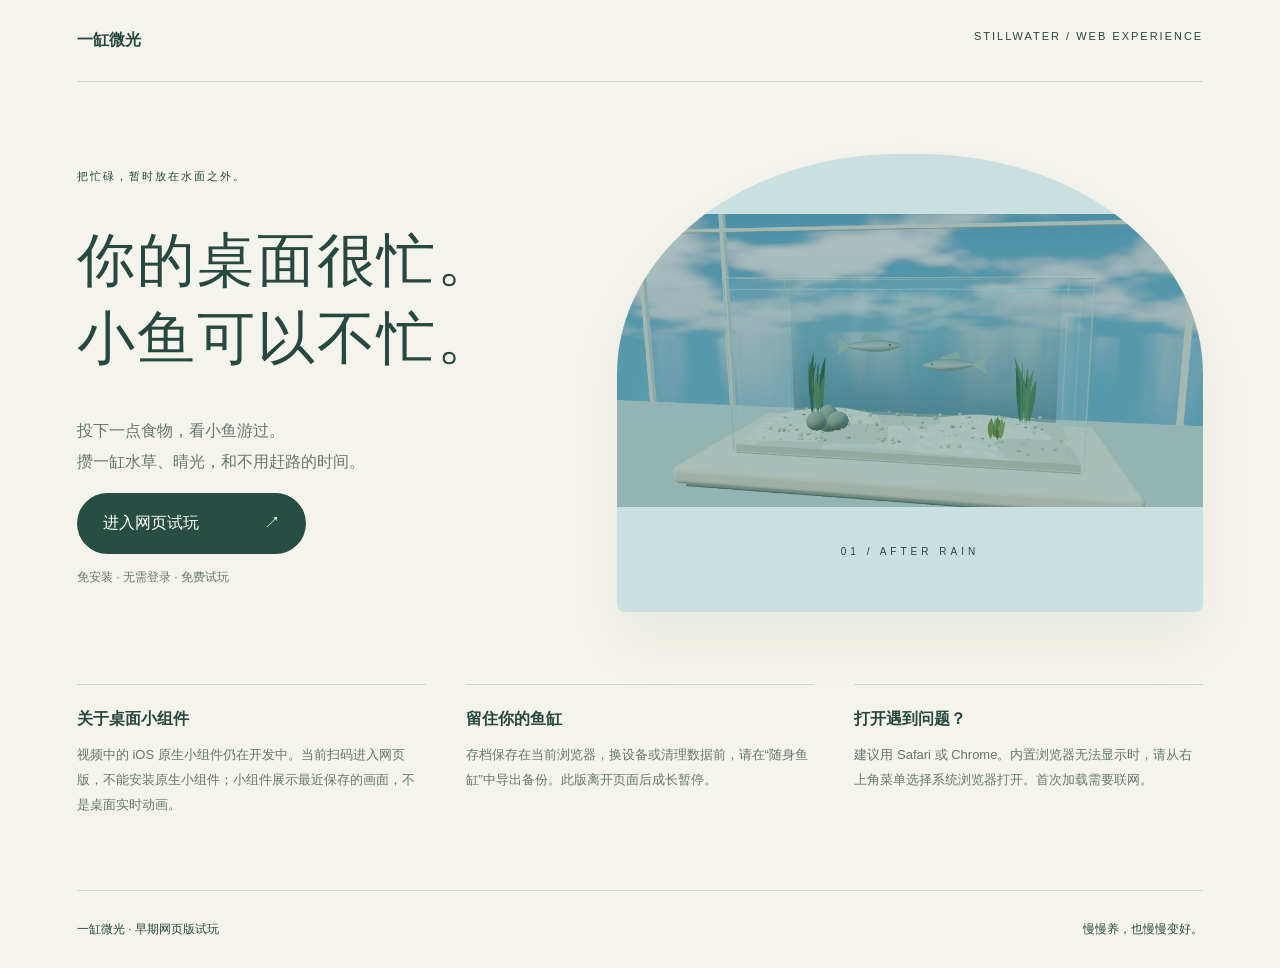
==== index.html @ 8902a98c "Publish original-rule web trial and QR landing" ====
<!doctype html><html lang="zh-CN"><meta charset="utf-8"><meta name="viewport" content="width=device-width,initial-scale=1"><meta name="description" content="一缸微光：无需安装的网页养鱼试玩。原生 iOS 小组件仍在开发中。"><title>一缸微光 · 留一点时间给小鱼</title><link rel="stylesheet" href="landing.css"><body><nav><b>一缸微光</b><span>STILLWATER / WEB EXPERIENCE</span></nav><main><div class="copy"><small>把忙碌，暂时放在水面之外。</small><h1>你的桌面很忙。<br>小鱼可以不忙。</h1><p>投下一点食物，看小鱼游过。<br>攒一缸水草、晴光，和不用赶路的时间。</p><a class="cta" href="play/">进入网页试玩 <span>↗</span></a><p class="fine">免安装 · 无需登录 · 免费试玩</p></div><div class="water"><img src="assets/aquarium.jpg" alt="当前版本的玻璃鱼缸与水草"><span>01 / AFTER RAIN</span></div></main><section><article><b>关于桌面小组件</b><p>视频中的 iOS 原生小组件仍在开发中。当前扫码进入网页版，不能安装原生小组件；小组件展示最近保存的画面，不是桌面实时动画。</p></article><article><b>留住你的鱼缸</b><p>存档保存在当前浏览器，换设备或清理数据前，请在“随身鱼缸”中导出备份。此版离开页面后成长暂停。</p></article><article><b>打开遇到问题？</b><p>建议用 Safari 或 Chrome。内置浏览器无法显示时，请从右上角菜单选择系统浏览器打开。首次加载需要联网。</p></article></section><footer>一缸微光 · 早期网页版试玩 <span>慢慢养，也慢慢变好。</span></footer></body></html>
---- landing.css ----
*{box-sizing:border-box}body{margin:0;background:#f5f4ec;color:#27483f;font-family:-apple-system,BlinkMacSystemFont,"PingFang SC",sans-serif}nav,footer{margin:0 6vw;padding:30px 0;display:flex;justify-content:space-between;border-bottom:1px solid #ccd7ce}nav span,small{font-size:11px;letter-spacing:2px}main{padding:8vh 6vw;display:grid;grid-template-columns:1fr 1.2fr;gap:4vw;align-items:center}h1{font-family:serif;font-size:clamp(36px,4.5vw,68px);line-height:1.35;font-weight:500;letter-spacing:2px}p{line-height:1.9;color:#64776e}.cta{display:inline-flex;justify-content:space-between;gap:65px;padding:20px 26px;border-radius:40px;background:#284e43;color:white;text-decoration:none}.fine{font-size:12px}.water{background:#cadfe0;border-radius:48% 48% 8px 8px;overflow:hidden;padding:60px 0 20px;box-shadow:0 30px 60px #284e4310}.water img{width:100%;mix-blend-mode:multiply}.water span{display:block;text-align:center;letter-spacing:4px;font-size:10px;padding:35px}section{padding:0 6vw 60px;display:grid;grid-template-columns:repeat(3,1fr);gap:40px}article{border-top:1px solid #ccd7ce;padding-top:24px}article p{font-size:13px}footer{font-size:12px;border-top:1px solid #ccd7ce;border-bottom:0}@media(max-width:700px){nav span{display:none}main{grid-template-columns:1fr;padding-top:40px}.water{grid-row:2;padding-top:25px}section{grid-template-columns:1fr;gap:10px}h1{font-size:40px}footer span{display:none}}
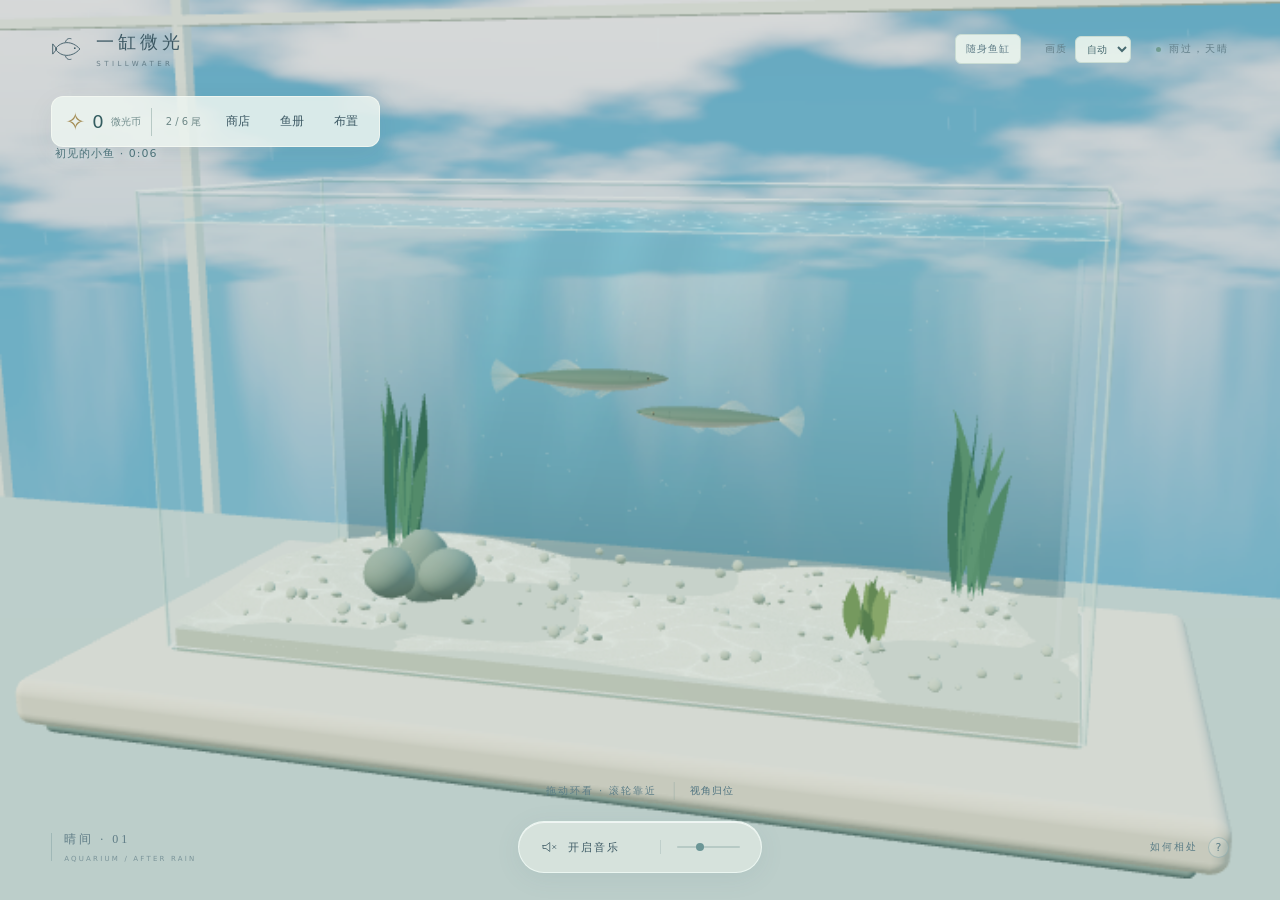
==== commit 5a116224: "Open QR trial directly with one-response first-frame startup" ====
--- a/index.html
+++ b/index.html
@@ -1 +1,4744 @@
-<!doctype html><html lang="zh-CN"><meta charset="utf-8"><meta name="viewport" content="width=device-width,initial-scale=1"><meta name="description" content="一缸微光：无需安装的网页养鱼试玩。原生 iOS 小组件仍在开发中。"><title>一缸微光 · 留一点时间给小鱼</title><link rel="stylesheet" href="landing.css"><body><nav><b>一缸微光</b><span>STILLWATER / WEB EXPERIENCE</span></nav><main><div class="copy"><small>把忙碌，暂时放在水面之外。</small><h1>你的桌面很忙。<br>小鱼可以不忙。</h1><p>投下一点食物，看小鱼游过。<br>攒一缸水草、晴光，和不用赶路的时间。</p><a class="cta" href="play/">进入网页试玩 <span>↗</span></a><p class="fine">免安装 · 无需登录 · 免费试玩</p></div><div class="water"><img src="assets/aquarium.jpg" alt="当前版本的玻璃鱼缸与水草"><span>01 / AFTER RAIN</span></div></main><section><article><b>关于桌面小组件</b><p>视频中的 iOS 原生小组件仍在开发中。当前扫码进入网页版，不能安装原生小组件；小组件展示最近保存的画面，不是桌面实时动画。</p></article><article><b>留住你的鱼缸</b><p>存档保存在当前浏览器，换设备或清理数据前，请在“随身鱼缸”中导出备份。此版离开页面后成长暂停。</p></article><article><b>打开遇到问题？</b><p>建议用 Safari 或 Chrome。内置浏览器无法显示时，请从右上角菜单选择系统浏览器打开。首次加载需要联网。</p></article></section><footer>一缸微光 · 早期网页版试玩 <span>慢慢养，也慢慢变好。</span></footer></body></html>
+<!doctype html>
+<html lang="zh-CN">
+<head><base href="./play/">
+  <meta charset="utf-8">
+  <meta name="viewport" content="width=device-width,initial-scale=1">
+  <link rel="apple-touch-icon" href="./assets/apple-touch-icon.png">
+  <meta name="apple-mobile-web-app-capable" content="yes">
+  <meta name="apple-mobile-web-app-title" content="一缸微光">
+  <meta name="theme-color" content="#c3dce2">
+  <meta name="description" content="一缸微光。看小鱼游过，让时间慢一点。一个安静的水族箱。">
+  <title>一缸微光 · Stillwater</title>
+  <link rel="icon" href="data:image/svg+xml,%3Csvg xmlns='http://www.w3.org/2000/svg' viewBox='0 0 32 32'%3E%3Crect width='32' height='32' rx='10' fill='%231c4745'/%3E%3Cpath d='M7 16C13 6 23 12 25 16C21 23 13 24 7 16M7 16L3 11V21Z' fill='%23e6c698'/%3E%3C/svg%3E">
+  <style>@charset "UTF-8";
+
+:root{color-scheme:light;--ink:#3d5964;--muted:#738b93;--cream:#3d5964}
+*{box-sizing:border-box}
+html,body{margin:0;width:100%;height:100%;overflow:hidden;background:#c5dde2}
+body{font-family:"PingFang SC","Microsoft YaHei","Stillwater Serif",system-ui,sans-serif;color:var(--ink);font-weight:400}
+button,a,input{-webkit-tap-highlight-color:transparent}
+button{font:inherit;color:inherit;cursor:pointer}
+button:focus-visible,a:focus-visible,input:focus-visible{outline:2px solid #487b8c;outline-offset:6px}
+.aquarium{position:relative;isolation:isolate;width:100%;height:100%;min-height:380px;overflow:hidden;background:radial-gradient(ellipse at 50% 80%,#e8ece0,transparent 75%),linear-gradient(135deg,#c7dfe4,#b6d5df 50%,#d5e3dd)}
+#water{display:block;width:100%;height:100%;outline:none;touch-action:manipulation}
+#water:focus-visible{outline:1px solid #487b8c;outline-offset:-8px}
+.grain{position:absolute;inset:0;pointer-events:none;opacity:.025;background-image:url("data:image/svg+xml,%3Csvg viewBox='0 0 180 180' xmlns='http://www.w3.org/2000/svg'%3E%3Cfilter id='n'%3E%3CfeTurbulence type='fractalNoise' baseFrequency='.82' numOctaves='3' stitchTiles='stitch'/%3E%3C/filter%3E%3Cpath fill='%23fff' filter='url(%23n)' opacity='.55' d='M0 0h180v180H0z'/%3E%3C/svg%3E")}
+.masthead{position:absolute;top:30px;left:4%;right:4%;display:flex;align-items:center;justify-content:space-between;pointer-events:none}
+.wordmark{color:var(--ink);text-decoration:none;display:flex;gap:11px;align-items:center;pointer-events:auto}
+.wordmark svg{width:34px;height:34px;stroke:currentColor;stroke-width:1.05}
+.wordmark span{font-family:"Stillwater Serif",serif;font-size:18px;letter-spacing:4px}
+.wordmark small{display:block;font-family:system-ui,sans-serif;font-size:7px;letter-spacing:3.5px;margin-top:6px;opacity:.65}
+.header-note{display:flex;align-items:center;gap:10px;color:#627f89;font-size:10px;letter-spacing:2px}
+.live-dot{width:5px;height:5px;border-radius:50%;background:#719c92;box-shadow:0 0 10px #f0fff4}
+.intro{position:absolute;left:50%;top:10%;transform:translateX(-50%);width:max-content;max-width:95%;text-align:center;pointer-events:none;animation:intro 20s both}
+.eyebrow{font-family:system-ui,sans-serif;font-size:8px;letter-spacing:3.4px;color:#718f99;margin:0 0 10px}
+h1{font-family:"Stillwater Serif",serif;font-size:clamp(24px,2.1vw,34px);font-weight:400;letter-spacing:6px;line-height:1.45;margin:0;color:#3e606e;text-shadow:0 2px 20px #f8ffff75}
+.intro-copy{font-size:10px;letter-spacing:2px;color:#698792;margin:12px 0 0}
+.waterline-label{position:absolute;top:29%;left:50%;transform:translateX(-50%);display:flex;gap:12px;align-items:center;pointer-events:none;white-space:nowrap;letter-spacing:2px;font-size:10px;color:#f0faf8;text-shadow:0 1px 8px #47727f;animation:instruction 14s both}
+.waterline-label span{width:24px;height:1px;background:#f0faf880}
+.bottom-bar{position:absolute;bottom:27px;left:4%;right:4%;display:flex;align-items:center;justify-content:space-between;gap:20px}
+.scene-caption{display:flex;align-items:center;gap:12px;font-family:"Stillwater Serif",serif;font-size:12px;letter-spacing:3px;color:#5f7c86;flex:1;pointer-events:none}
+.caption-line{height:28px;width:1px;background:#76999c66}
+.scene-caption small{display:block;font-family:system-ui,sans-serif;font-size:7px;letter-spacing:2.2px;margin-top:7px;opacity:.7}
+.sound-panel{display:flex;align-items:center;gap:16px;padding:12px 21px;background:#f4faf175;border:1px solid #f6fffbac;border-radius:40px;backdrop-filter:blur(18px);box-shadow:0 5px 25px #557b881a,inset 0 1px 0 #ffffffaa}
+#sound-toggle{background:none;border:0;padding:4px 0;display:flex;gap:10px;align-items:center;font-size:11px;letter-spacing:2px;min-width:104px}
+.sound-icon{width:18px;height:18px;stroke:currentColor;stroke-width:1.2;stroke-linecap:round;stroke-linejoin:round;opacity:.85}
+.waves{display:none}
+[aria-pressed=true] .waves{display:block}
+[aria-pressed=true] .mute-stroke{display:none}
+.control-divider{height:14px;width:1px;background:#77959940}
+.volume-label{position:absolute;width:1px;height:1px;overflow:hidden;clip-path:inset(50%)}
+input[type=range]{width:63px;height:16px;accent-color:#6b9696;cursor:pointer;appearance:none;background:transparent;margin:0}
+input[type=range]::-webkit-slider-runnable-track{height:2px;background:#72949450;border-radius:2px}
+input[type=range]::-webkit-slider-thumb{appearance:none;width:8px;height:8px;border-radius:50%;background:#6b9696;margin-top:-3px}
+input[type=range]::-moz-range-track{height:2px;background:#72949450}
+input[type=range]::-moz-range-thumb{width:8px;height:8px;border:0;background:#6b9696}
+.help-toggle{flex:1;display:flex;justify-content:flex-end;align-items:center;gap:10px;border:0;background:none;font-size:10px;letter-spacing:2px;color:#5c7e87;padding:10px 0}
+.help-toggle span{display:grid;place-items:center;border:1px solid #81a3a880;border-radius:50%;width:21px;height:21px;font-size:11px;letter-spacing:0;background:#f4fff730}
+.help{position:absolute;right:4%;bottom:95px;background:#eff6f4f0;border:1px solid #ffffffc0;border-radius:18px;padding:20px 24px;box-shadow:0 8px 50px #456c7b22;max-width:90vw;line-height:1.8;backdrop-filter:blur(20px)}
+.help p{font-size:12px;letter-spacing:1px;color:#436874;margin:7px 0}
+.help small{display:block;color:#6d8c93;font-size:10px;margin-top:20px}
+.sr-only{position:absolute;width:1px;height:1px;padding:0;overflow:hidden;clip:rect(0,0,0,0);white-space:nowrap;border:0}
+.no-script{position:absolute;top:50%;left:50%;transform:translate(-50%,-50%)}
+@keyframes appear{from{opacity:0}to{opacity:1}}
+@keyframes instruction{0%,15%{opacity:0}30%,70%{opacity:1}100%{opacity:0}}
+@media(min-aspect-ratio:19/10){.intro{top:5%}.intro-copy{display:none}.masthead{top:22px}}
+@media(max-width:700px){.masthead{top:25px;left:6%;right:6%}.header-note{font-size:9px;letter-spacing:1px}.wordmark span{font-size:16px;letter-spacing:3px}.wordmark svg{width:29px}.intro{top:18%}h1{font-size:27px;letter-spacing:3px}.intro-copy{font-size:9px;letter-spacing:1px}.eyebrow{font-size:7px}.bottom-bar{bottom:30px;left:6%;right:6%;gap:12px}.scene-caption{display:none}.sound-panel{padding:11px 17px;gap:12px}.help-toggle{font-size:0;flex:0}.help-toggle span{font-size:11px}.waterline-label{font-size:8px;letter-spacing:1px}.help{right:6%;bottom:95px}}
+@media(prefers-reduced-motion:reduce){.intro{animation:none}.waterline-label{animation:none;opacity:.8}}
+
+.view-controls{position:absolute;bottom:100px;left:50%;transform:translateX(-50%);display:flex;gap:16px;align-items:center;color:#5c7e87;font-size:10px;letter-spacing:2px;white-space:nowrap}
+.view-controls button{background:transparent;border:0;border-left:1px solid #829e9c55;padding:2px 0 2px 16px;color:#4f7480;font-size:10px;letter-spacing:1px}
+.render-error{position:absolute;left:50%;top:48%;transform:translate(-50%,-50%);background:#edf5f2f2;border:1px solid #fff;padding:24px;border-radius:12px;max-width:90%;color:#355563;font-size:14px;line-height:1.8}
+@keyframes intro{0%{opacity:0}12%,55%{opacity:1}100%{opacity:0}}
+@media(max-width:700px){.view-controls{bottom:105px;gap:10px;font-size:9px}.intro{top:16%}h1{font-size:23px}}
+/* The shop stays quiet at the edge of the aquarium. */
+[hidden]{display:none!important}
+.garden-bar{position:absolute;top:96px;left:4%;display:flex;align-items:center;gap:8px;padding:8px 10px;border:1px solid #f5faf3b3;border-radius:12px;background:#edf5f0d9;backdrop-filter:blur(20px);box-shadow:0 8px 28px #284e6010;font-size:12px}
+.wallet{display:flex;gap:7px;align-items:center;padding:0 10px 0 3px;border-right:1px solid #b7c9c5}
+.wallet strong{font:500 18px system-ui;font-variant-numeric:tabular-nums;color:#345d60}
+.wallet>span:last-child{font-size:10px;color:#728d8d}
+.coin-symbol{font-size:24px;color:#a38b52}.capacity{padding:0 6px;color:#6e8887;font-size:10px;white-space:nowrap}
+.garden-bar button{border:0;background:transparent;padding:8px 11px;border-radius:7px;font-size:12px}
+.garden-bar button:hover{background:#dce9e1}
+.nursery-note{position:absolute;top:146px;left:calc(4% + 4px);font-size:11px;letter-spacing:1px;color:#4c7279;margin:0;text-shadow:0 1px 10px #e9f8ff}
+.garden-panel{position:absolute;right:24px;top:88px;bottom:92px;width:390px;display:flex;flex-direction:column;padding:23px;border:1px solid #f5faf3e6;border-radius:18px;background:#edf3ecf2;box-shadow:0 18px 70px #264d5f25;backdrop-filter:blur(28px);z-index:10}
+.panel-heading{display:flex;justify-content:space-between;gap:10px;align-items:center}
+.panel-heading .eyebrow{font-size:7px;letter-spacing:2px;opacity:.7}
+.panel-heading h2{font-family:'Stillwater Serif',serif;font-weight:400;font-size:23px;letter-spacing:3px;margin:8px 0 0;color:#3f6263}
+#panel-close{align-self:flex-start;border:1px solid #b8cbc080;background:transparent;width:30px;height:30px;border-radius:50%;font-size:20px}
+.panel-copy{font-size:11px;line-height:1.9;color:#71867f;margin:15px 0}
+.shop-tabs{display:flex;gap:4px;border-bottom:1px solid #becfc28c;margin-bottom:13px;padding-bottom:10px}
+.shop-tabs button{flex:1;border:0;background:transparent;padding:9px;border-radius:7px;font-size:12px;color:#799087}
+.shop-tabs [aria-pressed=true]{background:#d7e4d9;color:#315c52}
+.panel-content{overflow-y:auto;overscroll-behavior:contain;flex:1;min-height:0;scrollbar-width:thin;scrollbar-color:#b4c7b8 transparent;padding:0 3px 10px 0}
+.item-card{display:grid;grid-template-columns:90px 1fr;gap:7px 13px;padding:17px 0;border-bottom:1px solid #c3d2c37a}
+.item-art{width:90px;height:66px;align-self:center;display:grid;place-items:center;border-radius:8px;background:linear-gradient(140deg,#d9e5dc90,#f5f7eb70)}
+.item-art svg{display:block;width:100%;height:100%}
+.item-description h3{font-size:14px;font-weight:500;letter-spacing:1px;margin:2px 0 7px;color:#3d625b}
+.item-description p{font-size:10px;line-height:1.7;color:#70877f;margin:0 0 4px}.item-description small{font-size:10px;line-height:1.7;color:#81928b;display:block}
+.item-actions{grid-column:2;display:flex;gap:6px;flex-wrap:wrap;margin-top:2px}
+.item-actions button,.section-note button{background:#dbe6d9;border:1px solid #c3d5c0;padding:7px 11px;border-radius:6px;color:#3d6557;font-size:11px}
+.item-actions button:hover:not(:disabled),.edit-bar button:hover:not(:disabled){background:#cadcc9}
+button:disabled{opacity:.43;cursor:default}
+.panel-footnote{font-size:9px;letter-spacing:1px;color:#88978b;text-align:center;margin:15px 0 0}
+.section-note{font-size:10px;line-height:1.8;color:#829184;margin:0 0 4px;display:flex;align-items:center;justify-content:space-between;gap:8px}
+.section-title{font-weight:400;font-size:12px;letter-spacing:2px;margin:20px 0 0;color:#6c8578}.section-title:first-child{margin-top:4px}.section-title span{font-size:10px;opacity:.6}.fish-number{font-size:10px;color:#91a398;letter-spacing:1px;margin-left:4px}.empty-note{font-size:11px;color:#91a08f;margin:20px 0}
+.garden-toast{position:absolute;left:50%;bottom:150px;transform:translateX(-50%);padding:12px 22px;margin:0;border-radius:9px;max-width:min(540px,90vw);width:max-content;background:#edf5eaf2;border:1px solid #fff9;color:#476d60;font-size:12px;line-height:1.7;box-shadow:0 8px 30px #355e5415;pointer-events:none;z-index:20}
+.edit-bar{position:absolute;left:50%;bottom:93px;transform:translateX(-50%);display:flex;align-items:center;gap:8px;padding:14px 17px;border-radius:12px;background:#edf5eaf5;box-shadow:0 10px 40px #355e5425;z-index:11;width:max-content;max-width:95vw;border:1px solid #fff9}
+.edit-bar strong{font-size:12px;font-weight:500;letter-spacing:1px}.edit-bar small{display:block;font-size:10px;margin-top:5px;color:#81917e}.edit-bar>div{margin-right:12px;min-width:190px}.edit-bar button{font-size:11px;border:1px solid #c6d6c2;background:#dfeadd;border-radius:6px;padding:9px 10px;white-space:nowrap}
+.save-warning{position:absolute;bottom:170px;left:4%;max-width:380px;background:#f7eddbed;color:#89613e;padding:12px 16px;border-radius:8px;font-size:11px;line-height:1.8;z-index:25}
+@media(max-width:900px){.intro{top:21%}.garden-panel{right:16px;width:360px}.garden-bar{top:86px}.nursery-note{top:139px}.edit-bar{flex-wrap:wrap;justify-content:center}.edit-bar>div{width:100%;text-align:center;margin:0 0 4px}}
+@media(max-width:600px){.garden-bar{left:5%;right:5%;top:86px;gap:2px;justify-content:space-between;padding:7px}.wallet{gap:5px;padding-right:7px}.wallet>span:last-child{display:none}.wallet strong{font-size:17px}.garden-bar button{font-size:11px;padding:8px}.capacity{font-size:9px;padding:0 3px}.nursery-note{left:6%;top:139px;font-size:10px}.garden-panel{left:4%;right:4%;top:156px;bottom:90px;width:auto;padding:18px}.panel-heading h2{font-size:21px}.panel-copy{margin:10px 0}.intro{top:23%}.garden-toast{bottom:205px;font-size:11px}.edit-bar{bottom:90px;width:94%;padding:11px 10px;gap:6px}.edit-bar button{padding:8px}.edit-bar small{font-size:9px}.save-warning{bottom:200px;max-width:90%}}
+.quality-control{display:flex;align-items:center;gap:8px;pointer-events:auto;letter-spacing:1px}
+.quality-control select{font:inherit;color:#476a70;background:#edf5eee6;border:1px solid #c9dcd3;border-radius:6px;padding:6px 7px;cursor:pointer}
+.weather-note{display:flex;gap:8px;align-items:center;margin-left:15px}
+html[data-quality=low] .grain{display:none}
+html[data-quality=low] .sound-panel,html[data-quality=low] .garden-bar,html[data-quality=low] .garden-panel,html[data-quality=low] .help{backdrop-filter:none}
+html[data-quality=low] .garden-panel{background:#edf3ecfa}
+#water{touch-action:none}
+@media(max-width:700px){.weather-note{display:none}.quality-control{font-size:10px}.quality-control select{padding:6px}.masthead{top:23px}}
+.aquarium{height:100dvh;min-height:320px}
+@media(pointer:coarse){.bottom-bar{bottom:calc(18px + env(safe-area-inset-bottom,0px))}.quality-control select{min-height:32px}}
+@media(max-height:450px){.intro{display:none}.masthead{top:12px}.garden-bar{top:65px}.nursery-note{top:116px}.bottom-bar{bottom:12px}.view-controls{bottom:75px}.garden-panel{top:60px;bottom:70px}.panel-copy,.panel-footnote{display:none}.panel-heading h2{font-size:18px}.shop-tabs{margin-top:8px;padding-bottom:4px}.edit-bar{bottom:68px}}
+/* A quiet, optional home for installation and local backups. */
+#portable-toggle{pointer-events:auto;white-space:nowrap;border:1px solid #c9dcd3;border-radius:6px;background:#edf5eee6;padding:7px 10px;font:inherit;letter-spacing:1px;margin-right:14px}
+#portable-panel{color:#42636a;background:#edf3ec;border:1px solid #fff;border-radius:18px;padding:26px;width:min(440px,90vw);max-height:85dvh;overflow:auto;box-shadow:0 20px 80px #24444a33}
+#portable-panel::backdrop{background:#17383f55}
+#portable-panel h2{font-size:21px;letter-spacing:2px;font-weight:400;margin:0}
+#portable-panel h3{font-size:14px;font-weight:500;margin:22px 0 6px}
+#portable-panel p{font-size:12px;line-height:1.9;letter-spacing:.3px;margin:15px 0}
+#offline-status{color:#36705c}
+#portable-panel hr{border:0;border-top:1px solid #c8d8ce;margin:24px 0 0}
+#portable-close{border:1px solid #c9dcd3;background:transparent;border-radius:50%;width:32px;height:32px;font-size:22px;flex-shrink:0}
+.portable-actions{display:flex;gap:8px;flex-wrap:wrap}
+.portable-actions button{border:1px solid #c0d1c5;border-radius:7px;padding:10px 13px;background:#dce8dd;color:#3b6256;font-size:12px;min-height:40px}
+#portable-note{color:#607d72;min-height:1em}
+@media(max-width:600px){#portable-toggle{margin-right:8px;padding:7px;font-size:10px;letter-spacing:0}#portable-panel{padding:20px}.header-note{gap:0}}
+/* Shop/album art comes from the approved 3D models, not generic fish symbols. */
+.item-art.fish img{display:block;width:100%;height:100%;object-fit:contain;mix-blend-mode:multiply}
+</style>
+</head>
+<body>
+  <main class="aquarium" aria-label="一缸微光，安静的互动水族箱">
+    <canvas id="water" tabindex="0" aria-label="水族箱：在上方水面点击投食，或停留片刻等小鱼靠近。拖动旋转视角，滚轮缩放。键盘按 F 在中央投食。"></canvas>
+    <div class="grain" aria-hidden="true"></div>
+    <header class="masthead">
+      <a class="wordmark" href="./" aria-label="一缸微光首页">
+        <svg viewBox="0 0 40 40" fill="none" aria-hidden="true"><path d="M5 20c7-10 20-10 29 0-9 10-22 10-29 0Z"/><path d="m7 20-5-6v12l5-6ZM17 12c1-4 4-5 7-4M17 28c1 4 4 5 7 4"/><circle cx="28" cy="19" r="1" fill="currentColor" stroke="none"/></svg>
+        <span>一缸微光<small>STILLWATER</small></span>
+      </a>
+      <div class="header-note"><button id="portable-toggle" type="button">随身鱼缸</button><label class="quality-control">画质 <select id="quality-select" aria-label="画质选择"><option value="auto">自动</option><option value="low">轻省</option><option value="medium">均衡</option><option value="high">细腻</option></select></label><span class="weather-note"><span class="live-dot"></span>雨过，天晴</span></div>
+    </header>
+    <nav class="garden-bar" aria-label="水族箱管理">
+      <div class="wallet"><span class="coin-symbol" aria-hidden="true">✧</span><strong id="coins">0</strong><span>微光币</span></div>
+      <span id="capacity" class="capacity">2 / 6 尾</span>
+      <button type="button" data-panel="shop">商店</button>
+      <button type="button" data-panel="fish">鱼册</button>
+      <button type="button" data-panel="decor">布置</button>
+    </nav>
+    <p id="nursery-note" class="nursery-note"></p>
+    <p id="save-warning" class="save-warning" role="alert" hidden></p>
+    <aside id="garden-panel" class="garden-panel" role="dialog" aria-labelledby="panel-title" hidden>
+      <div class="panel-heading"><div><span class="eyebrow">A LITTLE WORLD TO KEEP</span><h2 id="panel-title">水边商店</h2></div><button type="button" id="panel-close" aria-label="关闭面板">×</button></div>
+      <p id="panel-copy" class="panel-copy"></p>
+      <nav id="shop-tabs" class="shop-tabs" aria-label="商品类别"></nav>
+      <div id="panel-content" class="panel-content"></div>
+      <p class="panel-footnote">只在相伴时生长 · 进度自动保存在当前浏览器</p>
+    </aside>
+    <div id="edit-bar" class="edit-bar" hidden>
+      <div><strong id="edit-title">布置鱼缸</strong><small id="edit-hint">选择物品，放在底砂上</small></div>
+      <button type="button" id="rotate-decor" title="R 旋转">旋转 ↻</button>
+      <button type="button" id="place-decor">放下</button>
+      <button type="button" id="retrieve-decor">收回</button>
+      <button type="button" id="cancel-decor">取消</button>
+      <button type="button" id="finish-decor">完成</button>
+    </div>
+    <p id="garden-toast" class="garden-toast" role="status" aria-live="polite" hidden></p>
+    <div class="waterline-label" aria-hidden="true"><span></span>轻点缸内水面 · 喂一小口<span></span></div>
+    <section class="intro" aria-label="欢迎">
+      <p class="eyebrow">AFTER THE RAIN, A LITTLE LIGHT.</p>
+      <h1>雨停了，光落进水里。</h1>
+      <p class="intro-copy">看一会儿鱼，让时间慢下来。</p>
+    </section>
+    <div class="view-controls"><span>拖动环看 · 滚轮靠近</span><button id="view-reset" type="button">视角归位</button></div>
+    <p id="render-error" class="render-error" role="alert" hidden></p>
+    <footer class="bottom-bar">
+      <div class="scene-caption"><span class="caption-line"></span><div>晴间 · 01<small>AQUARIUM / AFTER RAIN</small></div></div>
+      <div class="sound-panel">
+        <button id="sound-toggle" type="button" aria-pressed="false" aria-label="开启音乐">
+          <svg class="sound-icon" viewBox="0 0 24 24" fill="none" aria-hidden="true"><path d="M4 10v4h4l5 4V6l-5 4H4Z"/><path class="waves" d="M16 9a5 5 0 0 1 0 6m3-9a9 9 0 0 1 0 12"/><path class="mute-stroke" d="m17 10 4 4m0-4-4 4"/></svg>
+          <span id="sound-label">开启音乐</span>
+        </button>
+        <span class="control-divider"></span>
+        <label class="volume-label" for="volume">音量</label>
+        <input id="volume" type="range" min="0" max="100" value="35" aria-label="音乐音量">
+      </div>
+      <button class="help-toggle" id="help-toggle" type="button" aria-expanded="false" aria-controls="help">如何相处 <span>?</span></button>
+    </footer>
+    <div id="help" class="help" hidden>
+      <p>轻点鱼缸内的水面，留下一小撮食物。</p>
+      <p>把指针停在水里，也许会有小鱼来看看。</p>
+      <p>拖动可以看看侧面，滚轮可以靠近一点。</p>
+      <p>同种成鱼两条会自动繁殖；首窝只需相伴 30 秒。</p>
+      <p>在鱼册出售幼鱼，用微光币买鱼、换缸和布置。</p>
+      <p>幼鱼 10 分钟长大；离开页面时成长暂停。</p>
+      <p>布置时左键摆放，右键环看；R 旋转，方向键微调。</p>
+      <small>键盘：聚焦水景后按 F 投食 · Esc 收起说明</small>
+    </div>
+    <dialog id="portable-panel" aria-labelledby="portable-title">
+      <div class="panel-heading"><h2 id="portable-title">把这一缸光带走</h2><button id="portable-close" type="button" aria-label="关闭随身鱼缸">×</button></div>
+      <p id="offline-status" role="status">正在准备离线内容…</p>
+      <p>养鱼、画面和音乐都在你的设备上运行。离线准备完成后，不联网也能玩。</p>
+      <p id="install-help"></p>
+      <div class="portable-actions"><button id="install-app" type="button">添加到桌面</button><button id="check-offline" type="button">检查离线与更新</button><button id="update-app" type="button" hidden>保存并更新</button></div>
+      <hr>
+      <h3>留住你的鱼缸</h3>
+      <p>进度只保存在当前浏览器。换网址、换设备或清理浏览器前，请导出存档备份。浏览器也可能因空间不足清理离线内容。</p>
+      <div class="portable-actions"><button id="export-save" type="button">导出存档</button><button id="import-save" type="button">导入存档</button><input id="save-file" type="file" accept=".json,application/json" hidden></div>
+      <p id="portable-note" role="status" aria-live="polite"></p>
+    </dialog>
+    <p id="status" class="sr-only" role="status" aria-live="polite"></p>
+    <noscript><p class="no-script">请开启 JavaScript，让这缸小鱼游起来。</p></noscript>
+  </main>
+<script>// The modern-browser first frame has no dependency on additional network requests.
+(() => {
+  const start=performance.now();
+  window.stillwaterStartup={version:'single-page-03',start};
+  let box;
+  function failure(error){
+    clearTimeout(slow);
+    box?.remove();box=document.createElement('div');box.id='web-loading';box.setAttribute('role','alert');
+    box.style.cssText='position:fixed;z-index:9999;left:5%;right:5%;top:42%;padding:24px;border-radius:18px;background:#eef6f3;color:#294d40;text-align:center;font:16px/1.8 -apple-system,sans-serif';
+    const text=document.createElement('p');text.textContent='鱼缸暂时未能打开：'+String(error?.message||error);box.append(text);
+    const retry=document.createElement('button');retry.textContent='重新打开';retry.onclick=()=>location.reload();box.append(retry);document.body.append(box);
+  }
+  const slow=setTimeout(()=>{
+    if(window.stillwaterDidRender)return;
+    box=document.createElement('p');box.id='web-loading';box.setAttribute('role','status');box.textContent='正在打开鱼缸…';
+    box.style.cssText='position:fixed;z-index:9999;bottom:20%;width:100%;text-align:center;color:#294d40';document.body.append(box);
+  },2000);
+  window.stillwaterBootFailure=failure;
+  window.addEventListener('stillwater-ready',()=>{
+    window.stillwaterStartup.firstFrame=performance.now();
+    clearTimeout(slow);box?.remove();
+    // Typography is decoration, not a prerequisite for playing.
+    setTimeout(()=>{
+      if(navigator.connection?.saveData || !('FontFace' in window))return;
+      const font=new FontFace('Stillwater Serif','url("./assets/stillwater-serif.ttf")');
+      font.load().then(f=>document.fonts.add(f)).catch(()=>{});
+    },8000);
+  },{once:true});
+  window.addEventListener('error',event=>{
+    if(!window.stillwaterDidRender && event.error)failure(event.error);
+  });
+})();
+</script><script>(()=>{var Pi={LEFT:0,MIDDLE:1,RIGHT:2,ROTATE:0,DOLLY:1,PAN:2},Ri={ROTATE:0,PAN:1,DOLLY_PAN:2,DOLLY_ROTATE:3},fu=0,ml=1,mu=2,Ir=1,gu=2,ia=3,rr=0,At=1,pt=2,vi=0,sa=1,ua=2,gl=3,vl=4,vu=5,Rr=100,_u=101,xu=102,Su=103,yu=104,Mu=200,bu=201,Tu=202,Eu=203,Bh=204,zh=205,wu=206,Au=207,Ru=208,Cu=209,Pu=210,Lu=211,Du=212,Iu=213,Nu=214,Tn=0,En=1,wn=2,da=3,An=4,Rn=5,Cn=6,Pn=7,xo=0,Uu=1,Ou=2,Xt=0,So=1,yo=2,Mo=3,Ma=4,bo=5,To=6,Eo=7,Hh=300,ar=301,Or=302,na=303,Bs=304,Cs=306,Ln=1e3,Ci=1001,Dn=1002,Ct=1003,Fu=1004,Na=1005,Nt=1006,zs=1007,tr=1008,Qt=1009,Vh=1010,kh=1011,pa=1012,wo=1013,_i=1014,li=1015,jt=1016,Ao=1017,Ro=1018,fa=1020,Gh=35902,Wh=35899,Xh=1021,jh=1022,hi=1023,Di=1026,ir=1027,Co=1028,Po=1029,sr=1030,Lo=1031,Do=1033,us=33776,ds=33777,ps=33778,fs=33779,In=35840,Nn=35841,Un=35842,On=35843,Fn=36196,Bn=37492,zn=37496,Hn=37488,Vn=37489,xs=37490,kn=37491,Gn=37808,Wn=37809,Xn=37810,jn=37811,qn=37812,Yn=37813,Kn=37814,Jn=37815,Zn=37816,Qn=37817,$n=37818,eo=37819,to=37820,io=37821,ro=36492,ao=36494,so=36495,no=36283,oo=36284,Ss=36285,lo=36286,ys=2300,ho=2301,Hs=2302,_l=2303,xl=2400,Sl=2401,yl=2402,Bu=3200,Ms=0,zu=1,Vi="",Gt="srgb",bs="srgb-linear",Ts="linear",qe="srgb",Vs=7680,Hu=519,Vu=512,ku=513,Gu=514,Io=515,Wu=516,Xu=517,No=518,ju=519,qu=35044,Ml="300 es",gi=2e3,ma=2001;function Yu(e){for(let t=e.length-1;t>=0;--t)if(e[t]>=65535)return!0;return!1}function Ku(e){return ArrayBuffer.isView(e)&&!(e instanceof DataView)}function Es(e){return document.createElementNS("http://www.w3.org/1999/xhtml",e)}function Ju(){let e=Es("canvas");return e.style.display="block",e}var bl={},Fr=null;function Tl(...e){let t="THREE."+e.shift();Fr?Fr("log",t,...e):console.log(t,...e)}function qh(e){let t=e[0];if(typeof t=="string"&&t.startsWith("TSL:")){let i=e[1];i&&i.isStackTrace?e[0]+=" "+i.getLocation():e[1]='Stack trace not available. Enable "THREE.Node.captureStackTrace" to capture stack traces.'}return e}function Ae(...e){e=qh(e);let t="THREE."+e.shift();if(Fr)Fr("warn",t,...e);else{let i=e[0];i&&i.isStackTrace?console.warn(i.getError(t)):console.warn(t,...e)}}function Le(...e){e=qh(e);let t="THREE."+e.shift();if(Fr)Fr("error",t,...e);else{let i=e[0];i&&i.isStackTrace?console.error(i.getError(t)):console.error(t,...e)}}function Nr(...e){let t=e.join(" ");t in bl||(bl[t]=!0,Ae(...e))}function Zu(e,t,i){return new Promise(function(r,a){function s(){switch(e.clientWaitSync(t,e.SYNC_FLUSH_COMMANDS_BIT,0)){case e.WAIT_FAILED:a();break;case e.TIMEOUT_EXPIRED:setTimeout(s,i);break;default:r()}}setTimeout(s,i)})}var Qu={[Tn]:En,[wn]:Cn,[An]:Pn,[da]:Rn,[En]:Tn,[Cn]:wn,[Pn]:An,[Rn]:da},ki=class{addEventListener(e,t){this._listeners===void 0&&(this._listeners={});let i=this._listeners;i[e]===void 0&&(i[e]=[]),i[e].indexOf(t)===-1&&i[e].push(t)}hasEventListener(e,t){let i=this._listeners;return i===void 0?!1:i[e]!==void 0&&i[e].indexOf(t)!==-1}removeEventListener(e,t){let i=this._listeners;if(i===void 0)return;let r=i[e];if(r!==void 0){let a=r.indexOf(t);a!==-1&&r.splice(a,1)}}dispatchEvent(e){let t=this._listeners;if(t===void 0)return;let i=t[e.type];if(i!==void 0){e.target=this;let r=i.slice(0);for(let a=0,s=r.length;a<s;a++)r[a].call(this,e);e.target=null}}},Dt=["00","01","02","03","04","05","06","07","08","09","0a","0b","0c","0d","0e","0f","10","11","12","13","14","15","16","17","18","19","1a","1b","1c","1d","1e","1f","20","21","22","23","24","25","26","27","28","29","2a","2b","2c","2d","2e","2f","30","31","32","33","34","35","36","37","38","39","3a","3b","3c","3d","3e","3f","40","41","42","43","44","45","46","47","48","49","4a","4b","4c","4d","4e","4f","50","51","52","53","54","55","56","57","58","59","5a","5b","5c","5d","5e","5f","60","61","62","63","64","65","66","67","68","69","6a","6b","6c","6d","6e","6f","70","71","72","73","74","75","76","77","78","79","7a","7b","7c","7d","7e","7f","80","81","82","83","84","85","86","87","88","89","8a","8b","8c","8d","8e","8f","90","91","92","93","94","95","96","97","98","99","9a","9b","9c","9d","9e","9f","a0","a1","a2","a3","a4","a5","a6","a7","a8","a9","aa","ab","ac","ad","ae","af","b0","b1","b2","b3","b4","b5","b6","b7","b8","b9","ba","bb","bc","bd","be","bf","c0","c1","c2","c3","c4","c5","c6","c7","c8","c9","ca","cb","cc","cd","ce","cf","d0","d1","d2","d3","d4","d5","d6","d7","d8","d9","da","db","dc","dd","de","df","e0","e1","e2","e3","e4","e5","e6","e7","e8","e9","ea","eb","ec","ed","ee","ef","f0","f1","f2","f3","f4","f5","f6","f7","f8","f9","fa","fb","fc","fd","fe","ff"],El=1234567,oa=Math.PI/180,ga=180/Math.PI;function lr(){let e=Math.random()*4294967295|0,t=Math.random()*4294967295|0,i=Math.random()*4294967295|0,r=Math.random()*4294967295|0;return(Dt[e&255]+Dt[e>>8&255]+Dt[e>>16&255]+Dt[e>>24&255]+"-"+Dt[t&255]+Dt[t>>8&255]+"-"+Dt[t>>16&15|64]+Dt[t>>24&255]+"-"+Dt[i&63|128]+Dt[i>>8&255]+"-"+Dt[i>>16&255]+Dt[i>>24&255]+Dt[r&255]+Dt[r>>8&255]+Dt[r>>16&255]+Dt[r>>24&255]).toLowerCase()}function Fe(e,t,i){return Math.max(t,Math.min(i,e))}function Uo(e,t){return(e%t+t)%t}function $u(e,t,i,r,a){return r+(e-t)*(a-r)/(i-t)}function ed(e,t,i){return e!==t?(i-e)/(t-e):0}function la(e,t,i){return(1-i)*e+i*t}function td(e,t,i,r){return la(e,t,1-Math.exp(-i*r))}function id(e,t=1){return t-Math.abs(Uo(e,t*2)-t)}function rd(e,t,i){return e<=t?0:e>=i?1:(e=(e-t)/(i-t),e*e*(3-2*e))}function ad(e,t,i){return e<=t?0:e>=i?1:(e=(e-t)/(i-t),e*e*e*(e*(e*6-15)+10))}function sd(e,t){return e+Math.floor(Math.random()*(t-e+1))}function nd(e,t){return e+Math.random()*(t-e)}function od(e){return e*(.5-Math.random())}function ld(e){e!==void 0&&(El=e);let t=El+=1831565813;return t=Math.imul(t^t>>>15,t|1),t^=t+Math.imul(t^t>>>7,t|61),((t^t>>>14)>>>0)/4294967296}function hd(e){return e*oa}function cd(e){return e*ga}function ud(e){return e>0&&Number.isInteger(e)&&2**Math.round(Math.log2(e))===e}function dd(e){return Math.pow(2,Math.ceil(Math.log(e)/Math.LN2))}function pd(e){return Math.pow(2,Math.floor(Math.log(e)/Math.LN2))}function fd(e,t,i,r,a){let s=Math.cos,n=Math.sin,o=s(i/2),l=n(i/2),h=s((t+r)/2),c=n((t+r)/2),d=s((t-r)/2),u=n((t-r)/2),p=s((r-t)/2),g=n((r-t)/2);switch(a){case"XYX":e.set(o*c,l*d,l*u,o*h);break;case"YZY":e.set(l*u,o*c,l*d,o*h);break;case"ZXZ":e.set(l*d,l*u,o*c,o*h);break;case"XZX":e.set(o*c,l*g,l*p,o*h);break;case"YXY":e.set(l*p,o*c,l*g,o*h);break;case"ZYZ":e.set(l*g,l*p,o*c,o*h);break;default:Ae("MathUtils: .setQuaternionFromProperEuler() encountered an unknown order: "+a)}}function Cr(e,t){switch(t.constructor){case Float32Array:return e;case Uint32Array:return e/4294967295;case Uint16Array:return e/65535;case Uint8Array:case Uint8ClampedArray:return e/255;case Int32Array:return Math.max(e/2147483647,-1);case Int16Array:return Math.max(e/32767,-1);case Int8Array:return Math.max(e/127,-1);default:throw new Error("THREE.MathUtils: Invalid component type.")}}function Ft(e,t){switch(t.constructor){case Float32Array:return e;case Uint32Array:return Math.round(e*4294967295);case Uint16Array:return Math.round(e*65535);case Uint8Array:case Uint8ClampedArray:return Math.round(e*255);case Int32Array:return Math.round(e*2147483647);case Int16Array:return Math.round(e*32767);case Int8Array:return Math.round(e*127);default:throw new Error("THREE.MathUtils: Invalid component type.")}}var ba={DEG2RAD:oa,RAD2DEG:ga,generateUUID:lr,clamp:Fe,euclideanModulo:Uo,mapLinear:$u,inverseLerp:ed,lerp:la,damp:td,pingpong:id,smoothstep:rd,smootherstep:ad,randInt:sd,randFloat:nd,randFloatSpread:od,seededRandom:ld,degToRad:hd,radToDeg:cd,isPowerOfTwo:ud,ceilPowerOfTwo:dd,floorPowerOfTwo:pd,setQuaternionFromProperEuler:fd,normalize:Ft,denormalize:Cr},re=class Yh{static{Yh.prototype.isVector2=!0}constructor(t=0,i=0){this.x=t,this.y=i}get width(){return this.x}set width(t){this.x=t}get height(){return this.y}set height(t){this.y=t}set(t,i){return this.x=t,this.y=i,this}setScalar(t){return this.x=t,this.y=t,this}setX(t){return this.x=t,this}setY(t){return this.y=t,this}setComponent(t,i){switch(t){case 0:this.x=i;break;case 1:this.y=i;break;default:throw new Error("THREE.Vector2: index is out of range: "+t)}return this}getComponent(t){switch(t){case 0:return this.x;case 1:return this.y;default:throw new Error("THREE.Vector2: index is out of range: "+t)}}clone(){return new this.constructor(this.x,this.y)}copy(t){return this.x=t.x,this.y=t.y,this}add(t){return this.x+=t.x,this.y+=t.y,this}addScalar(t){return this.x+=t,this.y+=t,this}addVectors(t,i){return this.x=t.x+i.x,this.y=t.y+i.y,this}addScaledVector(t,i){return this.x+=t.x*i,this.y+=t.y*i,this}sub(t){return this.x-=t.x,this.y-=t.y,this}subScalar(t){return this.x-=t,this.y-=t,this}subVectors(t,i){return this.x=t.x-i.x,this.y=t.y-i.y,this}multiply(t){return this.x*=t.x,this.y*=t.y,this}multiplyScalar(t){return this.x*=t,this.y*=t,this}divide(t){return this.x/=t.x,this.y/=t.y,this}divideScalar(t){return this.multiplyScalar(1/t)}applyMatrix3(t){let i=this.x,r=this.y,a=t.elements;return this.x=a[0]*i+a[3]*r+a[6],this.y=a[1]*i+a[4]*r+a[7],this}min(t){return this.x=Math.min(this.x,t.x),this.y=Math.min(this.y,t.y),this}max(t){return this.x=Math.max(this.x,t.x),this.y=Math.max(this.y,t.y),this}clamp(t,i){return this.x=Fe(this.x,t.x,i.x),this.y=Fe(this.y,t.y,i.y),this}clampScalar(t,i){return this.x=Fe(this.x,t,i),this.y=Fe(this.y,t,i),this}clampLength(t,i){let r=this.length();return this.divideScalar(r||1).multiplyScalar(Fe(r,t,i))}floor(){return this.x=Math.floor(this.x),this.y=Math.floor(this.y),this}ceil(){return this.x=Math.ceil(this.x),this.y=Math.ceil(this.y),this}round(){return this.x=Math.round(this.x),this.y=Math.round(this.y),this}roundToZero(){return this.x=Math.trunc(this.x),this.y=Math.trunc(this.y),this}negate(){return this.x=-this.x,this.y=-this.y,this}dot(t){return this.x*t.x+this.y*t.y}cross(t){return this.x*t.y-this.y*t.x}lengthSq(){return this.x*this.x+this.y*this.y}length(){return Math.sqrt(this.x*this.x+this.y*this.y)}manhattanLength(){return Math.abs(this.x)+Math.abs(this.y)}normalize(){return this.divideScalar(this.length()||1)}angle(){return Math.atan2(-this.y,-this.x)+Math.PI}angleTo(t){let i=Math.sqrt(this.lengthSq()*t.lengthSq());if(i===0)return Math.PI/2;let r=this.dot(t)/i;return Math.acos(Fe(r,-1,1))}distanceTo(t){return Math.sqrt(this.distanceToSquared(t))}distanceToSquared(t){let i=this.x-t.x,r=this.y-t.y;return i*i+r*r}manhattanDistanceTo(t){return Math.abs(this.x-t.x)+Math.abs(this.y-t.y)}setLength(t){return this.normalize().multiplyScalar(t)}lerp(t,i){return this.x+=(t.x-this.x)*i,this.y+=(t.y-this.y)*i,this}lerpVectors(t,i,r){return this.x=t.x+(i.x-t.x)*r,this.y=t.y+(i.y-t.y)*r,this}equals(t){return t.x===this.x&&t.y===this.y}fromArray(t,i=0){return this.x=t[i],this.y=t[i+1],this}toArray(t=[],i=0){return t[i]=this.x,t[i+1]=this.y,t}fromBufferAttribute(t,i){return this.x=t.getX(i),this.y=t.getY(i),this}rotateAround(t,i){let r=Math.cos(i),a=Math.sin(i),s=this.x-t.x,n=this.y-t.y;return this.x=s*r-n*a+t.x,this.y=s*a+n*r+t.y,this}random(){return this.x=Math.random(),this.y=Math.random(),this}*[Symbol.iterator](){yield this.x,yield this.y}},Pt=class{constructor(e=0,t=0,i=0,r=1){this.isQuaternion=!0,this._x=e,this._y=t,this._z=i,this._w=r}static slerpFlat(e,t,i,r,a,s,n){let o=i[r+0],l=i[r+1],h=i[r+2],c=i[r+3],d=a[s+0],u=a[s+1],p=a[s+2],g=a[s+3];if(c!==g||o!==d||l!==u||h!==p){let _=o*d+l*u+h*p+c*g;_<0&&(d=-d,u=-u,p=-p,g=-g,_=-_);let m=1-n;if(_<.9995){let f=Math.acos(_),M=Math.sin(f);m=Math.sin(m*f)/M,n=Math.sin(n*f)/M,o=o*m+d*n,l=l*m+u*n,h=h*m+p*n,c=c*m+g*n}else{o=o*m+d*n,l=l*m+u*n,h=h*m+p*n,c=c*m+g*n;let f=1/Math.sqrt(o*o+l*l+h*h+c*c);o*=f,l*=f,h*=f,c*=f}}e[t]=o,e[t+1]=l,e[t+2]=h,e[t+3]=c}static multiplyQuaternionsFlat(e,t,i,r,a,s){let n=i[r],o=i[r+1],l=i[r+2],h=i[r+3],c=a[s],d=a[s+1],u=a[s+2],p=a[s+3];return e[t]=n*p+h*c+o*u-l*d,e[t+1]=o*p+h*d+l*c-n*u,e[t+2]=l*p+h*u+n*d-o*c,e[t+3]=h*p-n*c-o*d-l*u,e}get x(){return this._x}set x(e){this._x=e,this._onChangeCallback()}get y(){return this._y}set y(e){this._y=e,this._onChangeCallback()}get z(){return this._z}set z(e){this._z=e,this._onChangeCallback()}get w(){return this._w}set w(e){this._w=e,this._onChangeCallback()}set(e,t,i,r){return this._x=e,this._y=t,this._z=i,this._w=r,this._onChangeCallback(),this}clone(){return new this.constructor(this._x,this._y,this._z,this._w)}copy(e){return this._x=e.x,this._y=e.y,this._z=e.z,this._w=e.w,this._onChangeCallback(),this}setFromEuler(e,t=!0){let i=e._x,r=e._y,a=e._z,s=e._order,n=Math.cos,o=Math.sin,l=n(i/2),h=n(r/2),c=n(a/2),d=o(i/2),u=o(r/2),p=o(a/2);switch(s){case"XYZ":this._x=d*h*c+l*u*p,this._y=l*u*c-d*h*p,this._z=l*h*p+d*u*c,this._w=l*h*c-d*u*p;break;case"YXZ":this._x=d*h*c+l*u*p,this._y=l*u*c-d*h*p,this._z=l*h*p-d*u*c,this._w=l*h*c+d*u*p;break;case"ZXY":this._x=d*h*c-l*u*p,this._y=l*u*c+d*h*p,this._z=l*h*p+d*u*c,this._w=l*h*c-d*u*p;break;case"ZYX":this._x=d*h*c-l*u*p,this._y=l*u*c+d*h*p,this._z=l*h*p-d*u*c,this._w=l*h*c+d*u*p;break;case"YZX":this._x=d*h*c+l*u*p,this._y=l*u*c+d*h*p,this._z=l*h*p-d*u*c,this._w=l*h*c-d*u*p;break;case"XZY":this._x=d*h*c-l*u*p,this._y=l*u*c-d*h*p,this._z=l*h*p+d*u*c,this._w=l*h*c+d*u*p;break;default:Ae("Quaternion: .setFromEuler() encountered an unknown order: "+s)}return t===!0&&this._onChangeCallback(),this}setFromAxisAngle(e,t){let i=t/2,r=Math.sin(i);return this._x=e.x*r,this._y=e.y*r,this._z=e.z*r,this._w=Math.cos(i),this._onChangeCallback(),this}setFromRotationMatrix(e){let t=e.elements,i=t[0],r=t[4],a=t[8],s=t[1],n=t[5],o=t[9],l=t[2],h=t[6],c=t[10],d=i+n+c;if(d>0){let u=.5/Math.sqrt(d+1);this._w=.25/u,this._x=(h-o)*u,this._y=(a-l)*u,this._z=(s-r)*u}else if(i>n&&i>c){let u=2*Math.sqrt(1+i-n-c);this._w=(h-o)/u,this._x=.25*u,this._y=(r+s)/u,this._z=(a+l)/u}else if(n>c){let u=2*Math.sqrt(1+n-i-c);this._w=(a-l)/u,this._x=(r+s)/u,this._y=.25*u,this._z=(o+h)/u}else{let u=2*Math.sqrt(1+c-i-n);this._w=(s-r)/u,this._x=(a+l)/u,this._y=(o+h)/u,this._z=.25*u}return this._onChangeCallback(),this}setFromUnitVectors(e,t){let i=e.dot(t)+1;return i<1e-8?(i=0,Math.abs(e.x)>Math.abs(e.z)?(this._x=-e.y,this._y=e.x,this._z=0,this._w=i):(this._x=0,this._y=-e.z,this._z=e.y,this._w=i)):(this._x=e.y*t.z-e.z*t.y,this._y=e.z*t.x-e.x*t.z,this._z=e.x*t.y-e.y*t.x,this._w=i),this.normalize()}angleTo(e){return 2*Math.acos(Math.abs(Fe(this.dot(e),-1,1)))}rotateTowards(e,t){let i=this.angleTo(e);if(i===0)return this;let r=Math.min(1,t/i);return this.slerp(e,r),this}identity(){return this.set(0,0,0,1)}invert(){return this.conjugate()}conjugate(){return this._x*=-1,this._y*=-1,this._z*=-1,this._onChangeCallback(),this}dot(e){return this._x*e._x+this._y*e._y+this._z*e._z+this._w*e._w}lengthSq(){return this._x*this._x+this._y*this._y+this._z*this._z+this._w*this._w}length(){return Math.sqrt(this._x*this._x+this._y*this._y+this._z*this._z+this._w*this._w)}normalize(){let e=this.length();return e===0?(this._x=0,this._y=0,this._z=0,this._w=1):(e=1/e,this._x=this._x*e,this._y=this._y*e,this._z=this._z*e,this._w=this._w*e),this._onChangeCallback(),this}multiply(e){return this.multiplyQuaternions(this,e)}premultiply(e){return this.multiplyQuaternions(e,this)}multiplyQuaternions(e,t){let i=e._x,r=e._y,a=e._z,s=e._w,n=t._x,o=t._y,l=t._z,h=t._w;return this._x=i*h+s*n+r*l-a*o,this._y=r*h+s*o+a*n-i*l,this._z=a*h+s*l+i*o-r*n,this._w=s*h-i*n-r*o-a*l,this._onChangeCallback(),this}slerp(e,t){let i=e._x,r=e._y,a=e._z,s=e._w,n=this.dot(e);n<0&&(i=-i,r=-r,a=-a,s=-s,n=-n);let o=1-t;if(n<.9995){let l=Math.acos(n),h=Math.sin(l);o=Math.sin(o*l)/h,t=Math.sin(t*l)/h,this._x=this._x*o+i*t,this._y=this._y*o+r*t,this._z=this._z*o+a*t,this._w=this._w*o+s*t,this._onChangeCallback()}else this._x=this._x*o+i*t,this._y=this._y*o+r*t,this._z=this._z*o+a*t,this._w=this._w*o+s*t,this.normalize();return this}slerpQuaternions(e,t,i){return this.copy(e).slerp(t,i)}random(){let e=2*Math.PI*Math.random(),t=2*Math.PI*Math.random(),i=Math.random(),r=Math.sqrt(1-i),a=Math.sqrt(i);return this.set(r*Math.sin(e),r*Math.cos(e),a*Math.sin(t),a*Math.cos(t))}equals(e){return e._x===this._x&&e._y===this._y&&e._z===this._z&&e._w===this._w}fromArray(e,t=0){return this._x=e[t],this._y=e[t+1],this._z=e[t+2],this._w=e[t+3],this._onChangeCallback(),this}toArray(e=[],t=0){return e[t]=this._x,e[t+1]=this._y,e[t+2]=this._z,e[t+3]=this._w,e}fromBufferAttribute(e,t){return this._x=e.getX(t),this._y=e.getY(t),this._z=e.getZ(t),this._w=e.getW(t),this._onChangeCallback(),this}toJSON(){return this.toArray()}_onChange(e){return this._onChangeCallback=e,this}_onChangeCallback(){}*[Symbol.iterator](){yield this._x,yield this._y,yield this._z,yield this._w}},C=class Kh{static{Kh.prototype.isVector3=!0}constructor(t=0,i=0,r=0){this.x=t,this.y=i,this.z=r}set(t,i,r){return r===void 0&&(r=this.z),this.x=t,this.y=i,this.z=r,this}setScalar(t){return this.x=t,this.y=t,this.z=t,this}setX(t){return this.x=t,this}setY(t){return this.y=t,this}setZ(t){return this.z=t,this}setComponent(t,i){switch(t){case 0:this.x=i;break;case 1:this.y=i;break;case 2:this.z=i;break;default:throw new Error("THREE.Vector3: index is out of range: "+t)}return this}getComponent(t){switch(t){case 0:return this.x;case 1:return this.y;case 2:return this.z;default:throw new Error("THREE.Vector3: index is out of range: "+t)}}clone(){return new this.constructor(this.x,this.y,this.z)}copy(t){return this.x=t.x,this.y=t.y,this.z=t.z,this}add(t){return this.x+=t.x,this.y+=t.y,this.z+=t.z,this}addScalar(t){return this.x+=t,this.y+=t,this.z+=t,this}addVectors(t,i){return this.x=t.x+i.x,this.y=t.y+i.y,this.z=t.z+i.z,this}addScaledVector(t,i){return this.x+=t.x*i,this.y+=t.y*i,this.z+=t.z*i,this}sub(t){return this.x-=t.x,this.y-=t.y,this.z-=t.z,this}subScalar(t){return this.x-=t,this.y-=t,this.z-=t,this}subVectors(t,i){return this.x=t.x-i.x,this.y=t.y-i.y,this.z=t.z-i.z,this}multiply(t){return this.x*=t.x,this.y*=t.y,this.z*=t.z,this}multiplyScalar(t){return this.x*=t,this.y*=t,this.z*=t,this}multiplyVectors(t,i){return this.x=t.x*i.x,this.y=t.y*i.y,this.z=t.z*i.z,this}applyEuler(t){return this.applyQuaternion(wl.setFromEuler(t))}applyAxisAngle(t,i){return this.applyQuaternion(wl.setFromAxisAngle(t,i))}applyMatrix3(t){let i=this.x,r=this.y,a=this.z,s=t.elements;return this.x=s[0]*i+s[3]*r+s[6]*a,this.y=s[1]*i+s[4]*r+s[7]*a,this.z=s[2]*i+s[5]*r+s[8]*a,this}applyNormalMatrix(t){return this.applyMatrix3(t).normalize()}applyMatrix4(t){let i=this.x,r=this.y,a=this.z,s=t.elements,n=1/(s[3]*i+s[7]*r+s[11]*a+s[15]);return this.x=(s[0]*i+s[4]*r+s[8]*a+s[12])*n,this.y=(s[1]*i+s[5]*r+s[9]*a+s[13])*n,this.z=(s[2]*i+s[6]*r+s[10]*a+s[14])*n,this}applyQuaternion(t){let i=this.x,r=this.y,a=this.z,s=t.x,n=t.y,o=t.z,l=t.w,h=2*(n*a-o*r),c=2*(o*i-s*a),d=2*(s*r-n*i);return this.x=i+l*h+n*d-o*c,this.y=r+l*c+o*h-s*d,this.z=a+l*d+s*c-n*h,this}project(t){return this.applyMatrix4(t.matrixWorldInverse).applyMatrix4(t.projectionMatrix)}unproject(t){return this.applyMatrix4(t.projectionMatrixInverse).applyMatrix4(t.matrixWorld)}transformDirection(t){let i=this.x,r=this.y,a=this.z,s=t.elements;return this.x=s[0]*i+s[4]*r+s[8]*a,this.y=s[1]*i+s[5]*r+s[9]*a,this.z=s[2]*i+s[6]*r+s[10]*a,this.normalize()}divide(t){return this.x/=t.x,this.y/=t.y,this.z/=t.z,this}divideScalar(t){return this.multiplyScalar(1/t)}min(t){return this.x=Math.min(this.x,t.x),this.y=Math.min(this.y,t.y),this.z=Math.min(this.z,t.z),this}max(t){return this.x=Math.max(this.x,t.x),this.y=Math.max(this.y,t.y),this.z=Math.max(this.z,t.z),this}clamp(t,i){return this.x=Fe(this.x,t.x,i.x),this.y=Fe(this.y,t.y,i.y),this.z=Fe(this.z,t.z,i.z),this}clampScalar(t,i){return this.x=Fe(this.x,t,i),this.y=Fe(this.y,t,i),this.z=Fe(this.z,t,i),this}clampLength(t,i){let r=this.length();return this.divideScalar(r||1).multiplyScalar(Fe(r,t,i))}floor(){return this.x=Math.floor(this.x),this.y=Math.floor(this.y),this.z=Math.floor(this.z),this}ceil(){return this.x=Math.ceil(this.x),this.y=Math.ceil(this.y),this.z=Math.ceil(this.z),this}round(){return this.x=Math.round(this.x),this.y=Math.round(this.y),this.z=Math.round(this.z),this}roundToZero(){return this.x=Math.trunc(this.x),this.y=Math.trunc(this.y),this.z=Math.trunc(this.z),this}negate(){return this.x=-this.x,this.y=-this.y,this.z=-this.z,this}dot(t){return this.x*t.x+this.y*t.y+this.z*t.z}lengthSq(){return this.x*this.x+this.y*this.y+this.z*this.z}length(){return Math.sqrt(this.x*this.x+this.y*this.y+this.z*this.z)}manhattanLength(){return Math.abs(this.x)+Math.abs(this.y)+Math.abs(this.z)}normalize(){return this.divideScalar(this.length()||1)}setLength(t){return this.normalize().multiplyScalar(t)}lerp(t,i){return this.x+=(t.x-this.x)*i,this.y+=(t.y-this.y)*i,this.z+=(t.z-this.z)*i,this}lerpVectors(t,i,r){return this.x=t.x+(i.x-t.x)*r,this.y=t.y+(i.y-t.y)*r,this.z=t.z+(i.z-t.z)*r,this}cross(t){return this.crossVectors(this,t)}crossVectors(t,i){let r=t.x,a=t.y,s=t.z,n=i.x,o=i.y,l=i.z;return this.x=a*l-s*o,this.y=s*n-r*l,this.z=r*o-a*n,this}projectOnVector(t){let i=t.lengthSq();if(i===0)return this.set(0,0,0);let r=t.dot(this)/i;return this.copy(t).multiplyScalar(r)}projectOnPlane(t){return ks.copy(this).projectOnVector(t),this.sub(ks)}reflect(t){return this.sub(ks.copy(t).multiplyScalar(2*this.dot(t)))}angleTo(t){let i=Math.sqrt(this.lengthSq()*t.lengthSq());if(i===0)return Math.PI/2;let r=this.dot(t)/i;return Math.acos(Fe(r,-1,1))}distanceTo(t){return Math.sqrt(this.distanceToSquared(t))}distanceToSquared(t){let i=this.x-t.x,r=this.y-t.y,a=this.z-t.z;return i*i+r*r+a*a}manhattanDistanceTo(t){return Math.abs(this.x-t.x)+Math.abs(this.y-t.y)+Math.abs(this.z-t.z)}setFromSpherical(t){return this.setFromSphericalCoords(t.radius,t.phi,t.theta)}setFromSphericalCoords(t,i,r){let a=Math.sin(i)*t;return this.x=a*Math.sin(r),this.y=Math.cos(i)*t,this.z=a*Math.cos(r),this}setFromCylindrical(t){return this.setFromCylindricalCoords(t.radius,t.theta,t.y)}setFromCylindricalCoords(t,i,r){return this.x=t*Math.sin(i),this.y=r,this.z=t*Math.cos(i),this}setFromMatrixPosition(t){let i=t.elements;return this.x=i[12],this.y=i[13],this.z=i[14],this}setFromMatrixScale(t){let i=this.setFromMatrixColumn(t,0).length(),r=this.setFromMatrixColumn(t,1).length(),a=this.setFromMatrixColumn(t,2).length();return this.x=i,this.y=r,this.z=a,this}setFromMatrixColumn(t,i){return this.fromArray(t.elements,i*4)}setFromMatrix3Column(t,i){return this.fromArray(t.elements,i*3)}setFromEuler(t){return this.x=t._x,this.y=t._y,this.z=t._z,this}setFromColor(t){return this.x=t.r,this.y=t.g,this.z=t.b,this}equals(t){return t.x===this.x&&t.y===this.y&&t.z===this.z}fromArray(t,i=0){return this.x=t[i],this.y=t[i+1],this.z=t[i+2],this}toArray(t=[],i=0){return t[i]=this.x,t[i+1]=this.y,t[i+2]=this.z,t}fromBufferAttribute(t,i){return this.x=t.getX(i),this.y=t.getY(i),this.z=t.getZ(i),this}random(){return this.x=Math.random(),this.y=Math.random(),this.z=Math.random(),this}randomDirection(){let t=Math.random()*Math.PI*2,i=Math.random()*2-1,r=Math.sqrt(1-i*i);return this.x=r*Math.cos(t),this.y=i,this.z=r*Math.sin(t),this}*[Symbol.iterator](){yield this.x,yield this.y,yield this.z}},ks=new C,wl=new Pt,Ue=class Jh{static{Jh.prototype.isMatrix3=!0}constructor(t,i,r,a,s,n,o,l,h){this.elements=[1,0,0,0,1,0,0,0,1],t!==void 0&&this.set(t,i,r,a,s,n,o,l,h)}set(t,i,r,a,s,n,o,l,h){let c=this.elements;return c[0]=t,c[1]=a,c[2]=o,c[3]=i,c[4]=s,c[5]=l,c[6]=r,c[7]=n,c[8]=h,this}identity(){return this.set(1,0,0,0,1,0,0,0,1),this}copy(t){let i=this.elements,r=t.elements;return i[0]=r[0],i[1]=r[1],i[2]=r[2],i[3]=r[3],i[4]=r[4],i[5]=r[5],i[6]=r[6],i[7]=r[7],i[8]=r[8],this}extractBasis(t,i,r){return t.setFromMatrix3Column(this,0),i.setFromMatrix3Column(this,1),r.setFromMatrix3Column(this,2),this}setFromMatrix4(t){let i=t.elements;return this.set(i[0],i[4],i[8],i[1],i[5],i[9],i[2],i[6],i[10]),this}multiply(t){return this.multiplyMatrices(this,t)}premultiply(t){return this.multiplyMatrices(t,this)}multiplyMatrices(t,i){let r=t.elements,a=i.elements,s=this.elements,n=r[0],o=r[3],l=r[6],h=r[1],c=r[4],d=r[7],u=r[2],p=r[5],g=r[8],_=a[0],m=a[3],f=a[6],M=a[1],w=a[4],x=a[7],E=a[2],A=a[5],R=a[8];return s[0]=n*_+o*M+l*E,s[3]=n*m+o*w+l*A,s[6]=n*f+o*x+l*R,s[1]=h*_+c*M+d*E,s[4]=h*m+c*w+d*A,s[7]=h*f+c*x+d*R,s[2]=u*_+p*M+g*E,s[5]=u*m+p*w+g*A,s[8]=u*f+p*x+g*R,this}multiplyScalar(t){let i=this.elements;return i[0]*=t,i[3]*=t,i[6]*=t,i[1]*=t,i[4]*=t,i[7]*=t,i[2]*=t,i[5]*=t,i[8]*=t,this}determinant(){let t=this.elements,i=t[0],r=t[1],a=t[2],s=t[3],n=t[4],o=t[5],l=t[6],h=t[7],c=t[8];return i*n*c-i*o*h-r*s*c+r*o*l+a*s*h-a*n*l}invert(){let t=this.elements,i=t[0],r=t[1],a=t[2],s=t[3],n=t[4],o=t[5],l=t[6],h=t[7],c=t[8],d=c*n-o*h,u=o*l-c*s,p=h*s-n*l,g=i*d+r*u+a*p;if(g===0)return this.set(0,0,0,0,0,0,0,0,0);let _=1/g;return t[0]=d*_,t[1]=(a*h-c*r)*_,t[2]=(o*r-a*n)*_,t[3]=u*_,t[4]=(c*i-a*l)*_,t[5]=(a*s-o*i)*_,t[6]=p*_,t[7]=(r*l-h*i)*_,t[8]=(n*i-r*s)*_,this}transpose(){let t,i=this.elements;return t=i[1],i[1]=i[3],i[3]=t,t=i[2],i[2]=i[6],i[6]=t,t=i[5],i[5]=i[7],i[7]=t,this}getNormalMatrix(t){return this.setFromMatrix4(t).invert().transpose()}transposeIntoArray(t){let i=this.elements;return t[0]=i[0],t[1]=i[3],t[2]=i[6],t[3]=i[1],t[4]=i[4],t[5]=i[7],t[6]=i[2],t[7]=i[5],t[8]=i[8],this}setUvTransform(t,i,r,a,s,n,o){let l=Math.cos(s),h=Math.sin(s);return this.set(r*l,r*h,-r*(l*n+h*o)+n+t,-a*h,a*l,-a*(-h*n+l*o)+o+i,0,0,1),this}scale(t,i){return Nr("Matrix3: .scale() is deprecated. Use .makeScale() instead."),this.premultiply(Gs.makeScale(t,i)),this}rotate(t){return Nr("Matrix3: .rotate() is deprecated. Use .makeRotation() instead."),this.premultiply(Gs.makeRotation(-t)),this}translate(t,i){return Nr("Matrix3: .translate() is deprecated. Use .makeTranslation() instead."),this.premultiply(Gs.makeTranslation(t,i)),this}makeTranslation(t,i){return t.isVector2?this.set(1,0,t.x,0,1,t.y,0,0,1):this.set(1,0,t,0,1,i,0,0,1),this}makeRotation(t){let i=Math.cos(t),r=Math.sin(t);return this.set(i,-r,0,r,i,0,0,0,1),this}makeScale(t,i){return this.set(t,0,0,0,i,0,0,0,1),this}equals(t){let i=this.elements,r=t.elements;for(let a=0;a<9;a++)if(i[a]!==r[a])return!1;return!0}fromArray(t,i=0){for(let r=0;r<9;r++)this.elements[r]=t[r+i];return this}toArray(t=[],i=0){let r=this.elements;return t[i]=r[0],t[i+1]=r[1],t[i+2]=r[2],t[i+3]=r[3],t[i+4]=r[4],t[i+5]=r[5],t[i+6]=r[6],t[i+7]=r[7],t[i+8]=r[8],t}clone(){return new this.constructor().fromArray(this.elements)}},Gs=new Ue,Al=new Ue().set(.4123908,.3575843,.1804808,.212639,.7151687,.0721923,.0193308,.1191948,.9505322),Rl=new Ue().set(3.2409699,-1.5373832,-.4986108,-.9692436,1.8759675,.0415551,.0556301,-.203977,1.0569715);function md(){let e={enabled:!0,workingColorSpace:bs,spaces:{},convert:function(a,s,n){return this.enabled===!1||s===n||!s||!n||(this.spaces[s].transfer===qe&&(a.r=Li(a.r),a.g=Li(a.g),a.b=Li(a.b)),this.spaces[s].primaries!==this.spaces[n].primaries&&(a.applyMatrix3(this.spaces[s].toXYZ),a.applyMatrix3(this.spaces[n].fromXYZ)),this.spaces[n].transfer===qe&&(a.r=Ur(a.r),a.g=Ur(a.g),a.b=Ur(a.b))),a},workingToColorSpace:function(a,s){return this.convert(a,this.workingColorSpace,s)},colorSpaceToWorking:function(a,s){return this.convert(a,s,this.workingColorSpace)},getPrimaries:function(a){return this.spaces[a].primaries},getTransfer:function(a){return a===Vi?Ts:this.spaces[a].transfer},getToneMappingMode:function(a){return this.spaces[a].outputColorSpaceConfig.toneMappingMode||"standard"},getLuminanceCoefficients:function(a,s=this.workingColorSpace){return a.fromArray(this.spaces[s].luminanceCoefficients)},define:function(a){Object.assign(this.spaces,a)},_getMatrix:function(a,s,n){return a.copy(this.spaces[s].toXYZ).multiply(this.spaces[n].fromXYZ)},_getDrawingBufferColorSpace:function(a){return this.spaces[a].outputColorSpaceConfig.drawingBufferColorSpace},_getUnpackColorSpace:function(a=this.workingColorSpace){return this.spaces[a].workingColorSpaceConfig.unpackColorSpace},fromWorkingColorSpace:function(a,s){return Nr("ColorManagement: .fromWorkingColorSpace() has been renamed to .workingToColorSpace()."),e.workingToColorSpace(a,s)},toWorkingColorSpace:function(a,s){return Nr("ColorManagement: .toWorkingColorSpace() has been renamed to .colorSpaceToWorking()."),e.colorSpaceToWorking(a,s)}},t=[.64,.33,.3,.6,.15,.06],i=[.2126,.7152,.0722],r=[.3127,.329];return e.define({[bs]:{primaries:t,whitePoint:r,transfer:Ts,toXYZ:Al,fromXYZ:Rl,luminanceCoefficients:i,workingColorSpaceConfig:{unpackColorSpace:Gt},outputColorSpaceConfig:{drawingBufferColorSpace:Gt}},[Gt]:{primaries:t,whitePoint:r,transfer:qe,toXYZ:Al,fromXYZ:Rl,luminanceCoefficients:i,outputColorSpaceConfig:{drawingBufferColorSpace:Gt}}}),e}var Ve=md();function Li(e){return e<.04045?e*.0773993808:Math.pow(e*.9478672986+.0521327014,2.4)}function Ur(e){return e<.0031308?e*12.92:1.055*Math.pow(e,.41666)-.055}var pr,gd=class{static getDataURL(e,t="image/png"){if(/^data:/i.test(e.src)||typeof HTMLCanvasElement>"u")return e.src;let i;if(e instanceof HTMLCanvasElement)i=e;else{pr===void 0&&(pr=Es("canvas")),pr.width=e.width,pr.height=e.height;let r=pr.getContext("2d");e instanceof ImageData?r.putImageData(e,0,0):r.drawImage(e,0,0,e.width,e.height),i=pr}return i.toDataURL(t)}static sRGBToLinear(e){if(typeof HTMLImageElement<"u"&&e instanceof HTMLImageElement||typeof HTMLCanvasElement<"u"&&e instanceof HTMLCanvasElement||typeof ImageBitmap<"u"&&e instanceof ImageBitmap){let t=Es("canvas");t.width=e.width,t.height=e.height;let i=t.getContext("2d");i.drawImage(e,0,0,e.width,e.height);let r=i.getImageData(0,0,e.width,e.height),a=r.data;for(let s=0;s<a.length;s++)a[s]=Li(a[s]/255)*255;return i.putImageData(r,0,0),t}else if(e.data){let t=e.data.slice(0);for(let i=0;i<t.length;i++)t instanceof Uint8Array||t instanceof Uint8ClampedArray?t[i]=Math.floor(Li(t[i]/255)*255):t[i]=Li(t[i]);return{data:t,width:e.width,height:e.height}}else return Ae("ImageUtils.sRGBToLinear(): Unsupported image type. No color space conversion applied."),e}},vd=0,Oo=class{constructor(e=null){this.isTextureSource=!0,Object.defineProperty(this,"id",{value:vd++}),this.uuid=lr(),this.data=e,this.dataReady=!0,this.version=0}getSize(e){let t=this.data;return typeof HTMLVideoElement<"u"&&t instanceof HTMLVideoElement?e.set(t.videoWidth,t.videoHeight,0):typeof VideoFrame<"u"&&t instanceof VideoFrame?e.set(t.displayWidth,t.displayHeight,0):t!==null?e.set(t.width,t.height,t.depth||0):e.set(0,0,0),e}set needsUpdate(e){e===!0&&this.version++}toJSON(e){let t=e===void 0||typeof e=="string";if(!t&&e.images[this.uuid]!==void 0)return e.images[this.uuid];let i={uuid:this.uuid,url:""},r=this.data;if(r!==null){let a;if(Array.isArray(r)){a=[];for(let s=0,n=r.length;s<n;s++)r[s].isDataTexture?a.push(Ws(r[s].image)):a.push(Ws(r[s]))}else a=Ws(r);i.url=a}return t||(e.images[this.uuid]=i),i}};function Ws(e){return typeof HTMLImageElement<"u"&&e instanceof HTMLImageElement||typeof HTMLCanvasElement<"u"&&e instanceof HTMLCanvasElement||typeof ImageBitmap<"u"&&e instanceof ImageBitmap?gd.getDataURL(e):e.data?{data:Array.from(e.data),width:e.width,height:e.height,type:e.data.constructor.name}:(Ae("Texture: Unable to serialize Texture."),{})}var _d=0,Xs=new C,ri=class ms extends ki{constructor(t=ms.DEFAULT_IMAGE,i=ms.DEFAULT_MAPPING,r=Ci,a=Ci,s=Nt,n=tr,o=hi,l=Qt,h=ms.DEFAULT_ANISOTROPY,c=Vi){super(),this.isTexture=!0,Object.defineProperty(this,"id",{value:_d++}),this.uuid=lr(),this.name="",this.source=new Oo(t),this.mipmaps=[],this.mapping=i,this.channel=0,this.wrapS=r,this.wrapT=a,this.magFilter=s,this.minFilter=n,this.anisotropy=h,this.format=o,this.internalFormat=null,this.type=l,this.offset=new re(0,0),this.repeat=new re(1,1),this.center=new re(0,0),this.rotation=0,this.matrixAutoUpdate=!0,this.matrix=new Ue,this.generateMipmaps=!0,this.premultiplyAlpha=!1,this.flipY=!0,this.unpackAlignment=4,this.colorSpace=c,this.userData={},this.updateRanges=[],this.version=0,this.onUpdate=null,this.renderTarget=null,this.isRenderTargetTexture=!1,this.isArrayTexture=!!(t&&t.depth&&t.depth>1),this.pmremVersion=0,this.normalized=!1}get width(){return this.source.getSize(Xs).x}get height(){return this.source.getSize(Xs).y}get depth(){return this.source.getSize(Xs).z}get image(){return this.source.data}set image(t){this.source.data=t}updateMatrix(){this.matrix.setUvTransform(this.offset.x,this.offset.y,this.repeat.x,this.repeat.y,this.rotation,this.center.x,this.center.y)}addUpdateRange(t,i){this.updateRanges.push({start:t,count:i})}clearUpdateRanges(){this.updateRanges.length=0}clone(){return new this.constructor().copy(this)}copy(t){return this.name=t.name,this.source=t.source,this.mipmaps=t.mipmaps.slice(0),this.mapping=t.mapping,this.channel=t.channel,this.wrapS=t.wrapS,this.wrapT=t.wrapT,this.magFilter=t.magFilter,this.minFilter=t.minFilter,this.anisotropy=t.anisotropy,this.format=t.format,this.internalFormat=t.internalFormat,this.type=t.type,this.normalized=t.normalized,this.offset.copy(t.offset),this.repeat.copy(t.repeat),this.center.copy(t.center),this.rotation=t.rotation,this.matrixAutoUpdate=t.matrixAutoUpdate,this.matrix.copy(t.matrix),this.generateMipmaps=t.generateMipmaps,this.premultiplyAlpha=t.premultiplyAlpha,this.flipY=t.flipY,this.unpackAlignment=t.unpackAlignment,this.colorSpace=t.colorSpace,this.renderTarget=t.renderTarget,this.isRenderTargetTexture=t.isRenderTargetTexture,this.isArrayTexture=t.isArrayTexture,this.userData=JSON.parse(JSON.stringify(t.userData)),this.needsUpdate=!0,this}setValues(t){for(let i in t){let r=t[i];if(r===void 0){Ae(`Texture.setValues(): parameter '${i}' has value of undefined.`);continue}let a=this[i];if(a===void 0){Ae(`Texture.setValues(): property '${i}' does not exist.`);continue}a&&r&&a.isVector2&&r.isVector2||a&&r&&a.isVector3&&r.isVector3||a&&r&&a.isMatrix3&&r.isMatrix3?a.copy(r):this[i]=r}}toJSON(t){let i=t===void 0||typeof t=="string";if(!i&&t.textures[this.uuid]!==void 0)return t.textures[this.uuid];let r={metadata:{version:4.7,type:"Texture",generator:"Texture.toJSON"},uuid:this.uuid,name:this.name,image:this.source.toJSON(t).uuid,mapping:this.mapping,channel:this.channel,repeat:[this.repeat.x,this.repeat.y],offset:[this.offset.x,this.offset.y],center:[this.center.x,this.center.y],rotation:this.rotation,wrap:[this.wrapS,this.wrapT],format:this.format,internalFormat:this.internalFormat,type:this.type,normalized:this.normalized,colorSpace:this.colorSpace,minFilter:this.minFilter,magFilter:this.magFilter,anisotropy:this.anisotropy,flipY:this.flipY,generateMipmaps:this.generateMipmaps,premultiplyAlpha:this.premultiplyAlpha,unpackAlignment:this.unpackAlignment};return Object.keys(this.userData).length>0&&(r.userData=this.userData),i||(t.textures[this.uuid]=r),r}dispose(){this.dispatchEvent({type:"dispose"})}transformUv(t){if(this.mapping!==Hh)return t;if(t.applyMatrix3(this.matrix),t.x<0||t.x>1)switch(this.wrapS){case Ln:t.x=t.x-Math.floor(t.x);break;case Ci:t.x=t.x<0?0:1;break;case Dn:Math.abs(Math.floor(t.x)%2)===1?t.x=Math.ceil(t.x)-t.x:t.x=t.x-Math.floor(t.x);break}if(t.y<0||t.y>1)switch(this.wrapT){case Ln:t.y=t.y-Math.floor(t.y);break;case Ci:t.y=t.y<0?0:1;break;case Dn:Math.abs(Math.floor(t.y)%2)===1?t.y=Math.ceil(t.y)-t.y:t.y=t.y-Math.floor(t.y);break}return this.flipY&&(t.y=1-t.y),t}set needsUpdate(t){t===!0&&(this.version++,this.source.needsUpdate=!0)}set needsPMREMUpdate(t){t===!0&&this.pmremVersion++}};ri.DEFAULT_IMAGE=null;ri.DEFAULT_MAPPING=Hh;ri.DEFAULT_ANISOTROPY=1;var gt=class Zh{static{Zh.prototype.isVector4=!0}constructor(t=0,i=0,r=0,a=1){this.x=t,this.y=i,this.z=r,this.w=a}get width(){return this.z}set width(t){this.z=t}get height(){return this.w}set height(t){this.w=t}set(t,i,r,a){return this.x=t,this.y=i,this.z=r,this.w=a,this}setScalar(t){return this.x=t,this.y=t,this.z=t,this.w=t,this}setX(t){return this.x=t,this}setY(t){return this.y=t,this}setZ(t){return this.z=t,this}setW(t){return this.w=t,this}setComponent(t,i){switch(t){case 0:this.x=i;break;case 1:this.y=i;break;case 2:this.z=i;break;case 3:this.w=i;break;default:throw new Error("THREE.Vector4: index is out of range: "+t)}return this}getComponent(t){switch(t){case 0:return this.x;case 1:return this.y;case 2:return this.z;case 3:return this.w;default:throw new Error("THREE.Vector4: index is out of range: "+t)}}clone(){return new this.constructor(this.x,this.y,this.z,this.w)}copy(t){return this.x=t.x,this.y=t.y,this.z=t.z,this.w=t.w!==void 0?t.w:1,this}add(t){return this.x+=t.x,this.y+=t.y,this.z+=t.z,this.w+=t.w,this}addScalar(t){return this.x+=t,this.y+=t,this.z+=t,this.w+=t,this}addVectors(t,i){return this.x=t.x+i.x,this.y=t.y+i.y,this.z=t.z+i.z,this.w=t.w+i.w,this}addScaledVector(t,i){return this.x+=t.x*i,this.y+=t.y*i,this.z+=t.z*i,this.w+=t.w*i,this}sub(t){return this.x-=t.x,this.y-=t.y,this.z-=t.z,this.w-=t.w,this}subScalar(t){return this.x-=t,this.y-=t,this.z-=t,this.w-=t,this}subVectors(t,i){return this.x=t.x-i.x,this.y=t.y-i.y,this.z=t.z-i.z,this.w=t.w-i.w,this}multiply(t){return this.x*=t.x,this.y*=t.y,this.z*=t.z,this.w*=t.w,this}multiplyScalar(t){return this.x*=t,this.y*=t,this.z*=t,this.w*=t,this}applyMatrix4(t){let i=this.x,r=this.y,a=this.z,s=this.w,n=t.elements;return this.x=n[0]*i+n[4]*r+n[8]*a+n[12]*s,this.y=n[1]*i+n[5]*r+n[9]*a+n[13]*s,this.z=n[2]*i+n[6]*r+n[10]*a+n[14]*s,this.w=n[3]*i+n[7]*r+n[11]*a+n[15]*s,this}divide(t){return this.x/=t.x,this.y/=t.y,this.z/=t.z,this.w/=t.w,this}divideScalar(t){return this.multiplyScalar(1/t)}setAxisAngleFromQuaternion(t){this.w=2*Math.acos(t.w);let i=Math.sqrt(1-t.w*t.w);return i<1e-4?(this.x=1,this.y=0,this.z=0):(this.x=t.x/i,this.y=t.y/i,this.z=t.z/i),this}setAxisAngleFromRotationMatrix(t){let i,r,a,s,n=t.elements,o=n[0],l=n[4],h=n[8],c=n[1],d=n[5],u=n[9],p=n[2],g=n[6],_=n[10];if(Math.abs(l-c)<.01&&Math.abs(h-p)<.01&&Math.abs(u-g)<.01){if(Math.abs(l+c)<.1&&Math.abs(h+p)<.1&&Math.abs(u+g)<.1&&Math.abs(o+d+_-3)<.1)return this.set(1,0,0,0),this;i=Math.PI;let f=(o+1)/2,M=(d+1)/2,w=(_+1)/2,x=(l+c)/4,E=(h+p)/4,A=(u+g)/4;return f>M&&f>w?f<.01?(r=0,a=.707106781,s=.707106781):(r=Math.sqrt(f),a=x/r,s=E/r):M>w?M<.01?(r=.707106781,a=0,s=.707106781):(a=Math.sqrt(M),r=x/a,s=A/a):w<.01?(r=.707106781,a=.707106781,s=0):(s=Math.sqrt(w),r=E/s,a=A/s),this.set(r,a,s,i),this}let m=Math.sqrt((g-u)*(g-u)+(h-p)*(h-p)+(c-l)*(c-l));return Math.abs(m)<.001&&(m=1),this.x=(g-u)/m,this.y=(h-p)/m,this.z=(c-l)/m,this.w=Math.acos((o+d+_-1)/2),this}setFromMatrixPosition(t){let i=t.elements;return this.x=i[12],this.y=i[13],this.z=i[14],this.w=i[15],this}min(t){return this.x=Math.min(this.x,t.x),this.y=Math.min(this.y,t.y),this.z=Math.min(this.z,t.z),this.w=Math.min(this.w,t.w),this}max(t){return this.x=Math.max(this.x,t.x),this.y=Math.max(this.y,t.y),this.z=Math.max(this.z,t.z),this.w=Math.max(this.w,t.w),this}clamp(t,i){return this.x=Fe(this.x,t.x,i.x),this.y=Fe(this.y,t.y,i.y),this.z=Fe(this.z,t.z,i.z),this.w=Fe(this.w,t.w,i.w),this}clampScalar(t,i){return this.x=Fe(this.x,t,i),this.y=Fe(this.y,t,i),this.z=Fe(this.z,t,i),this.w=Fe(this.w,t,i),this}clampLength(t,i){let r=this.length();return this.divideScalar(r||1).multiplyScalar(Fe(r,t,i))}floor(){return this.x=Math.floor(this.x),this.y=Math.floor(this.y),this.z=Math.floor(this.z),this.w=Math.floor(this.w),this}ceil(){return this.x=Math.ceil(this.x),this.y=Math.ceil(this.y),this.z=Math.ceil(this.z),this.w=Math.ceil(this.w),this}round(){return this.x=Math.round(this.x),this.y=Math.round(this.y),this.z=Math.round(this.z),this.w=Math.round(this.w),this}roundToZero(){return this.x=Math.trunc(this.x),this.y=Math.trunc(this.y),this.z=Math.trunc(this.z),this.w=Math.trunc(this.w),this}negate(){return this.x=-this.x,this.y=-this.y,this.z=-this.z,this.w=-this.w,this}dot(t){return this.x*t.x+this.y*t.y+this.z*t.z+this.w*t.w}lengthSq(){return this.x*this.x+this.y*this.y+this.z*this.z+this.w*this.w}length(){return Math.sqrt(this.x*this.x+this.y*this.y+this.z*this.z+this.w*this.w)}manhattanLength(){return Math.abs(this.x)+Math.abs(this.y)+Math.abs(this.z)+Math.abs(this.w)}normalize(){return this.divideScalar(this.length()||1)}setLength(t){return this.normalize().multiplyScalar(t)}lerp(t,i){return this.x+=(t.x-this.x)*i,this.y+=(t.y-this.y)*i,this.z+=(t.z-this.z)*i,this.w+=(t.w-this.w)*i,this}lerpVectors(t,i,r){return this.x=t.x+(i.x-t.x)*r,this.y=t.y+(i.y-t.y)*r,this.z=t.z+(i.z-t.z)*r,this.w=t.w+(i.w-t.w)*r,this}equals(t){return t.x===this.x&&t.y===this.y&&t.z===this.z&&t.w===this.w}fromArray(t,i=0){return this.x=t[i],this.y=t[i+1],this.z=t[i+2],this.w=t[i+3],this}toArray(t=[],i=0){return t[i]=this.x,t[i+1]=this.y,t[i+2]=this.z,t[i+3]=this.w,t}fromBufferAttribute(t,i){return this.x=t.getX(i),this.y=t.getY(i),this.z=t.getZ(i),this.w=t.getW(i),this}random(){return this.x=Math.random(),this.y=Math.random(),this.z=Math.random(),this.w=Math.random(),this}*[Symbol.iterator](){yield this.x,yield this.y,yield this.z,yield this.w}},xd=class extends ki{constructor(e=1,t=1,i={}){super(),i=Object.assign({generateMipmaps:!1,internalFormat:null,minFilter:Nt,depthBuffer:!0,stencilBuffer:!1,resolveColorBuffer:!0,resolveDepthBuffer:!0,resolveStencilBuffer:!0,storeMultisampledColorBuffer:!0,storeMultisampledDepthBuffer:!0,storeMultisampledStencilBuffer:!0,depthTexture:null,samples:0,count:1,depth:1,multiview:!1,useArrayDepthTexture:!1},i),this.isRenderTarget=!0,this.width=e,this.height=t,this.depth=i.depth,this.scissor=new gt(0,0,e,t),this.scissorTest=!1,this.viewport=new gt(0,0,e,t),this.textures=[];let r={width:e,height:t,depth:i.depth},a=new ri(r),s=i.count;for(let n=0;n<s;n++)this.textures[n]=a.clone(),this.textures[n].isRenderTargetTexture=!0,this.textures[n].renderTarget=this;this._setTextureOptions(i),this.depthBuffer=i.depthBuffer,this.stencilBuffer=i.stencilBuffer,this.resolveColorBuffer=i.resolveColorBuffer,this.resolveDepthBuffer=i.resolveDepthBuffer,this.resolveStencilBuffer=i.resolveStencilBuffer,this.storeMultisampledColorBuffer=i.storeMultisampledColorBuffer,this.storeMultisampledDepthBuffer=i.storeMultisampledDepthBuffer,this.storeMultisampledStencilBuffer=i.storeMultisampledStencilBuffer,this._depthTexture=null,this.depthTexture=i.depthTexture,this.samples=i.samples,this.multiview=i.multiview,this.useArrayDepthTexture=i.useArrayDepthTexture}_setTextureOptions(e={}){let t={minFilter:Nt,generateMipmaps:!1,flipY:!1,internalFormat:null};e.mapping!==void 0&&(t.mapping=e.mapping),e.wrapS!==void 0&&(t.wrapS=e.wrapS),e.wrapT!==void 0&&(t.wrapT=e.wrapT),e.wrapR!==void 0&&(t.wrapR=e.wrapR),e.magFilter!==void 0&&(t.magFilter=e.magFilter),e.minFilter!==void 0&&(t.minFilter=e.minFilter),e.format!==void 0&&(t.format=e.format),e.type!==void 0&&(t.type=e.type),e.anisotropy!==void 0&&(t.anisotropy=e.anisotropy),e.colorSpace!==void 0&&(t.colorSpace=e.colorSpace),e.flipY!==void 0&&(t.flipY=e.flipY),e.generateMipmaps!==void 0&&(t.generateMipmaps=e.generateMipmaps),e.internalFormat!==void 0&&(t.internalFormat=e.internalFormat);for(let i=0;i<this.textures.length;i++)this.textures[i].setValues(t)}get texture(){return this.textures[0]}set texture(e){this.textures[0]=e}set depthTexture(e){this._depthTexture!==null&&this._depthTexture.renderTarget===this&&(this._depthTexture.renderTarget=null),e!==null&&e.renderTarget===null&&(e.renderTarget=this),this._depthTexture=e}get depthTexture(){return this._depthTexture}setSize(e,t,i=1){if(this.width!==e||this.height!==t||this.depth!==i){this.width=e,this.height=t,this.depth=i;for(let r=0,a=this.textures.length;r<a;r++)this.textures[r].image.width=e,this.textures[r].image.height=t,this.textures[r].image.depth=i,this.textures[r].isData3DTexture!==!0&&(this.textures[r].isArrayTexture=this.textures[r].image.depth>1);this.dispose()}this.viewport.set(0,0,e,t),this.scissor.set(0,0,e,t)}clone(){return new this.constructor().copy(this)}copy(e){this.width=e.width,this.height=e.height,this.depth=e.depth,this.scissor.copy(e.scissor),this.scissorTest=e.scissorTest,this.viewport.copy(e.viewport),this.textures.length=0;for(let t=0,i=e.textures.length;t<i;t++){this.textures[t]=e.textures[t].clone(),this.textures[t].isRenderTargetTexture=!0,this.textures[t].renderTarget=this;let r=Object.assign({},e.textures[t].image);this.textures[t].source=new Oo(r)}if(this.depthBuffer=e.depthBuffer,this.stencilBuffer=e.stencilBuffer,this.resolveColorBuffer=e.resolveColorBuffer,this.resolveDepthBuffer=e.resolveDepthBuffer,this.resolveStencilBuffer=e.resolveStencilBuffer,this.storeMultisampledColorBuffer=e.storeMultisampledColorBuffer,this.storeMultisampledDepthBuffer=e.storeMultisampledDepthBuffer,this.storeMultisampledStencilBuffer=e.storeMultisampledStencilBuffer,e.depthTexture!==null)if(e.depthTexture.renderTarget===e){let t=e.depthTexture.clone();t.renderTarget=null,this.depthTexture=t}else this.depthTexture=e.depthTexture;return this.samples=e.samples,this.multiview=e.multiview,this.useArrayDepthTexture=e.useArrayDepthTexture,this}dispose(){this.dispatchEvent({type:"dispose"})}},zt=class extends xd{constructor(e=1,t=1,i={}){super(e,t,i),this.isWebGLRenderTarget=!0}},Qh=class extends ri{constructor(e=null,t=1,i=1,r=1){super(null),this.isDataArrayTexture=!0,this.image={data:e,width:t,height:i,depth:r},this.magFilter=Ct,this.minFilter=Ct,this.wrapR=Ci,this.generateMipmaps=!1,this.flipY=!1,this.unpackAlignment=1,this.layerUpdates=new Set}copy(e){return super.copy(e),this.wrapR=e.wrapR,this}addLayerUpdate(e){this.layerUpdates.add(e)}clearLayerUpdates(){this.layerUpdates.clear()}},Sd=class extends ri{constructor(e=null,t=1,i=1,r=1){super(null),this.isData3DTexture=!0,this.image={data:e,width:t,height:i,depth:r},this.magFilter=Ct,this.minFilter=Ct,this.wrapR=Ci,this.generateMipmaps=!1,this.flipY=!1,this.unpackAlignment=1}copy(e){return super.copy(e),this.wrapR=e.wrapR,this}},it=class co{static{co.prototype.isMatrix4=!0}constructor(t,i,r,a,s,n,o,l,h,c,d,u,p,g,_,m){this.elements=[1,0,0,0,0,1,0,0,0,0,1,0,0,0,0,1],t!==void 0&&this.set(t,i,r,a,s,n,o,l,h,c,d,u,p,g,_,m)}set(t,i,r,a,s,n,o,l,h,c,d,u,p,g,_,m){let f=this.elements;return f[0]=t,f[4]=i,f[8]=r,f[12]=a,f[1]=s,f[5]=n,f[9]=o,f[13]=l,f[2]=h,f[6]=c,f[10]=d,f[14]=u,f[3]=p,f[7]=g,f[11]=_,f[15]=m,this}identity(){return this.set(1,0,0,0,0,1,0,0,0,0,1,0,0,0,0,1),this}clone(){return new co().fromArray(this.elements)}copy(t){let i=this.elements,r=t.elements;return i[0]=r[0],i[1]=r[1],i[2]=r[2],i[3]=r[3],i[4]=r[4],i[5]=r[5],i[6]=r[6],i[7]=r[7],i[8]=r[8],i[9]=r[9],i[10]=r[10],i[11]=r[11],i[12]=r[12],i[13]=r[13],i[14]=r[14],i[15]=r[15],this}copyPosition(t){let i=this.elements,r=t.elements;return i[12]=r[12],i[13]=r[13],i[14]=r[14],this}setFromMatrix3(t){let i=t.elements;return this.set(i[0],i[3],i[6],0,i[1],i[4],i[7],0,i[2],i[5],i[8],0,0,0,0,1),this}extractBasis(t,i,r){return this.determinantAffine()===0?(t.set(1,0,0),i.set(0,1,0),r.set(0,0,1),this):(t.setFromMatrixColumn(this,0),i.setFromMatrixColumn(this,1),r.setFromMatrixColumn(this,2),this)}makeBasis(t,i,r){return this.set(t.x,i.x,r.x,0,t.y,i.y,r.y,0,t.z,i.z,r.z,0,0,0,0,1),this}extractRotation(t){if(t.determinantAffine()===0)return this.identity();let i=this.elements,r=t.elements,a=1/fr.setFromMatrixColumn(t,0).length(),s=1/fr.setFromMatrixColumn(t,1).length(),n=1/fr.setFromMatrixColumn(t,2).length();return i[0]=r[0]*a,i[1]=r[1]*a,i[2]=r[2]*a,i[3]=0,i[4]=r[4]*s,i[5]=r[5]*s,i[6]=r[6]*s,i[7]=0,i[8]=r[8]*n,i[9]=r[9]*n,i[10]=r[10]*n,i[11]=0,i[12]=0,i[13]=0,i[14]=0,i[15]=1,this}makeRotationFromEuler(t){let i=this.elements,r=t.x,a=t.y,s=t.z,n=Math.cos(r),o=Math.sin(r),l=Math.cos(a),h=Math.sin(a),c=Math.cos(s),d=Math.sin(s);if(t.order==="XYZ"){let u=n*c,p=n*d,g=o*c,_=o*d;i[0]=l*c,i[4]=-l*d,i[8]=h,i[1]=p+g*h,i[5]=u-_*h,i[9]=-o*l,i[2]=_-u*h,i[6]=g+p*h,i[10]=n*l}else if(t.order==="YXZ"){let u=l*c,p=l*d,g=h*c,_=h*d;i[0]=u+_*o,i[4]=g*o-p,i[8]=n*h,i[1]=n*d,i[5]=n*c,i[9]=-o,i[2]=p*o-g,i[6]=_+u*o,i[10]=n*l}else if(t.order==="ZXY"){let u=l*c,p=l*d,g=h*c,_=h*d;i[0]=u-_*o,i[4]=-n*d,i[8]=g+p*o,i[1]=p+g*o,i[5]=n*c,i[9]=_-u*o,i[2]=-n*h,i[6]=o,i[10]=n*l}else if(t.order==="ZYX"){let u=n*c,p=n*d,g=o*c,_=o*d;i[0]=l*c,i[4]=g*h-p,i[8]=u*h+_,i[1]=l*d,i[5]=_*h+u,i[9]=p*h-g,i[2]=-h,i[6]=o*l,i[10]=n*l}else if(t.order==="YZX"){let u=n*l,p=n*h,g=o*l,_=o*h;i[0]=l*c,i[4]=_-u*d,i[8]=g*d+p,i[1]=d,i[5]=n*c,i[9]=-o*c,i[2]=-h*c,i[6]=p*d+g,i[10]=u-_*d}else if(t.order==="XZY"){let u=n*l,p=n*h,g=o*l,_=o*h;i[0]=l*c,i[4]=-d,i[8]=h*c,i[1]=u*d+_,i[5]=n*c,i[9]=p*d-g,i[2]=g*d-p,i[6]=o*c,i[10]=_*d+u}return i[3]=0,i[7]=0,i[11]=0,i[12]=0,i[13]=0,i[14]=0,i[15]=1,this}makeRotationFromQuaternion(t){return this.compose(yd,t,Md)}lookAt(t,i,r){let a=this.elements;return Yt.subVectors(t,i),Yt.lengthSq()===0&&(Yt.z=1),Yt.normalize(),Oi.crossVectors(r,Yt),Oi.lengthSq()===0&&(Math.abs(r.z)===1?Yt.x+=1e-4:Yt.z+=1e-4,Yt.normalize(),Oi.crossVectors(r,Yt)),Oi.normalize(),Ua.crossVectors(Yt,Oi),a[0]=Oi.x,a[4]=Ua.x,a[8]=Yt.x,a[1]=Oi.y,a[5]=Ua.y,a[9]=Yt.y,a[2]=Oi.z,a[6]=Ua.z,a[10]=Yt.z,this}multiply(t){return this.multiplyMatrices(this,t)}premultiply(t){return this.multiplyMatrices(t,this)}multiplyMatrices(t,i){let r=t.elements,a=i.elements,s=this.elements,n=r[0],o=r[4],l=r[8],h=r[12],c=r[1],d=r[5],u=r[9],p=r[13],g=r[2],_=r[6],m=r[10],f=r[14],M=r[3],w=r[7],x=r[11],E=r[15],A=a[0],R=a[4],v=a[8],b=a[12],L=a[1],P=a[5],D=a[9],j=a[13],I=a[2],H=a[6],Y=a[10],k=a[14],se=a[3],X=a[7],K=a[11],Q=a[15];return s[0]=n*A+o*L+l*I+h*se,s[4]=n*R+o*P+l*H+h*X,s[8]=n*v+o*D+l*Y+h*K,s[12]=n*b+o*j+l*k+h*Q,s[1]=c*A+d*L+u*I+p*se,s[5]=c*R+d*P+u*H+p*X,s[9]=c*v+d*D+u*Y+p*K,s[13]=c*b+d*j+u*k+p*Q,s[2]=g*A+_*L+m*I+f*se,s[6]=g*R+_*P+m*H+f*X,s[10]=g*v+_*D+m*Y+f*K,s[14]=g*b+_*j+m*k+f*Q,s[3]=M*A+w*L+x*I+E*se,s[7]=M*R+w*P+x*H+E*X,s[11]=M*v+w*D+x*Y+E*K,s[15]=M*b+w*j+x*k+E*Q,this}multiplyScalar(t){let i=this.elements;return i[0]*=t,i[4]*=t,i[8]*=t,i[12]*=t,i[1]*=t,i[5]*=t,i[9]*=t,i[13]*=t,i[2]*=t,i[6]*=t,i[10]*=t,i[14]*=t,i[3]*=t,i[7]*=t,i[11]*=t,i[15]*=t,this}determinant(){let t=this.elements,i=t[0],r=t[4],a=t[8],s=t[12],n=t[1],o=t[5],l=t[9],h=t[13],c=t[2],d=t[6],u=t[10],p=t[14],g=t[3],_=t[7],m=t[11],f=t[15],M=l*p-h*u,w=o*p-h*d,x=o*u-l*d,E=n*p-h*c,A=n*u-l*c,R=n*d-o*c;return i*(_*M-m*w+f*x)-r*(g*M-m*E+f*A)+a*(g*w-_*E+f*R)-s*(g*x-_*A+m*R)}determinantAffine(){let t=this.elements,i=t[0],r=t[4],a=t[8],s=t[1],n=t[5],o=t[9],l=t[2],h=t[6],c=t[10];return i*(n*c-o*h)-r*(s*c-o*l)+a*(s*h-n*l)}transpose(){let t=this.elements,i;return i=t[1],t[1]=t[4],t[4]=i,i=t[2],t[2]=t[8],t[8]=i,i=t[6],t[6]=t[9],t[9]=i,i=t[3],t[3]=t[12],t[12]=i,i=t[7],t[7]=t[13],t[13]=i,i=t[11],t[11]=t[14],t[14]=i,this}setPosition(t,i,r){let a=this.elements;return t.isVector3?(a[12]=t.x,a[13]=t.y,a[14]=t.z):(a[12]=t,a[13]=i,a[14]=r),this}invert(){let t=this.elements,i=t[0],r=t[1],a=t[2],s=t[3],n=t[4],o=t[5],l=t[6],h=t[7],c=t[8],d=t[9],u=t[10],p=t[11],g=t[12],_=t[13],m=t[14],f=t[15],M=i*o-r*n,w=i*l-a*n,x=i*h-s*n,E=r*l-a*o,A=r*h-s*o,R=a*h-s*l,v=c*_-d*g,b=c*m-u*g,L=c*f-p*g,P=d*m-u*_,D=d*f-p*_,j=u*f-p*m,I=M*j-w*D+x*P+E*L-A*b+R*v;if(I===0)return this.set(0,0,0,0,0,0,0,0,0,0,0,0,0,0,0,0);let H=1/I;return t[0]=(o*j-l*D+h*P)*H,t[1]=(a*D-r*j-s*P)*H,t[2]=(_*R-m*A+f*E)*H,t[3]=(u*A-d*R-p*E)*H,t[4]=(l*L-n*j-h*b)*H,t[5]=(i*j-a*L+s*b)*H,t[6]=(m*x-g*R-f*w)*H,t[7]=(c*R-u*x+p*w)*H,t[8]=(n*D-o*L+h*v)*H,t[9]=(r*L-i*D-s*v)*H,t[10]=(g*A-_*x+f*M)*H,t[11]=(d*x-c*A-p*M)*H,t[12]=(o*b-n*P-l*v)*H,t[13]=(i*P-r*b+a*v)*H,t[14]=(_*w-g*E-m*M)*H,t[15]=(c*E-d*w+u*M)*H,this}scale(t){let i=this.elements,r=t.x,a=t.y,s=t.z;return i[0]*=r,i[4]*=a,i[8]*=s,i[1]*=r,i[5]*=a,i[9]*=s,i[2]*=r,i[6]*=a,i[10]*=s,i[3]*=r,i[7]*=a,i[11]*=s,this}getMaxScaleOnAxis(){let t=this.elements,i=t[0]*t[0]+t[1]*t[1]+t[2]*t[2],r=t[4]*t[4]+t[5]*t[5]+t[6]*t[6],a=t[8]*t[8]+t[9]*t[9]+t[10]*t[10];return Math.sqrt(Math.max(i,r,a))}makeTranslation(t,i,r){return t.isVector3?this.set(1,0,0,t.x,0,1,0,t.y,0,0,1,t.z,0,0,0,1):this.set(1,0,0,t,0,1,0,i,0,0,1,r,0,0,0,1),this}makeRotationX(t){let i=Math.cos(t),r=Math.sin(t);return this.set(1,0,0,0,0,i,-r,0,0,r,i,0,0,0,0,1),this}makeRotationY(t){let i=Math.cos(t),r=Math.sin(t);return this.set(i,0,r,0,0,1,0,0,-r,0,i,0,0,0,0,1),this}makeRotationZ(t){let i=Math.cos(t),r=Math.sin(t);return this.set(i,-r,0,0,r,i,0,0,0,0,1,0,0,0,0,1),this}makeRotationAxis(t,i){let r=Math.cos(i),a=Math.sin(i),s=1-r,n=t.x,o=t.y,l=t.z,h=s*n,c=s*o;return this.set(h*n+r,h*o-a*l,h*l+a*o,0,h*o+a*l,c*o+r,c*l-a*n,0,h*l-a*o,c*l+a*n,s*l*l+r,0,0,0,0,1),this}makeScale(t,i,r){return this.set(t,0,0,0,0,i,0,0,0,0,r,0,0,0,0,1),this}makeShear(t,i,r,a,s,n){return this.set(1,r,s,0,t,1,n,0,i,a,1,0,0,0,0,1),this}compose(t,i,r){let a=this.elements,s=i._x,n=i._y,o=i._z,l=i._w,h=s+s,c=n+n,d=o+o,u=s*h,p=s*c,g=s*d,_=n*c,m=n*d,f=o*d,M=l*h,w=l*c,x=l*d,E=r.x,A=r.y,R=r.z;return a[0]=(1-(_+f))*E,a[1]=(p+x)*E,a[2]=(g-w)*E,a[3]=0,a[4]=(p-x)*A,a[5]=(1-(u+f))*A,a[6]=(m+M)*A,a[7]=0,a[8]=(g+w)*R,a[9]=(m-M)*R,a[10]=(1-(u+_))*R,a[11]=0,a[12]=t.x,a[13]=t.y,a[14]=t.z,a[15]=1,this}decompose(t,i,r){let a=this.elements;t.x=a[12],t.y=a[13],t.z=a[14];let s=this.determinantAffine();if(s===0)return r.set(1,1,1),i.identity(),this;let n=fr.set(a[0],a[1],a[2]).length(),o=fr.set(a[4],a[5],a[6]).length(),l=fr.set(a[8],a[9],a[10]).length();s<0&&(n=-n),si.copy(this);let h=1/n,c=1/o,d=1/l;return si.elements[0]*=h,si.elements[1]*=h,si.elements[2]*=h,si.elements[4]*=c,si.elements[5]*=c,si.elements[6]*=c,si.elements[8]*=d,si.elements[9]*=d,si.elements[10]*=d,i.setFromRotationMatrix(si),r.x=n,r.y=o,r.z=l,this}makePerspective(t,i,r,a,s,n,o=gi,l=!1){let h=this.elements,c=2*s/(i-t),d=2*s/(r-a),u=(i+t)/(i-t),p=(r+a)/(r-a),g,_;if(l)g=s/(n-s),_=n*s/(n-s);else if(o===gi)g=-(n+s)/(n-s),_=-2*n*s/(n-s);else if(o===ma)g=-n/(n-s),_=-n*s/(n-s);else throw new Error("THREE.Matrix4.makePerspective(): Invalid coordinate system: "+o);return h[0]=c,h[4]=0,h[8]=u,h[12]=0,h[1]=0,h[5]=d,h[9]=p,h[13]=0,h[2]=0,h[6]=0,h[10]=g,h[14]=_,h[3]=0,h[7]=0,h[11]=-1,h[15]=0,this}makeOrthographic(t,i,r,a,s,n,o=gi,l=!1){let h=this.elements,c=2/(i-t),d=2/(r-a),u=-(i+t)/(i-t),p=-(r+a)/(r-a),g,_;if(l)g=1/(n-s),_=n/(n-s);else if(o===gi)g=-2/(n-s),_=-(n+s)/(n-s);else if(o===ma)g=-1/(n-s),_=-s/(n-s);else throw new Error("THREE.Matrix4.makeOrthographic(): Invalid coordinate system: "+o);return h[0]=c,h[4]=0,h[8]=0,h[12]=u,h[1]=0,h[5]=d,h[9]=0,h[13]=p,h[2]=0,h[6]=0,h[10]=g,h[14]=_,h[3]=0,h[7]=0,h[11]=0,h[15]=1,this}equals(t){let i=this.elements,r=t.elements;for(let a=0;a<16;a++)if(i[a]!==r[a])return!1;return!0}fromArray(t,i=0){for(let r=0;r<16;r++)this.elements[r]=t[r+i];return this}toArray(t=[],i=0){let r=this.elements;return t[i]=r[0],t[i+1]=r[1],t[i+2]=r[2],t[i+3]=r[3],t[i+4]=r[4],t[i+5]=r[5],t[i+6]=r[6],t[i+7]=r[7],t[i+8]=r[8],t[i+9]=r[9],t[i+10]=r[10],t[i+11]=r[11],t[i+12]=r[12],t[i+13]=r[13],t[i+14]=r[14],t[i+15]=r[15],t}},fr=new C,si=new it,yd=new C(0,0,0),Md=new C(1,1,1),Oi=new C,Ua=new C,Yt=new C,Cl=new it,Pl=new Pt,nr=class $h{constructor(t=0,i=0,r=0,a=$h.DEFAULT_ORDER){this.isEuler=!0,this._x=t,this._y=i,this._z=r,this._order=a}get x(){return this._x}set x(t){this._x=t,this._onChangeCallback()}get y(){return this._y}set y(t){this._y=t,this._onChangeCallback()}get z(){return this._z}set z(t){this._z=t,this._onChangeCallback()}get order(){return this._order}set order(t){this._order=t,this._onChangeCallback()}set(t,i,r,a=this._order){return this._x=t,this._y=i,this._z=r,this._order=a,this._onChangeCallback(),this}clone(){return new this.constructor(this._x,this._y,this._z,this._order)}copy(t){return this._x=t._x,this._y=t._y,this._z=t._z,this._order=t._order,this._onChangeCallback(),this}setFromRotationMatrix(t,i=this._order,r=!0){let a=t.elements,s=a[0],n=a[4],o=a[8],l=a[1],h=a[5],c=a[9],d=a[2],u=a[6],p=a[10];switch(i){case"XYZ":this._y=Math.asin(Fe(o,-1,1)),Math.abs(o)<.9999999?(this._x=Math.atan2(-c,p),this._z=Math.atan2(-n,s)):(this._x=Math.atan2(u,h),this._z=0);break;case"YXZ":this._x=Math.asin(-Fe(c,-1,1)),Math.abs(c)<.9999999?(this._y=Math.atan2(o,p),this._z=Math.atan2(l,h)):(this._y=Math.atan2(-d,s),this._z=0);break;case"ZXY":this._x=Math.asin(Fe(u,-1,1)),Math.abs(u)<.9999999?(this._y=Math.atan2(-d,p),this._z=Math.atan2(-n,h)):(this._y=0,this._z=Math.atan2(l,s));break;case"ZYX":this._y=Math.asin(-Fe(d,-1,1)),Math.abs(d)<.9999999?(this._x=Math.atan2(u,p),this._z=Math.atan2(l,s)):(this._x=0,this._z=Math.atan2(-n,h));break;case"YZX":this._z=Math.asin(Fe(l,-1,1)),Math.abs(l)<.9999999?(this._x=Math.atan2(-c,h),this._y=Math.atan2(-d,s)):(this._x=0,this._y=Math.atan2(o,p));break;case"XZY":this._z=Math.asin(-Fe(n,-1,1)),Math.abs(n)<.9999999?(this._x=Math.atan2(u,h),this._y=Math.atan2(o,s)):(this._x=Math.atan2(-c,p),this._y=0);break;default:Ae("Euler: .setFromRotationMatrix() encountered an unknown order: "+i)}return this._order=i,r===!0&&this._onChangeCallback(),this}setFromQuaternion(t,i,r){return Cl.makeRotationFromQuaternion(t),this.setFromRotationMatrix(Cl,i,r)}setFromVector3(t,i=this._order){return this.set(t.x,t.y,t.z,i)}reorder(t){return Pl.setFromEuler(this),this.setFromQuaternion(Pl,t)}equals(t){return t._x===this._x&&t._y===this._y&&t._z===this._z&&t._order===this._order}fromArray(t){return this._x=t[0],this._y=t[1],this._z=t[2],t[3]!==void 0&&(this._order=t[3]),this._onChangeCallback(),this}toArray(t=[],i=0){return t[i]=this._x,t[i+1]=this._y,t[i+2]=this._z,t[i+3]=this._order,t}_onChange(t){return this._onChangeCallback=t,this}_onChangeCallback(){}*[Symbol.iterator](){yield this._x,yield this._y,yield this._z,yield this._order}};nr.DEFAULT_ORDER="XYZ";var Fo=class{constructor(){this.mask=1}set(e){this.mask=(1<<e|0)>>>0}enable(e){this.mask|=1<<e|0}enableAll(){this.mask=-1}toggle(e){this.mask^=1<<e|0}disable(e){this.mask&=~(1<<e|0)}disableAll(){this.mask=0}test(e){return(this.mask&e.mask)!==0}isEnabled(e){return(this.mask&(1<<e|0))!==0}},bd=0,Ll=new C,mr=new Pt,bi=new it,Oa=new C,Xr=new C,Td=new C,Ed=new Pt,Dl=new C(1,0,0),Il=new C(0,1,0),Nl=new C(0,0,1),Ul={type:"added"},wd={type:"removed"},gr={type:"childadded",child:null},js={type:"childremoved",child:null},Rt=class gs extends ki{constructor(){super(),this.isObject3D=!0,Object.defineProperty(this,"id",{value:bd++}),this.uuid=lr(),this.name="",this.type="Object3D",this.parent=null,this.children=[],this.up=gs.DEFAULT_UP.clone();let t=new C,i=new nr,r=new Pt,a=new C(1,1,1);function s(){r.setFromEuler(i,!1)}function n(){i.setFromQuaternion(r,void 0,!1)}i._onChange(s),r._onChange(n),Object.defineProperties(this,{position:{configurable:!0,enumerable:!0,value:t},rotation:{configurable:!0,enumerable:!0,value:i},quaternion:{configurable:!0,enumerable:!0,value:r},scale:{configurable:!0,enumerable:!0,value:a},modelViewMatrix:{value:new it},normalMatrix:{value:new Ue}}),this.matrix=new it,this.matrixWorld=new it,this.matrixAutoUpdate=gs.DEFAULT_MATRIX_AUTO_UPDATE,this.matrixWorldAutoUpdate=gs.DEFAULT_MATRIX_WORLD_AUTO_UPDATE,this.matrixWorldNeedsUpdate=!1,this.layers=new Fo,this.visible=!0,this.castShadow=!1,this.receiveShadow=!1,this.frustumCulled=!0,this.renderOrder=0,this.animations=[],this.customDepthMaterial=void 0,this.customDistanceMaterial=void 0,this.static=!1,this.userData={},this.pivot=null}onBeforeShadow(){}onAfterShadow(){}onBeforeRender(){}onAfterRender(){}applyMatrix4(t){this.matrixAutoUpdate&&this.updateMatrix(),this.matrix.premultiply(t),this.matrix.decompose(this.position,this.quaternion,this.scale)}applyQuaternion(t){return this.quaternion.premultiply(t),this}setRotationFromAxisAngle(t,i){this.quaternion.setFromAxisAngle(t,i)}setRotationFromEuler(t){this.quaternion.setFromEuler(t,!0)}setRotationFromMatrix(t){this.quaternion.setFromRotationMatrix(t)}setRotationFromQuaternion(t){this.quaternion.copy(t)}rotateOnAxis(t,i){return mr.setFromAxisAngle(t,i),this.quaternion.multiply(mr),this}rotateOnWorldAxis(t,i){return mr.setFromAxisAngle(t,i),this.quaternion.premultiply(mr),this}rotateX(t){return this.rotateOnAxis(Dl,t)}rotateY(t){return this.rotateOnAxis(Il,t)}rotateZ(t){return this.rotateOnAxis(Nl,t)}translateOnAxis(t,i){return Ll.copy(t).applyQuaternion(this.quaternion),this.position.add(Ll.multiplyScalar(i)),this}translateX(t){return this.translateOnAxis(Dl,t)}translateY(t){return this.translateOnAxis(Il,t)}translateZ(t){return this.translateOnAxis(Nl,t)}localToWorld(t){return this.updateWorldMatrix(!0,!1),t.applyMatrix4(this.matrixWorld)}worldToLocal(t){return this.updateWorldMatrix(!0,!1),t.applyMatrix4(bi.copy(this.matrixWorld).invert())}lookAt(t,i,r){t.isVector3?Oa.copy(t):Oa.set(t,i,r);let a=this.parent;this.updateWorldMatrix(!0,!1),Xr.setFromMatrixPosition(this.matrixWorld),this.isCamera||this.isLight?bi.lookAt(Xr,Oa,this.up):bi.lookAt(Oa,Xr,this.up),this.quaternion.setFromRotationMatrix(bi),a&&(bi.extractRotation(a.matrixWorld),mr.setFromRotationMatrix(bi),this.quaternion.premultiply(mr.invert()))}add(t){if(arguments.length>1){for(let i=0;i<arguments.length;i++)this.add(arguments[i]);return this}return t===this?(Le("Object3D.add: object can't be added as a child of itself.",t),this):(t&&t.isObject3D?(t.removeFromParent(),t.parent=this,this.children.push(t),t.dispatchEvent(Ul),gr.child=t,this.dispatchEvent(gr),gr.child=null):Le("Object3D.add: object not an instance of THREE.Object3D.",t),this)}remove(t){if(arguments.length>1){for(let r=0;r<arguments.length;r++)this.remove(arguments[r]);return this}let i=this.children.indexOf(t);return i!==-1&&(t.parent=null,this.children.splice(i,1),t.dispatchEvent(wd),js.child=t,this.dispatchEvent(js),js.child=null),this}removeFromParent(){let t=this.parent;return t!==null&&t.remove(this),this}clear(){return this.remove(...this.children)}attach(t){return this.updateWorldMatrix(!0,!1),bi.copy(this.matrixWorld).invert(),t.parent!==null&&(t.parent.updateWorldMatrix(!0,!1),bi.multiply(t.parent.matrixWorld)),t.applyMatrix4(bi),t.removeFromParent(),t.parent=this,this.children.push(t),t.updateWorldMatrix(!1,!0),t.dispatchEvent(Ul),gr.child=t,this.dispatchEvent(gr),gr.child=null,this}getObjectById(t){return this.getObjectByProperty("id",t)}getObjectByName(t){return this.getObjectByProperty("name",t)}getObjectByProperty(t,i){if(this[t]===i)return this;for(let r=0,a=this.children.length;r<a;r++){let s=this.children[r].getObjectByProperty(t,i);if(s!==void 0)return s}}getObjectsByProperty(t,i,r=[]){this[t]===i&&r.push(this);let a=this.children;for(let s=0,n=a.length;s<n;s++)a[s].getObjectsByProperty(t,i,r);return r}getWorldPosition(t){return this.updateWorldMatrix(!0,!1),t.setFromMatrixPosition(this.matrixWorld)}getWorldQuaternion(t){return this.updateWorldMatrix(!0,!1),this.matrixWorld.decompose(Xr,t,Td),t}getWorldScale(t){return this.updateWorldMatrix(!0,!1),this.matrixWorld.decompose(Xr,Ed,t),t}getWorldDirection(t){this.updateWorldMatrix(!0,!1);let i=this.matrixWorld.elements;return t.set(i[8],i[9],i[10]).normalize()}raycast(){}intersectsFrustum(){}traverse(t){t(this);let i=this.children;for(let r=0,a=i.length;r<a;r++)i[r].traverse(t)}traverseVisible(t){if(this.visible===!1)return;t(this);let i=this.children;for(let r=0,a=i.length;r<a;r++)i[r].traverseVisible(t)}traverseAncestors(t){let i=this.parent;i!==null&&(t(i),i.traverseAncestors(t))}updateMatrix(){this.matrix.compose(this.position,this.quaternion,this.scale);let t=this.pivot;if(t!==null){let i=t.x,r=t.y,a=t.z,s=this.matrix.elements;s[12]+=i-s[0]*i-s[4]*r-s[8]*a,s[13]+=r-s[1]*i-s[5]*r-s[9]*a,s[14]+=a-s[2]*i-s[6]*r-s[10]*a}this.matrixWorldNeedsUpdate=!0}updateMatrixWorld(t){this.matrixAutoUpdate&&this.updateMatrix(),(this.matrixWorldNeedsUpdate||t)&&(this.matrixWorldAutoUpdate===!0&&(this.parent===null?this.matrixWorld.copy(this.matrix):this.matrixWorld.multiplyMatrices(this.parent.matrixWorld,this.matrix)),this.matrixWorldNeedsUpdate=!1,t=!0);let i=this.children;for(let r=0,a=i.length;r<a;r++)i[r].updateMatrixWorld(t)}updateWorldMatrix(t,i,r=!1){let a=this.parent;if(t===!0&&a!==null&&a.updateWorldMatrix(!0,!1),this.matrixAutoUpdate&&this.updateMatrix(),(this.matrixWorldNeedsUpdate||r)&&(this.matrixWorldAutoUpdate===!0&&(this.parent===null?this.matrixWorld.copy(this.matrix):this.matrixWorld.multiplyMatrices(this.parent.matrixWorld,this.matrix)),this.matrixWorldNeedsUpdate=!1,r=!0),i===!0){let s=this.children;for(let n=0,o=s.length;n<o;n++)s[n].updateWorldMatrix(!1,!0,r)}}toJSON(t){let i=t===void 0||typeof t=="string",r={};i&&(t={geometries:{},materials:{},textures:{},images:{},shapes:{},skeletons:{},animations:{},nodes:{}},r.metadata={version:4.7,type:"Object",generator:"Object3D.toJSON"});let a={};a.uuid=this.uuid,a.type=this.type,a.name=this.name,a.castShadow=this.castShadow,a.receiveShadow=this.receiveShadow,a.visible=this.visible,a.frustumCulled=this.frustumCulled,a.renderOrder=this.renderOrder,a.static=this.static,a.matrixAutoUpdate=this.matrixAutoUpdate,Object.keys(this.userData).length>0&&(a.userData=this.userData),a.layers=this.layers.mask,a.matrix=this.matrix.toArray(),a.up=this.up.toArray(),this.pivot!==null&&(a.pivot=this.pivot.toArray()),this.morphTargetDictionary!==void 0&&(a.morphTargetDictionary=Object.assign({},this.morphTargetDictionary)),this.morphTargetInfluences!==void 0&&(a.morphTargetInfluences=this.morphTargetInfluences.slice()),this.isInstancedMesh&&(a.type="InstancedMesh",a.count=this.count,a.instanceMatrix=this.instanceMatrix.toJSON(),this.instanceColor!==null&&(a.instanceColor=this.instanceColor.toJSON())),this.isBatchedMesh&&(a.type="BatchedMesh",a.perObjectFrustumCulled=this.perObjectFrustumCulled,a.sortObjects=this.sortObjects,a.drawRanges=this._drawRanges,a.reservedRanges=this._reservedRanges,a.geometryInfo=this._geometryInfo.map(o=>({...o,boundingBox:o.boundingBox?o.boundingBox.toJSON():void 0,boundingSphere:o.boundingSphere?o.boundingSphere.toJSON():void 0})),a.instanceInfo=this._instanceInfo.map(o=>({...o})),a.availableInstanceIds=this._availableInstanceIds.slice(),a.availableGeometryIds=this._availableGeometryIds.slice(),a.nextIndexStart=this._nextIndexStart,a.nextVertexStart=this._nextVertexStart,a.geometryCount=this._geometryCount,a.maxInstanceCount=this._maxInstanceCount,a.maxVertexCount=this._maxVertexCount,a.maxIndexCount=this._maxIndexCount,a.geometryInitialized=this._geometryInitialized,a.matricesTexture=this._matricesTexture.toJSON(t),a.indirectTexture=this._indirectTexture.toJSON(t),this._colorsTexture!==null&&(a.colorsTexture=this._colorsTexture.toJSON(t)),this.boundingSphere!==null&&(a.boundingSphere=this.boundingSphere.toJSON()),this.boundingBox!==null&&(a.boundingBox=this.boundingBox.toJSON()));function s(o,l){return o[l.uuid]===void 0&&(o[l.uuid]=l.toJSON(t)),l.uuid}if(this.isScene)this.background&&(this.background.isColor?a.background=this.background.toJSON():this.background.isTexture&&(a.background=this.background.toJSON(t).uuid)),this.environment&&this.environment.isTexture&&this.environment.isRenderTargetTexture!==!0&&(a.environment=this.environment.toJSON(t).uuid);else if(this.isMesh||this.isLine||this.isPoints){a.geometry=s(t.geometries,this.geometry);let o=this.geometry.parameters;if(o!==void 0&&o.shapes!==void 0){let l=o.shapes;if(Array.isArray(l))for(let h=0,c=l.length;h<c;h++){let d=l[h];s(t.shapes,d)}else s(t.shapes,l)}}if(this.isSkinnedMesh&&(a.bindMode=this.bindMode,a.bindMatrix=this.bindMatrix.toArray(),this.skeleton!==void 0&&(s(t.skeletons,this.skeleton),a.skeleton=this.skeleton.uuid)),this.material!==void 0)if(Array.isArray(this.material)){let o=[];for(let l=0,h=this.material.length;l<h;l++)o.push(s(t.materials,this.material[l]));a.material=o}else a.material=s(t.materials,this.material);if(this.children.length>0){a.children=[];for(let o=0;o<this.children.length;o++)a.children.push(this.children[o].toJSON(t).object)}if(this.animations.length>0){a.animations=[];for(let o=0;o<this.animations.length;o++){let l=this.animations[o];a.animations.push(s(t.animations,l))}}if(i){let o=n(t.geometries),l=n(t.materials),h=n(t.textures),c=n(t.images),d=n(t.shapes),u=n(t.skeletons),p=n(t.animations),g=n(t.nodes);o.length>0&&(r.geometries=o),l.length>0&&(r.materials=l),h.length>0&&(r.textures=h),c.length>0&&(r.images=c),d.length>0&&(r.shapes=d),u.length>0&&(r.skeletons=u),p.length>0&&(r.animations=p),g.length>0&&(r.nodes=g)}return r.object=a,r;function n(o){let l=[];for(let h in o){let c=o[h];delete c.metadata,l.push(c)}return l}}clone(t){return new this.constructor().copy(this,t)}copy(t,i=!0){if(this.name=t.name,this.up.copy(t.up),this.position.copy(t.position),this.rotation.order=t.rotation.order,this.quaternion.copy(t.quaternion),this.scale.copy(t.scale),this.pivot=t.pivot!==null?t.pivot.clone():null,this.matrix.copy(t.matrix),this.matrixWorld.copy(t.matrixWorld),this.matrixAutoUpdate=t.matrixAutoUpdate,this.matrixWorldAutoUpdate=t.matrixWorldAutoUpdate,this.matrixWorldNeedsUpdate=t.matrixWorldNeedsUpdate,this.layers.mask=t.layers.mask,this.visible=t.visible,this.castShadow=t.castShadow,this.receiveShadow=t.receiveShadow,this.frustumCulled=t.frustumCulled,this.renderOrder=t.renderOrder,this.static=t.static,this.animations=t.animations.slice(),this.userData=JSON.parse(JSON.stringify(t.userData)),i===!0)for(let r=0;r<t.children.length;r++){let a=t.children[r];this.add(a.clone())}return this}dispose(){this.dispatchEvent({type:"dispose"})}};Rt.DEFAULT_UP=new C(0,1,0);Rt.DEFAULT_MATRIX_AUTO_UPDATE=!0;Rt.DEFAULT_MATRIX_WORLD_AUTO_UPDATE=!0;var Wt=class extends Rt{constructor(){super(),this.isGroup=!0,this.type="Group"}},Ad={type:"move"},qs=class{constructor(){this._targetRay=null,this._grip=null,this._hand=null}getHandSpace(){return this._hand===null&&(this._hand=new Wt,this._hand.matrixAutoUpdate=!1,this._hand.visible=!1,this._hand.joints={},this._hand.inputState={pinching:!1}),this._hand}getTargetRaySpace(){return this._targetRay===null&&(this._targetRay=new Wt,this._targetRay.matrixAutoUpdate=!1,this._targetRay.visible=!1,this._targetRay.hasLinearVelocity=!1,this._targetRay.linearVelocity=new C,this._targetRay.hasAngularVelocity=!1,this._targetRay.angularVelocity=new C),this._targetRay}getGripSpace(){return this._grip===null&&(this._grip=new Wt,this._grip.matrixAutoUpdate=!1,this._grip.visible=!1,this._grip.hasLinearVelocity=!1,this._grip.linearVelocity=new C,this._grip.hasAngularVelocity=!1,this._grip.angularVelocity=new C,this._grip.eventsEnabled=!1),this._grip}dispatchEvent(e){return this._targetRay!==null&&this._targetRay.dispatchEvent(e),this._grip!==null&&this._grip.dispatchEvent(e),this._hand!==null&&this._hand.dispatchEvent(e),this}connect(e){if(e&&e.hand){let t=this._hand;if(t)for(let i of e.hand.values())this._getHandJoint(t,i)}return this.dispatchEvent({type:"connected",data:e}),this}disconnect(e){return this.dispatchEvent({type:"disconnected",data:e}),this._targetRay!==null&&(this._targetRay.visible=!1),this._grip!==null&&(this._grip.visible=!1),this._hand!==null&&(this._hand.visible=!1),this}update(e,t,i){let r=null,a=null,s=null,n=this._targetRay,o=this._grip,l=this._hand;if(e&&t.session.visibilityState!=="visible-blurred"){if(l&&e.hand){s=!0;for(let g of e.hand.values()){let _=t.getJointPose(g,i),m=this._getHandJoint(l,g);_!==null&&(m.matrix.fromArray(_.transform.matrix),m.matrix.decompose(m.position,m.rotation,m.scale),m.matrixWorldNeedsUpdate=!0,m.jointRadius=_.radius),m.visible=_!==null}let h=l.joints["index-finger-tip"],c=l.joints["thumb-tip"],d=h.position.distanceTo(c.position),u=.02,p=.005;l.inputState.pinching&&d>u+p?(l.inputState.pinching=!1,this.dispatchEvent({type:"pinchend",handedness:e.handedness,target:this})):!l.inputState.pinching&&d<=u-p&&(l.inputState.pinching=!0,this.dispatchEvent({type:"pinchstart",handedness:e.handedness,target:this}))}else o!==null&&e.gripSpace&&(a=t.getPose(e.gripSpace,i),a!==null&&(o.matrix.fromArray(a.transform.matrix),o.matrix.decompose(o.position,o.rotation,o.scale),o.matrixWorldNeedsUpdate=!0,a.linearVelocity?(o.hasLinearVelocity=!0,o.linearVelocity.copy(a.linearVelocity)):o.hasLinearVelocity=!1,a.angularVelocity?(o.hasAngularVelocity=!0,o.angularVelocity.copy(a.angularVelocity)):o.hasAngularVelocity=!1,o.eventsEnabled&&o.dispatchEvent({type:"gripUpdated",data:e,target:this})));n!==null&&(r=t.getPose(e.targetRaySpace,i),r===null&&a!==null&&(r=a),r!==null&&(n.matrix.fromArray(r.transform.matrix),n.matrix.decompose(n.position,n.rotation,n.scale),n.matrixWorldNeedsUpdate=!0,r.linearVelocity?(n.hasLinearVelocity=!0,n.linearVelocity.copy(r.linearVelocity)):n.hasLinearVelocity=!1,r.angularVelocity?(n.hasAngularVelocity=!0,n.angularVelocity.copy(r.angularVelocity)):n.hasAngularVelocity=!1,this.dispatchEvent(Ad)))}return n!==null&&(n.visible=r!==null),o!==null&&(o.visible=a!==null),l!==null&&(l.visible=s!==null),this}_getHandJoint(e,t){if(e.joints[t.jointName]===void 0){let i=new Wt;i.matrixAutoUpdate=!1,i.visible=!1,e.joints[t.jointName]=i,e.add(i)}return e.joints[t.jointName]}},ec={aliceblue:15792383,antiquewhite:16444375,aqua:65535,aquamarine:8388564,azure:15794175,beige:16119260,bisque:16770244,black:0,blanchedalmond:16772045,blue:255,blueviolet:9055202,brown:10824234,burlywood:14596231,cadetblue:6266528,chartreuse:8388352,chocolate:13789470,coral:16744272,cornflowerblue:6591981,cornsilk:16775388,crimson:14423100,cyan:65535,darkblue:139,darkcyan:35723,darkgoldenrod:12092939,darkgray:11119017,darkgreen:25600,darkgrey:11119017,darkkhaki:12433259,darkmagenta:9109643,darkolivegreen:5597999,darkorange:16747520,darkorchid:10040012,darkred:9109504,darksalmon:15308410,darkseagreen:9419919,darkslateblue:4734347,darkslategray:3100495,darkslategrey:3100495,darkturquoise:52945,darkviolet:9699539,deeppink:16716947,deepskyblue:49151,dimgray:6908265,dimgrey:6908265,dodgerblue:2003199,firebrick:11674146,floralwhite:16775920,forestgreen:2263842,fuchsia:16711935,gainsboro:14474460,ghostwhite:16316671,gold:16766720,goldenrod:14329120,gray:8421504,green:32768,greenyellow:11403055,grey:8421504,honeydew:15794160,hotpink:16738740,indianred:13458524,indigo:4915330,ivory:16777200,khaki:15787660,lavender:15132410,lavenderblush:16773365,lawngreen:8190976,lemonchiffon:16775885,lightblue:11393254,lightcoral:15761536,lightcyan:14745599,lightgoldenrodyellow:16448210,lightgray:13882323,lightgreen:9498256,lightgrey:13882323,lightpink:16758465,lightsalmon:16752762,lightseagreen:2142890,lightskyblue:8900346,lightslategray:7833753,lightslategrey:7833753,lightsteelblue:11584734,lightyellow:16777184,lime:65280,limegreen:3329330,linen:16445670,magenta:16711935,maroon:8388608,mediumaquamarine:6737322,mediumblue:205,mediumorchid:12211667,mediumpurple:9662683,mediumseagreen:3978097,mediumslateblue:8087790,mediumspringgreen:64154,mediumturquoise:4772300,mediumvioletred:13047173,midnightblue:1644912,mintcream:16121850,mistyrose:16770273,moccasin:16770229,navajowhite:16768685,navy:128,oldlace:16643558,olive:8421376,olivedrab:7048739,orange:16753920,orangered:16729344,orchid:14315734,palegoldenrod:15657130,palegreen:10025880,paleturquoise:11529966,palevioletred:14381203,papayawhip:16773077,peachpuff:16767673,peru:13468991,pink:16761035,plum:14524637,powderblue:11591910,purple:8388736,rebeccapurple:6697881,red:16711680,rosybrown:12357519,royalblue:4286945,saddlebrown:9127187,salmon:16416882,sandybrown:16032864,seagreen:3050327,seashell:16774638,sienna:10506797,silver:12632256,skyblue:8900331,slateblue:6970061,slategray:7372944,slategrey:7372944,snow:16775930,springgreen:65407,steelblue:4620980,tan:13808780,teal:32896,thistle:14204888,tomato:16737095,turquoise:4251856,violet:15631086,wheat:16113331,white:16777215,whitesmoke:16119285,yellow:16776960,yellowgreen:10145074},Fi={h:0,s:0,l:0},Fa={h:0,s:0,l:0};function Ys(e,t,i){return i<0&&(i+=1),i>1&&(i-=1),i<1/6?e+(t-e)*6*i:i<1/2?t:i<2/3?e+(t-e)*6*(2/3-i):e}var xe=class{constructor(e,t,i){return this.isColor=!0,this.r=1,this.g=1,this.b=1,this.set(e,t,i)}set(e,t,i){if(t===void 0&&i===void 0){let r=e;r&&r.isColor?this.copy(r):typeof r=="number"?this.setHex(r):typeof r=="string"&&this.setStyle(r)}else this.setRGB(e,t,i);return this}setScalar(e){return this.r=e,this.g=e,this.b=e,this}setHex(e,t=Gt){return e=Math.floor(e),this.r=(e>>16&255)/255,this.g=(e>>8&255)/255,this.b=(e&255)/255,Ve.colorSpaceToWorking(this,t),this}setRGB(e,t,i,r=Ve.workingColorSpace){return this.r=e,this.g=t,this.b=i,Ve.colorSpaceToWorking(this,r),this}setHSL(e,t,i,r=Ve.workingColorSpace){if(e=Uo(e,1),t=Fe(t,0,1),i=Fe(i,0,1),t===0)this.r=this.g=this.b=i;else{let a=i<=.5?i*(1+t):i+t-i*t,s=2*i-a;this.r=Ys(s,a,e+1/3),this.g=Ys(s,a,e),this.b=Ys(s,a,e-1/3)}return Ve.colorSpaceToWorking(this,r),this}setStyle(e,t=Gt){function i(a){a!==void 0&&parseFloat(a)<1&&Ae("Color: Alpha component of "+e+" will be ignored.")}let r;if(r=/^(\w+)\(([^\)]*)\)/.exec(e)){let a,s=r[1],n=r[2];switch(s){case"rgb":case"rgba":if(a=/^\s*(\d+)\s*,\s*(\d+)\s*,\s*(\d+)\s*(?:,\s*(\d*\.?\d+)\s*)?$/.exec(n))return i(a[4]),this.setRGB(Math.min(255,parseInt(a[1],10))/255,Math.min(255,parseInt(a[2],10))/255,Math.min(255,parseInt(a[3],10))/255,t);if(a=/^\s*(\d+)\%\s*,\s*(\d+)\%\s*,\s*(\d+)\%\s*(?:,\s*(\d*\.?\d+)\s*)?$/.exec(n))return i(a[4]),this.setRGB(Math.min(100,parseInt(a[1],10))/100,Math.min(100,parseInt(a[2],10))/100,Math.min(100,parseInt(a[3],10))/100,t);break;case"hsl":case"hsla":if(a=/^\s*(\d*\.?\d+)\s*,\s*(\d*\.?\d+)\%\s*,\s*(\d*\.?\d+)\%\s*(?:,\s*(\d*\.?\d+)\s*)?$/.exec(n))return i(a[4]),this.setHSL(parseFloat(a[1])/360,parseFloat(a[2])/100,parseFloat(a[3])/100,t);break;default:Ae("Color: Unknown color model "+e)}}else if(r=/^\#([A-Fa-f\d]+)$/.exec(e)){let a=r[1],s=a.length;if(s===3)return this.setRGB(parseInt(a.charAt(0),16)/15,parseInt(a.charAt(1),16)/15,parseInt(a.charAt(2),16)/15,t);if(s===6)return this.setHex(parseInt(a,16),t);Ae("Color: Invalid hex color "+e)}else if(e&&e.length>0)return this.setColorName(e,t);return this}setColorName(e,t=Gt){let i=ec[e.toLowerCase()];return i!==void 0?this.setHex(i,t):Ae("Color: Unknown color "+e),this}clone(){return new this.constructor(this.r,this.g,this.b)}copy(e){return this.r=e.r,this.g=e.g,this.b=e.b,this}copySRGBToLinear(e){return this.r=Li(e.r),this.g=Li(e.g),this.b=Li(e.b),this}copyLinearToSRGB(e){return this.r=Ur(e.r),this.g=Ur(e.g),this.b=Ur(e.b),this}convertSRGBToLinear(){return this.copySRGBToLinear(this),this}convertLinearToSRGB(){return this.copyLinearToSRGB(this),this}getHex(e=Gt){return Ve.workingToColorSpace(It.copy(this),e),Math.round(Fe(It.r*255,0,255))*65536+Math.round(Fe(It.g*255,0,255))*256+Math.round(Fe(It.b*255,0,255))}getHexString(e=Gt){return("000000"+this.getHex(e).toString(16)).slice(-6)}getHSL(e,t=Ve.workingColorSpace){Ve.workingToColorSpace(It.copy(this),t);let i=It.r,r=It.g,a=It.b,s=Math.max(i,r,a),n=Math.min(i,r,a),o,l,h=(n+s)/2;if(n===s)o=0,l=0;else{let c=s-n;switch(l=h<=.5?c/(s+n):c/(2-s-n),s){case i:o=(r-a)/c+(r<a?6:0);break;case r:o=(a-i)/c+2;break;case a:o=(i-r)/c+4;break}o/=6}return e.h=o,e.s=l,e.l=h,e}getRGB(e,t=Ve.workingColorSpace){return Ve.workingToColorSpace(It.copy(this),t),e.r=It.r,e.g=It.g,e.b=It.b,e}getStyle(e=Gt){Ve.workingToColorSpace(It.copy(this),e);let t=It.r,i=It.g,r=It.b;return e!==Gt?`color(${e} ${t.toFixed(3)} ${i.toFixed(3)} ${r.toFixed(3)})`:`rgb(${Math.round(t*255)},${Math.round(i*255)},${Math.round(r*255)})`}offsetHSL(e,t,i){return this.getHSL(Fi),this.setHSL(Fi.h+e,Fi.s+t,Fi.l+i)}add(e){return this.r+=e.r,this.g+=e.g,this.b+=e.b,this}addColors(e,t){return this.r=e.r+t.r,this.g=e.g+t.g,this.b=e.b+t.b,this}addScalar(e){return this.r+=e,this.g+=e,this.b+=e,this}sub(e){return this.r=Math.max(0,this.r-e.r),this.g=Math.max(0,this.g-e.g),this.b=Math.max(0,this.b-e.b),this}multiply(e){return this.r*=e.r,this.g*=e.g,this.b*=e.b,this}multiplyScalar(e){return this.r*=e,this.g*=e,this.b*=e,this}lerp(e,t){return this.r+=(e.r-this.r)*t,this.g+=(e.g-this.g)*t,this.b+=(e.b-this.b)*t,this}lerpColors(e,t,i){return this.r=e.r+(t.r-e.r)*i,this.g=e.g+(t.g-e.g)*i,this.b=e.b+(t.b-e.b)*i,this}lerpHSL(e,t){this.getHSL(Fi),e.getHSL(Fa);let i=la(Fi.h,Fa.h,t),r=la(Fi.s,Fa.s,t),a=la(Fi.l,Fa.l,t);return this.setHSL(i,r,a),this}setFromVector3(e){return this.r=e.x,this.g=e.y,this.b=e.z,this}applyMatrix3(e){let t=this.r,i=this.g,r=this.b,a=e.elements;return this.r=a[0]*t+a[3]*i+a[6]*r,this.g=a[1]*t+a[4]*i+a[7]*r,this.b=a[2]*t+a[5]*i+a[8]*r,this}equals(e){return e.r===this.r&&e.g===this.g&&e.b===this.b}fromArray(e,t=0){return this.r=e[t],this.g=e[t+1],this.b=e[t+2],this}toArray(e=[],t=0){return e[t]=this.r,e[t+1]=this.g,e[t+2]=this.b,e}fromBufferAttribute(e,t){return this.r=e.getX(t),this.g=e.getY(t),this.b=e.getZ(t),this}toJSON(){return this.getHex()}*[Symbol.iterator](){yield this.r,yield this.g,yield this.b}},It=new xe;xe.NAMES=ec;var tc=class ic{constructor(t,i=25e-5){this.isFogExp2=!0,this.name="",this.color=new xe(t),this.density=i}clone(){return new ic(this.color,this.density)}toJSON(){return{type:"FogExp2",name:this.name,color:this.color.getHex(),density:this.density}}},Ta=class extends Rt{constructor(){super(),this.isScene=!0,this.type="Scene",this.background=null,this.environment=null,this.fog=null,this.backgroundBlurriness=0,this.backgroundIntensity=1,this.backgroundRotation=new nr,this.environmentIntensity=1,this.environmentRotation=new nr,this.overrideMaterial=null,typeof __THREE_DEVTOOLS__<"u"&&__THREE_DEVTOOLS__.dispatchEvent(new CustomEvent("observe",{detail:this}))}copy(e,t){return super.copy(e,t),e.background!==null&&(this.background=e.background.clone()),e.environment!==null&&(this.environment=e.environment.clone()),e.fog!==null&&(this.fog=e.fog.clone()),this.backgroundBlurriness=e.backgroundBlurriness,this.backgroundIntensity=e.backgroundIntensity,this.backgroundRotation.copy(e.backgroundRotation),this.environmentIntensity=e.environmentIntensity,this.environmentRotation.copy(e.environmentRotation),e.overrideMaterial!==null&&(this.overrideMaterial=e.overrideMaterial.clone()),this.matrixAutoUpdate=e.matrixAutoUpdate,this}toJSON(e){let t=super.toJSON(e);return this.fog!==null&&(t.object.fog=this.fog.toJSON()),t.object.backgroundBlurriness=this.backgroundBlurriness,t.object.backgroundIntensity=this.backgroundIntensity,t.object.backgroundRotation=this.backgroundRotation.toArray(),t.object.environmentIntensity=this.environmentIntensity,t.object.environmentRotation=this.environmentRotation.toArray(),t}},ni=new C,Ti=new C,Ks=new C,Ei=new C,vr=new C,_r=new C,Ol=new C,Js=new C,Zs=new C,Qs=new C,$s=new gt,en=new gt,tn=new gt,jr=class Pr{constructor(t=new C,i=new C,r=new C){this.a=t,this.b=i,this.c=r}static getNormal(t,i,r,a){a.subVectors(r,i),ni.subVectors(t,i),a.cross(ni);let s=a.lengthSq();return s>0?a.multiplyScalar(1/Math.sqrt(s)):a.set(0,0,0)}static getBarycoord(t,i,r,a,s){ni.subVectors(a,i),Ti.subVectors(r,i),Ks.subVectors(t,i);let n=ni.dot(ni),o=ni.dot(Ti),l=ni.dot(Ks),h=Ti.dot(Ti),c=Ti.dot(Ks),d=n*h-o*o;if(d===0)return s.set(0,0,0),null;let u=1/d,p=(h*l-o*c)*u,g=(n*c-o*l)*u;return s.set(1-p-g,g,p)}static containsPoint(t,i,r,a){return this.getBarycoord(t,i,r,a,Ei)===null?!1:Ei.x>=0&&Ei.y>=0&&Ei.x+Ei.y<=1}static getInterpolation(t,i,r,a,s,n,o,l){return this.getBarycoord(t,i,r,a,Ei)===null?(l.x=0,l.y=0,"z"in l&&(l.z=0),"w"in l&&(l.w=0),null):(l.setScalar(0),l.addScaledVector(s,Ei.x),l.addScaledVector(n,Ei.y),l.addScaledVector(o,Ei.z),l)}static getInterpolatedAttribute(t,i,r,a,s,n){return $s.setScalar(0),en.setScalar(0),tn.setScalar(0),$s.fromBufferAttribute(t,i),en.fromBufferAttribute(t,r),tn.fromBufferAttribute(t,a),n.setScalar(0),n.addScaledVector($s,s.x),n.addScaledVector(en,s.y),n.addScaledVector(tn,s.z),n}static isFrontFacing(t,i,r,a){return ni.subVectors(r,i),Ti.subVectors(t,i),ni.cross(Ti).dot(a)<0}set(t,i,r){return this.a.copy(t),this.b.copy(i),this.c.copy(r),this}setFromPointsAndIndices(t,i,r,a){return this.a.copy(t[i]),this.b.copy(t[r]),this.c.copy(t[a]),this}setFromAttributeAndIndices(t,i,r,a){return this.a.fromBufferAttribute(t,i),this.b.fromBufferAttribute(t,r),this.c.fromBufferAttribute(t,a),this}clone(){return new this.constructor().copy(this)}copy(t){return this.a.copy(t.a),this.b.copy(t.b),this.c.copy(t.c),this}getArea(){return ni.subVectors(this.c,this.b),Ti.subVectors(this.a,this.b),ni.cross(Ti).length()*.5}getMidpoint(t){return t.addVectors(this.a,this.b).add(this.c).multiplyScalar(1/3)}getNormal(t){return Pr.getNormal(this.a,this.b,this.c,t)}getPlane(t){return t.setFromCoplanarPoints(this.a,this.b,this.c)}getBarycoord(t,i){return Pr.getBarycoord(t,this.a,this.b,this.c,i)}getInterpolation(t,i,r,a,s){return Pr.getInterpolation(t,this.a,this.b,this.c,i,r,a,s)}containsPoint(t){return Pr.containsPoint(t,this.a,this.b,this.c)}isFrontFacing(t){return Pr.isFrontFacing(this.a,this.b,this.c,t)}intersectsBox(t){return t.intersectsTriangle(this)}closestPointToPoint(t,i){let r=this.a,a=this.b,s=this.c,n,o;vr.subVectors(a,r),_r.subVectors(s,r),Js.subVectors(t,r);let l=vr.dot(Js),h=_r.dot(Js);if(l<=0&&h<=0)return i.copy(r);Zs.subVectors(t,a);let c=vr.dot(Zs),d=_r.dot(Zs);if(c>=0&&d<=c)return i.copy(a);let u=l*d-c*h;if(u<=0&&l>=0&&c<=0)return n=l/(l-c),i.copy(r).addScaledVector(vr,n);Qs.subVectors(t,s);let p=vr.dot(Qs),g=_r.dot(Qs);if(g>=0&&p<=g)return i.copy(s);let _=p*h-l*g;if(_<=0&&h>=0&&g<=0)return o=h/(h-g),i.copy(r).addScaledVector(_r,o);let m=c*g-p*d;if(m<=0&&d-c>=0&&p-g>=0)return Ol.subVectors(s,a),o=(d-c)/(d-c+(p-g)),i.copy(a).addScaledVector(Ol,o);let f=1/(m+_+u);return n=_*f,o=u*f,i.copy(r).addScaledVector(vr,n).addScaledVector(_r,o)}equals(t){return t.a.equals(this.a)&&t.b.equals(this.b)&&t.c.equals(this.c)}},hr=class{constructor(e=new C(1/0,1/0,1/0),t=new C(-1/0,-1/0,-1/0)){this.isBox3=!0,this.min=e,this.max=t}set(e,t){return this.min.copy(e),this.max.copy(t),this}setFromArray(e){this.makeEmpty();for(let t=0,i=e.length;t<i;t+=3)this.expandByPoint(oi.fromArray(e,t));return this}setFromBufferAttribute(e){this.makeEmpty();for(let t=0,i=e.count;t<i;t++)this.expandByPoint(oi.fromBufferAttribute(e,t));return this}setFromPoints(e){this.makeEmpty();for(let t=0,i=e.length;t<i;t++)this.expandByPoint(e[t]);return this}setFromCenterAndSize(e,t){let i=oi.copy(t).multiplyScalar(.5);return this.min.copy(e).sub(i),this.max.copy(e).add(i),this}setFromObject(e,t=!1){return this.makeEmpty(),this.expandByObject(e,t)}clone(){return new this.constructor().copy(this)}copy(e){return this.min.copy(e.min),this.max.copy(e.max),this}makeEmpty(){return this.min.x=this.min.y=this.min.z=1/0,this.max.x=this.max.y=this.max.z=-1/0,this}isEmpty(){return this.max.x<this.min.x||this.max.y<this.min.y||this.max.z<this.min.z}getCenter(e){return this.isEmpty()?e.set(0,0,0):e.addVectors(this.min,this.max).multiplyScalar(.5)}getSize(e){return this.isEmpty()?e.set(0,0,0):e.subVectors(this.max,this.min)}expandByPoint(e){return this.min.min(e),this.max.max(e),this}expandByVector(e){return this.min.sub(e),this.max.add(e),this}expandByScalar(e){return this.min.addScalar(-e),this.max.addScalar(e),this}expandByObject(e,t=!1){e.updateWorldMatrix(!1,!1);let i=e.geometry;if(i!==void 0){let a=i.getAttribute("position");if(t===!0&&a!==void 0&&e.isInstancedMesh!==!0)for(let s=0,n=a.count;s<n;s++)e.isMesh===!0?e.getVertexPosition(s,oi):oi.fromBufferAttribute(a,s),oi.applyMatrix4(e.matrixWorld),this.expandByPoint(oi);else e.boundingBox!==void 0?(e.boundingBox===null&&e.computeBoundingBox(),Ba.copy(e.boundingBox)):(i.boundingBox===null&&i.computeBoundingBox(),Ba.copy(i.boundingBox)),Ba.applyMatrix4(e.matrixWorld),this.union(Ba)}let r=e.children;for(let a=0,s=r.length;a<s;a++)this.expandByObject(r[a],t);return this}containsPoint(e){return e.x>=this.min.x&&e.x<=this.max.x&&e.y>=this.min.y&&e.y<=this.max.y&&e.z>=this.min.z&&e.z<=this.max.z}containsBox(e){return this.min.x<=e.min.x&&e.max.x<=this.max.x&&this.min.y<=e.min.y&&e.max.y<=this.max.y&&this.min.z<=e.min.z&&e.max.z<=this.max.z}getParameter(e,t){return t.set((e.x-this.min.x)/(this.max.x-this.min.x),(e.y-this.min.y)/(this.max.y-this.min.y),(e.z-this.min.z)/(this.max.z-this.min.z))}intersectsBox(e){return e.max.x>=this.min.x&&e.min.x<=this.max.x&&e.max.y>=this.min.y&&e.min.y<=this.max.y&&e.max.z>=this.min.z&&e.min.z<=this.max.z}intersectsSphere(e){return this.clampPoint(e.center,oi),oi.distanceToSquared(e.center)<=e.radius*e.radius}intersectsPlane(e){let t,i;return e.normal.x>0?(t=e.normal.x*this.min.x,i=e.normal.x*this.max.x):(t=e.normal.x*this.max.x,i=e.normal.x*this.min.x),e.normal.y>0?(t+=e.normal.y*this.min.y,i+=e.normal.y*this.max.y):(t+=e.normal.y*this.max.y,i+=e.normal.y*this.min.y),e.normal.z>0?(t+=e.normal.z*this.min.z,i+=e.normal.z*this.max.z):(t+=e.normal.z*this.max.z,i+=e.normal.z*this.min.z),t<=-e.constant&&i>=-e.constant}intersectsTriangle(e){if(this.isEmpty())return!1;this.getCenter(qr),za.subVectors(this.max,qr),xr.subVectors(e.a,qr),Sr.subVectors(e.b,qr),yr.subVectors(e.c,qr),Bi.subVectors(Sr,xr),zi.subVectors(yr,Sr),Ji.subVectors(xr,yr);let t=[0,-Bi.z,Bi.y,0,-zi.z,zi.y,0,-Ji.z,Ji.y,Bi.z,0,-Bi.x,zi.z,0,-zi.x,Ji.z,0,-Ji.x,-Bi.y,Bi.x,0,-zi.y,zi.x,0,-Ji.y,Ji.x,0];return!rn(t,xr,Sr,yr,za)||(t=[1,0,0,0,1,0,0,0,1],!rn(t,xr,Sr,yr,za))?!1:(Ha.crossVectors(Bi,zi),t=[Ha.x,Ha.y,Ha.z],rn(t,xr,Sr,yr,za))}clampPoint(e,t){return t.copy(e).clamp(this.min,this.max)}distanceToPoint(e){return this.clampPoint(e,oi).distanceTo(e)}getBoundingSphere(e){return this.isEmpty()?e.makeEmpty():(this.getCenter(e.center),e.radius=this.getSize(oi).length()*.5),e}intersect(e){return this.min.max(e.min),this.max.min(e.max),this.isEmpty()&&this.makeEmpty(),this}union(e){return this.min.min(e.min),this.max.max(e.max),this}applyMatrix4(e){return this.isEmpty()?this:(wi[0].set(this.min.x,this.min.y,this.min.z).applyMatrix4(e),wi[1].set(this.min.x,this.min.y,this.max.z).applyMatrix4(e),wi[2].set(this.min.x,this.max.y,this.min.z).applyMatrix4(e),wi[3].set(this.min.x,this.max.y,this.max.z).applyMatrix4(e),wi[4].set(this.max.x,this.min.y,this.min.z).applyMatrix4(e),wi[5].set(this.max.x,this.min.y,this.max.z).applyMatrix4(e),wi[6].set(this.max.x,this.max.y,this.min.z).applyMatrix4(e),wi[7].set(this.max.x,this.max.y,this.max.z).applyMatrix4(e),this.setFromPoints(wi),this)}translate(e){return this.min.add(e),this.max.add(e),this}equals(e){return e.min.equals(this.min)&&e.max.equals(this.max)}toJSON(){return{min:this.min.toArray(),max:this.max.toArray()}}fromJSON(e){return this.min.fromArray(e.min),this.max.fromArray(e.max),this}},wi=[new C,new C,new C,new C,new C,new C,new C,new C],oi=new C,Ba=new hr,xr=new C,Sr=new C,yr=new C,Bi=new C,zi=new C,Ji=new C,qr=new C,za=new C,Ha=new C,Zi=new C;function rn(e,t,i,r,a){for(let s=0,n=e.length-3;s<=n;s+=3){Zi.fromArray(e,s);let o=a.x*Math.abs(Zi.x)+a.y*Math.abs(Zi.y)+a.z*Math.abs(Zi.z),l=t.dot(Zi),h=i.dot(Zi),c=r.dot(Zi);if(Math.max(-Math.max(l,h,c),Math.min(l,h,c))>o)return!1}return!0}var _t=new C,Va=new re,Rd=0,ci=class extends ki{constructor(e,t,i=!1){if(super(),Array.isArray(e))throw new TypeError("THREE.BufferAttribute: array should be a Typed Array.");this.isBufferAttribute=!0,Object.defineProperty(this,"id",{value:Rd++}),this.name="",this.array=e,this.itemSize=t,this.count=e!==void 0?e.length/t:0,this.normalized=i,this.usage=qu,this.updateRanges=[],this.gpuType=li,this.version=0}onUploadCallback(){}set needsUpdate(e){e===!0&&this.version++}setUsage(e){return this.usage=e,this}addUpdateRange(e,t){this.updateRanges.push({start:e,count:t})}clearUpdateRanges(){this.updateRanges.length=0}copy(e){return this.name=e.name,this.array=new e.array.constructor(e.array),this.itemSize=e.itemSize,this.count=e.count,this.normalized=e.normalized,this.usage=e.usage,this.gpuType=e.gpuType,this}copyAt(e,t,i){e*=this.itemSize,i*=t.itemSize;for(let r=0,a=this.itemSize;r<a;r++)this.array[e+r]=t.array[i+r];return this}copyArray(e){return this.array.set(e),this}applyMatrix3(e){if(this.itemSize===2)for(let t=0,i=this.count;t<i;t++)Va.fromBufferAttribute(this,t),Va.applyMatrix3(e),this.setXY(t,Va.x,Va.y);else if(this.itemSize===3)for(let t=0,i=this.count;t<i;t++)_t.fromBufferAttribute(this,t),_t.applyMatrix3(e),this.setXYZ(t,_t.x,_t.y,_t.z);return this}applyMatrix4(e){for(let t=0,i=this.count;t<i;t++)_t.fromBufferAttribute(this,t),_t.applyMatrix4(e),this.setXYZ(t,_t.x,_t.y,_t.z);return this}applyNormalMatrix(e){for(let t=0,i=this.count;t<i;t++)_t.fromBufferAttribute(this,t),_t.applyNormalMatrix(e),this.setXYZ(t,_t.x,_t.y,_t.z);return this}transformDirection(e){for(let t=0,i=this.count;t<i;t++)_t.fromBufferAttribute(this,t),_t.transformDirection(e),this.setXYZ(t,_t.x,_t.y,_t.z);return this}set(e,t=0){return this.array.set(e,t),this}getComponent(e,t){let i=this.array[e*this.itemSize+t];return this.normalized&&(i=Cr(i,this.array)),i}setComponent(e,t,i){return this.normalized&&(i=Ft(i,this.array)),this.array[e*this.itemSize+t]=i,this}getX(e){let t=this.array[e*this.itemSize];return this.normalized&&(t=Cr(t,this.array)),t}setX(e,t){return this.normalized&&(t=Ft(t,this.array)),this.array[e*this.itemSize]=t,this}getY(e){let t=this.array[e*this.itemSize+1];return this.normalized&&(t=Cr(t,this.array)),t}setY(e,t){return this.normalized&&(t=Ft(t,this.array)),this.array[e*this.itemSize+1]=t,this}getZ(e){let t=this.array[e*this.itemSize+2];return this.normalized&&(t=Cr(t,this.array)),t}setZ(e,t){return this.normalized&&(t=Ft(t,this.array)),this.array[e*this.itemSize+2]=t,this}getW(e){let t=this.array[e*this.itemSize+3];return this.normalized&&(t=Cr(t,this.array)),t}setW(e,t){return this.normalized&&(t=Ft(t,this.array)),this.array[e*this.itemSize+3]=t,this}setXY(e,t,i){return e*=this.itemSize,this.normalized&&(t=Ft(t,this.array),i=Ft(i,this.array)),this.array[e+0]=t,this.array[e+1]=i,this}setXYZ(e,t,i,r){return e*=this.itemSize,this.normalized&&(t=Ft(t,this.array),i=Ft(i,this.array),r=Ft(r,this.array)),this.array[e+0]=t,this.array[e+1]=i,this.array[e+2]=r,this}setXYZW(e,t,i,r,a){return e*=this.itemSize,this.normalized&&(t=Ft(t,this.array),i=Ft(i,this.array),r=Ft(r,this.array),a=Ft(a,this.array)),this.array[e+0]=t,this.array[e+1]=i,this.array[e+2]=r,this.array[e+3]=a,this}onUpload(e){return this.onUploadCallback=e,this}clone(){return new this.constructor(this.array,this.itemSize).copy(this)}toJSON(){let e={itemSize:this.itemSize,type:this.array.constructor.name,array:Array.from(this.array),normalized:this.normalized};return e.name=this.name,e.usage=this.usage,e.gpuType=this.gpuType,e}dispose(){this.dispatchEvent({type:"dispose"})}},rc=class extends ci{constructor(e,t,i){super(new Uint16Array(e),t,i)}},ac=class extends ci{constructor(e,t,i){super(new Uint32Array(e),t,i)}},De=class extends ci{constructor(e,t,i){super(new Float32Array(e),t,i)}},Cd=new hr,Yr=new C,an=new C,cr=class{constructor(e=new C,t=-1){this.isSphere=!0,this.center=e,this.radius=t}set(e,t){return this.center.copy(e),this.radius=t,this}setFromPoints(e,t){let i=this.center;t!==void 0?i.copy(t):Cd.setFromPoints(e).getCenter(i);let r=0;for(let a=0,s=e.length;a<s;a++)r=Math.max(r,i.distanceToSquared(e[a]));return this.radius=Math.sqrt(r),this}copy(e){return this.center.copy(e.center),this.radius=e.radius,this}isEmpty(){return this.radius<0}makeEmpty(){return this.center.set(0,0,0),this.radius=-1,this}containsPoint(e){return e.distanceToSquared(this.center)<=this.radius*this.radius}distanceToPoint(e){return e.distanceTo(this.center)-this.radius}intersectsSphere(e){let t=this.radius+e.radius;return e.center.distanceToSquared(this.center)<=t*t}intersectsBox(e){return e.intersectsSphere(this)}intersectsPlane(e){return Math.abs(e.distanceToPoint(this.center))<=this.radius}clampPoint(e,t){let i=this.center.distanceToSquared(e);return t.copy(e),i>this.radius*this.radius&&(t.sub(this.center).normalize(),t.multiplyScalar(this.radius).add(this.center)),t}getBoundingBox(e){return this.isEmpty()?(e.makeEmpty(),e):(e.set(this.center,this.center),e.expandByScalar(this.radius),e)}applyMatrix4(e){return this.center.applyMatrix4(e),this.radius=this.radius*e.getMaxScaleOnAxis(),this}translate(e){return this.center.add(e),this}expandByPoint(e){if(this.isEmpty())return this.center.copy(e),this.radius=0,this;Yr.subVectors(e,this.center);let t=Yr.lengthSq();if(t>this.radius*this.radius){let i=Math.sqrt(t),r=(i-this.radius)*.5;this.center.addScaledVector(Yr,r/i),this.radius+=r}return this}union(e){return e.isEmpty()?this:this.isEmpty()?(this.copy(e),this):(this.center.equals(e.center)===!0?this.radius=Math.max(this.radius,e.radius):(an.subVectors(e.center,this.center).setLength(e.radius),this.expandByPoint(Yr.copy(e.center).add(an)),this.expandByPoint(Yr.copy(e.center).sub(an))),this)}equals(e){return e.center.equals(this.center)&&e.radius===this.radius}clone(){return new this.constructor().copy(this)}toJSON(){return{radius:this.radius,center:this.center.toArray()}}fromJSON(e){return this.radius=e.radius,this.center.fromArray(e.center),this}},Pd=0,ti=new it,sn=new Rt,Mr=new C,Kt=new hr,Kr=new hr,wt=new C,Ke=class sc extends ki{constructor(){super(),this.isBufferGeometry=!0,Object.defineProperty(this,"id",{value:Pd++}),this.uuid=lr(),this.name="",this.type="BufferGeometry",this.index=null,this.indirect=null,this.indirectOffset=0,this.attributes={},this.morphAttributes={},this.morphTargetsRelative=!1,this.groups=[],this.boundingBox=null,this.boundingSphere=null,this.drawRange={start:0,count:1/0},this.userData={},this._transformed=!1}getIndex(){return this.index}setIndex(t){return Array.isArray(t)?this.index=new(Yu(t)?ac:rc)(t,1):this.index=t,this}setIndirect(t,i=0){return this.indirect=t,this.indirectOffset=i,this}getIndirect(){return this.indirect}getAttribute(t){return this.attributes[t]}setAttribute(t,i){return this.attributes[t]=i,this}deleteAttribute(t){return delete this.attributes[t],this}hasAttribute(t){return this.attributes[t]!==void 0}addGroup(t,i,r=0){this.groups.push({start:t,count:i,materialIndex:r})}clearGroups(){this.groups=[]}setDrawRange(t,i){this.drawRange.start=t,this.drawRange.count=i}applyMatrix4(t){let i=this.attributes.position;i!==void 0&&(i.applyMatrix4(t),i.needsUpdate=!0);let r=this.attributes.normal;if(r!==void 0){let s=new Ue().getNormalMatrix(t);r.applyNormalMatrix(s),r.needsUpdate=!0}let a=this.attributes.tangent;return a!==void 0&&(a.transformDirection(t),a.needsUpdate=!0),this.boundingBox!==null&&this.computeBoundingBox(),this.boundingSphere!==null&&this.computeBoundingSphere(),this._transformed=!0,this}applyQuaternion(t){return ti.makeRotationFromQuaternion(t),this.applyMatrix4(ti),this}rotateX(t){return ti.makeRotationX(t),this.applyMatrix4(ti),this}rotateY(t){return ti.makeRotationY(t),this.applyMatrix4(ti),this}rotateZ(t){return ti.makeRotationZ(t),this.applyMatrix4(ti),this}translate(t,i,r){return ti.makeTranslation(t,i,r),this.applyMatrix4(ti),this}scale(t,i,r){return ti.makeScale(t,i,r),this.applyMatrix4(ti),this}lookAt(t){return sn.lookAt(t),sn.updateMatrix(),this.applyMatrix4(sn.matrix),this}center(){return this.computeBoundingBox(),this.boundingBox.getCenter(Mr).negate(),this.translate(Mr.x,Mr.y,Mr.z),this}setFromPoints(t){let i=this.getAttribute("position");if(i===void 0){let r=[];for(let a=0,s=t.length;a<s;a++){let n=t[a];r.push(n.x,n.y,n.z||0)}this.setAttribute("position",new De(r,3))}else{let r=Math.min(t.length,i.count);for(let a=0;a<r;a++){let s=t[a];i.setXYZ(a,s.x,s.y,s.z||0)}t.length>i.count&&Ae("BufferGeometry: Buffer size too small for points data. Use .dispose() and create a new geometry."),i.needsUpdate=!0}return this}computeBoundingBox(){this.boundingBox===null&&(this.boundingBox=new hr);let t=this.attributes.position,i=this.morphAttributes.position;if(t&&t.isGLBufferAttribute){Le("BufferGeometry.computeBoundingBox(): GLBufferAttribute requires a manual bounding box.",this),this.boundingBox.set(new C(-1/0,-1/0,-1/0),new C(1/0,1/0,1/0));return}if(t!==void 0){if(this.boundingBox.setFromBufferAttribute(t),i)for(let r=0,a=i.length;r<a;r++){let s=i[r];Kt.setFromBufferAttribute(s),this.morphTargetsRelative?(wt.addVectors(this.boundingBox.min,Kt.min),this.boundingBox.expandByPoint(wt),wt.addVectors(this.boundingBox.max,Kt.max),this.boundingBox.expandByPoint(wt)):(this.boundingBox.expandByPoint(Kt.min),this.boundingBox.expandByPoint(Kt.max))}}else this.boundingBox.makeEmpty();(isNaN(this.boundingBox.min.x)||isNaN(this.boundingBox.min.y)||isNaN(this.boundingBox.min.z))&&Le('BufferGeometry.computeBoundingBox(): Computed min/max have NaN values. The "position" attribute is likely to have NaN values.',this)}computeBoundingSphere(){this.boundingSphere===null&&(this.boundingSphere=new cr);let t=this.attributes.position,i=this.morphAttributes.position;if(t&&t.isGLBufferAttribute){Le("BufferGeometry.computeBoundingSphere(): GLBufferAttribute requires a manual bounding sphere.",this),this.boundingSphere.set(new C,1/0);return}if(t){let r=this.boundingSphere.center;if(Kt.setFromBufferAttribute(t),i)for(let s=0,n=i.length;s<n;s++){let o=i[s];Kr.setFromBufferAttribute(o),this.morphTargetsRelative?(wt.addVectors(Kt.min,Kr.min),Kt.expandByPoint(wt),wt.addVectors(Kt.max,Kr.max),Kt.expandByPoint(wt)):(Kt.expandByPoint(Kr.min),Kt.expandByPoint(Kr.max))}Kt.getCenter(r);let a=0;for(let s=0,n=t.count;s<n;s++)wt.fromBufferAttribute(t,s),a=Math.max(a,r.distanceToSquared(wt));if(i)for(let s=0,n=i.length;s<n;s++){let o=i[s],l=this.morphTargetsRelative;for(let h=0,c=o.count;h<c;h++)wt.fromBufferAttribute(o,h),l&&(Mr.fromBufferAttribute(t,h),wt.add(Mr)),a=Math.max(a,r.distanceToSquared(wt))}this.boundingSphere.radius=Math.sqrt(a),isNaN(this.boundingSphere.radius)&&Le('BufferGeometry.computeBoundingSphere(): Computed radius is NaN. The "position" attribute is likely to have NaN values.',this)}}computeTangents(){let t=this.index,i=this.attributes;if(t===null||i.position===void 0||i.normal===void 0||i.uv===void 0){Le("BufferGeometry: .computeTangents() failed. Missing required attributes (index, position, normal or uv)");return}let r=i.position,a=i.normal,s=i.uv,n=this.getAttribute("tangent");(n===void 0||n.count!==r.count)&&(n=new ci(new Float32Array(4*r.count),4),this.setAttribute("tangent",n));let o=[],l=[];for(let v=0;v<r.count;v++)o[v]=new C,l[v]=new C;let h=new C,c=new C,d=new C,u=new re,p=new re,g=new re,_=new C,m=new C;function f(v,b,L){h.fromBufferAttribute(r,v),c.fromBufferAttribute(r,b),d.fromBufferAttribute(r,L),u.fromBufferAttribute(s,v),p.fromBufferAttribute(s,b),g.fromBufferAttribute(s,L),c.sub(h),d.sub(h),p.sub(u),g.sub(u);let P=1/(p.x*g.y-g.x*p.y);isFinite(P)&&(_.copy(c).multiplyScalar(g.y).addScaledVector(d,-p.y).multiplyScalar(P),m.copy(d).multiplyScalar(p.x).addScaledVector(c,-g.x).multiplyScalar(P),o[v].add(_),o[b].add(_),o[L].add(_),l[v].add(m),l[b].add(m),l[L].add(m))}let M=this.groups;M.length===0&&(M=[{start:0,count:t.count}]);for(let v=0,b=M.length;v<b;++v){let L=M[v],P=L.start,D=L.count;for(let j=P,I=P+D;j<I;j+=3)f(t.getX(j+0),t.getX(j+1),t.getX(j+2))}let w=new C,x=new C,E=new C,A=new C;function R(v){E.fromBufferAttribute(a,v),A.copy(E);let b=o[v];w.copy(b),w.sub(E.multiplyScalar(E.dot(b))).normalize(),x.crossVectors(A,b);let L=x.dot(l[v])<0?-1:1;n.setXYZW(v,w.x,w.y,w.z,L)}for(let v=0,b=M.length;v<b;++v){let L=M[v],P=L.start,D=L.count;for(let j=P,I=P+D;j<I;j+=3)R(t.getX(j+0)),R(t.getX(j+1)),R(t.getX(j+2))}this._transformed=!0}computeVertexNormals(){let t=this.index,i=this.getAttribute("position");if(i!==void 0){let r=this.getAttribute("normal");if(r===void 0||r.count!==i.count)r=new ci(new Float32Array(i.count*3),3),this.setAttribute("normal",r);else for(let u=0,p=r.count;u<p;u++)r.setXYZ(u,0,0,0);let a=new C,s=new C,n=new C,o=new C,l=new C,h=new C,c=new C,d=new C;if(t)for(let u=0,p=t.count;u<p;u+=3){let g=t.getX(u+0),_=t.getX(u+1),m=t.getX(u+2);a.fromBufferAttribute(i,g),s.fromBufferAttribute(i,_),n.fromBufferAttribute(i,m),c.subVectors(n,s),d.subVectors(a,s),c.cross(d),o.fromBufferAttribute(r,g),l.fromBufferAttribute(r,_),h.fromBufferAttribute(r,m),o.add(c),l.add(c),h.add(c),r.setXYZ(g,o.x,o.y,o.z),r.setXYZ(_,l.x,l.y,l.z),r.setXYZ(m,h.x,h.y,h.z)}else for(let u=0,p=i.count;u<p;u+=3)a.fromBufferAttribute(i,u+0),s.fromBufferAttribute(i,u+1),n.fromBufferAttribute(i,u+2),c.subVectors(n,s),d.subVectors(a,s),c.cross(d),r.setXYZ(u+0,c.x,c.y,c.z),r.setXYZ(u+1,c.x,c.y,c.z),r.setXYZ(u+2,c.x,c.y,c.z);this.normalizeNormals(),r.needsUpdate=!0}}normalizeNormals(){let t=this.attributes.normal;for(let i=0,r=t.count;i<r;i++)wt.fromBufferAttribute(t,i),wt.normalize(),t.setXYZ(i,wt.x,wt.y,wt.z)}toNonIndexed(){function t(o,l){let h=o.array,c=o.itemSize,d=o.normalized,u=new h.constructor(l.length*c),p=0,g=0;for(let _=0,m=l.length;_<m;_++){o.isInterleavedBufferAttribute?p=l[_]*o.data.stride+o.offset:p=l[_]*c;for(let f=0;f<c;f++)u[g++]=h[p++]}return new ci(u,c,d)}if(this.index===null)return Ae("BufferGeometry.toNonIndexed(): BufferGeometry is already non-indexed."),this;let i=new sc,r=this.index.array,a=this.attributes;for(let o in a){let l=a[o],h=t(l,r);i.setAttribute(o,h)}let s=this.morphAttributes;for(let o in s){let l=[],h=s[o];for(let c=0,d=h.length;c<d;c++){let u=h[c],p=t(u,r);l.push(p)}i.morphAttributes[o]=l}i.morphTargetsRelative=this.morphTargetsRelative;let n=this.groups;for(let o=0,l=n.length;o<l;o++){let h=n[o];i.addGroup(h.start,h.count,h.materialIndex)}return i}toJSON(){let t={metadata:{version:4.7,type:"BufferGeometry",generator:"BufferGeometry.toJSON"}};if(t.uuid=this.uuid,t.type=this.parameters!==void 0&&this._transformed===!0?"BufferGeometry":this.type,t.name=this.name,Object.keys(this.userData).length>0&&(t.userData=this.userData),this.parameters!==void 0&&this._transformed!==!0){let l=this.parameters;for(let h in l)l[h]!==void 0&&(t[h]=l[h]);return t}t.data={attributes:{}};let i=this.index;i!==null&&(t.data.index={type:i.array.constructor.name,array:Array.prototype.slice.call(i.array)});let r=this.attributes;for(let l in r){let h=r[l];t.data.attributes[l]=h.toJSON(t.data)}let a={},s=!1;for(let l in this.morphAttributes){let h=this.morphAttributes[l],c=[];for(let d=0,u=h.length;d<u;d++){let p=h[d];c.push(p.toJSON(t.data))}c.length>0&&(a[l]=c,s=!0)}s&&(t.data.morphAttributes=a,t.data.morphTargetsRelative=this.morphTargetsRelative);let n=this.groups;n.length>0&&(t.data.groups=JSON.parse(JSON.stringify(n)));let o=this.boundingSphere;return o!==null&&(t.data.boundingSphere=o.toJSON()),t}clone(){return new this.constructor().copy(this)}copy(t){this.index=null,this.attributes={},this.morphAttributes={},this.groups=[],this.boundingBox=null,this.boundingSphere=null;let i={};this.name=t.name;let r=t.index;r!==null&&this.setIndex(r.clone());let a=t.attributes;for(let h in a){let c=a[h];this.setAttribute(h,c.clone(i))}let s=t.morphAttributes;for(let h in s){let c=[],d=s[h];for(let u=0,p=d.length;u<p;u++)c.push(d[u].clone(i));this.morphAttributes[h]=c}this.morphTargetsRelative=t.morphTargetsRelative;let n=t.groups;for(let h=0,c=n.length;h<c;h++){let d=n[h];this.addGroup(d.start,d.count,d.materialIndex)}let o=t.boundingBox;o!==null&&(this.boundingBox=o.clone());let l=t.boundingSphere;return l!==null&&(this.boundingSphere=l.clone()),this.drawRange.start=t.drawRange.start,this.drawRange.count=t.drawRange.count,this.userData=t.userData,this._transformed=t._transformed,this}dispose(){this.dispatchEvent({type:"dispose"})}},nn=new C,Ld=new C,Dd=new Ue,Jt=class{constructor(e=new C(1,0,0),t=0){this.isPlane=!0,this.normal=e,this.constant=t}set(e,t){return this.normal.copy(e),this.constant=t,this}setComponents(e,t,i,r){return this.normal.set(e,t,i),this.constant=r,this}setFromNormalAndCoplanarPoint(e,t){return this.normal.copy(e),this.constant=-t.dot(this.normal),this}setFromCoplanarPoints(e,t,i){let r=nn.subVectors(i,t).cross(Ld.subVectors(e,t)).normalize();return this.setFromNormalAndCoplanarPoint(r,e),this}copy(e){return this.normal.copy(e.normal),this.constant=e.constant,this}normalize(){let e=1/this.normal.length();return this.normal.multiplyScalar(e),this.constant*=e,this}negate(){return this.constant*=-1,this.normal.negate(),this}distanceToPoint(e){return this.normal.dot(e)+this.constant}distanceToSphere(e){return this.distanceToPoint(e.center)-e.radius}projectPoint(e,t){return t.copy(e).addScaledVector(this.normal,-this.distanceToPoint(e))}intersectLine(e,t,i=!0){let r=e.delta(nn),a=this.normal.dot(r);if(a===0)return this.distanceToPoint(e.start)===0?t.copy(e.start):null;let s=-(e.start.dot(this.normal)+this.constant)/a;return i===!0&&(s<0||s>1)?null:t.copy(e.start).addScaledVector(r,s)}intersectsLine(e){let t=this.distanceToPoint(e.start),i=this.distanceToPoint(e.end);return t<0&&i>0||i<0&&t>0}intersectsBox(e){return e.intersectsPlane(this)}intersectsSphere(e){return e.intersectsPlane(this)}coplanarPoint(e){return e.copy(this.normal).multiplyScalar(-this.constant)}applyMatrix4(e,t){let i=t||Dd.getNormalMatrix(e),r=this.coplanarPoint(nn).applyMatrix4(e),a=this.normal.applyMatrix3(i).normalize();return this.constant=-r.dot(a),this}translate(e){return this.constant-=e.dot(this.normal),this}equals(e){return e.normal.equals(this.normal)&&e.constant===this.constant}clone(){return new this.constructor().copy(this)}toJSON(){return{normal:this.normal.toArray(),constant:this.constant}}fromJSON(e){return this.normal.fromArray(e.normal),this.constant=e.constant,this}},Id=0,Gi=class extends ki{constructor(){super(),this.isMaterial=!0,Object.defineProperty(this,"id",{value:Id++}),this.uuid=lr(),this.name="",this.type="Material",this.blending=sa,this.side=rr,this.vertexColors=!1,this.opacity=1,this.transparent=!1,this.alphaHash=!1,this.blendSrc=Bh,this.blendDst=zh,this.blendEquation=Rr,this.blendSrcAlpha=null,this.blendDstAlpha=null,this.blendEquationAlpha=null,this.blendColor=new xe(0,0,0),this.blendAlpha=0,this.depthFunc=da,this.depthTest=!0,this.depthWrite=!0,this.stencilWriteMask=255,this.stencilFunc=Hu,this.stencilRef=0,this.stencilFuncMask=255,this.stencilFail=Vs,this.stencilZFail=Vs,this.stencilZPass=Vs,this.stencilWrite=!1,this.clippingPlanes=null,this.clipIntersection=!1,this.clipShadows=!1,this.shadowSide=null,this.colorWrite=!0,this.precision=null,this.polygonOffset=!1,this.polygonOffsetFactor=0,this.polygonOffsetUnits=0,this.dithering=!1,this.alphaToCoverage=!1,this.premultipliedAlpha=!1,this.forceSinglePass=!1,this.allowOverride=!0,this.visible=!0,this.toneMapped=!0,this.userData={},this.version=0,this._alphaTest=0}get alphaTest(){return this._alphaTest}set alphaTest(e){this._alphaTest>0!=e>0&&this.version++,this._alphaTest=e}onBeforeRender(){}onBeforeCompile(){}customProgramCacheKey(){return this.onBeforeCompile.toString()}setValues(e){if(e!==void 0)for(let t in e){let i=e[t];if(i===void 0){Ae(`Material: parameter '${t}' has value of undefined.`);continue}let r=this[t];if(r===void 0){Ae(`Material: '${t}' is not a property of THREE.${this.type}.`);continue}r&&r.isColor?r.set(i):r&&r.isVector2&&i&&i.isVector2||r&&r.isEuler&&i&&i.isEuler||r&&r.isVector3&&i&&i.isVector3?r.copy(i):this[t]=i}}toJSON(e){let t=e===void 0||typeof e=="string";t&&(e={textures:{},images:{}});let i={metadata:{version:4.7,type:"Material",generator:"Material.toJSON"}};i.uuid=this.uuid,i.type=this.type,i.blending=this.blending,i.side=this.side,i.shadowSide=this.shadowSide,i.vertexColors=this.vertexColors,i.opacity=this.opacity,i.transparent=this.transparent,i.blendSrc=this.blendSrc,i.blendDst=this.blendDst,i.blendEquation=this.blendEquation,i.blendSrcAlpha=this.blendSrcAlpha,i.blendDstAlpha=this.blendDstAlpha,i.blendEquationAlpha=this.blendEquationAlpha,i.blendColor=this.blendColor.getHex(),i.blendAlpha=this.blendAlpha,i.depthFunc=this.depthFunc,i.depthTest=this.depthTest,i.depthWrite=this.depthWrite,i.colorWrite=this.colorWrite,i.clipIntersection=this.clipIntersection,i.clipShadows=this.clipShadows,i.stencilWriteMask=this.stencilWriteMask,i.stencilFunc=this.stencilFunc,i.stencilRef=this.stencilRef,i.stencilFuncMask=this.stencilFuncMask,i.stencilFail=this.stencilFail,i.stencilZFail=this.stencilZFail,i.stencilZPass=this.stencilZPass,i.stencilWrite=this.stencilWrite,i.polygonOffset=this.polygonOffset,i.polygonOffsetFactor=this.polygonOffsetFactor,i.polygonOffsetUnits=this.polygonOffsetUnits,i.dithering=this.dithering,i.alphaTest=this.alphaTest,i.alphaHash=this.alphaHash,i.alphaToCoverage=this.alphaToCoverage,i.premultipliedAlpha=this.premultipliedAlpha,i.forceSinglePass=this.forceSinglePass,i.allowOverride=this.allowOverride,i.visible=this.visible,i.toneMapped=this.toneMapped,i.name=this.name,this.color&&this.color.isColor&&(i.color=this.color.getHex()),this.roughness!==void 0&&(i.roughness=this.roughness),this.metalness!==void 0&&(i.metalness=this.metalness),this.sheen!==void 0&&(i.sheen=this.sheen),this.sheenColor&&this.sheenColor.isColor&&(i.sheenColor=this.sheenColor.getHex()),this.sheenRoughness!==void 0&&(i.sheenRoughness=this.sheenRoughness),this.emissive&&this.emissive.isColor&&(i.emissive=this.emissive.getHex()),this.emissiveIntensity!==void 0&&(i.emissiveIntensity=this.emissiveIntensity),this.specular&&this.specular.isColor&&(i.specular=this.specular.getHex()),this.specularIntensity!==void 0&&(i.specularIntensity=this.specularIntensity),this.specularColor&&this.specularColor.isColor&&(i.specularColor=this.specularColor.getHex()),this.shininess!==void 0&&(i.shininess=this.shininess),this.clearcoat!==void 0&&(i.clearcoat=this.clearcoat),this.clearcoatRoughness!==void 0&&(i.clearcoatRoughness=this.clearcoatRoughness),this.clearcoatMap&&this.clearcoatMap.isTexture&&(i.clearcoatMap=this.clearcoatMap.toJSON(e).uuid),this.clearcoatRoughnessMap&&this.clearcoatRoughnessMap.isTexture&&(i.clearcoatRoughnessMap=this.clearcoatRoughnessMap.toJSON(e).uuid),this.clearcoatNormalMap&&this.clearcoatNormalMap.isTexture&&(i.clearcoatNormalMap=this.clearcoatNormalMap.toJSON(e).uuid,i.clearcoatNormalScale=this.clearcoatNormalScale.toArray()),this.sheenColorMap&&this.sheenColorMap.isTexture&&(i.sheenColorMap=this.sheenColorMap.toJSON(e).uuid),this.sheenRoughnessMap&&this.sheenRoughnessMap.isTexture&&(i.sheenRoughnessMap=this.sheenRoughnessMap.toJSON(e).uuid),this.dispersion!==void 0&&(i.dispersion=this.dispersion),this.retroreflectivity!==void 0&&(i.retroreflectivity=this.retroreflectivity),this.iridescence!==void 0&&(i.iridescence=this.iridescence),this.iridescenceIOR!==void 0&&(i.iridescenceIOR=this.iridescenceIOR),this.iridescenceThicknessRange!==void 0&&(i.iridescenceThicknessRange=this.iridescenceThicknessRange),this.iridescenceMap&&this.iridescenceMap.isTexture&&(i.iridescenceMap=this.iridescenceMap.toJSON(e).uuid),this.iridescenceThicknessMap&&this.iridescenceThicknessMap.isTexture&&(i.iridescenceThicknessMap=this.iridescenceThicknessMap.toJSON(e).uuid),this.anisotropy!==void 0&&(i.anisotropy=this.anisotropy),this.anisotropyRotation!==void 0&&(i.anisotropyRotation=this.anisotropyRotation),this.anisotropyMap&&this.anisotropyMap.isTexture&&(i.anisotropyMap=this.anisotropyMap.toJSON(e).uuid),this.map&&this.map.isTexture&&(i.map=this.map.toJSON(e).uuid),this.matcap&&this.matcap.isTexture&&(i.matcap=this.matcap.toJSON(e).uuid),this.alphaMap&&this.alphaMap.isTexture&&(i.alphaMap=this.alphaMap.toJSON(e).uuid),this.lightMap&&this.lightMap.isTexture&&(i.lightMap=this.lightMap.toJSON(e).uuid,i.lightMapIntensity=this.lightMapIntensity),this.aoMap&&this.aoMap.isTexture&&(i.aoMap=this.aoMap.toJSON(e).uuid,i.aoMapIntensity=this.aoMapIntensity),this.bumpMap&&this.bumpMap.isTexture&&(i.bumpMap=this.bumpMap.toJSON(e).uuid,i.bumpScale=this.bumpScale),this.normalMap&&this.normalMap.isTexture&&(i.normalMap=this.normalMap.toJSON(e).uuid,i.normalMapType=this.normalMapType,i.normalScale=this.normalScale.toArray()),this.displacementMap&&this.displacementMap.isTexture&&(i.displacementMap=this.displacementMap.toJSON(e).uuid,i.displacementScale=this.displacementScale,i.displacementBias=this.displacementBias),this.roughnessMap&&this.roughnessMap.isTexture&&(i.roughnessMap=this.roughnessMap.toJSON(e).uuid),this.metalnessMap&&this.metalnessMap.isTexture&&(i.metalnessMap=this.metalnessMap.toJSON(e).uuid),this.emissiveMap&&this.emissiveMap.isTexture&&(i.emissiveMap=this.emissiveMap.toJSON(e).uuid),this.specularMap&&this.specularMap.isTexture&&(i.specularMap=this.specularMap.toJSON(e).uuid),this.specularIntensityMap&&this.specularIntensityMap.isTexture&&(i.specularIntensityMap=this.specularIntensityMap.toJSON(e).uuid),this.specularColorMap&&this.specularColorMap.isTexture&&(i.specularColorMap=this.specularColorMap.toJSON(e).uuid),this.envMap&&this.envMap.isTexture&&(i.envMap=this.envMap.toJSON(e).uuid,this.combine!==void 0&&(i.combine=this.combine)),this.envMapRotation!==void 0&&(i.envMapRotation=this.envMapRotation.toArray()),this.envMapIntensity!==void 0&&(i.envMapIntensity=this.envMapIntensity),this.reflectivity!==void 0&&(i.reflectivity=this.reflectivity),this.refractionRatio!==void 0&&(i.refractionRatio=this.refractionRatio),this.gradientMap&&this.gradientMap.isTexture&&(i.gradientMap=this.gradientMap.toJSON(e).uuid),this.transmission!==void 0&&(i.transmission=this.transmission),this.transmissionMap&&this.transmissionMap.isTexture&&(i.transmissionMap=this.transmissionMap.toJSON(e).uuid),this.thickness!==void 0&&(i.thickness=this.thickness),this.thicknessMap&&this.thicknessMap.isTexture&&(i.thicknessMap=this.thicknessMap.toJSON(e).uuid),this.attenuationDistance!==void 0&&(i.attenuationDistance=this.attenuationDistance),this.attenuationColor!==void 0&&(i.attenuationColor=this.attenuationColor.getHex()),this.size!==void 0&&(i.size=this.size),this.sizeAttenuation!==void 0&&(i.sizeAttenuation=this.sizeAttenuation),Array.isArray(this.clippingPlanes)&&this.clippingPlanes.length>0&&(i.clippingPlanes=this.clippingPlanes.map(a=>a.toJSON())),this.rotation!==void 0&&(i.rotation=this.rotation),this.depthPacking!==void 0&&(i.depthPacking=this.depthPacking),this.linewidth!==void 0&&(i.linewidth=this.linewidth),this.linecap!==void 0&&(i.linecap=this.linecap),this.linejoin!==void 0&&(i.linejoin=this.linejoin),this.dashSize!==void 0&&(i.dashSize=this.dashSize),this.gapSize!==void 0&&(i.gapSize=this.gapSize),this.scale!==void 0&&(i.scale=this.scale),this.wireframe!==void 0&&(i.wireframe=this.wireframe),this.wireframeLinewidth!==void 0&&(i.wireframeLinewidth=this.wireframeLinewidth),this.wireframeLinecap!==void 0&&(i.wireframeLinecap=this.wireframeLinecap),this.wireframeLinejoin!==void 0&&(i.wireframeLinejoin=this.wireframeLinejoin),this.flatShading!==void 0&&(i.flatShading=this.flatShading),this.fog!==void 0&&(i.fog=this.fog),Object.keys(this.userData).length>0&&(i.userData=this.userData);function r(a){let s=[];for(let n in a){let o=a[n];delete o.metadata,s.push(o)}return s}if(t){let a=r(e.textures),s=r(e.images);a.length>0&&(i.textures=a),s.length>0&&(i.images=s)}return i}fromJSON(e,t){if(e.uuid!==void 0&&(this.uuid=e.uuid),e.name!==void 0&&(this.name=e.name),e.color!==void 0&&this.color!==void 0&&this.color.setHex(e.color),e.roughness!==void 0&&(this.roughness=e.roughness),e.metalness!==void 0&&(this.metalness=e.metalness),e.sheen!==void 0&&(this.sheen=e.sheen),e.sheenColor!==void 0&&(this.sheenColor=new xe().setHex(e.sheenColor)),e.sheenRoughness!==void 0&&(this.sheenRoughness=e.sheenRoughness),e.emissive!==void 0&&this.emissive!==void 0&&this.emissive.setHex(e.emissive),e.specular!==void 0&&this.specular!==void 0&&this.specular.setHex(e.specular),e.specularIntensity!==void 0&&(this.specularIntensity=e.specularIntensity),e.specularColor!==void 0&&this.specularColor!==void 0&&this.specularColor.setHex(e.specularColor),e.shininess!==void 0&&(this.shininess=e.shininess),e.clearcoat!==void 0&&(this.clearcoat=e.clearcoat),e.clearcoatRoughness!==void 0&&(this.clearcoatRoughness=e.clearcoatRoughness),e.dispersion!==void 0&&(this.dispersion=e.dispersion),e.retroreflectivity!==void 0&&(this.retroreflectivity=e.retroreflectivity),e.iridescence!==void 0&&(this.iridescence=e.iridescence),e.iridescenceIOR!==void 0&&(this.iridescenceIOR=e.iridescenceIOR),e.iridescenceThicknessRange!==void 0&&(this.iridescenceThicknessRange=e.iridescenceThicknessRange),e.transmission!==void 0&&(this.transmission=e.transmission),e.thickness!==void 0&&(this.thickness=e.thickness),e.attenuationDistance!==void 0&&(this.attenuationDistance=e.attenuationDistance),e.attenuationColor!==void 0&&this.attenuationColor!==void 0&&this.attenuationColor.setHex(e.attenuationColor),e.anisotropy!==void 0&&(this.anisotropy=e.anisotropy),e.anisotropyRotation!==void 0&&(this.anisotropyRotation=e.anisotropyRotation),e.fog!==void 0&&(this.fog=e.fog),e.flatShading!==void 0&&(this.flatShading=e.flatShading),e.blending!==void 0&&(this.blending=e.blending),e.combine!==void 0&&(this.combine=e.combine),e.side!==void 0&&(this.side=e.side),e.shadowSide!==void 0&&(this.shadowSide=e.shadowSide),e.opacity!==void 0&&(this.opacity=e.opacity),e.transparent!==void 0&&(this.transparent=e.transparent),e.alphaTest!==void 0&&(this.alphaTest=e.alphaTest),e.alphaHash!==void 0&&(this.alphaHash=e.alphaHash),e.depthFunc!==void 0&&(this.depthFunc=e.depthFunc),e.depthTest!==void 0&&(this.depthTest=e.depthTest),e.depthWrite!==void 0&&(this.depthWrite=e.depthWrite),e.colorWrite!==void 0&&(this.colorWrite=e.colorWrite),e.clippingPlanes!==void 0&&(this.clippingPlanes=e.clippingPlanes.map(i=>new Jt().fromJSON(i))),e.clipIntersection!==void 0&&(this.clipIntersection=e.clipIntersection),e.clipShadows!==void 0&&(this.clipShadows=e.clipShadows),e.depthPacking!==void 0&&(this.depthPacking=e.depthPacking),e.blendSrc!==void 0&&(this.blendSrc=e.blendSrc),e.blendDst!==void 0&&(this.blendDst=e.blendDst),e.blendEquation!==void 0&&(this.blendEquation=e.blendEquation),e.blendSrcAlpha!==void 0&&(this.blendSrcAlpha=e.blendSrcAlpha),e.blendDstAlpha!==void 0&&(this.blendDstAlpha=e.blendDstAlpha),e.blendEquationAlpha!==void 0&&(this.blendEquationAlpha=e.blendEquationAlpha),e.blendColor!==void 0&&this.blendColor!==void 0&&this.blendColor.setHex(e.blendColor),e.blendAlpha!==void 0&&(this.blendAlpha=e.blendAlpha),e.stencilWriteMask!==void 0&&(this.stencilWriteMask=e.stencilWriteMask),e.stencilFunc!==void 0&&(this.stencilFunc=e.stencilFunc),e.stencilRef!==void 0&&(this.stencilRef=e.stencilRef),e.stencilFuncMask!==void 0&&(this.stencilFuncMask=e.stencilFuncMask),e.stencilFail!==void 0&&(this.stencilFail=e.stencilFail),e.stencilZFail!==void 0&&(this.stencilZFail=e.stencilZFail),e.stencilZPass!==void 0&&(this.stencilZPass=e.stencilZPass),e.stencilWrite!==void 0&&(this.stencilWrite=e.stencilWrite),e.wireframe!==void 0&&(this.wireframe=e.wireframe),e.wireframeLinewidth!==void 0&&(this.wireframeLinewidth=e.wireframeLinewidth),e.wireframeLinecap!==void 0&&(this.wireframeLinecap=e.wireframeLinecap),e.wireframeLinejoin!==void 0&&(this.wireframeLinejoin=e.wireframeLinejoin),e.rotation!==void 0&&(this.rotation=e.rotation),e.linewidth!==void 0&&(this.linewidth=e.linewidth),e.linecap!==void 0&&(this.linecap=e.linecap),e.linejoin!==void 0&&(this.linejoin=e.linejoin),e.dashSize!==void 0&&(this.dashSize=e.dashSize),e.gapSize!==void 0&&(this.gapSize=e.gapSize),e.scale!==void 0&&(this.scale=e.scale),e.polygonOffset!==void 0&&(this.polygonOffset=e.polygonOffset),e.polygonOffsetFactor!==void 0&&(this.polygonOffsetFactor=e.polygonOffsetFactor),e.polygonOffsetUnits!==void 0&&(this.polygonOffsetUnits=e.polygonOffsetUnits),e.dithering!==void 0&&(this.dithering=e.dithering),e.alphaToCoverage!==void 0&&(this.alphaToCoverage=e.alphaToCoverage),e.premultipliedAlpha!==void 0&&(this.premultipliedAlpha=e.premultipliedAlpha),e.forceSinglePass!==void 0&&(this.forceSinglePass=e.forceSinglePass),e.allowOverride!==void 0&&(this.allowOverride=e.allowOverride),e.visible!==void 0&&(this.visible=e.visible),e.toneMapped!==void 0&&(this.toneMapped=e.toneMapped),e.userData!==void 0&&(this.userData=e.userData),e.vertexColors!==void 0&&(typeof e.vertexColors=="number"?this.vertexColors=e.vertexColors>0:this.vertexColors=e.vertexColors),e.size!==void 0&&(this.size=e.size),e.sizeAttenuation!==void 0&&(this.sizeAttenuation=e.sizeAttenuation),e.map!==void 0&&(this.map=t[e.map]||null),e.matcap!==void 0&&(this.matcap=t[e.matcap]||null),e.alphaMap!==void 0&&(this.alphaMap=t[e.alphaMap]||null),e.bumpMap!==void 0&&(this.bumpMap=t[e.bumpMap]||null),e.bumpScale!==void 0&&(this.bumpScale=e.bumpScale),e.normalMap!==void 0&&(this.normalMap=t[e.normalMap]||null),e.normalMapType!==void 0&&(this.normalMapType=e.normalMapType),e.normalScale!==void 0){let i=e.normalScale;Array.isArray(i)===!1&&(i=[i,i]),this.normalScale=new re().fromArray(i)}return e.displacementMap!==void 0&&(this.displacementMap=t[e.displacementMap]||null),e.displacementScale!==void 0&&(this.displacementScale=e.displacementScale),e.displacementBias!==void 0&&(this.displacementBias=e.displacementBias),e.roughnessMap!==void 0&&(this.roughnessMap=t[e.roughnessMap]||null),e.metalnessMap!==void 0&&(this.metalnessMap=t[e.metalnessMap]||null),e.emissiveMap!==void 0&&(this.emissiveMap=t[e.emissiveMap]||null),e.emissiveIntensity!==void 0&&(this.emissiveIntensity=e.emissiveIntensity),e.specularMap!==void 0&&(this.specularMap=t[e.specularMap]||null),e.specularIntensityMap!==void 0&&(this.specularIntensityMap=t[e.specularIntensityMap]||null),e.specularColorMap!==void 0&&(this.specularColorMap=t[e.specularColorMap]||null),e.envMap!==void 0&&(this.envMap=t[e.envMap]||null),e.envMapRotation!==void 0&&this.envMapRotation.fromArray(e.envMapRotation),e.envMapIntensity!==void 0&&(this.envMapIntensity=e.envMapIntensity),e.reflectivity!==void 0&&(this.reflectivity=e.reflectivity),e.refractionRatio!==void 0&&(this.refractionRatio=e.refractionRatio),e.lightMap!==void 0&&(this.lightMap=t[e.lightMap]||null),e.lightMapIntensity!==void 0&&(this.lightMapIntensity=e.lightMapIntensity),e.aoMap!==void 0&&(this.aoMap=t[e.aoMap]||null),e.aoMapIntensity!==void 0&&(this.aoMapIntensity=e.aoMapIntensity),e.gradientMap!==void 0&&(this.gradientMap=t[e.gradientMap]||null),e.clearcoatMap!==void 0&&(this.clearcoatMap=t[e.clearcoatMap]||null),e.clearcoatRoughnessMap!==void 0&&(this.clearcoatRoughnessMap=t[e.clearcoatRoughnessMap]||null),e.clearcoatNormalMap!==void 0&&(this.clearcoatNormalMap=t[e.clearcoatNormalMap]||null),e.clearcoatNormalScale!==void 0&&(this.clearcoatNormalScale=new re().fromArray(e.clearcoatNormalScale)),e.iridescenceMap!==void 0&&(this.iridescenceMap=t[e.iridescenceMap]||null),e.iridescenceThicknessMap!==void 0&&(this.iridescenceThicknessMap=t[e.iridescenceThicknessMap]||null),e.transmissionMap!==void 0&&(this.transmissionMap=t[e.transmissionMap]||null),e.thicknessMap!==void 0&&(this.thicknessMap=t[e.thicknessMap]||null),e.anisotropyMap!==void 0&&(this.anisotropyMap=t[e.anisotropyMap]||null),e.sheenColorMap!==void 0&&(this.sheenColorMap=t[e.sheenColorMap]||null),e.sheenRoughnessMap!==void 0&&(this.sheenRoughnessMap=t[e.sheenRoughnessMap]||null),this}clone(){return new this.constructor().copy(this)}copy(e){this.name=e.name,this.blending=e.blending,this.side=e.side,this.vertexColors=e.vertexColors,this.opacity=e.opacity,this.transparent=e.transparent,this.blendSrc=e.blendSrc,this.blendDst=e.blendDst,this.blendEquation=e.blendEquation,this.blendSrcAlpha=e.blendSrcAlpha,this.blendDstAlpha=e.blendDstAlpha,this.blendEquationAlpha=e.blendEquationAlpha,this.blendColor.copy(e.blendColor),this.blendAlpha=e.blendAlpha,this.depthFunc=e.depthFunc,this.depthTest=e.depthTest,this.depthWrite=e.depthWrite,this.stencilWriteMask=e.stencilWriteMask,this.stencilFunc=e.stencilFunc,this.stencilRef=e.stencilRef,this.stencilFuncMask=e.stencilFuncMask,this.stencilFail=e.stencilFail,this.stencilZFail=e.stencilZFail,this.stencilZPass=e.stencilZPass,this.stencilWrite=e.stencilWrite;let t=e.clippingPlanes,i=null;if(t!==null){let r=t.length;i=new Array(r);for(let a=0;a!==r;++a)i[a]=t[a].clone()}return this.clippingPlanes=i,this.clipIntersection=e.clipIntersection,this.clipShadows=e.clipShadows,this.shadowSide=e.shadowSide,this.colorWrite=e.colorWrite,this.precision=e.precision,this.polygonOffset=e.polygonOffset,this.polygonOffsetFactor=e.polygonOffsetFactor,this.polygonOffsetUnits=e.polygonOffsetUnits,this.dithering=e.dithering,this.alphaTest=e.alphaTest,this.alphaHash=e.alphaHash,this.alphaToCoverage=e.alphaToCoverage,this.premultipliedAlpha=e.premultipliedAlpha,this.forceSinglePass=e.forceSinglePass,this.allowOverride=e.allowOverride,this.visible=e.visible,this.toneMapped=e.toneMapped,this.userData=JSON.parse(JSON.stringify(e.userData)),this}dispose(){this.dispatchEvent({type:"dispose"})}set needsUpdate(e){e===!0&&this.version++}},Ai=new C,on=new C,ka=new C,Ga=new C,Ea=class{constructor(e=new C,t=new C(0,0,-1)){this.origin=e,this.direction=t}set(e,t){return this.origin.copy(e),this.direction.copy(t),this}copy(e){return this.origin.copy(e.origin),this.direction.copy(e.direction),this}at(e,t){return t.copy(this.origin).addScaledVector(this.direction,e)}lookAt(e){return this.direction.copy(e).sub(this.origin).normalize(),this}recast(e){return this.origin.copy(this.at(e,Ai)),this}closestPointToPoint(e,t){t.subVectors(e,this.origin);let i=t.dot(this.direction);return i<0?t.copy(this.origin):t.copy(this.origin).addScaledVector(this.direction,i)}distanceToPoint(e){return Math.sqrt(this.distanceSqToPoint(e))}distanceSqToPoint(e){let t=Ai.subVectors(e,this.origin).dot(this.direction);return t<0?this.origin.distanceToSquared(e):(Ai.copy(this.origin).addScaledVector(this.direction,t),Ai.distanceToSquared(e))}distanceSqToSegment(e,t,i,r){on.copy(e).add(t).multiplyScalar(.5),ka.copy(t).sub(e).normalize(),Ga.copy(this.origin).sub(on);let a=e.distanceTo(t)*.5,s=-this.direction.dot(ka),n=Ga.dot(this.direction),o=-Ga.dot(ka),l=Ga.lengthSq(),h=Math.abs(1-s*s),c,d,u,p;if(h>0)if(c=s*o-n,d=s*n-o,p=a*h,c>=0)if(d>=-p)if(d<=p){let g=1/h;c*=g,d*=g,u=c*(c+s*d+2*n)+d*(s*c+d+2*o)+l}else d=a,c=Math.max(0,-(s*d+n)),u=-c*c+d*(d+2*o)+l;else d=-a,c=Math.max(0,-(s*d+n)),u=-c*c+d*(d+2*o)+l;else d<=-p?(c=Math.max(0,-(-s*a+n)),d=c>0?-a:Math.min(Math.max(-a,-o),a),u=-c*c+d*(d+2*o)+l):d<=p?(c=0,d=Math.min(Math.max(-a,-o),a),u=d*(d+2*o)+l):(c=Math.max(0,-(s*a+n)),d=c>0?a:Math.min(Math.max(-a,-o),a),u=-c*c+d*(d+2*o)+l);else d=s>0?-a:a,c=Math.max(0,-(s*d+n)),u=-c*c+d*(d+2*o)+l;return i&&i.copy(this.origin).addScaledVector(this.direction,c),r&&r.copy(on).addScaledVector(ka,d),u}intersectSphere(e,t){if(e.radius<0)return null;Ai.subVectors(e.center,this.origin);let i=Ai.dot(this.direction),r=Ai.dot(Ai)-i*i,a=e.radius*e.radius;if(r>a)return null;let s=Math.sqrt(a-r),n=i-s,o=i+s;return o<0?null:n<0?this.at(o,t):this.at(n,t)}intersectsSphere(e){return e.radius<0?!1:this.distanceSqToPoint(e.center)<=e.radius*e.radius}distanceToPlane(e){let t=e.normal.dot(this.direction);if(t===0)return e.distanceToPoint(this.origin)===0?0:null;let i=-(this.origin.dot(e.normal)+e.constant)/t;return i>=0?i:null}intersectPlane(e,t){let i=this.distanceToPlane(e);return i===null?null:this.at(i,t)}intersectsPlane(e){let t=e.distanceToPoint(this.origin);return t===0||e.normal.dot(this.direction)*t<0}intersectBox(e,t){let i,r,a,s,n,o,l=1/this.direction.x,h=1/this.direction.y,c=1/this.direction.z,d=this.origin;return l>=0?(i=(e.min.x-d.x)*l,r=(e.max.x-d.x)*l):(i=(e.max.x-d.x)*l,r=(e.min.x-d.x)*l),h>=0?(a=(e.min.y-d.y)*h,s=(e.max.y-d.y)*h):(a=(e.max.y-d.y)*h,s=(e.min.y-d.y)*h),i>s||a>r||((a>i||isNaN(i))&&(i=a),(s<r||isNaN(r))&&(r=s),c>=0?(n=(e.min.z-d.z)*c,o=(e.max.z-d.z)*c):(n=(e.max.z-d.z)*c,o=(e.min.z-d.z)*c),i>o||n>r)||((n>i||i!==i)&&(i=n),(o<r||r!==r)&&(r=o),r<0)?null:this.at(i>=0?i:r,t)}intersectsBox(e){return this.intersectBox(e,Ai)!==null}intersectTriangle(e,t,i,r,a){let s=this.origin,n=this.direction,o=n.x,l=n.y,h=n.z,c=e.x-s.x,d=e.y-s.y,u=e.z-s.z,p=t.x-s.x,g=t.y-s.y,_=t.z-s.z,m=i.x-s.x,f=i.y-s.y,M=i.z-s.z,w=Math.abs(o),x=Math.abs(l),E=Math.abs(h),A,R,v,b,L,P,D,j,I,H,Y,k;if(w>=x&&w>=E?(v=o,P=c,I=p,k=m,o>=0?(A=l,R=h,b=d,L=u,D=g,j=_,H=f,Y=M):(A=h,R=l,b=u,L=d,D=_,j=g,H=M,Y=f)):x>=E?(v=l,P=d,I=g,k=f,l>=0?(A=h,R=o,b=u,L=c,D=_,j=p,H=M,Y=m):(A=o,R=h,b=c,L=u,D=p,j=_,H=m,Y=M)):(v=h,P=u,I=_,k=M,h>=0?(A=o,R=l,b=c,L=d,D=p,j=g,H=m,Y=f):(A=l,R=o,b=d,L=c,D=g,j=p,H=f,Y=m)),v===0)return null;let se=A/v,X=R/v,K=1/v,Q=b-se*P,Be=L-X*P,Te=D-se*I,st=j-X*I,Oe=H-se*k,q=Y-X*k,ie=Oe*st-q*Te,oe=Q*q-Be*Oe,we=Te*Be-st*Q;if(r){if(ie<0||oe<0||we<0)return null}else if((ie<0||oe<0||we<0)&&(ie>0||oe>0||we>0))return null;let Pe=ie+oe+we;if(Pe===0)return null;let fe=K*(ie*P+oe*I+we*k);return(Pe>0?fe<0:fe>0)?null:this.at(fe/Pe,a)}applyMatrix4(e){return this.origin.applyMatrix4(e),this.direction.transformDirection(e),this}equals(e){return e.origin.equals(this.origin)&&e.direction.equals(this.direction)}clone(){return new this.constructor().copy(this)}},Wi=class extends Gi{constructor(e){super(),this.isMeshBasicMaterial=!0,this.type="MeshBasicMaterial",this.color=new xe(16777215),this.map=null,this.lightMap=null,this.lightMapIntensity=1,this.aoMap=null,this.aoMapIntensity=1,this.specularMap=null,this.alphaMap=null,this.envMap=null,this.envMapRotation=new nr,this.combine=xo,this.reflectivity=1,this.refractionRatio=.98,this.wireframe=!1,this.wireframeLinewidth=1,this.wireframeLinecap="round",this.wireframeLinejoin="round",this.fog=!0,this.setValues(e)}copy(e){return super.copy(e),this.color.copy(e.color),this.map=e.map,this.lightMap=e.lightMap,this.lightMapIntensity=e.lightMapIntensity,this.aoMap=e.aoMap,this.aoMapIntensity=e.aoMapIntensity,this.specularMap=e.specularMap,this.alphaMap=e.alphaMap,this.envMap=e.envMap,this.envMapRotation.copy(e.envMapRotation),this.combine=e.combine,this.reflectivity=e.reflectivity,this.refractionRatio=e.refractionRatio,this.wireframe=e.wireframe,this.wireframeLinewidth=e.wireframeLinewidth,this.wireframeLinecap=e.wireframeLinecap,this.wireframeLinejoin=e.wireframeLinejoin,this.fog=e.fog,this}},Fl=new it,Qi=new Ea,Wa=new cr,Bl=new C,Xa=new C,ja=new C,qa=new C,ln=new C,Ya=new C,zl=new C,Ka=new C,ot=class extends Rt{constructor(e=new Ke,t=new Wi){super(),this.isMesh=!0,this.type="Mesh",this.geometry=e,this.material=t,this.morphTargetDictionary=void 0,this.morphTargetInfluences=void 0,this.count=1,this.updateMorphTargets()}copy(e,t){return super.copy(e,t),e.morphTargetInfluences!==void 0&&(this.morphTargetInfluences=e.morphTargetInfluences.slice()),e.morphTargetDictionary!==void 0&&(this.morphTargetDictionary=Object.assign({},e.morphTargetDictionary)),this.material=Array.isArray(e.material)?e.material.slice():e.material,this.geometry=e.geometry,this}updateMorphTargets(){let e=this.geometry.morphAttributes,t=Object.keys(e);if(t.length>0){let i=e[t[0]];if(i!==void 0){this.morphTargetInfluences=[],this.morphTargetDictionary={};for(let r=0,a=i.length;r<a;r++){let s=i[r].name||String(r);this.morphTargetInfluences.push(0),this.morphTargetDictionary[s]=r}}}}getVertexPosition(e,t){let i=this.geometry,r=i.attributes.position,a=i.morphAttributes.position,s=i.morphTargetsRelative;t.fromBufferAttribute(r,e);let n=this.morphTargetInfluences;if(a&&n){Ya.set(0,0,0);for(let o=0,l=a.length;o<l;o++){let h=n[o],c=a[o];h!==0&&(ln.fromBufferAttribute(c,e),s?Ya.addScaledVector(ln,h):Ya.addScaledVector(ln.sub(t),h))}t.add(Ya)}return t}intersectsFrustum(e){return e.intersectsObject(this)}raycast(e,t){let i=this.geometry,r=this.material,a=this.matrixWorld;r!==void 0&&(i.boundingSphere===null&&i.computeBoundingSphere(),Wa.copy(i.boundingSphere),Wa.applyMatrix4(a),Qi.copy(e.ray).recast(e.near),!(Wa.containsPoint(Qi.origin)===!1&&(Qi.intersectSphere(Wa,Bl)===null||Qi.origin.distanceToSquared(Bl)>(e.far-e.near)**2))&&(Fl.copy(a).invert(),Qi.copy(e.ray).applyMatrix4(Fl),!(i.boundingBox!==null&&Qi.intersectsBox(i.boundingBox)===!1)&&this._computeIntersections(e,t,Qi)))}_computeIntersections(e,t,i){let r,a=this.geometry,s=this.material,n=a.index,o=a.attributes.position,l=a.attributes.uv,h=a.attributes.uv1,c=a.attributes.normal,d=a.groups,u=a.drawRange;if(n!==null)if(Array.isArray(s))for(let p=0,g=d.length;p<g;p++){let _=d[p],m=s[_.materialIndex],f=Math.max(_.start,u.start),M=Math.min(n.count,Math.min(_.start+_.count,u.start+u.count));for(let w=f,x=M;w<x;w+=3){let E=n.getX(w),A=n.getX(w+1),R=n.getX(w+2);r=Ja(this,m,e,i,l,h,c,E,A,R),r&&(r.faceIndex=Math.floor(w/3),r.face.materialIndex=_.materialIndex,t.push(r))}}else{let p=Math.max(0,u.start),g=Math.min(n.count,u.start+u.count);for(let _=p,m=g;_<m;_+=3){let f=n.getX(_),M=n.getX(_+1),w=n.getX(_+2);r=Ja(this,s,e,i,l,h,c,f,M,w),r&&(r.faceIndex=Math.floor(_/3),t.push(r))}}else if(o!==void 0)if(Array.isArray(s))for(let p=0,g=d.length;p<g;p++){let _=d[p],m=s[_.materialIndex],f=Math.max(_.start,u.start),M=Math.min(o.count,Math.min(_.start+_.count,u.start+u.count));for(let w=f,x=M;w<x;w+=3){let E=w,A=w+1,R=w+2;r=Ja(this,m,e,i,l,h,c,E,A,R),r&&(r.faceIndex=Math.floor(w/3),r.face.materialIndex=_.materialIndex,t.push(r))}}else{let p=Math.max(0,u.start),g=Math.min(o.count,u.start+u.count);for(let _=p,m=g;_<m;_+=3){let f=_,M=_+1,w=_+2;r=Ja(this,s,e,i,l,h,c,f,M,w),r&&(r.faceIndex=Math.floor(_/3),t.push(r))}}}};function Nd(e,t,i,r,a,s,n,o){let l;if(t.side===At?l=r.intersectTriangle(n,s,a,!0,o):l=r.intersectTriangle(a,s,n,t.side===rr,o),l===null)return null;Ka.copy(o),Ka.applyMatrix4(e.matrixWorld);let h=i.ray.origin.distanceTo(Ka);return h<i.near||h>i.far?null:{distance:h,point:Ka.clone(),object:e}}function Ja(e,t,i,r,a,s,n,o,l,h){e.getVertexPosition(o,Xa),e.getVertexPosition(l,ja),e.getVertexPosition(h,qa);let c=Nd(e,t,i,r,Xa,ja,qa,zl);if(c){let d=new C;jr.getBarycoord(zl,Xa,ja,qa,d),a&&(c.uv=jr.getInterpolatedAttribute(a,o,l,h,d,new re)),s&&(c.uv1=jr.getInterpolatedAttribute(s,o,l,h,d,new re)),n&&(c.normal=jr.getInterpolatedAttribute(n,o,l,h,d,new C),c.normal.dot(r.direction)>0&&c.normal.multiplyScalar(-1));let u={a:o,b:l,c:h,normal:new C,materialIndex:0};jr.getNormal(Xa,ja,qa,u.normal),c.face=u,c.barycoord=d}return c}var nc=class extends ri{constructor(e=null,t=1,i=1,r,a,s,n,o,l=Ct,h=Ct,c,d){super(null,s,n,o,l,h,r,a,c,d),this.isDataTexture=!0,this.image={data:e,width:t,height:i},this.generateMipmaps=!1,this.flipY=!1,this.unpackAlignment=1}},Hl=class extends ci{constructor(e,t,i,r=1){super(e,t,i),this.isInstancedBufferAttribute=!0,this.meshPerAttribute=r}copy(e){return super.copy(e),this.meshPerAttribute=e.meshPerAttribute,this}toJSON(){let e=super.toJSON();return e.meshPerAttribute=this.meshPerAttribute,e.isInstancedBufferAttribute=!0,e}},br=new it,Vl=new it,Za=[],kl=new hr,Ud=new it,Jr=new ot,Zr=new cr,Bo=class extends ot{constructor(e,t,i){super(e,t),this.isInstancedMesh=!0,this.instanceMatrix=new Hl(new Float32Array(i*16),16),this.instanceColor=null,this.morphTexture=null,this.count=i,this.boundingBox=null,this.boundingSphere=null;for(let r=0;r<i;r++)this.setMatrixAt(r,Ud)}computeBoundingBox(){let e=this.geometry,t=this.count;this.boundingBox===null&&(this.boundingBox=new hr),e.boundingBox===null&&e.computeBoundingBox(),this.boundingBox.makeEmpty();for(let i=0;i<t;i++)this.getMatrixAt(i,br),kl.copy(e.boundingBox).applyMatrix4(br),this.boundingBox.union(kl)}computeBoundingSphere(){let e=this.geometry,t=this.count;this.boundingSphere===null&&(this.boundingSphere=new cr),e.boundingSphere===null&&e.computeBoundingSphere(),this.boundingSphere.makeEmpty();for(let i=0;i<t;i++)this.getMatrixAt(i,br),Zr.copy(e.boundingSphere).applyMatrix4(br),this.boundingSphere.union(Zr)}copy(e,t){return super.copy(e,t),this.instanceMatrix.copy(e.instanceMatrix),e.morphTexture!==null&&(this.morphTexture=e.morphTexture.clone()),e.instanceColor!==null&&(this.instanceColor=e.instanceColor.clone()),this.count=e.count,e.boundingBox!==null&&(this.boundingBox=e.boundingBox.clone()),e.boundingSphere!==null&&(this.boundingSphere=e.boundingSphere.clone()),this}getColorAt(e,t){return this.instanceColor===null?t.setRGB(1,1,1):t.fromArray(this.instanceColor.array,e*3)}getMatrixAt(e,t){return t.fromArray(this.instanceMatrix.array,e*16)}getMorphAt(e,t){let i=t.morphTargetInfluences,r=this.morphTexture.source.data.data,a=i.length+1,s=e*a+1;for(let n=0;n<i.length;n++)i[n]=r[s+n]}raycast(e,t){let i=this.matrixWorld,r=this.count;if(Jr.geometry=this.geometry,Jr.material=this.material,Jr.material!==void 0&&(this.boundingSphere===null&&this.computeBoundingSphere(),Zr.copy(this.boundingSphere),Zr.applyMatrix4(i),e.ray.intersectsSphere(Zr)!==!1))for(let a=0;a<r;a++){this.getMatrixAt(a,br),Vl.multiplyMatrices(i,br),Jr.matrixWorld=Vl,Jr.raycast(e,Za);for(let s=0,n=Za.length;s<n;s++){let o=Za[s];o.instanceId=a,o.object=this,t.push(o)}Za.length=0}}setColorAt(e,t){return this.instanceColor===null&&(this.instanceColor=new Hl(new Float32Array(this.instanceMatrix.count*3).fill(1),3)),t.toArray(this.instanceColor.array,e*3),this}setMatrixAt(e,t){return t.toArray(this.instanceMatrix.array,e*16),this}setMorphAt(e,t){let i=t.morphTargetInfluences,r=i.length+1;this.morphTexture===null&&(this.morphTexture=new nc(new Float32Array(r*this.count),r,this.count,Co,li));let a=this.morphTexture.source.data.data,s=0;for(let l=0;l<i.length;l++)s+=i[l];let n=this.geometry.morphTargetsRelative?1:1-s,o=r*e;return a[o]=n,a.set(i,o+1),this}updateMorphTargets(){}dispose(){super.dispose(),this.morphTexture!==null&&(this.morphTexture.dispose(),this.morphTexture=null)}},$i=new cr,Od=new re(.5,.5),Qa=new C,zo=class{constructor(e=new Jt,t=new Jt,i=new Jt,r=new Jt,a=new Jt,s=new Jt){this.planes=[e,t,i,r,a,s]}set(e,t,i,r,a,s){let n=this.planes;return n[0].copy(e),n[1].copy(t),n[2].copy(i),n[3].copy(r),n[4].copy(a),n[5].copy(s),this}copy(e){let t=this.planes;for(let i=0;i<6;i++)t[i].copy(e.planes[i]);return this}setFromProjectionMatrix(e,t=gi,i=!1){let r=this.planes,a=e.elements,s=a[0],n=a[1],o=a[2],l=a[3],h=a[4],c=a[5],d=a[6],u=a[7],p=a[8],g=a[9],_=a[10],m=a[11],f=a[12],M=a[13],w=a[14],x=a[15];if(r[0].setComponents(l-s,u-h,m-p,x-f).normalize(),r[1].setComponents(l+s,u+h,m+p,x+f).normalize(),r[2].setComponents(l+n,u+c,m+g,x+M).normalize(),r[3].setComponents(l-n,u-c,m-g,x-M).normalize(),i)r[4].setComponents(o,d,_,w).normalize(),r[5].setComponents(l-o,u-d,m-_,x-w).normalize();else if(r[4].setComponents(l-o,u-d,m-_,x-w).normalize(),t===gi)r[5].setComponents(l+o,u+d,m+_,x+w).normalize();else if(t===ma)r[5].setComponents(o,d,_,w).normalize();else throw new Error("THREE.Frustum.setFromProjectionMatrix(): Invalid coordinate system: "+t);return this}intersectsObject(e){if(e.boundingSphere!==void 0)e.boundingSphere===null&&e.computeBoundingSphere(),$i.copy(e.boundingSphere).applyMatrix4(e.matrixWorld);else{let t=e.geometry;t.boundingSphere===null&&t.computeBoundingSphere(),$i.copy(t.boundingSphere).applyMatrix4(e.matrixWorld)}return this.intersectsSphere($i)}intersectsSprite(e){$i.center.set(0,0,0);let t=Od.distanceTo(e.center);return $i.radius=.7071067811865476+t,$i.applyMatrix4(e.matrixWorld),this.intersectsSphere($i)}intersectsSphere(e){let t=this.planes,i=e.center,r=-e.radius;for(let a=0;a<6;a++)if(t[a].distanceToPoint(i)<r)return!1;return!0}intersectsBox(e){let t=this.planes;for(let i=0;i<6;i++){let r=t[i];if(Qa.x=r.normal.x>0?e.max.x:e.min.x,Qa.y=r.normal.y>0?e.max.y:e.min.y,Qa.z=r.normal.z>0?e.max.z:e.min.z,r.distanceToPoint(Qa)<0)return!1}return!0}containsPoint(e){let t=this.planes;for(let i=0;i<6;i++)if(t[i].distanceToPoint(e)<0)return!1;return!0}clone(){return new this.constructor().copy(this)}},Xi=class extends Gi{constructor(e){super(),this.isLineBasicMaterial=!0,this.type="LineBasicMaterial",this.color=new xe(16777215),this.map=null,this.linewidth=1,this.linecap="round",this.linejoin="round",this.fog=!0,this.setValues(e)}copy(e){return super.copy(e),this.color.copy(e.color),this.map=e.map,this.linewidth=e.linewidth,this.linecap=e.linecap,this.linejoin=e.linejoin,this.fog=e.fog,this}},ws=new C,As=new C,Gl=new it,Qr=new Ea,$a=new cr,hn=new C,Wl=new C,Ho=class extends Rt{constructor(e=new Ke,t=new Xi){super(),this.isLine=!0,this.type="Line",this.geometry=e,this.material=t,this.morphTargetDictionary=void 0,this.morphTargetInfluences=void 0,this.updateMorphTargets()}copy(e,t){return super.copy(e,t),this.material=Array.isArray(e.material)?e.material.slice():e.material,this.geometry=e.geometry,this}computeLineDistances(){let e=this.geometry;if(e.index===null){let t=e.attributes.position,i=[0];for(let r=1,a=t.count;r<a;r++)ws.fromBufferAttribute(t,r-1),As.fromBufferAttribute(t,r),i[r]=i[r-1],i[r]+=ws.distanceTo(As);e.setAttribute("lineDistance",new De(i,1))}else Ae("Line.computeLineDistances(): Computation only possible with non-indexed BufferGeometry.");return this}intersectsFrustum(e){return e.intersectsObject(this)}raycast(e,t){let i=this.geometry,r=this.matrixWorld,a=e.params.Line.threshold,s=i.drawRange;if(i.boundingSphere===null&&i.computeBoundingSphere(),$a.copy(i.boundingSphere),$a.applyMatrix4(r),$a.radius+=a,e.ray.intersectsSphere($a)===!1)return;Gl.copy(r).invert(),Qr.copy(e.ray).applyMatrix4(Gl);let n=a/((this.scale.x+this.scale.y+this.scale.z)/3),o=n*n,l=this.isLineSegments?2:1,h=i.index,c=i.attributes.position;if(h!==null){let d=Math.max(0,s.start),u=Math.min(h.count,s.start+s.count);for(let p=d,g=u-1;p<g;p+=l){let _=h.getX(p),m=h.getX(p+1),f=es(this,e,Qr,o,_,m,p);f&&t.push(f)}if(this.isLineLoop){let p=h.getX(u-1),g=h.getX(d),_=es(this,e,Qr,o,p,g,u-1);_&&t.push(_)}}else{let d=Math.max(0,s.start),u=Math.min(c.count,s.start+s.count);for(let p=d,g=u-1;p<g;p+=l){let _=es(this,e,Qr,o,p,p+1,p);_&&t.push(_)}if(this.isLineLoop){let p=es(this,e,Qr,o,u-1,d,u-1);p&&t.push(p)}}}updateMorphTargets(){let e=this.geometry.morphAttributes,t=Object.keys(e);if(t.length>0){let i=e[t[0]];if(i!==void 0){this.morphTargetInfluences=[],this.morphTargetDictionary={};for(let r=0,a=i.length;r<a;r++){let s=i[r].name||String(r);this.morphTargetInfluences.push(0),this.morphTargetDictionary[s]=r}}}}};function es(e,t,i,r,a,s,n){let o=e.geometry.attributes.position;if(ws.fromBufferAttribute(o,a),As.fromBufferAttribute(o,s),i.distanceSqToSegment(ws,As,hn,Wl)>r)return;hn.applyMatrix4(e.matrixWorld);let l=t.ray.origin.distanceTo(hn);if(!(l<t.near||l>t.far))return{distance:l,point:Wl.clone().applyMatrix4(e.matrixWorld),index:n,face:null,faceIndex:null,barycoord:null,object:e}}var Xl=new C,jl=new C,Hr=class extends Ho{constructor(e,t){super(e,t),this.isLineSegments=!0,this.type="LineSegments"}computeLineDistances(){let e=this.geometry;if(e.index===null){let t=e.attributes.position,i=[];for(let r=0,a=t.count;r<a;r+=2)Xl.fromBufferAttribute(t,r),jl.fromBufferAttribute(t,r+1),i[r]=r===0?0:i[r-1],i[r+1]=i[r]+Xl.distanceTo(jl);e.setAttribute("lineDistance",new De(i,1))}else Ae("LineSegments.computeLineDistances(): Computation only possible with non-indexed BufferGeometry.");return this}},Vo=class extends Gi{constructor(e){super(),this.isPointsMaterial=!0,this.type="PointsMaterial",this.color=new xe(16777215),this.map=null,this.alphaMap=null,this.size=1,this.sizeAttenuation=!0,this.fog=!0,this.setValues(e)}copy(e){return super.copy(e),this.color.copy(e.color),this.map=e.map,this.alphaMap=e.alphaMap,this.size=e.size,this.sizeAttenuation=e.sizeAttenuation,this.fog=e.fog,this}},ql=new it,uo=new Ea,ts=new cr,is=new C,oc=class extends Rt{constructor(e=new Ke,t=new Vo){super(),this.isPoints=!0,this.type="Points",this.geometry=e,this.material=t,this.morphTargetDictionary=void 0,this.morphTargetInfluences=void 0,this.updateMorphTargets()}copy(e,t){return super.copy(e,t),this.material=Array.isArray(e.material)?e.material.slice():e.material,this.geometry=e.geometry,this}intersectsFrustum(e){return e.intersectsObject(this)}raycast(e,t){let i=this.geometry,r=this.matrixWorld,a=e.params.Points.threshold,s=i.drawRange;if(i.boundingSphere===null&&i.computeBoundingSphere(),ts.copy(i.boundingSphere),ts.applyMatrix4(r),ts.radius+=a,e.ray.intersectsSphere(ts)===!1)return;ql.copy(r).invert(),uo.copy(e.ray).applyMatrix4(ql);let n=a/((this.scale.x+this.scale.y+this.scale.z)/3),o=n*n,l=i.index,h=i.attributes.position;if(l!==null){let c=Math.max(0,s.start),d=Math.min(l.count,s.start+s.count);for(let u=c,p=d;u<p;u++){let g=l.getX(u);is.fromBufferAttribute(h,g),Yl(is,g,o,r,e,t,this)}}else{let c=Math.max(0,s.start),d=Math.min(h.count,s.start+s.count);for(let u=c,p=d;u<p;u++)is.fromBufferAttribute(h,u),Yl(is,u,o,r,e,t,this)}}updateMorphTargets(){let e=this.geometry.morphAttributes,t=Object.keys(e);if(t.length>0){let i=e[t[0]];if(i!==void 0){this.morphTargetInfluences=[],this.morphTargetDictionary={};for(let r=0,a=i.length;r<a;r++){let s=i[r].name||String(r);this.morphTargetInfluences.push(0),this.morphTargetDictionary[s]=r}}}}};function Yl(e,t,i,r,a,s,n){let o=uo.distanceSqToPoint(e);if(o<i){let l=new C;uo.closestPointToPoint(e,l),l.applyMatrix4(r);let h=a.ray.origin.distanceTo(l);if(h<a.near||h>a.far)return;s.push({distance:h,distanceToRay:Math.sqrt(o),point:l,index:t,face:null,faceIndex:null,barycoord:null,object:n})}}var lc=class extends ri{constructor(e=[],t=ar,i,r,a,s,n,o,l,h){super(e,t,i,r,a,s,n,o,l,h),this.isCubeTexture=!0,this.flipY=!1}get images(){return this.image}set images(e){this.image=e}},hc=class extends ri{constructor(e,t,i,r,a,s,n,o,l){super(e,t,i,r,a,s,n,o,l),this.isCanvasTexture=!0,this.needsUpdate=!0}},va=class extends ri{constructor(e,t,i=_i,r,a,s,n=Ct,o=Ct,l,h=Di,c=1){if(h!==Di&&h!==ir)throw new Error("THREE.DepthTexture: format must be either THREE.DepthFormat or THREE.DepthStencilFormat");let d={width:e,height:t,depth:c};super(d,r,a,s,n,o,h,i,l),this.isDepthTexture=!0,this.flipY=!1,this.generateMipmaps=!1,this.compareFunction=null}copy(e){return super.copy(e),this.source=new Oo(Object.assign({},e.image)),this.compareFunction=e.compareFunction,this}toJSON(e){let t=super.toJSON(e);return t.compareFunction=this.compareFunction,t}},Fd=class extends va{constructor(e,t=_i,i=ar,r,a,s=Ct,n=Ct,o,l=Di){let h={width:e,height:e,depth:1},c=[h,h,h,h,h,h];super(e,e,t,i,r,a,s,n,o,l),this.image=c,this.isCubeDepthTexture=!0,this.isCubeTexture=!0}get images(){return this.image}set images(e){this.image=e}},cc=class extends ri{constructor(e=null){super(),this.sourceTexture=e,this.isExternalTexture=!0}copy(e){return super.copy(e),this.sourceTexture=e.sourceTexture,this}},ji=class uc extends Ke{constructor(t=1,i=1,r=1,a=1,s=1,n=1){super(),this.type="BoxGeometry",this.parameters={width:t,height:i,depth:r,widthSegments:a,heightSegments:s,depthSegments:n};let o=this;a=Math.floor(a),s=Math.floor(s),n=Math.floor(n);let l=[],h=[],c=[],d=[],u=0,p=0;g("z","y","x",-1,-1,r,i,t,n,s,0),g("z","y","x",1,-1,r,i,-t,n,s,1),g("x","z","y",1,1,t,r,i,a,n,2),g("x","z","y",1,-1,t,r,-i,a,n,3),g("x","y","z",1,-1,t,i,r,a,s,4),g("x","y","z",-1,-1,t,i,-r,a,s,5),this.setIndex(l),this.setAttribute("position",new De(h,3)),this.setAttribute("normal",new De(c,3)),this.setAttribute("uv",new De(d,2));function g(_,m,f,M,w,x,E,A,R,v,b){let L=x/R,P=E/v,D=x/2,j=E/2,I=A/2,H=R+1,Y=v+1,k=0,se=0,X=new C;for(let K=0;K<Y;K++){let Q=K*P-j;for(let Be=0;Be<H;Be++){let Te=Be*L-D;X[_]=Te*M,X[m]=Q*w,X[f]=I,h.push(X.x,X.y,X.z),X[_]=0,X[m]=0,X[f]=A>0?1:-1,c.push(X.x,X.y,X.z),d.push(Be/R),d.push(1-K/v),k+=1}}for(let K=0;K<v;K++)for(let Q=0;Q<R;Q++){let Be=u+Q+H*K,Te=u+Q+H*(K+1),st=u+(Q+1)+H*(K+1),Oe=u+(Q+1)+H*K;l.push(Be,Te,Oe),l.push(Te,st,Oe),se+=6}o.addGroup(p,se,b),p+=se,u+=k}}copy(t){return super.copy(t),this.parameters=Object.assign({},t.parameters),this}static fromJSON(t){return new uc(t.width,t.height,t.depth,t.widthSegments,t.heightSegments,t.depthSegments)}},ko=class dc extends Ke{constructor(t=1,i=1,r=1,a=32,s=1,n=!1,o=0,l=Math.PI*2){super(),this.type="CylinderGeometry",this.parameters={radiusTop:t,radiusBottom:i,height:r,radialSegments:a,heightSegments:s,openEnded:n,thetaStart:o,thetaLength:l};let h=this;a=Math.floor(a),s=Math.floor(s);let c=[],d=[],u=[],p=[],g=0,_=[],m=r/2,f=0;M(),n===!1&&(t>0&&w(!0),i>0&&w(!1)),this.setIndex(c),this.setAttribute("position",new De(d,3)),this.setAttribute("normal",new De(u,3)),this.setAttribute("uv",new De(p,2));function M(){let x=new C,E=new C,A=0,R=(i-t)/r;for(let v=0;v<=s;v++){let b=[],L=v/s,P=L*(i-t)+t;for(let D=0;D<=a;D++){let j=D/a,I=j*l+o,H=Math.sin(I),Y=Math.cos(I);E.x=P*H,E.y=-L*r+m,E.z=P*Y,d.push(E.x,E.y,E.z),x.set(H,R,Y).normalize(),u.push(x.x,x.y,x.z),p.push(j,1-L),b.push(g++)}_.push(b)}for(let v=0;v<a;v++)for(let b=0;b<s;b++){let L=_[b][v],P=_[b+1][v],D=_[b+1][v+1],j=_[b][v+1];(t>0||b!==0)&&(c.push(L,P,j),A+=3),(i>0||b!==s-1)&&(c.push(P,D,j),A+=3)}h.addGroup(f,A,0),f+=A}function w(x){let E=g,A=new re,R=new C,v=0,b=x===!0?t:i,L=x===!0?1:-1;for(let D=1;D<=a;D++)d.push(0,m*L,0),u.push(0,L,0),p.push(.5,.5),g++;let P=g;for(let D=0;D<=a;D++){let j=D/a*l+o,I=Math.cos(j),H=Math.sin(j);R.x=b*H,R.y=m*L,R.z=b*I,d.push(R.x,R.y,R.z),u.push(0,L,0),A.x=I*.5+.5,A.y=H*.5*L+.5,p.push(A.x,A.y),g++}for(let D=0;D<a;D++){let j=E+D,I=P+D;x===!0?c.push(I,I+1,j):c.push(I+1,I,j),v+=3}h.addGroup(f,v,x===!0?1:2),f+=v}}copy(t){return super.copy(t),this.parameters=Object.assign({},t.parameters),this}static fromJSON(t){return new dc(t.radiusTop,t.radiusBottom,t.height,t.radialSegments,t.heightSegments,t.openEnded,t.thetaStart,t.thetaLength)}},Bd=class pc extends Ke{constructor(t=[],i=[],r=1,a=0){super(),this.type="PolyhedronGeometry",this.parameters={vertices:t,indices:i,radius:r,detail:a};let s=[],n=[];o(a),h(r),c(),this.setAttribute("position",new De(s,3)),this.setAttribute("normal",new De(s.slice(),3)),this.setAttribute("uv",new De(n,2)),a===0?this.computeVertexNormals():this.normalizeNormals();function o(M){let w=new C,x=new C,E=new C;for(let A=0;A<i.length;A+=3)p(i[A+0],w),p(i[A+1],x),p(i[A+2],E),l(w,x,E,M)}function l(M,w,x,E){let A=E+1,R=[];for(let v=0;v<=A;v++){R[v]=[];let b=M.clone().lerp(x,v/A),L=w.clone().lerp(x,v/A),P=A-v;for(let D=0;D<=P;D++)D===0&&v===A?R[v][D]=b:R[v][D]=b.clone().lerp(L,D/P)}for(let v=0;v<A;v++)for(let b=0;b<2*(A-v)-1;b++){let L=Math.floor(b/2);b%2===0?(u(R[v][L+1]),u(R[v+1][L]),u(R[v][L])):(u(R[v][L+1]),u(R[v+1][L+1]),u(R[v+1][L]))}}function h(M){let w=new C;for(let x=0;x<s.length;x+=3)w.x=s[x+0],w.y=s[x+1],w.z=s[x+2],w.normalize().multiplyScalar(M),s[x+0]=w.x,s[x+1]=w.y,s[x+2]=w.z}function c(){let M=new C;for(let w=0;w<s.length;w+=3){M.x=s[w+0],M.y=s[w+1],M.z=s[w+2];let x=m(M)/2/Math.PI+.5,E=f(M)/Math.PI+.5;n.push(x,1-E)}g(),d()}function d(){for(let M=0;M<n.length;M+=6){let w=n[M+0],x=n[M+2],E=n[M+4],A=Math.max(w,x,E),R=Math.min(w,x,E);A>.9&&R<.1&&(w<.2&&(n[M+0]+=1),x<.2&&(n[M+2]+=1),E<.2&&(n[M+4]+=1))}}function u(M){s.push(M.x,M.y,M.z)}function p(M,w){let x=M*3;w.x=t[x+0],w.y=t[x+1],w.z=t[x+2]}function g(){let M=new C,w=new C,x=new C,E=new C,A=new re,R=new re,v=new re;for(let b=0,L=0;b<s.length;b+=9,L+=6){M.set(s[b+0],s[b+1],s[b+2]),w.set(s[b+3],s[b+4],s[b+5]),x.set(s[b+6],s[b+7],s[b+8]),A.set(n[L+0],n[L+1]),R.set(n[L+2],n[L+3]),v.set(n[L+4],n[L+5]),E.copy(M).add(w).add(x).divideScalar(3);let P=m(E);_(A,L+0,M,P),_(R,L+2,w,P),_(v,L+4,x,P)}}function _(M,w,x,E){E<0&&M.x===1&&(n[w]=M.x-1),x.x===0&&x.z===0&&(n[w]=E/2/Math.PI+.5)}function m(M){return Math.atan2(M.z,-M.x)}function f(M){return Math.atan2(-M.y,Math.sqrt(M.x*M.x+M.z*M.z))}}copy(t){return super.copy(t),this.parameters=Object.assign({},t.parameters),this}static fromJSON(t){return new pc(t.vertices,t.indices,t.radius,t.detail)}},xi=class{constructor(){this.type="Curve",this.arcLengthDivisions=200,this.needsUpdate=!1,this.cacheArcLengths=null}getPoint(){Ae("Curve: .getPoint() not implemented.")}getPointAt(e,t){let i=this.getUtoTmapping(e);return this.getPoint(i,t)}getPoints(e=5){let t=[];for(let i=0;i<=e;i++)t.push(this.getPoint(i/e));return t}getSpacedPoints(e=5){let t=[];for(let i=0;i<=e;i++)t.push(this.getPointAt(i/e));return t}getLength(){let e=this.getLengths();return e[e.length-1]}getLengths(e=this.arcLengthDivisions){if(this.cacheArcLengths&&this.cacheArcLengths.length===e+1&&!this.needsUpdate)return this.cacheArcLengths;this.needsUpdate=!1;let t=[],i,r=this.getPoint(0),a=0;t.push(0);for(let s=1;s<=e;s++)i=this.getPoint(s/e),a+=i.distanceTo(r),t.push(a),r=i;return this.cacheArcLengths=t,t}updateArcLengths(){this.needsUpdate=!0,this.getLengths()}getUtoTmapping(e,t=null){let i=this.getLengths(),r=0,a=i.length,s;t?s=t:s=e*i[a-1];let n=0,o=a-1,l;for(;n<=o;)if(r=Math.floor(n+(o-n)/2),l=i[r]-s,l<0)n=r+1;else if(l>0)o=r-1;else{o=r;break}if(r=o,i[r]===s)return r/(a-1);let h=i[r],c=i[r+1]-h,d=(s-h)/c;return(r+d)/(a-1)}getTangent(e,t){let i=e-1e-4,r=e+1e-4;i<0&&(i=0),r>1&&(r=1);let a=this.getPoint(i),s=this.getPoint(r),n=t||(a.isVector2?new re:new C);return n.copy(s).sub(a).normalize(),n}getTangentAt(e,t){let i=this.getUtoTmapping(e);return this.getTangent(i,t)}computeFrenetFrames(e,t=!1){let i=new C,r=[],a=[],s=[],n=new C,o=new it;for(let u=0;u<=e;u++){let p=u/e;r[u]=this.getTangentAt(p,new C)}a[0]=new C,s[0]=new C;let l=Number.MAX_VALUE,h=Math.abs(r[0].x),c=Math.abs(r[0].y),d=Math.abs(r[0].z);h<=l&&(l=h,i.set(1,0,0)),c<=l&&(l=c,i.set(0,1,0)),d<=l&&i.set(0,0,1),n.crossVectors(r[0],i).normalize(),a[0].crossVectors(r[0],n),s[0].crossVectors(r[0],a[0]);for(let u=1;u<=e;u++){if(a[u]=a[u-1].clone(),s[u]=s[u-1].clone(),n.crossVectors(r[u-1],r[u]),n.length()>Number.EPSILON){n.normalize();let p=Math.acos(Fe(r[u-1].dot(r[u]),-1,1));a[u].applyMatrix4(o.makeRotationAxis(n,p))}s[u].crossVectors(r[u],a[u])}if(t===!0){let u=Math.acos(Fe(a[0].dot(a[e]),-1,1));u/=e,r[0].dot(n.crossVectors(a[0],a[e]))>0&&(u=-u);for(let p=1;p<=e;p++)a[p].applyMatrix4(o.makeRotationAxis(r[p],u*p)),s[p].crossVectors(r[p],a[p])}return{tangents:r,normals:a,binormals:s}}clone(){return new this.constructor().copy(this)}copy(e){return this.arcLengthDivisions=e.arcLengthDivisions,this}toJSON(){let e={metadata:{version:4.7,type:"Curve",generator:"Curve.toJSON"}};return e.arcLengthDivisions=this.arcLengthDivisions,e.type=this.type,e}fromJSON(e){return this.arcLengthDivisions=e.arcLengthDivisions,this}},Go=class extends xi{constructor(e=0,t=0,i=1,r=1,a=0,s=Math.PI*2,n=!1,o=0){super(),this.isEllipseCurve=!0,this.type="EllipseCurve",this.aX=e,this.aY=t,this.xRadius=i,this.yRadius=r,this.aStartAngle=a,this.aEndAngle=s,this.aClockwise=n,this.aRotation=o}getPoint(e,t=new re){let i=t,r=Math.PI*2,a=this.aEndAngle-this.aStartAngle,s=Math.abs(a)<Number.EPSILON;for(;a<0;)a+=r;for(;a>r;)a-=r;a<Number.EPSILON&&(s?a=0:a=r),this.aClockwise===!0&&!s&&(a===r?a=-r:a=a-r);let n=this.aStartAngle+e*a,o=this.aX+this.xRadius*Math.cos(n),l=this.aY+this.yRadius*Math.sin(n);if(this.aRotation!==0){let h=Math.cos(this.aRotation),c=Math.sin(this.aRotation),d=o-this.aX,u=l-this.aY;o=d*h-u*c+this.aX,l=d*c+u*h+this.aY}return i.set(o,l)}copy(e){return super.copy(e),this.aX=e.aX,this.aY=e.aY,this.xRadius=e.xRadius,this.yRadius=e.yRadius,this.aStartAngle=e.aStartAngle,this.aEndAngle=e.aEndAngle,this.aClockwise=e.aClockwise,this.aRotation=e.aRotation,this}toJSON(){let e=super.toJSON();return e.aX=this.aX,e.aY=this.aY,e.xRadius=this.xRadius,e.yRadius=this.yRadius,e.aStartAngle=this.aStartAngle,e.aEndAngle=this.aEndAngle,e.aClockwise=this.aClockwise,e.aRotation=this.aRotation,e}fromJSON(e){return super.fromJSON(e),this.aX=e.aX,this.aY=e.aY,this.xRadius=e.xRadius,this.yRadius=e.yRadius,this.aStartAngle=e.aStartAngle,this.aEndAngle=e.aEndAngle,this.aClockwise=e.aClockwise,this.aRotation=e.aRotation,this}},zd=class extends Go{constructor(e,t,i,r,a,s){super(e,t,i,i,r,a,s),this.isArcCurve=!0,this.type="ArcCurve"}};function Wo(){let e=0,t=0,i=0,r=0;function a(s,n,o,l){e=s,t=o,i=-3*s+3*n-2*o-l,r=2*s-2*n+o+l}return{initCatmullRom:function(s,n,o,l,h){a(n,o,h*(o-s),h*(l-n))},initNonuniformCatmullRom:function(s,n,o,l,h,c,d){let u=(n-s)/h-(o-s)/(h+c)+(o-n)/c,p=(o-n)/c-(l-n)/(c+d)+(l-o)/d;u*=c,p*=c,a(n,o,u,p)},calc:function(s){let n=s*s,o=n*s;return e+t*s+i*n+r*o}}}var Kl=new C,Jl=new C,cn=new Wo,un=new Wo,dn=new Wo,Hd=class extends xi{constructor(e=[],t=!1,i="centripetal",r=.5){super(),this.isCatmullRomCurve3=!0,this.type="CatmullRomCurve3",this.points=e,this.closed=t,this.curveType=i,this.tension=r}getPoint(e,t=new C){let i=t,r=this.points,a=r.length,s=(a-(this.closed?0:1))*e,n=Math.floor(s),o=s-n;this.closed?n+=n>0?0:(Math.floor(Math.abs(n)/a)+1)*a:o===0&&n===a-1&&(n=a-2,o=1);let l,h;this.closed||n>0?l=r[(n-1)%a]:(Jl.subVectors(r[0],r[1]).add(r[0]),l=Jl);let c=r[n%a],d=r[(n+1)%a];if(this.closed||n+2<a?h=r[(n+2)%a]:(Kl.subVectors(r[a-1],r[a-2]).add(r[a-1]),h=Kl),this.curveType==="centripetal"||this.curveType==="chordal"){let u=this.curveType==="chordal"?.5:.25,p=Math.pow(l.distanceToSquared(c),u),g=Math.pow(c.distanceToSquared(d),u),_=Math.pow(d.distanceToSquared(h),u);g<1e-4&&(g=1),p<1e-4&&(p=g),_<1e-4&&(_=g),cn.initNonuniformCatmullRom(l.x,c.x,d.x,h.x,p,g,_),un.initNonuniformCatmullRom(l.y,c.y,d.y,h.y,p,g,_),dn.initNonuniformCatmullRom(l.z,c.z,d.z,h.z,p,g,_)}else this.curveType==="catmullrom"&&(cn.initCatmullRom(l.x,c.x,d.x,h.x,this.tension),un.initCatmullRom(l.y,c.y,d.y,h.y,this.tension),dn.initCatmullRom(l.z,c.z,d.z,h.z,this.tension));return i.set(cn.calc(o),un.calc(o),dn.calc(o)),i}copy(e){super.copy(e),this.points=[];for(let t=0,i=e.points.length;t<i;t++){let r=e.points[t];this.points.push(r.clone())}return this.closed=e.closed,this.curveType=e.curveType,this.tension=e.tension,this}toJSON(){let e=super.toJSON();e.points=[];for(let t=0,i=this.points.length;t<i;t++){let r=this.points[t];e.points.push(r.toArray())}return e.closed=this.closed,e.curveType=this.curveType,e.tension=this.tension,e}fromJSON(e){super.fromJSON(e),this.points=[];for(let t=0,i=e.points.length;t<i;t++){let r=e.points[t];this.points.push(new C().fromArray(r))}return this.closed=e.closed,this.curveType=e.curveType,this.tension=e.tension,this}};function Zl(e,t,i,r,a){let s=(r-t)*.5,n=(a-i)*.5,o=e*e,l=e*o;return(2*i-2*r+s+n)*l+(-3*i+3*r-2*s-n)*o+s*e+i}function Vd(e,t){let i=1-e;return i*i*t}function kd(e,t){return 2*(1-e)*e*t}function Gd(e,t){return e*e*t}function ha(e,t,i,r){return Vd(e,t)+kd(e,i)+Gd(e,r)}function Wd(e,t){let i=1-e;return i*i*i*t}function Xd(e,t){let i=1-e;return 3*i*i*e*t}function jd(e,t){return 3*(1-e)*e*e*t}function qd(e,t){return e*e*e*t}function ca(e,t,i,r,a){return Wd(e,t)+Xd(e,i)+jd(e,r)+qd(e,a)}var fc=class extends xi{constructor(e=new re,t=new re,i=new re,r=new re){super(),this.isCubicBezierCurve=!0,this.type="CubicBezierCurve",this.v0=e,this.v1=t,this.v2=i,this.v3=r}getPoint(e,t=new re){let i=t,r=this.v0,a=this.v1,s=this.v2,n=this.v3;return i.set(ca(e,r.x,a.x,s.x,n.x),ca(e,r.y,a.y,s.y,n.y)),i}copy(e){return super.copy(e),this.v0.copy(e.v0),this.v1.copy(e.v1),this.v2.copy(e.v2),this.v3.copy(e.v3),this}toJSON(){let e=super.toJSON();return e.v0=this.v0.toArray(),e.v1=this.v1.toArray(),e.v2=this.v2.toArray(),e.v3=this.v3.toArray(),e}fromJSON(e){return super.fromJSON(e),this.v0.fromArray(e.v0),this.v1.fromArray(e.v1),this.v2.fromArray(e.v2),this.v3.fromArray(e.v3),this}},Yd=class extends xi{constructor(e=new C,t=new C,i=new C,r=new C){super(),this.isCubicBezierCurve3=!0,this.type="CubicBezierCurve3",this.v0=e,this.v1=t,this.v2=i,this.v3=r}getPoint(e,t=new C){let i=t,r=this.v0,a=this.v1,s=this.v2,n=this.v3;return i.set(ca(e,r.x,a.x,s.x,n.x),ca(e,r.y,a.y,s.y,n.y),ca(e,r.z,a.z,s.z,n.z)),i}copy(e){return super.copy(e),this.v0.copy(e.v0),this.v1.copy(e.v1),this.v2.copy(e.v2),this.v3.copy(e.v3),this}toJSON(){let e=super.toJSON();return e.v0=this.v0.toArray(),e.v1=this.v1.toArray(),e.v2=this.v2.toArray(),e.v3=this.v3.toArray(),e}fromJSON(e){return super.fromJSON(e),this.v0.fromArray(e.v0),this.v1.fromArray(e.v1),this.v2.fromArray(e.v2),this.v3.fromArray(e.v3),this}},mc=class extends xi{constructor(e=new re,t=new re){super(),this.isLineCurve=!0,this.type="LineCurve",this.v1=e,this.v2=t}getPoint(e,t=new re){let i=t;return e===1?i.copy(this.v2):(i.copy(this.v2).sub(this.v1),i.multiplyScalar(e).add(this.v1)),i}getPointAt(e,t){return this.getPoint(e,t)}getTangent(e,t=new re){return t.subVectors(this.v2,this.v1).normalize()}getTangentAt(e,t){return this.getTangent(e,t)}copy(e){return super.copy(e),this.v1.copy(e.v1),this.v2.copy(e.v2),this}toJSON(){let e=super.toJSON();return e.v1=this.v1.toArray(),e.v2=this.v2.toArray(),e}fromJSON(e){return super.fromJSON(e),this.v1.fromArray(e.v1),this.v2.fromArray(e.v2),this}},Kd=class extends xi{constructor(e=new C,t=new C){super(),this.isLineCurve3=!0,this.type="LineCurve3",this.v1=e,this.v2=t}getPoint(e,t=new C){let i=t;return e===1?i.copy(this.v2):(i.copy(this.v2).sub(this.v1),i.multiplyScalar(e).add(this.v1)),i}getPointAt(e,t){return this.getPoint(e,t)}getTangent(e,t=new C){return t.subVectors(this.v2,this.v1).normalize()}getTangentAt(e,t){return this.getTangent(e,t)}copy(e){return super.copy(e),this.v1.copy(e.v1),this.v2.copy(e.v2),this}toJSON(){let e=super.toJSON();return e.v1=this.v1.toArray(),e.v2=this.v2.toArray(),e}fromJSON(e){return super.fromJSON(e),this.v1.fromArray(e.v1),this.v2.fromArray(e.v2),this}},gc=class extends xi{constructor(e=new re,t=new re,i=new re){super(),this.isQuadraticBezierCurve=!0,this.type="QuadraticBezierCurve",this.v0=e,this.v1=t,this.v2=i}getPoint(e,t=new re){let i=t,r=this.v0,a=this.v1,s=this.v2;return i.set(ha(e,r.x,a.x,s.x),ha(e,r.y,a.y,s.y)),i}copy(e){return super.copy(e),this.v0.copy(e.v0),this.v1.copy(e.v1),this.v2.copy(e.v2),this}toJSON(){let e=super.toJSON();return e.v0=this.v0.toArray(),e.v1=this.v1.toArray(),e.v2=this.v2.toArray(),e}fromJSON(e){return super.fromJSON(e),this.v0.fromArray(e.v0),this.v1.fromArray(e.v1),this.v2.fromArray(e.v2),this}},Jd=class extends xi{constructor(e=new C,t=new C,i=new C){super(),this.isQuadraticBezierCurve3=!0,this.type="QuadraticBezierCurve3",this.v0=e,this.v1=t,this.v2=i}getPoint(e,t=new C){let i=t,r=this.v0,a=this.v1,s=this.v2;return i.set(ha(e,r.x,a.x,s.x),ha(e,r.y,a.y,s.y),ha(e,r.z,a.z,s.z)),i}copy(e){return super.copy(e),this.v0.copy(e.v0),this.v1.copy(e.v1),this.v2.copy(e.v2),this}toJSON(){let e=super.toJSON();return e.v0=this.v0.toArray(),e.v1=this.v1.toArray(),e.v2=this.v2.toArray(),e}fromJSON(e){return super.fromJSON(e),this.v0.fromArray(e.v0),this.v1.fromArray(e.v1),this.v2.fromArray(e.v2),this}},vc=class extends xi{constructor(e=[]){super(),this.isSplineCurve=!0,this.type="SplineCurve",this.points=e}getPoint(e,t=new re){let i=t,r=this.points,a=(r.length-1)*e,s=Math.floor(a),n=a-s,o=r[s===0?s:s-1],l=r[s],h=r[s>r.length-2?r.length-1:s+1],c=r[s>r.length-3?r.length-1:s+2];return i.set(Zl(n,o.x,l.x,h.x,c.x),Zl(n,o.y,l.y,h.y,c.y)),i}copy(e){super.copy(e),this.points=[];for(let t=0,i=e.points.length;t<i;t++){let r=e.points[t];this.points.push(r.clone())}return this}toJSON(){let e=super.toJSON();e.points=[];for(let t=0,i=this.points.length;t<i;t++){let r=this.points[t];e.points.push(r.toArray())}return e}fromJSON(e){super.fromJSON(e),this.points=[];for(let t=0,i=e.points.length;t<i;t++){let r=e.points[t];this.points.push(new re().fromArray(r))}return this}},Ql=Object.freeze({__proto__:null,ArcCurve:zd,CatmullRomCurve3:Hd,CubicBezierCurve:fc,CubicBezierCurve3:Yd,EllipseCurve:Go,LineCurve:mc,LineCurve3:Kd,QuadraticBezierCurve:gc,QuadraticBezierCurve3:Jd,SplineCurve:vc}),Zd=class extends xi{constructor(){super(),this.type="CurvePath",this.curves=[],this.autoClose=!1}add(e){this.curves.push(e)}closePath(){let e=this.curves[0].getPoint(0),t=this.curves[this.curves.length-1].getPoint(1);if(!e.equals(t)){let i=e.isVector2===!0?"LineCurve":"LineCurve3";this.curves.push(new Ql[i](t,e))}return this}getPoint(e,t){let i=e*this.getLength(),r=this.getCurveLengths(),a=0;for(;a<r.length;){if(r[a]>=i){let s=r[a]-i,n=this.curves[a],o=n.getLength(),l=o===0?0:1-s/o;return n.getPointAt(l,t)}a++}return null}getLength(){let e=this.getCurveLengths();return e[e.length-1]}updateArcLengths(){this.needsUpdate=!0,this.cacheLengths=null,this.getCurveLengths()}getCurveLengths(){if(this.cacheLengths&&this.cacheLengths.length===this.curves.length)return this.cacheLengths;let e=[],t=0;for(let i=0,r=this.curves.length;i<r;i++)t+=this.curves[i].getLength(),e.push(t);return this.cacheLengths=e,e}getSpacedPoints(e=40){let t=[];for(let i=0;i<=e;i++)t.push(this.getPoint(i/e));return this.autoClose&&t.push(t[0]),t}getPoints(e=12){let t=[],i;for(let r=0,a=this.curves;r<a.length;r++){let s=a[r],n=s.isEllipseCurve?e*2:s.isLineCurve||s.isLineCurve3?1:s.isSplineCurve?e*s.points.length:e,o=s.getPoints(n);for(let l=0;l<o.length;l++){let h=o[l];i&&i.equals(h)||(t.push(h),i=h)}}return this.autoClose&&t.length>1&&!t[t.length-1].equals(t[0])&&t.push(t[0]),t}copy(e){super.copy(e),this.curves=[];for(let t=0,i=e.curves.length;t<i;t++){let r=e.curves[t];this.curves.push(r.clone())}return this.autoClose=e.autoClose,this}toJSON(){let e=super.toJSON();e.autoClose=this.autoClose,e.curves=[];for(let t=0,i=this.curves.length;t<i;t++){let r=this.curves[t];e.curves.push(r.toJSON())}return e}fromJSON(e){super.fromJSON(e),this.autoClose=e.autoClose,this.curves=[];for(let t=0,i=e.curves.length;t<i;t++){let r=e.curves[t];this.curves.push(new Ql[r.type]().fromJSON(r))}return this}},$l=class extends Zd{constructor(e){super(),this.type="Path",this.currentPoint=new re,e&&this.setFromPoints(e)}setFromPoints(e){this.moveTo(e[0].x,e[0].y);for(let t=1,i=e.length;t<i;t++)this.lineTo(e[t].x,e[t].y);return this}moveTo(e,t){return this.currentPoint.set(e,t),this}lineTo(e,t){let i=new mc(this.currentPoint.clone(),new re(e,t));return this.curves.push(i),this.currentPoint.set(e,t),this}quadraticCurveTo(e,t,i,r){let a=new gc(this.currentPoint.clone(),new re(e,t),new re(i,r));return this.curves.push(a),this.currentPoint.set(i,r),this}bezierCurveTo(e,t,i,r,a,s){let n=new fc(this.currentPoint.clone(),new re(e,t),new re(i,r),new re(a,s));return this.curves.push(n),this.currentPoint.set(a,s),this}splineThru(e){let t=[this.currentPoint.clone()].concat(e),i=new vc(t);return this.curves.push(i),this.currentPoint.copy(e[e.length-1]),this}arc(e,t,i,r,a,s){let n=this.currentPoint.x,o=this.currentPoint.y;return this.absarc(e+n,t+o,i,r,a,s),this}absarc(e,t,i,r,a,s){return this.absellipse(e,t,i,i,r,a,s),this}ellipse(e,t,i,r,a,s,n,o){let l=this.currentPoint.x,h=this.currentPoint.y;return this.absellipse(e+l,t+h,i,r,a,s,n,o),this}absellipse(e,t,i,r,a,s,n,o){let l=new Go(e,t,i,r,a,s,n,o);if(this.curves.length>0){let c=l.getPoint(0);c.equals(this.currentPoint)||this.lineTo(c.x,c.y)}this.curves.push(l);let h=l.getPoint(1);return this.currentPoint.copy(h),this}copy(e){return super.copy(e),this.currentPoint.copy(e.currentPoint),this}toJSON(){let e=super.toJSON();return e.currentPoint=this.currentPoint.toArray(),e}fromJSON(e){return super.fromJSON(e),this.currentPoint.fromArray(e.currentPoint),this}},Xo=class extends $l{constructor(e){super(e),this.uuid=lr(),this.type="Shape",this.holes=[]}getPointsHoles(e){let t=[];for(let i=0,r=this.holes.length;i<r;i++)t[i]=this.holes[i].getPoints(e);return t}extractPoints(e){return{shape:this.getPoints(e),holes:this.getPointsHoles(e)}}copy(e){super.copy(e),this.holes=[];for(let t=0,i=e.holes.length;t<i;t++){let r=e.holes[t];this.holes.push(r.clone())}return this}toJSON(){let e=super.toJSON();e.uuid=this.uuid,e.holes=[];for(let t=0,i=this.holes.length;t<i;t++){let r=this.holes[t];e.holes.push(r.toJSON())}return e}fromJSON(e){super.fromJSON(e),this.uuid=e.uuid,this.holes=[];for(let t=0,i=e.holes.length;t<i;t++){let r=e.holes[t];this.holes.push(new $l().fromJSON(r))}return this}};function Qd(e,t,i=2){let r=t&&t.length,a=r?t[0]*i:e.length,s=_c(e,0,a,i,!0),n=[];if(!s||s.next===s.prev)return n;let o,l,h;if(r&&(s=rp(e,t,s,i)),e.length>80*i){o=e[0],l=e[1];let c=o,d=l;for(let u=i;u<a;u+=i){let p=e[u],g=e[u+1];p<o&&(o=p),g<l&&(l=g),p>c&&(c=p),g>d&&(d=g)}h=Math.max(c-o,d-l),h=h!==0?32767/h:0}return _a(s,n,i,o,l,h,0),n}function _c(e,t,i,r,a){let s;if(a===fp(e,t,i,r)>0)for(let n=t;n<i;n+=r)s=eh(n/r|0,e[n],e[n+1],s);else for(let n=i-r;n>=t;n-=r)s=eh(n/r|0,e[n],e[n+1],s);return s&&Br(s,s.next)&&(Sa(s),s=s.next),s}function or(e,t){if(!e)return e;t||(t=e);let i=e,r;do if(r=!1,!i.steiner&&(Br(i,i.next)||ht(i.prev,i,i.next)===0)){if(Sa(i),i=t=i.prev,i===i.next)break;r=!0}else i=i.next;while(r||i!==t);return t}function _a(e,t,i,r,a,s,n){if(!e)return;!n&&s&&lp(e,r,a,s);let o=e;for(;e.prev!==e.next;){let l=e.prev,h=e.next;if(s?ep(e,r,a,s):$d(e)){t.push(l.i,e.i,h.i),Sa(e),e=h.next,o=h.next;continue}if(e=h,e===o){n?n===1?(e=tp(or(e),t),_a(e,t,i,r,a,s,2)):n===2&&ip(e,t,i,r,a,s):_a(or(e),t,i,r,a,s,1);break}}}function $d(e){let t=e.prev,i=e,r=e.next;if(ht(t,i,r)>=0)return!1;let a=t.x,s=i.x,n=r.x,o=t.y,l=i.y,h=r.y,c=Math.min(a,s,n),d=Math.min(o,l,h),u=Math.max(a,s,n),p=Math.max(o,l,h),g=r.next;for(;g!==t;){if(g.x>=c&&g.x<=u&&g.y>=d&&g.y<=p&&ra(a,o,s,l,n,h,g.x,g.y)&&ht(g.prev,g,g.next)>=0)return!1;g=g.next}return!0}function ep(e,t,i,r){let a=e.prev,s=e,n=e.next;if(ht(a,s,n)>=0)return!1;let o=a.x,l=s.x,h=n.x,c=a.y,d=s.y,u=n.y,p=Math.min(o,l,h),g=Math.min(c,d,u),_=Math.max(o,l,h),m=Math.max(c,d,u),f=po(p,g,t,i,r),M=po(_,m,t,i,r),w=e.prevZ,x=e.nextZ;for(;w&&w.z>=f&&x&&x.z<=M;){if(w.x>=p&&w.x<=_&&w.y>=g&&w.y<=m&&w!==a&&w!==n&&ra(o,c,l,d,h,u,w.x,w.y)&&ht(w.prev,w,w.next)>=0||(w=w.prevZ,x.x>=p&&x.x<=_&&x.y>=g&&x.y<=m&&x!==a&&x!==n&&ra(o,c,l,d,h,u,x.x,x.y)&&ht(x.prev,x,x.next)>=0))return!1;x=x.nextZ}for(;w&&w.z>=f;){if(w.x>=p&&w.x<=_&&w.y>=g&&w.y<=m&&w!==a&&w!==n&&ra(o,c,l,d,h,u,w.x,w.y)&&ht(w.prev,w,w.next)>=0)return!1;w=w.prevZ}for(;x&&x.z<=M;){if(x.x>=p&&x.x<=_&&x.y>=g&&x.y<=m&&x!==a&&x!==n&&ra(o,c,l,d,h,u,x.x,x.y)&&ht(x.prev,x,x.next)>=0)return!1;x=x.nextZ}return!0}function tp(e,t){let i=e;do{let r=i.prev,a=i.next.next;!Br(r,a)&&Sc(r,i,i.next,a)&&xa(r,a)&&xa(a,r)&&(t.push(r.i,i.i,a.i),Sa(i),Sa(i.next),i=e=a),i=i.next}while(i!==e);return or(i)}function ip(e,t,i,r,a,s){let n=e;do{let o=n.next.next;for(;o!==n.prev;){if(n.i!==o.i&&up(n,o)){let l=yc(n,o);n=or(n,n.next),l=or(l,l.next),_a(n,t,i,r,a,s,0),_a(l,t,i,r,a,s,0);return}o=o.next}n=n.next}while(n!==e)}function rp(e,t,i,r){let a=[];for(let s=0,n=t.length;s<n;s++){let o=t[s]*r,l=s<n-1?t[s+1]*r:e.length,h=_c(e,o,l,r,!1);h===h.next&&(h.steiner=!0),a.push(cp(h))}a.sort(ap);for(let s=0;s<a.length;s++)i=sp(a[s],i);return i}function ap(e,t){let i=e.x-t.x;if(i===0&&(i=e.y-t.y,i===0)){let r=(e.next.y-e.y)/(e.next.x-e.x),a=(t.next.y-t.y)/(t.next.x-t.x);i=r-a}return i}function sp(e,t){let i=np(e,t);if(!i)return t;let r=yc(i,e);return or(r,r.next),or(i,i.next)}function np(e,t){let i=t,r=e.x,a=e.y,s=-1/0,n;if(Br(e,i))return i;do{if(Br(e,i.next))return i.next;if(a<=i.y&&a>=i.next.y&&i.next.y!==i.y){let d=i.x+(a-i.y)*(i.next.x-i.x)/(i.next.y-i.y);if(d<=r&&d>s&&(s=d,n=i.x<i.next.x?i:i.next,d===r))return n}i=i.next}while(i!==t);if(!n)return null;let o=n,l=n.x,h=n.y,c=1/0;i=n;do{if(r>=i.x&&i.x>=l&&r!==i.x&&xc(a<h?r:s,a,l,h,a<h?s:r,a,i.x,i.y)){let d=Math.abs(a-i.y)/(r-i.x);xa(i,e)&&(d<c||d===c&&(i.x>n.x||i.x===n.x&&op(n,i)))&&(n=i,c=d)}i=i.next}while(i!==o);return n}function op(e,t){return ht(e.prev,e,t.prev)<0&&ht(t.next,e,e.next)<0}function lp(e,t,i,r){let a=e;do a.z===0&&(a.z=po(a.x,a.y,t,i,r)),a.prevZ=a.prev,a.nextZ=a.next,a=a.next;while(a!==e);a.prevZ.nextZ=null,a.prevZ=null,hp(a)}function hp(e){let t,i=1;do{let r=e,a;e=null;let s=null;for(t=0;r;){t++;let n=r,o=0;for(let h=0;h<i&&(o++,n=n.nextZ,!!n);h++);let l=i;for(;o>0||l>0&&n;)o!==0&&(l===0||!n||r.z<=n.z)?(a=r,r=r.nextZ,o--):(a=n,n=n.nextZ,l--),s?s.nextZ=a:e=a,a.prevZ=s,s=a;r=n}s.nextZ=null,i*=2}while(t>1);return e}function po(e,t,i,r,a){return e=(e-i)*a|0,t=(t-r)*a|0,e=(e|e<<8)&16711935,e=(e|e<<4)&252645135,e=(e|e<<2)&858993459,e=(e|e<<1)&1431655765,t=(t|t<<8)&16711935,t=(t|t<<4)&252645135,t=(t|t<<2)&858993459,t=(t|t<<1)&1431655765,e|t<<1}function cp(e){let t=e,i=e;do(t.x<i.x||t.x===i.x&&t.y<i.y)&&(i=t),t=t.next;while(t!==e);return i}function xc(e,t,i,r,a,s,n,o){return(a-n)*(t-o)>=(e-n)*(s-o)&&(e-n)*(r-o)>=(i-n)*(t-o)&&(i-n)*(s-o)>=(a-n)*(r-o)}function ra(e,t,i,r,a,s,n,o){return!(e===n&&t===o)&&xc(e,t,i,r,a,s,n,o)}function up(e,t){return e.next.i!==t.i&&e.prev.i!==t.i&&!dp(e,t)&&(xa(e,t)&&xa(t,e)&&pp(e,t)&&(ht(e.prev,e,t.prev)||ht(e,t.prev,t))||Br(e,t)&&ht(e.prev,e,e.next)>0&&ht(t.prev,t,t.next)>0)}function ht(e,t,i){return(t.y-e.y)*(i.x-t.x)-(t.x-e.x)*(i.y-t.y)}function Br(e,t){return e.x===t.x&&e.y===t.y}function Sc(e,t,i,r){let a=as(ht(e,t,i)),s=as(ht(e,t,r)),n=as(ht(i,r,e)),o=as(ht(i,r,t));return!!(a!==s&&n!==o||a===0&&rs(e,i,t)||s===0&&rs(e,r,t)||n===0&&rs(i,e,r)||o===0&&rs(i,t,r))}function rs(e,t,i){return t.x<=Math.max(e.x,i.x)&&t.x>=Math.min(e.x,i.x)&&t.y<=Math.max(e.y,i.y)&&t.y>=Math.min(e.y,i.y)}function as(e){return e>0?1:e<0?-1:0}function dp(e,t){let i=e;do{if(i.i!==e.i&&i.next.i!==e.i&&i.i!==t.i&&i.next.i!==t.i&&Sc(i,i.next,e,t))return!0;i=i.next}while(i!==e);return!1}function xa(e,t){return ht(e.prev,e,e.next)<0?ht(e,t,e.next)>=0&&ht(e,e.prev,t)>=0:ht(e,t,e.prev)<0||ht(e,e.next,t)<0}function pp(e,t){let i=e,r=!1,a=(e.x+t.x)/2,s=(e.y+t.y)/2;do i.y>s!=i.next.y>s&&i.next.y!==i.y&&a<(i.next.x-i.x)*(s-i.y)/(i.next.y-i.y)+i.x&&(r=!r),i=i.next;while(i!==e);return r}function yc(e,t){let i=fo(e.i,e.x,e.y),r=fo(t.i,t.x,t.y),a=e.next,s=t.prev;return e.next=t,t.prev=e,i.next=a,a.prev=i,r.next=i,i.prev=r,s.next=r,r.prev=s,r}function eh(e,t,i,r){let a=fo(e,t,i);return r?(a.next=r.next,a.prev=r,r.next.prev=a,r.next=a):(a.prev=a,a.next=a),a}function Sa(e){e.next.prev=e.prev,e.prev.next=e.next,e.prevZ&&(e.prevZ.nextZ=e.nextZ),e.nextZ&&(e.nextZ.prevZ=e.prevZ)}function fo(e,t,i){return{i:e,x:t,y:i,prev:null,next:null,z:0,prevZ:null,nextZ:null,steiner:!1}}function fp(e,t,i,r){let a=0;for(let s=t,n=i-r;s<i;s+=r)a+=(e[n]-e[s])*(e[s+1]+e[n+1]),n=s;return a}var mp=class{static triangulate(e,t,i=2){return Qd(e,t,i)}},pn=class Mc{static area(t){let i=t.length,r=0;for(let a=i-1,s=0;s<i;a=s++)r+=t[a].x*t[s].y-t[s].x*t[a].y;return r*.5}static isClockWise(t){return Mc.area(t)<0}static triangulateShape(t,i){let r=[],a=[],s=[];th(t),ih(r,t);let n=t.length;i.forEach(th);for(let l=0;l<i.length;l++)a.push(n),n+=i[l].length,ih(r,i[l]);let o=mp.triangulate(r,a);for(let l=0;l<o.length;l+=3)s.push(o.slice(l,l+3));return s}};function th(e){let t=e.length;t>2&&e[t-1].equals(e[0])&&e.pop()}function ih(e,t){for(let i=0;i<t.length;i++)e.push(t[i].x),e.push(t[i].y)}var jo=class bc extends Bd{constructor(t=1,i=0){let r=(1+Math.sqrt(5))/2,a=[-1,r,0,1,r,0,-1,-r,0,1,-r,0,0,-1,r,0,1,r,0,-1,-r,0,1,-r,r,0,-1,r,0,1,-r,0,-1,-r,0,1],s=[0,11,5,0,5,1,0,1,7,0,7,10,0,10,11,1,5,9,5,11,4,11,10,2,10,7,6,7,1,8,3,9,4,3,4,2,3,2,6,3,6,8,3,8,9,4,9,5,2,4,11,6,2,10,8,6,7,9,8,1];super(a,s,t,i),this.type="IcosahedronGeometry",this.parameters={radius:t,detail:i}}static fromJSON(t){return new bc(t.radius,t.detail)}},ai=class Tc extends Ke{constructor(t=1,i=1,r=1,a=1){super(),this.type="PlaneGeometry",this.parameters={width:t,height:i,widthSegments:r,heightSegments:a};let s=t/2,n=i/2,o=Math.floor(r),l=Math.floor(a),h=o+1,c=l+1,d=t/o,u=i/l,p=[],g=[],_=[],m=[];for(let f=0;f<c;f++){let M=f*u-n;for(let w=0;w<h;w++){let x=w*d-s;g.push(x,-M,0),_.push(0,0,1),m.push(w/o),m.push(1-f/l)}}for(let f=0;f<l;f++)for(let M=0;M<o;M++){let w=M+h*f,x=M+h*(f+1),E=M+1+h*(f+1),A=M+1+h*f;p.push(w,x,A),p.push(x,E,A)}this.setIndex(p),this.setAttribute("position",new De(g,3)),this.setAttribute("normal",new De(_,3)),this.setAttribute("uv",new De(m,2))}copy(t){return super.copy(t),this.parameters=Object.assign({},t.parameters),this}static fromJSON(t){return new Tc(t.width,t.height,t.widthSegments,t.heightSegments)}},qo=class Ec extends Ke{constructor(t=.5,i=1,r=32,a=1,s=0,n=Math.PI*2){super(),this.type="RingGeometry",this.parameters={innerRadius:t,outerRadius:i,thetaSegments:r,phiSegments:a,thetaStart:s,thetaLength:n},r=Math.max(3,r),a=Math.max(1,a);let o=[],l=[],h=[],c=[],d=t,u=(i-t)/a,p=new C,g=new re;for(let _=0;_<=a;_++){for(let m=0;m<=r;m++){let f=s+m/r*n;p.x=d*Math.cos(f),p.y=d*Math.sin(f),l.push(p.x,p.y,p.z),h.push(0,0,1),g.x=(p.x/i+1)/2,g.y=(p.y/i+1)/2,c.push(g.x,g.y)}d+=u}for(let _=0;_<a;_++){let m=_*(r+1);for(let f=0;f<r;f++){let M=f+m,w=M,x=M+r+1,E=M+r+2,A=M+1;o.push(w,x,A),o.push(x,E,A)}}this.setIndex(o),this.setAttribute("position",new De(l,3)),this.setAttribute("normal",new De(h,3)),this.setAttribute("uv",new De(c,2))}copy(t){return super.copy(t),this.parameters=Object.assign({},t.parameters),this}static fromJSON(t){return new Ec(t.innerRadius,t.outerRadius,t.thetaSegments,t.phiSegments,t.thetaStart,t.thetaLength)}},wc=class Ac extends Ke{constructor(t=new Xo([new re(0,.5),new re(-.5,-.5),new re(.5,-.5)]),i=12){super(),this.type="ShapeGeometry",this.parameters={shapes:t,curveSegments:i};let r=[],a=[],s=[],n=[],o=0,l=0;if(Array.isArray(t)===!1)h(t);else for(let c=0;c<t.length;c++)h(t[c]),this.addGroup(o,l,c),o+=l,l=0;this.setIndex(r),this.setAttribute("position",new De(a,3)),this.setAttribute("normal",new De(s,3)),this.setAttribute("uv",new De(n,2));function h(c){let d=a.length/3,u=c.extractPoints(i),p=u.shape,g=u.holes;pn.isClockWise(p)===!1&&(p=p.reverse());for(let m=0,f=g.length;m<f;m++){let M=g[m];pn.isClockWise(M)===!0&&(g[m]=M.reverse())}let _=pn.triangulateShape(p,g);for(let m=0,f=g.length;m<f;m++){let M=g[m];p=p.concat(M)}for(let m=0,f=p.length;m<f;m++){let M=p[m];a.push(M.x,M.y,0),s.push(0,0,1),n.push(M.x,M.y)}for(let m=0,f=_.length;m<f;m++){let M=_[m],w=M[0]+d,x=M[1]+d,E=M[2]+d;r.push(w,x,E),l+=3}}}copy(t){return super.copy(t),this.parameters=Object.assign({},t.parameters),this}toJSON(){let t=super.toJSON(),i=this.parameters.shapes;return gp(i,t)}static fromJSON(t,i){let r=[];for(let a=0,s=t.shapes.length;a<s;a++){let n=i[t.shapes[a]];r.push(n)}return new Ac(r,t.curveSegments)}};function gp(e,t){if(t.shapes=[],Array.isArray(e))for(let i=0,r=e.length;i<r;i++){let a=e[i];t.shapes.push(a.uuid)}else t.shapes.push(e.uuid);return t}var $t=class Rc extends Ke{constructor(t=1,i=32,r=16,a=0,s=Math.PI*2,n=0,o=Math.PI){super(),this.type="SphereGeometry",this.parameters={radius:t,widthSegments:i,heightSegments:r,phiStart:a,phiLength:s,thetaStart:n,thetaLength:o},i=Math.max(3,Math.floor(i)),r=Math.max(2,Math.floor(r));let l=Math.min(n+o,Math.PI),h=0,c=[],d=new C,u=new C,p=[],g=[],_=[],m=[];for(let f=0;f<=r;f++){let M=[],w=f/r,x=n+w*o,E=t*Math.cos(x),A=Math.sqrt(t*t-E*E),R=0;f===0&&n===0?R=.5/i:f===r&&l===Math.PI&&(R=-.5/i);for(let v=0;v<=i;v++){let b=v/i,L=a+b*s;d.x=-A*Math.cos(L),d.y=E,d.z=A*Math.sin(L),g.push(d.x,d.y,d.z),u.copy(d).normalize(),_.push(u.x,u.y,u.z),m.push(b+R,1-w),M.push(h++)}c.push(M)}for(let f=0;f<r;f++)for(let M=0;M<i;M++){let w=c[f][M+1],x=c[f][M],E=c[f+1][M],A=c[f+1][M+1];(f!==0||n>0)&&p.push(w,x,A),(f!==r-1||l<Math.PI)&&p.push(x,E,A)}this.setIndex(p),this.setAttribute("position",new De(g,3)),this.setAttribute("normal",new De(_,3)),this.setAttribute("uv",new De(m,2))}copy(t){return super.copy(t),this.parameters=Object.assign({},t.parameters),this}static fromJSON(t){return new Rc(t.radius,t.widthSegments,t.heightSegments,t.phiStart,t.phiLength,t.thetaStart,t.thetaLength)}},Cc=class Pc extends Ke{constructor(t=1,i=.4,r=12,a=48,s=Math.PI*2,n=0,o=Math.PI*2){super(),this.type="TorusGeometry",this.parameters={radius:t,tube:i,radialSegments:r,tubularSegments:a,arc:s,thetaStart:n,thetaLength:o},r=Math.floor(r),a=Math.floor(a);let l=[],h=[],c=[],d=[],u=new C,p=new C,g=new C;for(let _=0;_<=r;_++){let m=n+_/r*o;for(let f=0;f<=a;f++){let M=f/a*s;p.x=(t+i*Math.cos(m))*Math.cos(M),p.y=(t+i*Math.cos(m))*Math.sin(M),p.z=i*Math.sin(m),h.push(p.x,p.y,p.z),u.x=t*Math.cos(M),u.y=t*Math.sin(M),g.subVectors(p,u).normalize(),c.push(g.x,g.y,g.z),d.push(f/a),d.push(_/r)}}for(let _=1;_<=r;_++)for(let m=1;m<=a;m++){let f=(a+1)*_+m-1,M=(a+1)*(_-1)+m-1,w=(a+1)*(_-1)+m,x=(a+1)*_+m;l.push(f,M,x),l.push(M,w,x)}this.setIndex(l),this.setAttribute("position",new De(h,3)),this.setAttribute("normal",new De(c,3)),this.setAttribute("uv",new De(d,2))}copy(t){return super.copy(t),this.parameters=Object.assign({},t.parameters),this}static fromJSON(t){return new Pc(t.radius,t.tube,t.radialSegments,t.tubularSegments,t.arc,t.thetaStart,t.thetaLength)}};function zr(e){let t={};for(let i in e){t[i]={};for(let r in e[i]){let a=e[i][r];if(rh(a))a.isRenderTargetTexture?(Ae("UniformsUtils: Textures of render targets cannot be cloned via cloneUniforms() or mergeUniforms()."),t[i][r]=null):t[i][r]=a.clone();else if(Array.isArray(a))if(rh(a[0])){let s=[];for(let n=0,o=a.length;n<o;n++)s[n]=a[n].clone();t[i][r]=s}else t[i][r]=a.slice();else t[i][r]=a}}return t}function Bt(e){let t={};for(let i=0;i<e.length;i++){let r=zr(e[i]);for(let a in r)t[a]=r[a]}return t}function rh(e){return e&&(e.isColor||e.isMatrix3||e.isMatrix4||e.isVector2||e.isVector3||e.isVector4||e.isTexture||e.isQuaternion)}function vp(e){let t=[];for(let i=0;i<e.length;i++)t.push(e[i].clone());return t}function Lc(e){let t=e.getRenderTarget();return t===null?e.outputColorSpace:t.isXRRenderTarget===!0?t.texture.colorSpace:Ve.workingColorSpace}var ya={clone:zr,merge:Bt},_p=`void main() {
+	gl_Position = projectionMatrix * modelViewMatrix * vec4( position, 1.0 );
+}`,xp=`void main() {
+	gl_FragColor = vec4( 1.0, 0.0, 0.0, 1.0 );
+}`,ct=class extends Gi{constructor(e){super(),this.isShaderMaterial=!0,this.type="ShaderMaterial",this.defines={},this.uniforms={},this.uniformsGroups=[],this.vertexShader=_p,this.fragmentShader=xp,this.linewidth=1,this.wireframe=!1,this.wireframeLinewidth=1,this.fog=!1,this.lights=!1,this.clipping=!1,this.forceSinglePass=!0,this.extensions={clipCullDistance:!1,multiDraw:!1},this.defaultAttributeValues={color:[1,1,1],uv:[0,0],uv1:[0,0]},this.index0AttributeName=void 0,this.uniformsNeedUpdate=!1,this.glslVersion=null,e!==void 0&&this.setValues(e)}copy(e){return super.copy(e),this.fragmentShader=e.fragmentShader,this.vertexShader=e.vertexShader,this.uniforms=zr(e.uniforms),this.uniformsGroups=vp(e.uniformsGroups),this.defines=Object.assign({},e.defines),this.wireframe=e.wireframe,this.wireframeLinewidth=e.wireframeLinewidth,this.fog=e.fog,this.lights=e.lights,this.clipping=e.clipping,this.extensions=Object.assign({},e.extensions),this.glslVersion=e.glslVersion,this.defaultAttributeValues=Object.assign({},e.defaultAttributeValues),this.index0AttributeName=e.index0AttributeName,this.uniformsNeedUpdate=e.uniformsNeedUpdate,this}toJSON(e){let t=super.toJSON(e);t.glslVersion=this.glslVersion,t.uniforms={};for(let r in this.uniforms){let a=this.uniforms[r].value;a&&a.isTexture?t.uniforms[r]={type:"t",value:a.toJSON(e).uuid}:a&&a.isColor?t.uniforms[r]={type:"c",value:a.getHex()}:a&&a.isVector2?t.uniforms[r]={type:"v2",value:a.toArray()}:a&&a.isVector3?t.uniforms[r]={type:"v3",value:a.toArray()}:a&&a.isVector4?t.uniforms[r]={type:"v4",value:a.toArray()}:a&&a.isMatrix3?t.uniforms[r]={type:"m3",value:a.toArray()}:a&&a.isMatrix4?t.uniforms[r]={type:"m4",value:a.toArray()}:t.uniforms[r]={value:a}}Object.keys(this.defines).length>0&&(t.defines=this.defines),t.vertexShader=this.vertexShader,t.fragmentShader=this.fragmentShader,t.lights=this.lights,t.clipping=this.clipping;let i={};for(let r in this.extensions)this.extensions[r]===!0&&(i[r]=!0);return Object.keys(i).length>0&&(t.extensions=i),t}fromJSON(e,t){if(super.fromJSON(e,t),e.uniforms!==void 0)for(let i in e.uniforms){let r=e.uniforms[i];switch(this.uniforms[i]={},r.type){case"t":this.uniforms[i].value=t[r.value]||null;break;case"c":this.uniforms[i].value=new xe().setHex(r.value);break;case"v2":this.uniforms[i].value=new re().fromArray(r.value);break;case"v3":this.uniforms[i].value=new C().fromArray(r.value);break;case"v4":this.uniforms[i].value=new gt().fromArray(r.value);break;case"m3":this.uniforms[i].value=new Ue().fromArray(r.value);break;case"m4":this.uniforms[i].value=new it().fromArray(r.value);break;default:this.uniforms[i].value=r.value}}if(e.defines!==void 0&&(this.defines=e.defines),e.vertexShader!==void 0&&(this.vertexShader=e.vertexShader),e.fragmentShader!==void 0&&(this.fragmentShader=e.fragmentShader),e.glslVersion!==void 0&&(this.glslVersion=e.glslVersion),e.extensions!==void 0)for(let i in e.extensions)this.extensions[i]=e.extensions[i];return e.lights!==void 0&&(this.lights=e.lights),e.clipping!==void 0&&(this.clipping=e.clipping),this}},Dc=class extends ct{constructor(e){super(e),this.isRawShaderMaterial=!0,this.type="RawShaderMaterial"}},Ii=class extends Gi{constructor(e){super(),this.isMeshStandardMaterial=!0,this.type="MeshStandardMaterial",this.defines={STANDARD:""},this.color=new xe(16777215),this.roughness=1,this.metalness=0,this.map=null,this.lightMap=null,this.lightMapIntensity=1,this.aoMap=null,this.aoMapIntensity=1,this.emissive=new xe(0),this.emissiveIntensity=1,this.emissiveMap=null,this.bumpMap=null,this.bumpScale=1,this.normalMap=null,this.normalMapType=Ms,this.normalScale=new re(1,1),this.displacementMap=null,this.displacementScale=1,this.displacementBias=0,this.roughnessMap=null,this.metalnessMap=null,this.alphaMap=null,this.envMap=null,this.envMapRotation=new nr,this.envMapIntensity=1,this.wireframe=!1,this.wireframeLinewidth=1,this.wireframeLinecap="round",this.wireframeLinejoin="round",this.flatShading=!1,this.fog=!0,this.setValues(e)}copy(e){return super.copy(e),this.defines={STANDARD:""},this.color.copy(e.color),this.roughness=e.roughness,this.metalness=e.metalness,this.map=e.map,this.lightMap=e.lightMap,this.lightMapIntensity=e.lightMapIntensity,this.aoMap=e.aoMap,this.aoMapIntensity=e.aoMapIntensity,this.emissive.copy(e.emissive),this.emissiveMap=e.emissiveMap,this.emissiveIntensity=e.emissiveIntensity,this.bumpMap=e.bumpMap,this.bumpScale=e.bumpScale,this.normalMap=e.normalMap,this.normalMapType=e.normalMapType,this.normalScale.copy(e.normalScale),this.displacementMap=e.displacementMap,this.displacementScale=e.displacementScale,this.displacementBias=e.displacementBias,this.roughnessMap=e.roughnessMap,this.metalnessMap=e.metalnessMap,this.alphaMap=e.alphaMap,this.envMap=e.envMap,this.envMapRotation.copy(e.envMapRotation),this.envMapIntensity=e.envMapIntensity,this.wireframe=e.wireframe,this.wireframeLinewidth=e.wireframeLinewidth,this.wireframeLinecap=e.wireframeLinecap,this.wireframeLinejoin=e.wireframeLinejoin,this.flatShading=e.flatShading,this.fog=e.fog,this}},Ps=class extends Ii{constructor(e){super(),this.isMeshPhysicalMaterial=!0,this.defines={STANDARD:"",PHYSICAL:""},this.type="MeshPhysicalMaterial",this.anisotropyRotation=0,this.anisotropyMap=null,this.clearcoatMap=null,this.clearcoatRoughness=0,this.clearcoatRoughnessMap=null,this.clearcoatNormalScale=new re(1,1),this.clearcoatNormalMap=null,this.ior=1.5,Object.defineProperty(this,"reflectivity",{get:function(){return Fe(2.5*(this.ior-1)/(this.ior+1),0,1)},set:function(t){this.ior=(1+.4*t)/(1-.4*t)}}),this.iridescenceMap=null,this.iridescenceIOR=1.3,this.iridescenceThicknessRange=[100,400],this.iridescenceThicknessMap=null,this.sheenColor=new xe(0),this.sheenColorMap=null,this.sheenRoughness=1,this.sheenRoughnessMap=null,this.transmissionMap=null,this.thickness=0,this.thicknessMap=null,this.attenuationDistance=1/0,this.attenuationColor=new xe(1,1,1),this.specularIntensity=1,this.specularIntensityMap=null,this.specularColor=new xe(1,1,1),this.specularColorMap=null,this._anisotropy=0,this._clearcoat=0,this._dispersion=0,this._iridescence=0,this._retroreflectivity=0,this._sheen=0,this._transmission=0,this.setValues(e)}get anisotropy(){return this._anisotropy}set anisotropy(e){this._anisotropy>0!=e>0&&this.version++,this._anisotropy=e}get clearcoat(){return this._clearcoat}set clearcoat(e){this._clearcoat>0!=e>0&&this.version++,this._clearcoat=e}get iridescence(){return this._iridescence}set iridescence(e){this._iridescence>0!=e>0&&this.version++,this._iridescence=e}get dispersion(){return this._dispersion}set dispersion(e){this._dispersion>0!=e>0&&this.version++,this._dispersion=e}get retroreflectivity(){return this._retroreflectivity}set retroreflectivity(e){this._retroreflectivity>0!=e>0&&this.version++,this._retroreflectivity=e}get sheen(){return this._sheen}set sheen(e){this._sheen>0!=e>0&&this.version++,this._sheen=e}get transmission(){return this._transmission}set transmission(e){this._transmission>0!=e>0&&this.version++,this._transmission=e}copy(e){return super.copy(e),this.defines={STANDARD:"",PHYSICAL:""},this.anisotropy=e.anisotropy,this.anisotropyRotation=e.anisotropyRotation,this.anisotropyMap=e.anisotropyMap,this.clearcoat=e.clearcoat,this.clearcoatMap=e.clearcoatMap,this.clearcoatRoughness=e.clearcoatRoughness,this.clearcoatRoughnessMap=e.clearcoatRoughnessMap,this.clearcoatNormalMap=e.clearcoatNormalMap,this.clearcoatNormalScale.copy(e.clearcoatNormalScale),this.dispersion=e.dispersion,this.ior=e.ior,this.iridescence=e.iridescence,this.iridescenceMap=e.iridescenceMap,this.iridescenceIOR=e.iridescenceIOR,this.iridescenceThicknessRange=[...e.iridescenceThicknessRange],this.iridescenceThicknessMap=e.iridescenceThicknessMap,this.retroreflectivity=e.retroreflectivity,this.sheen=e.sheen,this.sheenColor.copy(e.sheenColor),this.sheenColorMap=e.sheenColorMap,this.sheenRoughness=e.sheenRoughness,this.sheenRoughnessMap=e.sheenRoughnessMap,this.transmission=e.transmission,this.transmissionMap=e.transmissionMap,this.thickness=e.thickness,this.thicknessMap=e.thicknessMap,this.attenuationDistance=e.attenuationDistance,this.attenuationColor.copy(e.attenuationColor),this.specularIntensity=e.specularIntensity,this.specularIntensityMap=e.specularIntensityMap,this.specularColor.copy(e.specularColor),this.specularColorMap=e.specularColorMap,this}},Ic=class extends Gi{constructor(e){super(),this.isMeshLambertMaterial=!0,this.type="MeshLambertMaterial",this.color=new xe(16777215),this.map=null,this.lightMap=null,this.lightMapIntensity=1,this.aoMap=null,this.aoMapIntensity=1,this.emissive=new xe(0),this.emissiveIntensity=1,this.emissiveMap=null,this.bumpMap=null,this.bumpScale=1,this.normalMap=null,this.normalMapType=Ms,this.normalScale=new re(1,1),this.displacementMap=null,this.displacementScale=1,this.displacementBias=0,this.specularMap=null,this.alphaMap=null,this.envMap=null,this.envMapRotation=new nr,this.combine=xo,this.reflectivity=1,this.envMapIntensity=1,this.refractionRatio=.98,this.wireframe=!1,this.wireframeLinewidth=1,this.wireframeLinecap="round",this.wireframeLinejoin="round",this.flatShading=!1,this.fog=!0,this.setValues(e)}copy(e){return super.copy(e),this.color.copy(e.color),this.map=e.map,this.lightMap=e.lightMap,this.lightMapIntensity=e.lightMapIntensity,this.aoMap=e.aoMap,this.aoMapIntensity=e.aoMapIntensity,this.emissive.copy(e.emissive),this.emissiveMap=e.emissiveMap,this.emissiveIntensity=e.emissiveIntensity,this.bumpMap=e.bumpMap,this.bumpScale=e.bumpScale,this.normalMap=e.normalMap,this.normalMapType=e.normalMapType,this.normalScale.copy(e.normalScale),this.displacementMap=e.displacementMap,this.displacementScale=e.displacementScale,this.displacementBias=e.displacementBias,this.specularMap=e.specularMap,this.alphaMap=e.alphaMap,this.envMap=e.envMap,this.envMapRotation.copy(e.envMapRotation),this.combine=e.combine,this.reflectivity=e.reflectivity,this.envMapIntensity=e.envMapIntensity,this.refractionRatio=e.refractionRatio,this.wireframe=e.wireframe,this.wireframeLinewidth=e.wireframeLinewidth,this.wireframeLinecap=e.wireframeLinecap,this.wireframeLinejoin=e.wireframeLinejoin,this.flatShading=e.flatShading,this.fog=e.fog,this}},Sp=class extends Gi{constructor(e){super(),this.isMeshDepthMaterial=!0,this.type="MeshDepthMaterial",this.depthPacking=Bu,this.map=null,this.alphaMap=null,this.displacementMap=null,this.displacementScale=1,this.displacementBias=0,this.wireframe=!1,this.wireframeLinewidth=1,this.setValues(e)}copy(e){return super.copy(e),this.depthPacking=e.depthPacking,this.map=e.map,this.alphaMap=e.alphaMap,this.displacementMap=e.displacementMap,this.displacementScale=e.displacementScale,this.displacementBias=e.displacementBias,this.wireframe=e.wireframe,this.wireframeLinewidth=e.wireframeLinewidth,this}},yp=class extends Gi{constructor(e){super(),this.isMeshDistanceMaterial=!0,this.type="MeshDistanceMaterial",this.map=null,this.alphaMap=null,this.displacementMap=null,this.displacementScale=1,this.displacementBias=0,this.setValues(e)}copy(e){return super.copy(e),this.map=e.map,this.alphaMap=e.alphaMap,this.displacementMap=e.displacementMap,this.displacementScale=e.displacementScale,this.displacementBias=e.displacementBias,this}};function Tr(e,t){return!e||e.constructor===t?e:typeof t.BYTES_PER_ELEMENT=="number"?new t(e):Array.prototype.slice.call(e)}function fn(e){return e!==void 0&&e.inTangents!==void 0&&e.outTangents!==void 0}var wa=class{constructor(e,t,i,r){this.parameterPositions=e,this._cachedIndex=0,this.resultBuffer=r!==void 0?r:new t.constructor(i),this.sampleValues=t,this.valueSize=i,this.settings=null,this.DefaultSettings_={}}evaluate(e){let t=this.parameterPositions,i=this._cachedIndex,r=t[i],a=t[i-1];i:{e:{let s;t:{r:if(!(e<r)){for(let n=i+2;;){if(r===void 0){if(e<a)break r;return i=t.length,this._cachedIndex=i,this.copySampleValue_(i-1)}if(i===n)break;if(a=r,r=t[++i],e<r)break e}s=t.length;break t}if(!(e>=a)){let n=t[1];e<n&&(i=2,a=n);for(let o=i-2;;){if(a===void 0)return this._cachedIndex=0,this.copySampleValue_(0);if(i===o)break;if(r=a,a=t[--i-1],e>=a)break e}s=i,i=0;break t}break i}for(;i<s;){let n=i+s>>>1;e<t[n]?s=n:i=n+1}if(r=t[i],a=t[i-1],a===void 0)return this._cachedIndex=0,this.copySampleValue_(0);if(r===void 0)return i=t.length,this._cachedIndex=i,this.copySampleValue_(i-1)}this._cachedIndex=i,this.intervalChanged_(i,a,r)}return this.interpolate_(i,a,e,r)}getSettings_(){return this.settings||this.DefaultSettings_}copySampleValue_(e){let t=this.resultBuffer,i=this.sampleValues,r=this.valueSize,a=e*r;for(let s=0;s!==r;++s)t[s]=i[a+s];return t}interpolate_(){throw new Error("THREE.Interpolant: Call to abstract method.")}intervalChanged_(){}},Mp=class extends wa{constructor(e,t,i,r){super(e,t,i,r),this._weightPrev=-0,this._offsetPrev=-0,this._weightNext=-0,this._offsetNext=-0,this.DefaultSettings_={endingStart:xl,endingEnd:xl}}intervalChanged_(e,t,i){let r=this.parameterPositions,a=e-2,s=e+1,n=r[a],o=r[s];if(n===void 0)switch(this.getSettings_().endingStart){case Sl:a=e,n=2*t-i;break;case yl:a=r.length-2,n=t+r[a]-r[a+1];break;default:a=e,n=i}if(o===void 0)switch(this.getSettings_().endingEnd){case Sl:s=e,o=2*i-t;break;case yl:s=1,o=i+r[1]-r[0];break;default:s=e-1,o=t}let l=(i-t)*.5,h=this.valueSize;this._weightPrev=l/(t-n),this._weightNext=l/(o-i),this._offsetPrev=a*h,this._offsetNext=s*h}interpolate_(e,t,i,r){let a=this.resultBuffer,s=this.sampleValues,n=this.valueSize,o=e*n,l=o-n,h=this._offsetPrev,c=this._offsetNext,d=this._weightPrev,u=this._weightNext,p=(i-t)/(r-t),g=p*p,_=g*p,m=-d*_+2*d*g-d*p,f=(1+d)*_+(-1.5-2*d)*g+(-.5+d)*p+1,M=(-1-u)*_+(1.5+u)*g+.5*p,w=u*_-u*g;for(let x=0;x!==n;++x)a[x]=m*s[h+x]+f*s[l+x]+M*s[o+x]+w*s[c+x];return a}},bp=class extends wa{constructor(e,t,i,r){super(e,t,i,r)}interpolate_(e,t,i,r){let a=this.resultBuffer,s=this.sampleValues,n=this.valueSize,o=e*n,l=o-n,h=(i-t)/(r-t),c=1-h;for(let d=0;d!==n;++d)a[d]=s[l+d]*c+s[o+d]*h;return a}},Tp=class extends wa{constructor(e,t,i,r){super(e,t,i,r)}interpolate_(e){return this.copySampleValue_(e-1)}},Ep=class extends wa{interpolate_(e,t,i,r){let a=this.resultBuffer,s=this.sampleValues,n=this.valueSize,o=e*n,l=o-n,h=this.inTangents,c=this.outTangents;if(!h||!c){let p=(i-t)/(r-t),g=1-p;for(let _=0;_!==n;++_)a[_]=s[l+_]*g+s[o+_]*p;return a}let d=n*2,u=e-1;for(let p=0;p!==n;++p){let g=s[l+p],_=s[o+p],m=u*d+p*2,f=c[m],M=c[m+1],w=e*d+p*2,x=h[w],E=h[w+1],A=Ap(i,t,f,x,r);a[p]=Nc(A,g,M,E,_)}return a}};function Nc(e,t,i,r,a){let s=1-e;return s*s*s*t+3*s*s*e*i+3*s*e*e*r+e*e*e*a}function wp(e,t,i,r,a){let s=1-e;return 3*s*s*(i-t)+6*s*e*(r-i)+3*e*e*(a-r)}function Ap(e,t,i,r,a){let s=(e-t)/(a-t);for(let n=0;n<8;n++){let o=Nc(s,t,i,r,a)-e;if(Math.abs(o)<1e-10)break;let l=wp(s,t,i,r,a);if(Math.abs(l)<1e-10)break;s=Math.max(0,Math.min(1,s-o/l))}return s}var Si=class{constructor(e,t,i,r){if(e===void 0)throw new Error("THREE.KeyframeTrack: track name is undefined");if(t===void 0||t.length===0)throw new Error("THREE.KeyframeTrack: no keyframes in track named "+e);this.name=e,this.times=Tr(t,this.TimeBufferType),this.values=Tr(i,this.ValueBufferType),this.setInterpolation(r||this.DefaultInterpolation)}static toJSON(e){let t=e.constructor,i;if(t.toJSON!==this.toJSON)i=t.toJSON(e);else{i={name:e.name,times:Tr(e.times,Array),values:Tr(e.values,Array)};let r=e.getInterpolation();r!==e.DefaultInterpolation&&(i.interpolation=r),fn(e.settings)&&(i.settings={inTangents:Tr(e.settings.inTangents,Array),outTangents:Tr(e.settings.outTangents,Array)})}return i.type=e.ValueTypeName,i}InterpolantFactoryMethodDiscrete(e){return new Tp(this.times,this.values,this.getValueSize(),e)}InterpolantFactoryMethodLinear(e){return new bp(this.times,this.values,this.getValueSize(),e)}InterpolantFactoryMethodSmooth(e){return new Mp(this.times,this.values,this.getValueSize(),e)}InterpolantFactoryMethodBezier(e){let t=new Ep(this.times,this.values,this.getValueSize(),e);return this.settings&&(t.inTangents=this.settings.inTangents,t.outTangents=this.settings.outTangents),t}setInterpolation(e){let t;switch(e){case ys:t=this.InterpolantFactoryMethodDiscrete;break;case ho:t=this.InterpolantFactoryMethodLinear;break;case Hs:t=this.InterpolantFactoryMethodSmooth;break;case _l:t=this.InterpolantFactoryMethodBezier;break}if(t===void 0){let i="unsupported interpolation for "+this.ValueTypeName+" keyframe track named "+this.name;if(this.createInterpolant===void 0)if(e!==this.DefaultInterpolation)this.setInterpolation(this.DefaultInterpolation);else throw new Error(i);return Ae("KeyframeTrack:",i),this}return this.createInterpolant=t,this}getInterpolation(){switch(this.createInterpolant){case this.InterpolantFactoryMethodDiscrete:return ys;case this.InterpolantFactoryMethodLinear:return ho;case this.InterpolantFactoryMethodSmooth:return Hs;case this.InterpolantFactoryMethodBezier:return _l}}getValueSize(){return this.values.length/this.times.length}shift(e){if(e!==0){let t=this.times;for(let i=0,r=t.length;i!==r;++i)t[i]+=e}return this}scale(e){if(e!==1){let t=this.times;for(let i=0,r=t.length;i!==r;++i)t[i]*=e;fn(this.settings)&&(ah(this.settings.inTangents,e),ah(this.settings.outTangents,e))}return this}trim(e,t){let i=this.times,r=i.length,a=0,s=r-1;for(;a!==r&&i[a]<e;)++a;for(;s!==-1&&i[s]>t;)--s;if(++s,a!==0||s!==r){a>=s&&(s=Math.max(s,1),a=s-1);let n=this.getValueSize();this.times=i.slice(a,s),this.values=this.values.slice(a*n,s*n)}return this}validate(){let e=!0,t=this.getValueSize();t-Math.floor(t)!==0&&(Le("KeyframeTrack: Invalid value size in track.",this),e=!1);let i=this.times,r=this.values,a=i.length;a===0&&(Le("KeyframeTrack: Track is empty.",this),e=!1);let s=null;for(let n=0;n!==a;n++){let o=i[n];if(typeof o=="number"&&isNaN(o)){Le("KeyframeTrack: Time is not a valid number.",this,n,o),e=!1;break}if(s!==null&&s>o){Le("KeyframeTrack: Out of order keys.",this,n,o,s),e=!1;break}s=o}if(r!==void 0&&Ku(r))for(let n=0,o=r.length;n!==o;++n){let l=r[n];if(isNaN(l)){Le("KeyframeTrack: Value is not a valid number.",this,n,l),e=!1;break}}return e}optimize(){let e=this.times.slice(),t=this.values.slice(),i=this.getValueSize(),r=this.getInterpolation()===Hs,a=e.length-1,s=1;for(let n=1;n<a;++n){let o=!1,l=e[n],h=e[n+1];if(l!==h&&(n!==1||l!==e[0]))if(r)o=!0;else{let c=n*i,d=c-i,u=c+i;for(let p=0;p!==i;++p){let g=t[c+p];if(g!==t[d+p]||g!==t[u+p]){o=!0;break}}}if(o){if(n!==s){e[s]=e[n];let c=n*i,d=s*i;for(let u=0;u!==i;++u)t[d+u]=t[c+u]}++s}}if(a>0){e[s]=e[a];for(let n=a*i,o=s*i,l=0;l!==i;++l)t[o+l]=t[n+l];++s}return s!==e.length?(this.times=e.slice(0,s),this.values=t.slice(0,s*i)):(this.times=e,this.values=t),this}clone(){let e=this.times.slice(),t=this.values.slice(),i=this.constructor,r=new i(this.name,e,t);return r.createInterpolant=this.createInterpolant,fn(this.settings)&&(r.settings={inTangents:this.settings.inTangents.slice(),outTangents:this.settings.outTangents.slice()}),r}};function ah(e,t){for(let i=0,r=e.length;i!==r;i+=2)e[i]*=t}Si.prototype.ValueTypeName="";Si.prototype.TimeBufferType=Float32Array;Si.prototype.ValueBufferType=Float32Array;Si.prototype.DefaultInterpolation=ho;var Aa=class extends Si{constructor(e,t,i){super(e,t,i)}};Aa.prototype.ValueTypeName="bool";Aa.prototype.ValueBufferType=Array;Aa.prototype.DefaultInterpolation=ys;Aa.prototype.InterpolantFactoryMethodLinear=void 0;Aa.prototype.InterpolantFactoryMethodSmooth=void 0;var Rp=class extends Si{constructor(e,t,i,r){super(e,t,i,r)}};Rp.prototype.ValueTypeName="color";var Cp=class extends Si{constructor(e,t,i,r){super(e,t,i,r)}};Cp.prototype.ValueTypeName="number";var Pp=class extends wa{constructor(e,t,i,r){super(e,t,i,r)}interpolate_(e,t,i,r){let a=this.resultBuffer,s=this.sampleValues,n=this.valueSize,o=(i-t)/(r-t),l=e*n;for(let h=l+n;l!==h;l+=4)Pt.slerpFlat(a,0,s,l-n,s,l,o);return a}},Uc=class extends Si{constructor(e,t,i,r){super(e,t,i,r)}InterpolantFactoryMethodLinear(e){return new Pp(this.times,this.values,this.getValueSize(),e)}};Uc.prototype.ValueTypeName="quaternion";Uc.prototype.InterpolantFactoryMethodSmooth=void 0;var Ra=class extends Si{constructor(e,t,i){super(e,t,i)}};Ra.prototype.ValueTypeName="string";Ra.prototype.ValueBufferType=Array;Ra.prototype.DefaultInterpolation=ys;Ra.prototype.InterpolantFactoryMethodLinear=void 0;Ra.prototype.InterpolantFactoryMethodSmooth=void 0;var Lp=class extends Si{constructor(e,t,i,r){super(e,t,i,r)}};Lp.prototype.ValueTypeName="vector";var Dp=class{constructor(e,t,i){let r=this,a=!1,s=0,n=0,o,l=[];this.onStart=void 0,this.onLoad=e,this.onProgress=t,this.onError=i,this._abortController=null,this.itemStart=function(h){n++,a===!1&&r.onStart!==void 0&&r.onStart(h,s,n),a=!0},this.itemEnd=function(h){s++,r.onProgress!==void 0&&r.onProgress(h,s,n),s===n&&(a=!1,r.onLoad!==void 0&&r.onLoad())},this.itemError=function(h){r.onError!==void 0&&r.onError(h)},this.resolveURL=function(h){return h=h.normalize("NFC"),o?o(h):h},this.setURLModifier=function(h){return o=h,this},this.addHandler=function(h,c){return l.push(h,c),this},this.removeHandler=function(h){let c=l.indexOf(h);return c!==-1&&l.splice(c,2),this},this.getHandler=function(h){for(let c=0,d=l.length;c<d;c+=2){let u=l[c],p=l[c+1];if(u.global&&(u.lastIndex=0),u.test(h))return p}return null},this.abort=function(){return this.abortController.abort(),this._abortController=null,this}}get abortController(){return this._abortController||(this._abortController=new AbortController),this._abortController}},Ip=new Dp,Np=class{constructor(e){this.manager=e!==void 0?e:Ip,this.crossOrigin="anonymous",this.withCredentials=!1,this.path="",this.resourcePath="",this.requestHeader={},typeof __THREE_DEVTOOLS__<"u"&&__THREE_DEVTOOLS__.dispatchEvent(new CustomEvent("observe",{detail:this}))}load(){}loadAsync(e,t){let i=this;return new Promise(function(r,a){i.load(e,r,t,a)})}parse(){}setCrossOrigin(e){return this.crossOrigin=e,this}setWithCredentials(e){return this.withCredentials=e,this}setPath(e){return this.path=e,this}setResourcePath(e){return this.resourcePath=e,this}setRequestHeader(e){return this.requestHeader=e,this}abort(){return this}};Np.DEFAULT_MATERIAL_NAME="__DEFAULT";var Oc=class extends Rt{constructor(e,t=1){super(),this.isLight=!0,this.type="Light",this.color=new xe(e),this.intensity=t}copy(e,t){return super.copy(e,t),this.color.copy(e.color),this.intensity=e.intensity,this}toJSON(e){let t=super.toJSON(e);return t.object.color=this.color.getHex(),t.object.intensity=this.intensity,t}},Fc=class extends Oc{constructor(e,t,i){super(e,i),this.isHemisphereLight=!0,this.type="HemisphereLight",this.position.copy(Rt.DEFAULT_UP),this.updateMatrix(),this.groundColor=new xe(t)}copy(e,t){return super.copy(e,t),this.groundColor.copy(e.groundColor),this}toJSON(e){let t=super.toJSON(e);return t.object.groundColor=this.groundColor.getHex(),t}},mn=new it,sh=new C,nh=new C,Up=class{constructor(e){this.camera=e,this.intensity=1,this.bias=0,this.biasNode=null,this.normalBias=0,this.radius=1,this.blurSamples=8,this.mapSize=new re(512,512),this.mapType=Qt,this.map=null,this.mapPass=null,this.matrix=new it,this.autoUpdate=!0,this.needsUpdate=!1,this._frustum=new zo,this._frameExtents=new re(1,1),this._viewportCount=1,this._viewports=[new gt(0,0,1,1)]}getViewportCount(){return this._viewportCount}getCamera(){return this.camera}getFrustum(){return this._frustum}updateMatrices(e){let t=this.camera;sh.setFromMatrixPosition(e.matrixWorld),t.position.copy(sh),nh.setFromMatrixPosition(e.target.matrixWorld),t.lookAt(nh),t.updateMatrixWorld(),this._updateMatrix(t,this.matrix,this._frustum)}_updateMatrix(e,t,i,r){mn.multiplyMatrices(e.projectionMatrix,e.matrixWorldInverse),i.setFromProjectionMatrix(mn,e.coordinateSystem,e.reversedDepth);let a=this._frameExtents,s=r?r.z/a.x:1,n=r?r.w/a.y:1,o=r?r.x/a.x:0,l=r?r.y/a.y:0;e.coordinateSystem===ma||e.reversedDepth?t.set(.5*s,0,0,.5*s+o,0,.5*n,0,.5*n+l,0,0,1,0,0,0,0,1):t.set(.5*s,0,0,.5*s+o,0,.5*n,0,.5*n+l,0,0,.5,.5,0,0,0,1),t.multiply(mn)}getViewport(e){return this._viewports[e]}getFrameExtents(){return this._frameExtents}dispose(){this.map&&this.map.dispose(),this.mapPass&&this.mapPass.dispose()}copy(e){return this.camera=e.camera.clone(),this.intensity=e.intensity,this.bias=e.bias,this.radius=e.radius,this.autoUpdate=e.autoUpdate,this.needsUpdate=e.needsUpdate,this.normalBias=e.normalBias,this.blurSamples=e.blurSamples,this.mapSize.copy(e.mapSize),this.biasNode=e.biasNode,this}clone(){return new this.constructor().copy(this)}toJSON(){let e={};return e.intensity=this.intensity,e.bias=this.bias,e.normalBias=this.normalBias,e.radius=this.radius,e.blurSamples=this.blurSamples,e.mapSize=this.mapSize.toArray(),e.camera=this.camera.toJSON(!1).object,delete e.camera.matrix,e}},ss=new C,ns=new Pt,pi=new C,Bc=class extends Rt{constructor(){super(),this.isCamera=!0,this.type="Camera",this.matrixWorldInverse=new it,this.projectionMatrix=new it,this.projectionMatrixInverse=new it,this.coordinateSystem=gi,this._reversedDepth=!1}get reversedDepth(){return this._reversedDepth}copy(e,t){return super.copy(e,t),this.matrixWorldInverse.copy(e.matrixWorldInverse),this.projectionMatrix.copy(e.projectionMatrix),this.projectionMatrixInverse.copy(e.projectionMatrixInverse),this.coordinateSystem=e.coordinateSystem,this}getWorldDirection(e){return super.getWorldDirection(e).negate()}updateMatrixWorld(e){super.updateMatrixWorld(e),this.matrixWorld.decompose(ss,ns,pi),pi.x===1&&pi.y===1&&pi.z===1?this.matrixWorldInverse.copy(this.matrixWorld).invert():this.matrixWorldInverse.compose(ss,ns,pi.set(1,1,1)).invert()}updateWorldMatrix(e,t,i=!1){super.updateWorldMatrix(e,t,i),this.matrixWorld.decompose(ss,ns,pi),pi.x===1&&pi.y===1&&pi.z===1?this.matrixWorldInverse.copy(this.matrixWorld).invert():this.matrixWorldInverse.compose(ss,ns,pi.set(1,1,1)).invert()}clone(){return new this.constructor().copy(this)}},Hi=new C,oh=new re,lh=new re,Zt=class extends Bc{constructor(e=50,t=1,i=.1,r=2e3){super(),this.isPerspectiveCamera=!0,this.type="PerspectiveCamera",this.fov=e,this.zoom=1,this.near=i,this.far=r,this.focus=10,this.aspect=t,this.view=null,this.filmGauge=35,this.filmOffset=0,this.updateProjectionMatrix()}copy(e,t){return super.copy(e,t),this.fov=e.fov,this.zoom=e.zoom,this.near=e.near,this.far=e.far,this.focus=e.focus,this.aspect=e.aspect,this.view=e.view===null?null:Object.assign({},e.view),this.filmGauge=e.filmGauge,this.filmOffset=e.filmOffset,this}setFocalLength(e){let t=.5*this.getFilmHeight()/e;this.fov=ga*2*Math.atan(t),this.updateProjectionMatrix()}getFocalLength(){let e=Math.tan(oa*.5*this.fov);return .5*this.getFilmHeight()/e}getEffectiveFOV(){return ga*2*Math.atan(Math.tan(oa*.5*this.fov)/this.zoom)}getFilmWidth(){return this.filmGauge*Math.min(this.aspect,1)}getFilmHeight(){return this.filmGauge/Math.max(this.aspect,1)}getViewBounds(e,t,i){Hi.set(-1,-1,.5).applyMatrix4(this.projectionMatrixInverse),t.set(Hi.x,Hi.y).multiplyScalar(-e/Hi.z),Hi.set(1,1,.5).applyMatrix4(this.projectionMatrixInverse),i.set(Hi.x,Hi.y).multiplyScalar(-e/Hi.z)}getViewSize(e,t){return this.getViewBounds(e,oh,lh),t.subVectors(lh,oh)}setViewOffset(e,t,i,r,a,s){this.aspect=e/t,this.view===null&&(this.view={enabled:!0,fullWidth:1,fullHeight:1,offsetX:0,offsetY:0,width:1,height:1}),this.view.enabled=!0,this.view.fullWidth=e,this.view.fullHeight=t,this.view.offsetX=i,this.view.offsetY=r,this.view.width=a,this.view.height=s,this.updateProjectionMatrix()}clearViewOffset(){this.view!==null&&(this.view.enabled=!1),this.updateProjectionMatrix()}updateProjectionMatrix(){let e=this.near,t=e*Math.tan(oa*.5*this.fov)/this.zoom,i=2*t,r=this.aspect*i,a=-.5*r,s=this.view;if(this.view!==null&&this.view.enabled){let o=s.fullWidth,l=s.fullHeight;a+=s.offsetX*r/o,t-=s.offsetY*i/l,r*=s.width/o,i*=s.height/l}let n=this.filmOffset;n!==0&&(a+=e*n/this.getFilmWidth()),this.projectionMatrix.makePerspective(a,a+r,t,t-i,e,this.far,this.coordinateSystem,this.reversedDepth),this.projectionMatrixInverse.copy(this.projectionMatrix).invert()}toJSON(e){let t=super.toJSON(e);return t.object.fov=this.fov,t.object.zoom=this.zoom,t.object.near=this.near,t.object.far=this.far,t.object.focus=this.focus,t.object.aspect=this.aspect,this.view!==null&&(t.object.view=Object.assign({},this.view)),t.object.filmGauge=this.filmGauge,t.object.filmOffset=this.filmOffset,t}},Ls=class extends Bc{constructor(e=-1,t=1,i=1,r=-1,a=.1,s=2e3){super(),this.isOrthographicCamera=!0,this.type="OrthographicCamera",this.zoom=1,this.view=null,this.left=e,this.right=t,this.top=i,this.bottom=r,this.near=a,this.far=s,this.updateProjectionMatrix()}copy(e,t){return super.copy(e,t),this.left=e.left,this.right=e.right,this.top=e.top,this.bottom=e.bottom,this.near=e.near,this.far=e.far,this.zoom=e.zoom,this.view=e.view===null?null:Object.assign({},e.view),this}setViewOffset(e,t,i,r,a,s){this.view===null&&(this.view={enabled:!0,fullWidth:1,fullHeight:1,offsetX:0,offsetY:0,width:1,height:1}),this.view.enabled=!0,this.view.fullWidth=e,this.view.fullHeight=t,this.view.offsetX=i,this.view.offsetY=r,this.view.width=a,this.view.height=s,this.updateProjectionMatrix()}clearViewOffset(){this.view!==null&&(this.view.enabled=!1),this.updateProjectionMatrix()}updateProjectionMatrix(){let e=(this.right-this.left)/(2*this.zoom),t=(this.top-this.bottom)/(2*this.zoom),i=(this.right+this.left)/2,r=(this.top+this.bottom)/2,a=i-e,s=i+e,n=r+t,o=r-t;if(this.view!==null&&this.view.enabled){let l=(this.right-this.left)/this.view.fullWidth/this.zoom,h=(this.top-this.bottom)/this.view.fullHeight/this.zoom;a+=l*this.view.offsetX,s=a+l*this.view.width,n-=h*this.view.offsetY,o=n-h*this.view.height}this.projectionMatrix.makeOrthographic(a,s,n,o,this.near,this.far,this.coordinateSystem,this.reversedDepth),this.projectionMatrixInverse.copy(this.projectionMatrix).invert()}toJSON(e){let t=super.toJSON(e);return t.object.zoom=this.zoom,t.object.left=this.left,t.object.right=this.right,t.object.top=this.top,t.object.bottom=this.bottom,t.object.near=this.near,t.object.far=this.far,this.view!==null&&(t.object.view=Object.assign({},this.view)),t}},Op=class extends Up{constructor(){super(new Ls(-5,5,5,-5,.5,500)),this.isDirectionalLightShadow=!0}},Yo=class extends Oc{constructor(e,t){super(e,t),this.isDirectionalLight=!0,this.type="DirectionalLight",this.position.copy(Rt.DEFAULT_UP),this.updateMatrix(),this.target=new Rt,this.shadow=new Op}dispose(){super.dispose(),this.shadow.dispose()}copy(e){return super.copy(e),this.target=e.target.clone(),this.shadow=e.shadow.clone(),this}toJSON(e){let t=super.toJSON(e);return t.object.shadow=this.shadow.toJSON(),t.object.target=this.target.uuid,t}},Er=-90,wr=1,Ca=class extends Rt{constructor(e,t,i){super(),this.type="CubeCamera",this.renderTarget=i,this.coordinateSystem=null,this.activeMipmapLevel=0;let r=new Zt(Er,wr,e,t);r.layers=this.layers,this.add(r);let a=new Zt(Er,wr,e,t);a.layers=this.layers,this.add(a);let s=new Zt(Er,wr,e,t);s.layers=this.layers,this.add(s);let n=new Zt(Er,wr,e,t);n.layers=this.layers,this.add(n);let o=new Zt(Er,wr,e,t);o.layers=this.layers,this.add(o);let l=new Zt(Er,wr,e,t);l.layers=this.layers,this.add(l)}updateCoordinateSystem(){let e=this.coordinateSystem,t=this.children.concat(),[i,r,a,s,n,o]=t;for(let l of t)this.remove(l);if(e===gi)i.up.set(0,1,0),i.lookAt(1,0,0),r.up.set(0,1,0),r.lookAt(-1,0,0),a.up.set(0,0,-1),a.lookAt(0,1,0),s.up.set(0,0,1),s.lookAt(0,-1,0),n.up.set(0,1,0),n.lookAt(0,0,1),o.up.set(0,1,0),o.lookAt(0,0,-1);else if(e===ma)i.up.set(0,-1,0),i.lookAt(-1,0,0),r.up.set(0,-1,0),r.lookAt(1,0,0),a.up.set(0,0,1),a.lookAt(0,1,0),s.up.set(0,0,-1),s.lookAt(0,-1,0),n.up.set(0,-1,0),n.lookAt(0,0,1),o.up.set(0,-1,0),o.lookAt(0,0,-1);else throw new Error("THREE.CubeCamera.updateCoordinateSystem(): Invalid coordinate system: "+e);for(let l of t)this.add(l),l.updateMatrixWorld()}update(e,t){this.parent===null&&this.updateMatrixWorld();let{renderTarget:i,activeMipmapLevel:r}=this;this.coordinateSystem!==e.coordinateSystem&&(this.coordinateSystem=e.coordinateSystem,this.updateCoordinateSystem());let[a,s,n,o,l,h]=this.children,c=e.getRenderTarget(),d=e.getActiveCubeFace(),u=e.getActiveMipmapLevel(),p=e.xr.enabled;e.xr.enabled=!1;let g=i.texture.generateMipmaps;i.texture.generateMipmaps=!1;let _=!1;e.isWebGLRenderer===!0?_=e.state.buffers.depth.getReversed():_=e.reversedDepthBuffer,e.setRenderTarget(i,0,r),_&&e.autoClear===!1&&e.clearDepth(),e.render(t,a),e.setRenderTarget(i,1,r),_&&e.autoClear===!1&&e.clearDepth(),e.render(t,s),e.setRenderTarget(i,2,r),_&&e.autoClear===!1&&e.clearDepth(),e.render(t,n),e.setRenderTarget(i,3,r),_&&e.autoClear===!1&&e.clearDepth(),e.render(t,o),e.setRenderTarget(i,4,r),_&&e.autoClear===!1&&e.clearDepth(),e.render(t,l),i.texture.generateMipmaps=g,e.setRenderTarget(i,5,r),_&&e.autoClear===!1&&e.clearDepth(),e.render(t,h),e.setRenderTarget(c,d,u),e.xr.enabled=p,i.texture.needsPMREMUpdate=!0}},Fp=class extends Zt{constructor(e=[]){super(),this.isArrayCamera=!0,this.isMultiViewCamera=!1,this.cameras=e}},Bp=class{constructor(){this._previousTime=0,this._currentTime=0,this._startTime=performance.now(),this._delta=0,this._elapsed=0,this._timescale=1,this._document=null,this._pageVisibilityHandler=null}connect(e){this._document=e,e.hidden!==void 0&&(this._pageVisibilityHandler=zp.bind(this),e.addEventListener("visibilitychange",this._pageVisibilityHandler,!1))}disconnect(){this._pageVisibilityHandler!==null&&(this._document.removeEventListener("visibilitychange",this._pageVisibilityHandler),this._pageVisibilityHandler=null),this._document=null}getDelta(){return this._delta/1e3}getElapsed(){return this._elapsed/1e3}getTimescale(){return this._timescale}setTimescale(e){return this._timescale=e,this}reset(){return this._currentTime=performance.now()-this._startTime,this}dispose(){this.disconnect()}update(e){return this._pageVisibilityHandler!==null&&this._document.hidden===!0?this._delta=0:(this._previousTime=this._currentTime,this._currentTime=(e!==void 0?e:performance.now())-this._startTime,this._delta=(this._currentTime-this._previousTime)*this._timescale,this._elapsed+=this._delta),this}};function zp(){this._document.hidden===!1&&this.reset()}var Ko="\\[\\]\\.:\\/",Hp=new RegExp("["+Ko+"]","g"),Jo="[^"+Ko+"]",Vp="[^"+Ko.replace("\\.","")+"]",kp=/((?:WC+[\/:])*)/.source.replace("WC",Jo),Gp=/(WCOD+)?/.source.replace("WCOD",Vp),Wp=/(?:\.(WC+)(?:\[(.+)\])?)?/.source.replace("WC",Jo),Xp=/\.(WC+)(?:\[(.+)\])?/.source.replace("WC",Jo),jp=new RegExp("^"+kp+Gp+Wp+Xp+"$"),qp=["material","materials","bones","map"],Yp=class{constructor(e,t,i){let r=i||dt.parseTrackName(t);this._targetGroup=e,this._bindings=e.subscribe_(t,r)}getValue(e,t){this.bind();let i=this._targetGroup.nCachedObjects_,r=this._bindings[i];r!==void 0&&r.getValue(e,t)}setValue(e,t){let i=this._bindings;for(let r=this._targetGroup.nCachedObjects_,a=i.length;r!==a;++r)i[r].setValue(e,t)}bind(){let e=this._bindings;for(let t=this._targetGroup.nCachedObjects_,i=e.length;t!==i;++t)e[t].bind()}unbind(){let e=this._bindings;for(let t=this._targetGroup.nCachedObjects_,i=e.length;t!==i;++t)e[t].unbind()}},dt=class Lr{constructor(t,i,r){this.path=i,this.parsedPath=r||Lr.parseTrackName(i),this.node=Lr.findNode(t,this.parsedPath.nodeName),this.rootNode=t,this.getValue=this._getValue_unbound,this.setValue=this._setValue_unbound}static create(t,i,r){return t&&t.isAnimationObjectGroup?new Lr.Composite(t,i,r):new Lr(t,i,r)}static sanitizeNodeName(t){return t.replace(/\s/g,"_").replace(Hp,"")}static parseTrackName(t){let i=jp.exec(t);if(i===null)throw new Error("THREE.PropertyBinding: Cannot parse trackName: "+t);let r={nodeName:i[2],objectName:i[3],objectIndex:i[4],propertyName:i[5],propertyIndex:i[6]},a=r.nodeName&&r.nodeName.lastIndexOf(".");if(a!==void 0&&a!==-1){let s=r.nodeName.substring(a+1);qp.indexOf(s)!==-1&&(r.nodeName=r.nodeName.substring(0,a),r.objectName=s)}if(r.propertyName===null||r.propertyName.length===0)throw new Error("THREE.PropertyBinding: can not parse propertyName from trackName: "+t);return r}static findNode(t,i){if(i===void 0||i===""||i==="."||i===-1||i===t.name||i===t.uuid)return t;if(t.skeleton){let r=t.skeleton.getBoneByName(i);if(r!==void 0)return r}if(t.children){let r=function(s){for(let n=0;n<s.length;n++){let o=s[n];if(o.name===i||o.uuid===i)return o;let l=r(o.children);if(l)return l}return null},a=r(t.children);if(a)return a}return null}_getValue_unavailable(){}_setValue_unavailable(){}_getValue_direct(t,i){t[i]=this.targetObject[this.propertyName]}_getValue_array(t,i){let r=this.resolvedProperty;for(let a=0,s=r.length;a!==s;++a)t[i++]=r[a]}_getValue_arrayElement(t,i){t[i]=this.resolvedProperty[this.propertyIndex]}_getValue_toArray(t,i){this.resolvedProperty.toArray(t,i)}_setValue_direct(t,i){this.targetObject[this.propertyName]=t[i]}_setValue_direct_setNeedsUpdate(t,i){this.targetObject[this.propertyName]=t[i],this.targetObject.needsUpdate=!0}_setValue_direct_setMatrixWorldNeedsUpdate(t,i){this.targetObject[this.propertyName]=t[i],this.targetObject.matrixWorldNeedsUpdate=!0}_setValue_array(t,i){let r=this.resolvedProperty;for(let a=0,s=r.length;a!==s;++a)r[a]=t[i++]}_setValue_array_setNeedsUpdate(t,i){let r=this.resolvedProperty;for(let a=0,s=r.length;a!==s;++a)r[a]=t[i++];this.targetObject.needsUpdate=!0}_setValue_array_setMatrixWorldNeedsUpdate(t,i){let r=this.resolvedProperty;for(let a=0,s=r.length;a!==s;++a)r[a]=t[i++];this.targetObject.matrixWorldNeedsUpdate=!0}_setValue_arrayElement(t,i){this.resolvedProperty[this.propertyIndex]=t[i]}_setValue_arrayElement_setNeedsUpdate(t,i){this.resolvedProperty[this.propertyIndex]=t[i],this.targetObject.needsUpdate=!0}_setValue_arrayElement_setMatrixWorldNeedsUpdate(t,i){this.resolvedProperty[this.propertyIndex]=t[i],this.targetObject.matrixWorldNeedsUpdate=!0}_setValue_fromArray(t,i){this.resolvedProperty.fromArray(t,i)}_setValue_fromArray_setNeedsUpdate(t,i){this.resolvedProperty.fromArray(t,i),this.targetObject.needsUpdate=!0}_setValue_fromArray_setMatrixWorldNeedsUpdate(t,i){this.resolvedProperty.fromArray(t,i),this.targetObject.matrixWorldNeedsUpdate=!0}_getValue_unbound(t,i){this.bind(),this.getValue(t,i)}_setValue_unbound(t,i){this.bind(),this.setValue(t,i)}bind(){let t=this.node,i=this.parsedPath,r=i.objectName,a=i.propertyName,s=i.propertyIndex;if(t||(t=Lr.findNode(this.rootNode,i.nodeName),this.node=t),this.getValue=this._getValue_unavailable,this.setValue=this._setValue_unavailable,!t){Ae("PropertyBinding: No target node found for track: "+this.path+".");return}if(r){let h=i.objectIndex;switch(r){case"materials":if(!t.material){Le("PropertyBinding: Can not bind to material as node does not have a material.",this);return}if(!t.material.materials){Le("PropertyBinding: Can not bind to material.materials as node.material does not have a materials array.",this);return}t=t.material.materials;break;case"bones":if(!t.skeleton){Le("PropertyBinding: Can not bind to bones as node does not have a skeleton.",this);return}t=t.skeleton.bones;for(let c=0;c<t.length;c++)if(t[c].name===h){h=c;break}break;case"map":if("map"in t){t=t.map;break}if(!t.material){Le("PropertyBinding: Can not bind to material as node does not have a material.",this);return}if(!t.material.map){Le("PropertyBinding: Can not bind to material.map as node.material does not have a map.",this);return}t=t.material.map;break;default:if(t[r]===void 0){Le("PropertyBinding: Can not bind to objectName of node undefined.",this);return}t=t[r]}if(h!==void 0){if(t[h]===void 0){Le("PropertyBinding: Trying to bind to objectIndex of objectName, but is undefined.",this,t);return}t=t[h]}}let n=t[a];if(n===void 0){let h=i.nodeName;Le("PropertyBinding: Trying to update property for track: "+h+"."+a+" but it wasn't found.",t);return}let o=this.Versioning.None;this.targetObject=t,t.isMaterial===!0?o=this.Versioning.NeedsUpdate:t.isObject3D===!0&&(o=this.Versioning.MatrixWorldNeedsUpdate);let l=this.BindingType.Direct;if(s!==void 0){if(a==="morphTargetInfluences"){if(!t.geometry){Le("PropertyBinding: Can not bind to morphTargetInfluences because node does not have a geometry.",this);return}if(!t.geometry.morphAttributes){Le("PropertyBinding: Can not bind to morphTargetInfluences because node does not have a geometry.morphAttributes.",this);return}t.morphTargetDictionary[s]!==void 0&&(s=t.morphTargetDictionary[s])}l=this.BindingType.ArrayElement,this.resolvedProperty=n,this.propertyIndex=s}else n.fromArray!==void 0&&n.toArray!==void 0?(l=this.BindingType.HasFromToArray,this.resolvedProperty=n):Array.isArray(n)?(l=this.BindingType.EntireArray,this.resolvedProperty=n):this.propertyName=a;this.getValue=this.GetterByBindingType[l],this.setValue=this.SetterByBindingTypeAndVersioning[l][o]}unbind(){this.node=null,this.getValue=this._getValue_unbound,this.setValue=this._setValue_unbound}};dt.Composite=Yp;dt.prototype.BindingType={Direct:0,EntireArray:1,ArrayElement:2,HasFromToArray:3};dt.prototype.Versioning={None:0,NeedsUpdate:1,MatrixWorldNeedsUpdate:2};dt.prototype.GetterByBindingType=[dt.prototype._getValue_direct,dt.prototype._getValue_array,dt.prototype._getValue_arrayElement,dt.prototype._getValue_toArray];dt.prototype.SetterByBindingTypeAndVersioning=[[dt.prototype._setValue_direct,dt.prototype._setValue_direct_setNeedsUpdate,dt.prototype._setValue_direct_setMatrixWorldNeedsUpdate],[dt.prototype._setValue_array,dt.prototype._setValue_array_setNeedsUpdate,dt.prototype._setValue_array_setMatrixWorldNeedsUpdate],[dt.prototype._setValue_arrayElement,dt.prototype._setValue_arrayElement_setNeedsUpdate,dt.prototype._setValue_arrayElement_setMatrixWorldNeedsUpdate],[dt.prototype._setValue_fromArray,dt.prototype._setValue_fromArray_setNeedsUpdate,dt.prototype._setValue_fromArray_setMatrixWorldNeedsUpdate]];var y_=new Float32Array(1),hh=new it,zc=class{constructor(e,t,i=0,r=1/0){this.ray=new Ea(e,t),this.near=i,this.far=r,this.camera=null,this.layers=new Fo,this.params={Mesh:{},Line:{threshold:1},LOD:{},Points:{threshold:1},Sprite:{}}}set(e,t){this.ray.set(e,t)}setFromCamera(e,t){t.isPerspectiveCamera?(this.ray.origin.setFromMatrixPosition(t.matrixWorld),this.ray.direction.set(e.x,e.y,.5).unproject(t).sub(this.ray.origin).normalize(),this.camera=t):t.isOrthographicCamera?(this.ray.origin.set(e.x,e.y,t.projectionMatrix.elements[14]).unproject(t),this.ray.direction.set(0,0,-1).transformDirection(t.matrixWorld),this.camera=t):Le("Raycaster: Unsupported camera type: "+t.type)}setFromXRController(e){return hh.identity().extractRotation(e.matrixWorld),this.ray.origin.setFromMatrixPosition(e.matrixWorld),this.ray.direction.set(0,0,-1).applyMatrix4(hh),this}intersectObject(e,t=!0,i=[]){return mo(e,this,i,t),i.sort(ch),i}intersectObjects(e,t=!0,i=[]){for(let r=0,a=e.length;r<a;r++)mo(e[r],this,i,t);return i.sort(ch),i}};function ch(e,t){return e.distance-t.distance}function mo(e,t,i,r){let a=!0;if(e.layers.test(t.layers)&&e.raycast(t,i)===!1&&(a=!1),a===!0&&r===!0){let s=e.children;for(let n=0,o=s.length;n<o;n++)mo(s[n],t,i,!0)}}var uh=class{constructor(e=1,t=0,i=0){this.radius=e,this.phi=t,this.theta=i}set(e,t,i){return this.radius=e,this.phi=t,this.theta=i,this}copy(e){return this.radius=e.radius,this.phi=e.phi,this.theta=e.theta,this}makeSafe(){return this.phi=Fe(this.phi,1e-6,Math.PI-1e-6),this}setFromVector3(e){return this.setFromCartesianCoords(e.x,e.y,e.z)}setFromCartesianCoords(e,t,i){return this.radius=Math.sqrt(e*e+t*t+i*i),this.radius===0?(this.theta=0,this.phi=0):(this.theta=Math.atan2(e,i),this.phi=Math.acos(Fe(t/this.radius,-1,1))),this}clone(){return new this.constructor().copy(this)}},M_=class Hc{static{Hc.prototype.isMatrix2=!0}constructor(t,i,r,a){this.elements=[1,0,0,1],t!==void 0&&this.set(t,i,r,a)}identity(){return this.set(1,0,0,1),this}fromArray(t,i=0){for(let r=0;r<4;r++)this.elements[r]=t[r+i];return this}set(t,i,r,a){let s=this.elements;return s[0]=t,s[2]=i,s[1]=r,s[3]=a,this}},Kp=class extends ki{constructor(e,t=null){super(),this.object=e,this.domElement=t,this.enabled=!0,this.state=-1,this.keys={},this.mouseButtons={LEFT:null,MIDDLE:null,RIGHT:null},this.touches={ONE:null,TWO:null}}connect(e){this.domElement!==null&&this.disconnect(),this.domElement=e}disconnect(){}dispose(){}update(){}};function dh(e,t,i,r){let a=Jp(r);switch(i){case Xh:return e*t;case Co:return e*t/a.components*a.byteLength;case Po:return e*t/a.components*a.byteLength;case sr:return e*t*2/a.components*a.byteLength;case Lo:return e*t*2/a.components*a.byteLength;case jh:return e*t*3/a.components*a.byteLength;case hi:return e*t*4/a.components*a.byteLength;case Do:return e*t*4/a.components*a.byteLength;case us:case ds:return Math.floor((e+3)/4)*Math.floor((t+3)/4)*8;case ps:case fs:return Math.floor((e+3)/4)*Math.floor((t+3)/4)*16;case Nn:case On:return Math.max(e,16)*Math.max(t,8)/4;case In:case Un:return Math.max(e,8)*Math.max(t,8)/2;case Fn:case Bn:case Hn:case Vn:return Math.floor((e+3)/4)*Math.floor((t+3)/4)*8;case zn:case xs:case kn:return Math.floor((e+3)/4)*Math.floor((t+3)/4)*16;case Gn:return Math.floor((e+3)/4)*Math.floor((t+3)/4)*16;case Wn:return Math.floor((e+4)/5)*Math.floor((t+3)/4)*16;case Xn:return Math.floor((e+4)/5)*Math.floor((t+4)/5)*16;case jn:return Math.floor((e+5)/6)*Math.floor((t+4)/5)*16;case qn:return Math.floor((e+5)/6)*Math.floor((t+5)/6)*16;case Yn:return Math.floor((e+7)/8)*Math.floor((t+4)/5)*16;case Kn:return Math.floor((e+7)/8)*Math.floor((t+5)/6)*16;case Jn:return Math.floor((e+7)/8)*Math.floor((t+7)/8)*16;case Zn:return Math.floor((e+9)/10)*Math.floor((t+4)/5)*16;case Qn:return Math.floor((e+9)/10)*Math.floor((t+5)/6)*16;case $n:return Math.floor((e+9)/10)*Math.floor((t+7)/8)*16;case eo:return Math.floor((e+9)/10)*Math.floor((t+9)/10)*16;case to:return Math.floor((e+11)/12)*Math.floor((t+9)/10)*16;case io:return Math.floor((e+11)/12)*Math.floor((t+11)/12)*16;case ro:case ao:case so:return Math.ceil(e/4)*Math.ceil(t/4)*16;case no:case oo:return Math.ceil(e/4)*Math.ceil(t/4)*8;case Ss:case lo:return Math.ceil(e/4)*Math.ceil(t/4)*16}throw new Error(`Unable to determine texture byte length for ${i} format.`)}function Jp(e){switch(e){case Qt:case Vh:return{byteLength:1,components:1};case pa:case kh:case jt:return{byteLength:2,components:1};case Ao:case Ro:return{byteLength:2,components:4};case _i:case wo:case li:return{byteLength:4,components:1};case Gh:case Wh:return{byteLength:4,components:3}}throw new Error(`THREE.TextureUtils: Unknown texture type ${e}.`)}typeof __THREE_DEVTOOLS__<"u"&&__THREE_DEVTOOLS__.dispatchEvent(new CustomEvent("register",{detail:{revision:"186"}}));typeof window<"u"&&(window.__THREE__?Ae("WARNING: Multiple instances of Three.js being imported."):window.__THREE__="186");function Vc(){let e=null,t=!1,i=null,r=null;function a(s,n){r=e.requestAnimationFrame(a),i(s,n)}return{start:function(){t!==!0&&i!==null&&e!==null&&(r=e.requestAnimationFrame(a),t=!0)},stop:function(){e!==null&&e.cancelAnimationFrame(r),t=!1},setAnimationLoop:function(s){i=s},setContext:function(s){e=s}}}function Zp(e){let t=new WeakMap;function i(o,l){let h=o.array,c=o.usage,d=h.byteLength,u=e.createBuffer();e.bindBuffer(l,u),e.bufferData(l,h,c),o.onUploadCallback();let p;if(h instanceof Float32Array)p=e.FLOAT;else if(typeof Float16Array<"u"&&h instanceof Float16Array)p=e.HALF_FLOAT;else if(h instanceof Uint16Array)o.isFloat16BufferAttribute?p=e.HALF_FLOAT:p=e.UNSIGNED_SHORT;else if(h instanceof Int16Array)p=e.SHORT;else if(h instanceof Uint32Array)p=e.UNSIGNED_INT;else if(h instanceof Int32Array)p=e.INT;else if(h instanceof Int8Array)p=e.BYTE;else if(h instanceof Uint8Array)p=e.UNSIGNED_BYTE;else if(h instanceof Uint8ClampedArray)p=e.UNSIGNED_BYTE;else throw new Error("THREE.WebGLAttributes: Unsupported buffer data format: "+h);return{buffer:u,type:p,bytesPerElement:h.BYTES_PER_ELEMENT,version:o.version,size:d}}function r(o,l,h){let c=l.array,d=l.updateRanges;if(e.bindBuffer(h,o),d.length===0)e.bufferSubData(h,0,c);else{d.sort((p,g)=>p.start-g.start);let u=0;for(let p=1;p<d.length;p++){let g=d[u],_=d[p];_.start<=g.start+g.count+1?g.count=Math.max(g.count,_.start+_.count-g.start):(++u,d[u]=_)}d.length=u+1;for(let p=0,g=d.length;p<g;p++){let _=d[p];e.bufferSubData(h,_.start*c.BYTES_PER_ELEMENT,c,_.start,_.count)}l.clearUpdateRanges()}l.onUploadCallback()}function a(o){return o.isInterleavedBufferAttribute&&(o=o.data),t.get(o)}function s(o){o.isInterleavedBufferAttribute&&(o=o.data);let l=t.get(o);l&&(e.deleteBuffer(l.buffer),t.delete(o))}function n(o,l){if(o.isInterleavedBufferAttribute&&(o=o.data),o.isGLBufferAttribute){let c=t.get(o);(!c||c.version<o.version)&&t.set(o,{buffer:o.buffer,type:o.type,bytesPerElement:o.elementSize,version:o.version});return}let h=t.get(o);if(h===void 0)t.set(o,i(o,l));else if(h.version<o.version){if(h.size!==o.array.byteLength)throw new Error("THREE.WebGLAttributes: The size of the buffer attribute's array buffer does not match the original size. Resizing buffer attributes is not supported.");r(h.buffer,o,l),h.version=o.version}}return{get:a,remove:s,update:n}}var Qp=`#ifdef USE_ALPHAHASH
+	if ( diffuseColor.a < getAlphaHashThreshold( vPosition ) ) discard;
+#endif`,$p=`#ifdef USE_ALPHAHASH
+	const float ALPHA_HASH_SCALE = 0.05;
+	float hash2D( vec2 value ) {
+		return fract( 1.0e4 * sin( 17.0 * value.x + 0.1 * value.y ) * ( 0.1 + abs( sin( 13.0 * value.y + value.x ) ) ) );
+	}
+	float hash3D( vec3 value ) {
+		return hash2D( vec2( hash2D( value.xy ), value.z ) );
+	}
+	float getAlphaHashThreshold( vec3 position ) {
+		float maxDeriv = max(
+			length( dFdx( position.xyz ) ),
+			length( dFdy( position.xyz ) )
+		);
+		float pixScale = 1.0 / ( ALPHA_HASH_SCALE * maxDeriv );
+		vec2 pixScales = vec2(
+			exp2( floor( log2( pixScale ) ) ),
+			exp2( ceil( log2( pixScale ) ) )
+		);
+		vec2 alpha = vec2(
+			hash3D( floor( pixScales.x * position.xyz ) ),
+			hash3D( floor( pixScales.y * position.xyz ) )
+		);
+		float lerpFactor = fract( log2( pixScale ) );
+		float x = ( 1.0 - lerpFactor ) * alpha.x + lerpFactor * alpha.y;
+		float a = min( lerpFactor, 1.0 - lerpFactor );
+		vec3 cases = vec3(
+			x * x / ( 2.0 * a * ( 1.0 - a ) ),
+			( x - 0.5 * a ) / ( 1.0 - a ),
+			1.0 - ( ( 1.0 - x ) * ( 1.0 - x ) / ( 2.0 * a * ( 1.0 - a ) ) )
+		);
+		float threshold = ( x < ( 1.0 - a ) )
+			? ( ( x < a ) ? cases.x : cases.y )
+			: cases.z;
+		return clamp( threshold , 1.0e-6, 1.0 );
+	}
+#endif`,ef=`#ifdef USE_ALPHAMAP
+	diffuseColor.a *= texture2D( alphaMap, vAlphaMapUv ).g;
+#endif`,tf=`#ifdef USE_ALPHAMAP
+	uniform sampler2D alphaMap;
+#endif`,rf=`#ifdef USE_ALPHATEST
+	#ifdef ALPHA_TO_COVERAGE
+	diffuseColor.a = smoothstep( alphaTest, alphaTest + fwidth( diffuseColor.a ), diffuseColor.a );
+	if ( diffuseColor.a == 0.0 ) discard;
+	#else
+	if ( diffuseColor.a < alphaTest ) discard;
+	#endif
+#endif`,af=`#ifdef USE_ALPHATEST
+	uniform float alphaTest;
+#endif`,sf=`#ifdef USE_AOMAP
+	float ambientOcclusion = ( texture2D( aoMap, vAoMapUv ).r - 1.0 ) * aoMapIntensity + 1.0;
+	reflectedLight.indirectDiffuse *= ambientOcclusion;
+	#if defined( USE_CLEARCOAT ) 
+		clearcoatSpecularIndirect *= ambientOcclusion;
+	#endif
+	#if defined( USE_SHEEN ) 
+		sheenSpecularIndirect *= ambientOcclusion;
+	#endif
+	#if defined( USE_ENVMAP ) && defined( STANDARD )
+		float dotNV = saturate( dot( geometryNormal, geometryViewDir ) );
+		reflectedLight.indirectSpecular *= computeSpecularOcclusion( dotNV, ambientOcclusion, material.roughness );
+	#endif
+#endif`,nf=`#ifdef USE_AOMAP
+	uniform sampler2D aoMap;
+	uniform float aoMapIntensity;
+#endif`,of=`#ifdef USE_BATCHING
+	#if ! defined( GL_ANGLE_multi_draw )
+	#define gl_DrawID _gl_DrawID
+	uniform int _gl_DrawID;
+	#endif
+	uniform highp sampler2D batchingTexture;
+	uniform highp usampler2D batchingIdTexture;
+	mat4 getBatchingMatrix( const in float i ) {
+		int size = textureSize( batchingTexture, 0 ).x;
+		int j = int( i ) * 4;
+		int x = j % size;
+		int y = j / size;
+		vec4 v1 = texelFetch( batchingTexture, ivec2( x, y ), 0 );
+		vec4 v2 = texelFetch( batchingTexture, ivec2( x + 1, y ), 0 );
+		vec4 v3 = texelFetch( batchingTexture, ivec2( x + 2, y ), 0 );
+		vec4 v4 = texelFetch( batchingTexture, ivec2( x + 3, y ), 0 );
+		return mat4( v1, v2, v3, v4 );
+	}
+	float getIndirectIndex( const in int i ) {
+		int size = textureSize( batchingIdTexture, 0 ).x;
+		int x = i % size;
+		int y = i / size;
+		return float( texelFetch( batchingIdTexture, ivec2( x, y ), 0 ).r );
+	}
+#endif
+#ifdef USE_BATCHING_COLOR
+	uniform sampler2D batchingColorTexture;
+	vec4 getBatchingColor( const in float i ) {
+		int size = textureSize( batchingColorTexture, 0 ).x;
+		int j = int( i );
+		int x = j % size;
+		int y = j / size;
+		return texelFetch( batchingColorTexture, ivec2( x, y ), 0 );
+	}
+#endif`,lf=`#ifdef USE_BATCHING
+	mat4 batchingMatrix = getBatchingMatrix( getIndirectIndex( gl_DrawID ) );
+#endif`,hf=`vec3 transformed = vec3( position );
+#ifdef USE_ALPHAHASH
+	vPosition = vec3( position );
+#endif`,cf=`vec3 objectNormal = vec3( normal );
+#ifdef USE_TANGENT
+	vec3 objectTangent = vec3( tangent.xyz );
+#endif`,uf=`float G_BlinnPhong_Implicit( ) {
+	return 0.25;
+}
+float D_BlinnPhong( const in float shininess, const in float dotNH ) {
+	return RECIPROCAL_PI * ( shininess * 0.5 + 1.0 ) * pow( dotNH, shininess );
+}
+vec3 BRDF_BlinnPhong( const in vec3 lightDir, const in vec3 viewDir, const in vec3 normal, const in vec3 specularColor, const in float shininess ) {
+	vec3 halfDir = normalize( lightDir + viewDir );
+	float dotNH = saturate( dot( normal, halfDir ) );
+	float dotVH = saturate( dot( viewDir, halfDir ) );
+	vec3 F = F_Schlick( specularColor, 1.0, dotVH );
+	float G = G_BlinnPhong_Implicit( );
+	float D = D_BlinnPhong( shininess, dotNH );
+	return F * ( G * D );
+} // validated`,df=`#ifdef USE_IRIDESCENCE
+	const mat3 XYZ_TO_REC709 = mat3(
+		 3.2404542, -0.9692660,  0.0556434,
+		-1.5371385,  1.8760108, -0.2040259,
+		-0.4985314,  0.0415560,  1.0572252
+	);
+	vec3 Fresnel0ToIor( vec3 fresnel0 ) {
+		vec3 sqrtF0 = sqrt( fresnel0 );
+		return ( vec3( 1.0 ) + sqrtF0 ) / ( vec3( 1.0 ) - sqrtF0 );
+	}
+	vec3 IorToFresnel0( vec3 transmittedIor, float incidentIor ) {
+		return pow2( ( transmittedIor - vec3( incidentIor ) ) / ( transmittedIor + vec3( incidentIor ) ) );
+	}
+	float IorToFresnel0( float transmittedIor, float incidentIor ) {
+		return pow2( ( transmittedIor - incidentIor ) / ( transmittedIor + incidentIor ));
+	}
+	vec3 evalSensitivity( float OPD, vec3 shift ) {
+		float phase = 2.0 * PI * OPD * 1.0e-9;
+		vec3 val = vec3( 5.4856e-13, 4.4201e-13, 5.2481e-13 );
+		vec3 pos = vec3( 1.6810e+06, 1.7953e+06, 2.2084e+06 );
+		vec3 var = vec3( 4.3278e+09, 9.3046e+09, 6.6121e+09 );
+		vec3 xyz = val * sqrt( 2.0 * PI * var ) * cos( pos * phase + shift ) * exp( - pow2( phase ) * var );
+		xyz.x += 9.7470e-14 * sqrt( 2.0 * PI * 4.5282e+09 ) * cos( 2.2399e+06 * phase + shift[ 0 ] ) * exp( - 4.5282e+09 * pow2( phase ) );
+		xyz /= 1.0685e-7;
+		vec3 rgb = XYZ_TO_REC709 * xyz;
+		return rgb;
+	}
+	vec3 evalIridescence( float outsideIOR, float eta2, float cosTheta1, float thinFilmThickness, vec3 baseF0 ) {
+		vec3 I;
+		float iridescenceIOR = mix( outsideIOR, eta2, smoothstep( 0.0, 0.03, thinFilmThickness ) );
+		float sinTheta2Sq = pow2( outsideIOR / iridescenceIOR ) * ( 1.0 - pow2( cosTheta1 ) );
+		float cosTheta2Sq = 1.0 - sinTheta2Sq;
+		if ( cosTheta2Sq < 0.0 ) {
+			return vec3( 1.0 );
+		}
+		float cosTheta2 = sqrt( cosTheta2Sq );
+		float R0 = IorToFresnel0( iridescenceIOR, outsideIOR );
+		float R12 = F_Schlick( R0, 1.0, cosTheta1 );
+		float T121 = 1.0 - R12;
+		float phi12 = 0.0;
+		if ( iridescenceIOR < outsideIOR ) phi12 = PI;
+		float phi21 = PI - phi12;
+		vec3 baseIOR = Fresnel0ToIor( clamp( baseF0, 0.0, 0.9999 ) );		vec3 R1 = IorToFresnel0( baseIOR, iridescenceIOR );
+		vec3 R23 = F_Schlick( R1, 1.0, cosTheta2 );
+		vec3 phi23 = vec3( 0.0 );
+		if ( baseIOR[ 0 ] < iridescenceIOR ) phi23[ 0 ] = PI;
+		if ( baseIOR[ 1 ] < iridescenceIOR ) phi23[ 1 ] = PI;
+		if ( baseIOR[ 2 ] < iridescenceIOR ) phi23[ 2 ] = PI;
+		float OPD = 2.0 * iridescenceIOR * thinFilmThickness * cosTheta2;
+		vec3 phi = vec3( phi21 ) + phi23;
+		vec3 R123 = clamp( R12 * R23, 1e-5, 0.9999 );
+		vec3 r123 = sqrt( R123 );
+		vec3 Rs = pow2( T121 ) * R23 / ( vec3( 1.0 ) - R123 );
+		vec3 C0 = R12 + Rs;
+		I = C0;
+		vec3 Cm = Rs - T121;
+		for ( int m = 1; m <= 2; ++ m ) {
+			Cm *= r123;
+			vec3 Sm = 2.0 * evalSensitivity( float( m ) * OPD, float( m ) * phi );
+			I += Cm * Sm;
+		}
+		return max( I, vec3( 0.0 ) );
+	}
+#endif`,pf=`#ifdef USE_BUMPMAP
+	uniform sampler2D bumpMap;
+	uniform float bumpScale;
+	vec2 dHdxy_fwd() {
+		vec2 dSTdx = dFdx( vBumpMapUv );
+		vec2 dSTdy = dFdy( vBumpMapUv );
+		float Hll = bumpScale * texture2D( bumpMap, vBumpMapUv ).x;
+		float dBx = bumpScale * texture2D( bumpMap, vBumpMapUv + dSTdx ).x - Hll;
+		float dBy = bumpScale * texture2D( bumpMap, vBumpMapUv + dSTdy ).x - Hll;
+		return vec2( dBx, dBy );
+	}
+	vec3 perturbNormalArb( vec3 surf_pos, vec3 surf_norm, vec2 dHdxy, float faceDirection ) {
+		vec3 vSigmaX = normalize( dFdx( surf_pos.xyz ) );
+		vec3 vSigmaY = normalize( dFdy( surf_pos.xyz ) );
+		vec3 vN = surf_norm;
+		vec3 R1 = cross( vSigmaY, vN );
+		vec3 R2 = cross( vN, vSigmaX );
+		float fDet = dot( vSigmaX, R1 ) * faceDirection;
+		vec3 vGrad = sign( fDet ) * ( dHdxy.x * R1 + dHdxy.y * R2 );
+		return normalize( abs( fDet ) * surf_norm - vGrad );
+	}
+#endif`,ff=`#if NUM_CLIPPING_PLANES > 0
+	vec4 plane;
+	#ifdef ALPHA_TO_COVERAGE
+		float distanceToPlane, distanceGradient;
+		float clipOpacity = 1.0;
+		#pragma unroll_loop_start
+		for ( int i = 0; i < UNION_CLIPPING_PLANES; i ++ ) {
+			plane = clippingPlanes[ i ];
+			distanceToPlane = - dot( vClipPosition, plane.xyz ) + plane.w;
+			distanceGradient = fwidth( distanceToPlane ) / 2.0;
+			clipOpacity *= smoothstep( - distanceGradient, distanceGradient, distanceToPlane );
+			if ( clipOpacity == 0.0 ) discard;
+		}
+		#pragma unroll_loop_end
+		#if UNION_CLIPPING_PLANES < NUM_CLIPPING_PLANES
+			float unionClipOpacity = 1.0;
+			#pragma unroll_loop_start
+			for ( int i = UNION_CLIPPING_PLANES; i < NUM_CLIPPING_PLANES; i ++ ) {
+				plane = clippingPlanes[ i ];
+				distanceToPlane = - dot( vClipPosition, plane.xyz ) + plane.w;
+				distanceGradient = fwidth( distanceToPlane ) / 2.0;
+				unionClipOpacity *= 1.0 - smoothstep( - distanceGradient, distanceGradient, distanceToPlane );
+			}
+			#pragma unroll_loop_end
+			clipOpacity *= 1.0 - unionClipOpacity;
+		#endif
+		diffuseColor.a *= clipOpacity;
+		if ( diffuseColor.a == 0.0 ) discard;
+	#else
+		#pragma unroll_loop_start
+		for ( int i = 0; i < UNION_CLIPPING_PLANES; i ++ ) {
+			plane = clippingPlanes[ i ];
+			if ( dot( vClipPosition, plane.xyz ) > plane.w ) discard;
+		}
+		#pragma unroll_loop_end
+		#if UNION_CLIPPING_PLANES < NUM_CLIPPING_PLANES
+			bool clipped = true;
+			#pragma unroll_loop_start
+			for ( int i = UNION_CLIPPING_PLANES; i < NUM_CLIPPING_PLANES; i ++ ) {
+				plane = clippingPlanes[ i ];
+				clipped = ( dot( vClipPosition, plane.xyz ) > plane.w ) && clipped;
+			}
+			#pragma unroll_loop_end
+			if ( clipped ) discard;
+		#endif
+	#endif
+#endif`,mf=`#if NUM_CLIPPING_PLANES > 0
+	varying vec3 vClipPosition;
+	uniform vec4 clippingPlanes[ NUM_CLIPPING_PLANES ];
+#endif`,gf=`#if NUM_CLIPPING_PLANES > 0
+	varying vec3 vClipPosition;
+#endif`,vf=`#if NUM_CLIPPING_PLANES > 0
+	vClipPosition = - mvPosition.xyz;
+#endif`,_f=`#if defined( USE_COLOR ) || defined( USE_COLOR_ALPHA )
+	diffuseColor *= vColor;
+#endif`,xf=`#if defined( USE_COLOR ) || defined( USE_COLOR_ALPHA )
+	varying vec4 vColor;
+#endif`,Sf=`#if defined( USE_COLOR ) || defined( USE_COLOR_ALPHA ) || defined( USE_INSTANCING_COLOR ) || defined( USE_BATCHING_COLOR )
+	varying vec4 vColor;
+#endif`,yf=`#if defined( USE_COLOR ) || defined( USE_COLOR_ALPHA ) || defined( USE_INSTANCING_COLOR ) || defined( USE_BATCHING_COLOR )
+	vColor = vec4( 1.0 );
+#endif
+#ifdef USE_COLOR_ALPHA
+	vColor *= color;
+#elif defined( USE_COLOR )
+	vColor.rgb *= color;
+#endif
+#ifdef USE_INSTANCING_COLOR
+	vColor.rgb *= instanceColor.rgb;
+#endif
+#ifdef USE_BATCHING_COLOR
+	vColor *= getBatchingColor( getIndirectIndex( gl_DrawID ) );
+#endif`,Mf=`#define PI 3.141592653589793
+#define PI2 6.283185307179586
+#define PI_HALF 1.5707963267948966
+#define RECIPROCAL_PI 0.3183098861837907
+#define RECIPROCAL_PI2 0.15915494309189535
+#define EPSILON 1e-6
+#ifndef saturate
+#define saturate( a ) clamp( a, 0.0, 1.0 )
+#endif
+#define whiteComplement( a ) ( 1.0 - saturate( a ) )
+float pow2( const in float x ) { return x*x; }
+vec3 pow2( const in vec3 x ) { return x*x; }
+float pow3( const in float x ) { return x*x*x; }
+float pow4( const in float x ) { float x2 = x*x; return x2*x2; }
+float max3( const in vec3 v ) { return max( max( v.x, v.y ), v.z ); }
+float average( const in vec3 v ) { return dot( v, vec3( 0.3333333 ) ); }
+highp float rand( const in vec2 uv ) {
+	const highp float a = 12.9898, b = 78.233, c = 43758.5453;
+	highp float dt = dot( uv.xy, vec2( a,b ) ), sn = mod( dt, PI );
+	return fract( sin( sn ) * c );
+}
+#ifdef HIGH_PRECISION
+	float precisionSafeLength( vec3 v ) { return length( v ); }
+#else
+	float precisionSafeLength( vec3 v ) {
+		float maxComponent = max3( abs( v ) );
+		return length( v / maxComponent ) * maxComponent;
+	}
+#endif
+struct IncidentLight {
+	vec3 color;
+	vec3 direction;
+	bool visible;
+};
+struct ReflectedLight {
+	vec3 directDiffuse;
+	vec3 directSpecular;
+	vec3 indirectDiffuse;
+	vec3 indirectSpecular;
+};
+#ifdef USE_ALPHAHASH
+	varying vec3 vPosition;
+#endif
+vec3 transformDirection( in vec3 dir, in mat4 matrix ) {
+	return normalize( ( matrix * vec4( dir, 0.0 ) ).xyz );
+}
+#define inverseTransformDirection transformDirectionByInverseViewMatrix
+vec3 transformNormalByInverseViewMatrix( in vec3 normal, in mat4 viewMatrix ) {
+	return normalize( ( vec4( normal, 0.0 ) * viewMatrix ).xyz );
+}
+vec3 transformDirectionByInverseViewMatrix( in vec3 dir, in mat4 viewMatrix ) {
+	return normalize( ( vec4( dir, 0.0 ) * viewMatrix ).xyz );
+}
+bool isPerspectiveMatrix( mat4 m ) {
+	return m[ 2 ][ 3 ] == - 1.0;
+}
+vec2 equirectUv( in vec3 dir ) {
+	float u = atan( dir.z, dir.x ) * RECIPROCAL_PI2 + 0.5;
+	float v = asin( clamp( dir.y, - 1.0, 1.0 ) ) * RECIPROCAL_PI + 0.5;
+	return vec2( u, v );
+}
+vec3 BRDF_Lambert( const in vec3 diffuseColor ) {
+	return RECIPROCAL_PI * diffuseColor;
+}
+vec3 F_Schlick( const in vec3 f0, const in float f90, const in float dotVH ) {
+	float fresnel = exp2( ( - 5.55473 * dotVH - 6.98316 ) * dotVH );
+	return f0 * ( 1.0 - fresnel ) + ( f90 * fresnel );
+}
+float F_Schlick( const in float f0, const in float f90, const in float dotVH ) {
+	float fresnel = exp2( ( - 5.55473 * dotVH - 6.98316 ) * dotVH );
+	return f0 * ( 1.0 - fresnel ) + ( f90 * fresnel );
+} // validated`,bf=`#ifdef ENVMAP_TYPE_CUBE_UV
+	#define cubeUV_minMipLevel 4.0
+	#define cubeUV_minTileSize 16.0
+	float getFace( vec3 direction ) {
+		vec3 absDirection = abs( direction );
+		float face = - 1.0;
+		if ( absDirection.x > absDirection.z ) {
+			if ( absDirection.x > absDirection.y )
+				face = direction.x > 0.0 ? 0.0 : 3.0;
+			else
+				face = direction.y > 0.0 ? 1.0 : 4.0;
+		} else {
+			if ( absDirection.z > absDirection.y )
+				face = direction.z > 0.0 ? 2.0 : 5.0;
+			else
+				face = direction.y > 0.0 ? 1.0 : 4.0;
+		}
+		return face;
+	}
+	vec2 getUV( vec3 direction, float face ) {
+		vec2 uv;
+		if ( face == 0.0 ) {
+			uv = vec2( direction.z, direction.y ) / abs( direction.x );
+		} else if ( face == 1.0 ) {
+			uv = vec2( - direction.x, - direction.z ) / abs( direction.y );
+		} else if ( face == 2.0 ) {
+			uv = vec2( - direction.x, direction.y ) / abs( direction.z );
+		} else if ( face == 3.0 ) {
+			uv = vec2( - direction.z, direction.y ) / abs( direction.x );
+		} else if ( face == 4.0 ) {
+			uv = vec2( - direction.x, direction.z ) / abs( direction.y );
+		} else {
+			uv = vec2( direction.x, direction.y ) / abs( direction.z );
+		}
+		return 0.5 * ( uv + 1.0 );
+	}
+	vec3 bilinearCubeUV( sampler2D envMap, vec3 direction, float mipInt ) {
+		float face = getFace( direction );
+		float filterInt = max( cubeUV_minMipLevel - mipInt, 0.0 );
+		mipInt = max( mipInt, cubeUV_minMipLevel );
+		float faceSize = exp2( mipInt );
+		highp vec2 uv = getUV( direction, face ) * ( faceSize - 2.0 ) + 1.0;
+		if ( face > 2.0 ) {
+			uv.y += faceSize;
+			face -= 3.0;
+		}
+		uv.x += face * faceSize;
+		uv.x += filterInt * 3.0 * cubeUV_minTileSize;
+		uv.y += 4.0 * ( exp2( CUBEUV_MAX_MIP ) - faceSize );
+		uv.x *= CUBEUV_TEXEL_WIDTH;
+		uv.y *= CUBEUV_TEXEL_HEIGHT;
+		#ifdef texture2DGradEXT
+			return texture2DGradEXT( envMap, uv, vec2( 0.0 ), vec2( 0.0 ) ).rgb;
+		#else
+			return texture2D( envMap, uv ).rgb;
+		#endif
+	}
+	#define cubeUV_r0 1.0
+	#define cubeUV_m0 - 2.0
+	#define cubeUV_r1 0.8
+	#define cubeUV_m1 - 1.0
+	#define cubeUV_r4 0.4
+	#define cubeUV_m4 2.0
+	#define cubeUV_r5 0.305
+	#define cubeUV_m5 3.0
+	#define cubeUV_r6 0.21
+	#define cubeUV_m6 4.0
+	float roughnessToMip( float roughness ) {
+		float mip = 0.0;
+		if ( roughness >= cubeUV_r1 ) {
+			mip = ( cubeUV_r0 - roughness ) * ( cubeUV_m1 - cubeUV_m0 ) / ( cubeUV_r0 - cubeUV_r1 ) + cubeUV_m0;
+		} else if ( roughness >= cubeUV_r4 ) {
+			mip = ( cubeUV_r1 - roughness ) * ( cubeUV_m4 - cubeUV_m1 ) / ( cubeUV_r1 - cubeUV_r4 ) + cubeUV_m1;
+		} else if ( roughness >= cubeUV_r5 ) {
+			mip = ( cubeUV_r4 - roughness ) * ( cubeUV_m5 - cubeUV_m4 ) / ( cubeUV_r4 - cubeUV_r5 ) + cubeUV_m4;
+		} else if ( roughness >= cubeUV_r6 ) {
+			mip = ( cubeUV_r5 - roughness ) * ( cubeUV_m6 - cubeUV_m5 ) / ( cubeUV_r5 - cubeUV_r6 ) + cubeUV_m5;
+		} else {
+			mip = - 2.0 * log2( 1.16 * roughness );		}
+		return mip;
+	}
+	vec4 textureCubeUV( sampler2D envMap, vec3 sampleDir, float roughness ) {
+		float mip = clamp( roughnessToMip( roughness ), cubeUV_m0, CUBEUV_MAX_MIP );
+		float mipF = fract( mip );
+		float mipInt = floor( mip );
+		vec3 color0 = bilinearCubeUV( envMap, sampleDir, mipInt );
+		if ( mipF == 0.0 ) {
+			return vec4( color0, 1.0 );
+		} else {
+			vec3 color1 = bilinearCubeUV( envMap, sampleDir, mipInt + 1.0 );
+			return vec4( mix( color0, color1, mipF ), 1.0 );
+		}
+	}
+#endif`,Tf=`vec3 transformedNormal = objectNormal;
+#ifdef USE_TANGENT
+	vec3 transformedTangent = objectTangent;
+#endif
+#ifdef USE_BATCHING
+	mat3 bm = mat3( batchingMatrix );
+	transformedNormal /= vec3( dot( bm[ 0 ], bm[ 0 ] ), dot( bm[ 1 ], bm[ 1 ] ), dot( bm[ 2 ], bm[ 2 ] ) );
+	transformedNormal = bm * transformedNormal;
+	#ifdef USE_TANGENT
+		transformedTangent = bm * transformedTangent;
+	#endif
+#endif
+#ifdef USE_INSTANCING
+	mat3 im = mat3( instanceMatrix );
+	transformedNormal /= vec3( dot( im[ 0 ], im[ 0 ] ), dot( im[ 1 ], im[ 1 ] ), dot( im[ 2 ], im[ 2 ] ) );
+	transformedNormal = im * transformedNormal;
+	#ifdef USE_TANGENT
+		transformedTangent = im * transformedTangent;
+	#endif
+#endif
+transformedNormal = normalMatrix * transformedNormal;
+#ifdef FLIP_SIDED
+	transformedNormal = - transformedNormal;
+#endif
+#ifdef USE_TANGENT
+	transformedTangent = ( modelViewMatrix * vec4( transformedTangent, 0.0 ) ).xyz;
+#endif`,Ef=`#ifdef USE_DISPLACEMENTMAP
+	uniform sampler2D displacementMap;
+	uniform float displacementScale;
+	uniform float displacementBias;
+#endif`,wf=`#ifdef USE_DISPLACEMENTMAP
+	transformed += normalize( objectNormal ) * ( texture2D( displacementMap, vDisplacementMapUv ).x * displacementScale + displacementBias );
+#endif`,Af=`#ifdef USE_EMISSIVEMAP
+	vec4 emissiveColor = texture2D( emissiveMap, vEmissiveMapUv );
+	#ifdef DECODE_VIDEO_TEXTURE_EMISSIVE
+		emissiveColor = sRGBTransferEOTF( emissiveColor );
+	#endif
+	totalEmissiveRadiance *= emissiveColor.rgb;
+#endif`,Rf=`#ifdef USE_EMISSIVEMAP
+	uniform sampler2D emissiveMap;
+#endif`,Cf="gl_FragColor = linearToOutputTexel( gl_FragColor );",Pf=`vec4 LinearTransferOETF( in vec4 value ) {
+	return value;
+}
+vec4 sRGBTransferEOTF( in vec4 value ) {
+	return vec4( mix( pow( value.rgb * 0.9478672986 + vec3( 0.0521327014 ), vec3( 2.4 ) ), value.rgb * 0.0773993808, vec3( lessThanEqual( value.rgb, vec3( 0.04045 ) ) ) ), value.a );
+}
+vec4 sRGBTransferOETF( in vec4 value ) {
+	return vec4( mix( pow( value.rgb, vec3( 0.41666 ) ) * 1.055 - vec3( 0.055 ), value.rgb * 12.92, vec3( lessThanEqual( value.rgb, vec3( 0.0031308 ) ) ) ), value.a );
+}`,Lf=`#ifdef USE_ENVMAP
+	#ifdef ENV_WORLDPOS
+		vec3 cameraToFrag;
+		if ( isOrthographic ) {
+			cameraToFrag = normalize( vec3( - viewMatrix[ 0 ][ 2 ], - viewMatrix[ 1 ][ 2 ], - viewMatrix[ 2 ][ 2 ] ) );
+		} else {
+			cameraToFrag = normalize( vWorldPosition - cameraPosition );
+		}
+		vec3 worldNormal = transformNormalByInverseViewMatrix( normal, viewMatrix );
+		#ifdef ENVMAP_MODE_REFLECTION
+			vec3 reflectVec = reflect( cameraToFrag, worldNormal );
+		#else
+			vec3 reflectVec = refract( cameraToFrag, worldNormal, refractionRatio );
+		#endif
+	#else
+		vec3 reflectVec = vReflect;
+	#endif
+	#ifdef ENVMAP_TYPE_CUBE
+		vec4 envColor = textureCube( envMap, envMapRotation * reflectVec );
+		#ifdef ENVMAP_BLENDING_MULTIPLY
+			outgoingLight = mix( outgoingLight, outgoingLight * envColor.xyz, specularStrength * reflectivity );
+		#elif defined( ENVMAP_BLENDING_MIX )
+			outgoingLight = mix( outgoingLight, envColor.xyz, specularStrength * reflectivity );
+		#elif defined( ENVMAP_BLENDING_ADD )
+			outgoingLight += envColor.xyz * specularStrength * reflectivity;
+		#endif
+	#endif
+#endif`,Df=`#ifdef USE_ENVMAP
+	uniform float envMapIntensity;
+	uniform mat3 envMapRotation;
+	#ifdef ENVMAP_TYPE_CUBE
+		uniform samplerCube envMap;
+	#else
+		uniform sampler2D envMap;
+	#endif
+#endif`,If=`#ifdef USE_ENVMAP
+	uniform float reflectivity;
+	#if defined( USE_BUMPMAP ) || defined( USE_NORMALMAP ) || defined( PHONG ) || defined( LAMBERT )
+		#define ENV_WORLDPOS
+	#endif
+	#ifdef ENV_WORLDPOS
+		varying vec3 vWorldPosition;
+		uniform float refractionRatio;
+	#else
+		varying vec3 vReflect;
+	#endif
+#endif`,Nf=`#ifdef USE_ENVMAP
+	#if defined( USE_BUMPMAP ) || defined( USE_NORMALMAP ) || defined( PHONG ) || defined( LAMBERT )
+		#define ENV_WORLDPOS
+	#endif
+	#ifdef ENV_WORLDPOS
+		
+		varying vec3 vWorldPosition;
+	#else
+		varying vec3 vReflect;
+		uniform float refractionRatio;
+	#endif
+#endif`,Uf=`#ifdef USE_ENVMAP
+	#ifdef ENV_WORLDPOS
+		vWorldPosition = worldPosition.xyz;
+	#else
+		vec3 cameraToVertex;
+		if ( isOrthographic ) {
+			cameraToVertex = normalize( vec3( - viewMatrix[ 0 ][ 2 ], - viewMatrix[ 1 ][ 2 ], - viewMatrix[ 2 ][ 2 ] ) );
+		} else {
+			cameraToVertex = normalize( worldPosition.xyz - cameraPosition );
+		}
+		vec3 worldNormal = transformNormalByInverseViewMatrix( transformedNormal, viewMatrix );
+		#ifdef ENVMAP_MODE_REFLECTION
+			vReflect = reflect( cameraToVertex, worldNormal );
+		#else
+			vReflect = refract( cameraToVertex, worldNormal, refractionRatio );
+		#endif
+	#endif
+#endif`,Of=`#ifdef USE_FOG
+	vFogDepth = - mvPosition.z;
+#endif`,Ff=`#ifdef USE_FOG
+	varying float vFogDepth;
+#endif`,Bf=`#ifdef USE_FOG
+	#ifdef FOG_EXP2
+		float fogFactor = 1.0 - exp( - fogDensity * fogDensity * vFogDepth * vFogDepth );
+	#else
+		float fogFactor = smoothstep( fogNear, fogFar, vFogDepth );
+	#endif
+	gl_FragColor.rgb = mix( gl_FragColor.rgb, fogColor, fogFactor );
+#endif`,zf=`#ifdef USE_FOG
+	uniform vec3 fogColor;
+	varying float vFogDepth;
+	#ifdef FOG_EXP2
+		uniform float fogDensity;
+	#else
+		uniform float fogNear;
+		uniform float fogFar;
+	#endif
+#endif`,Hf=`#ifdef USE_GRADIENTMAP
+	uniform sampler2D gradientMap;
+#endif
+vec3 getGradientIrradiance( vec3 normal, vec3 lightDirection ) {
+	float dotNL = dot( normal, lightDirection );
+	vec2 coord = vec2( dotNL * 0.5 + 0.5, 0.0 );
+	#ifdef USE_GRADIENTMAP
+		return vec3( texture2D( gradientMap, coord ).r );
+	#else
+		vec2 fw = fwidth( coord ) * 0.5;
+		return mix( vec3( 0.7 ), vec3( 1.0 ), smoothstep( 0.7 - fw.x, 0.7 + fw.x, coord.x ) );
+	#endif
+}`,Vf=`#ifdef USE_LIGHTMAP
+	uniform sampler2D lightMap;
+	uniform float lightMapIntensity;
+#endif`,kf=`LambertMaterial material;
+material.diffuseColor = diffuseColor.rgb;
+material.specularStrength = specularStrength;`,Gf=`varying vec3 vViewPosition;
+struct LambertMaterial {
+	vec3 diffuseColor;
+	float specularStrength;
+};
+void RE_Direct_Lambert( const in IncidentLight directLight, const in vec3 geometryPosition, const in vec3 geometryNormal, const in vec3 geometryViewDir, const in vec3 geometryClearcoatNormal, const in LambertMaterial material, inout ReflectedLight reflectedLight ) {
+	float dotNL = saturate( dot( geometryNormal, directLight.direction ) );
+	vec3 irradiance = dotNL * directLight.color;
+	reflectedLight.directDiffuse += irradiance * BRDF_Lambert( material.diffuseColor );
+}
+void RE_IndirectDiffuse_Lambert( const in vec3 irradiance, const in vec3 geometryPosition, const in vec3 geometryNormal, const in vec3 geometryViewDir, const in vec3 geometryClearcoatNormal, const in LambertMaterial material, inout ReflectedLight reflectedLight ) {
+	reflectedLight.indirectDiffuse += irradiance * BRDF_Lambert( material.diffuseColor );
+}
+#define RE_Direct				RE_Direct_Lambert
+#define RE_IndirectDiffuse		RE_IndirectDiffuse_Lambert`,Wf=`uniform bool receiveShadow;
+uniform vec3 ambientLightColor;
+#if defined( USE_LIGHT_PROBES )
+	uniform vec3 lightProbe[ 9 ];
+#endif
+vec3 shGetIrradianceAt( in vec3 normal, in vec3 shCoefficients[ 9 ] ) {
+	float x = normal.x, y = normal.y, z = normal.z;
+	vec3 result = shCoefficients[ 0 ] * 0.886227;
+	result += shCoefficients[ 1 ] * 2.0 * 0.511664 * y;
+	result += shCoefficients[ 2 ] * 2.0 * 0.511664 * z;
+	result += shCoefficients[ 3 ] * 2.0 * 0.511664 * x;
+	result += shCoefficients[ 4 ] * 2.0 * 0.429043 * x * y;
+	result += shCoefficients[ 5 ] * 2.0 * 0.429043 * y * z;
+	result += shCoefficients[ 6 ] * ( 0.743125 * z * z - 0.247708 );
+	result += shCoefficients[ 7 ] * 2.0 * 0.429043 * x * z;
+	result += shCoefficients[ 8 ] * 0.429043 * ( x * x - y * y );
+	return result;
+}
+vec3 getLightProbeIrradiance( const in vec3 lightProbe[ 9 ], const in vec3 normal ) {
+	vec3 worldNormal = transformNormalByInverseViewMatrix( normal, viewMatrix );
+	vec3 irradiance = shGetIrradianceAt( worldNormal, lightProbe );
+	return irradiance;
+}
+vec3 getAmbientLightIrradiance( const in vec3 ambientLightColor ) {
+	vec3 irradiance = ambientLightColor;
+	return irradiance;
+}
+float getDistanceAttenuation( const in float lightDistance, const in float cutoffDistance, const in float decayExponent ) {
+	float distanceFalloff = 1.0 / max( pow( lightDistance, decayExponent ), 0.01 );
+	if ( cutoffDistance > 0.0 ) {
+		distanceFalloff *= pow2( saturate( 1.0 - pow4( lightDistance / cutoffDistance ) ) );
+	}
+	return distanceFalloff;
+}
+float getSpotAttenuation( const in float coneCosine, const in float penumbraCosine, const in float angleCosine ) {
+	return smoothstep( coneCosine, penumbraCosine, angleCosine );
+}
+#if NUM_SUN_LIGHTS > 0
+	struct SunLight {
+		vec3 direction;
+		vec3 color;
+	};
+	uniform SunLight sunLights[ NUM_SUN_LIGHTS ];
+	void getSunLightInfo( const in SunLight sunLight, out IncidentLight light ) {
+		light.color = sunLight.color;
+		light.direction = sunLight.direction;
+		light.visible = true;
+	}
+#endif
+#if NUM_DIR_LIGHTS > 0
+	struct DirectionalLight {
+		vec3 direction;
+		vec3 color;
+	};
+	uniform DirectionalLight directionalLights[ NUM_DIR_LIGHTS ];
+	void getDirectionalLightInfo( const in DirectionalLight directionalLight, out IncidentLight light ) {
+		light.color = directionalLight.color;
+		light.direction = directionalLight.direction;
+		light.visible = true;
+	}
+#endif
+#if NUM_POINT_LIGHTS > 0
+	struct PointLight {
+		vec3 position;
+		vec3 color;
+		float distance;
+		float decay;
+	};
+	uniform PointLight pointLights[ NUM_POINT_LIGHTS ];
+	void getPointLightInfo( const in PointLight pointLight, const in vec3 geometryPosition, out IncidentLight light ) {
+		vec3 lVector = pointLight.position - geometryPosition;
+		light.direction = normalize( lVector );
+		float lightDistance = length( lVector );
+		light.color = pointLight.color;
+		light.color *= getDistanceAttenuation( lightDistance, pointLight.distance, pointLight.decay );
+		light.visible = ( light.color != vec3( 0.0 ) );
+	}
+#endif
+#if NUM_SPOT_LIGHTS > 0
+	struct SpotLight {
+		vec3 position;
+		vec3 direction;
+		vec3 color;
+		float distance;
+		float decay;
+		float coneCos;
+		float penumbraCos;
+	};
+	uniform SpotLight spotLights[ NUM_SPOT_LIGHTS ];
+	void getSpotLightInfo( const in SpotLight spotLight, const in vec3 geometryPosition, out IncidentLight light ) {
+		vec3 lVector = spotLight.position - geometryPosition;
+		light.direction = normalize( lVector );
+		float angleCos = dot( light.direction, spotLight.direction );
+		float spotAttenuation = getSpotAttenuation( spotLight.coneCos, spotLight.penumbraCos, angleCos );
+		if ( spotAttenuation > 0.0 ) {
+			float lightDistance = length( lVector );
+			light.color = spotLight.color * spotAttenuation;
+			light.color *= getDistanceAttenuation( lightDistance, spotLight.distance, spotLight.decay );
+			light.visible = ( light.color != vec3( 0.0 ) );
+		} else {
+			light.color = vec3( 0.0 );
+			light.visible = false;
+		}
+	}
+#endif
+#if NUM_RECT_AREA_LIGHTS > 0
+	struct RectAreaLight {
+		vec3 color;
+		vec3 position;
+		vec3 halfWidth;
+		vec3 halfHeight;
+	};
+	uniform sampler2D ltc_1;	uniform sampler2D ltc_2;
+	uniform RectAreaLight rectAreaLights[ NUM_RECT_AREA_LIGHTS ];
+#endif
+#if NUM_HEMI_LIGHTS > 0
+	struct HemisphereLight {
+		vec3 direction;
+		vec3 skyColor;
+		vec3 groundColor;
+	};
+	uniform HemisphereLight hemisphereLights[ NUM_HEMI_LIGHTS ];
+	vec3 getHemisphereLightIrradiance( const in HemisphereLight hemiLight, const in vec3 normal ) {
+		float dotNL = dot( normal, hemiLight.direction );
+		float hemiDiffuseWeight = 0.5 * dotNL + 0.5;
+		vec3 irradiance = mix( hemiLight.groundColor, hemiLight.skyColor, hemiDiffuseWeight );
+		return irradiance;
+	}
+#endif
+#include <lightprobes_pars_fragment>`,Xf=`#ifdef USE_ENVMAP
+	vec3 getIBLIrradiance( const in vec3 normal ) {
+		#ifdef ENVMAP_TYPE_CUBE_UV
+			vec3 worldNormal = transformNormalByInverseViewMatrix( normal, viewMatrix );
+			vec4 envMapColor = textureCubeUV( envMap, envMapRotation * worldNormal, 1.0 );
+			return PI * envMapColor.rgb * envMapIntensity;
+		#else
+			return vec3( 0.0 );
+		#endif
+	}
+	vec3 getIBLRadiance( const in vec3 viewDir, const in vec3 normal, const in float roughness ) {
+		#ifdef ENVMAP_TYPE_CUBE_UV
+			vec3 reflectVec = reflect( - viewDir, normal );
+			reflectVec = normalize( mix( reflectVec, normal, pow4( roughness ) ) );
+			reflectVec = transformDirectionByInverseViewMatrix( reflectVec, viewMatrix );
+			vec4 envMapColor = textureCubeUV( envMap, envMapRotation * reflectVec, roughness );
+			return envMapColor.rgb * envMapIntensity;
+		#else
+			return vec3( 0.0 );
+		#endif
+	}
+	#ifdef USE_RETROREFLECTION
+		vec3 getIBLRetroRadiance( const in vec3 viewDir, const in vec3 normal, const in float roughness ) {
+			#ifdef ENVMAP_TYPE_CUBE_UV
+				vec3 retroVec = normalize( mix( viewDir, normal, pow4( roughness ) ) );
+				retroVec = transformDirectionByInverseViewMatrix( retroVec, viewMatrix );
+				vec4 envMapColor = textureCubeUV( envMap, envMapRotation * retroVec, roughness );
+				return envMapColor.rgb * envMapIntensity;
+			#else
+				return vec3( 0.0 );
+			#endif
+		}
+	#endif
+	#ifdef USE_ANISOTROPY
+		vec3 getIBLAnisotropyRadiance( const in vec3 viewDir, const in vec3 normal, const in float roughness, const in vec3 bitangent, const in float anisotropy ) {
+			#ifdef ENVMAP_TYPE_CUBE_UV
+				vec3 bentNormal = cross( bitangent, viewDir );
+				bentNormal = normalize( cross( bentNormal, bitangent ) );
+				bentNormal = normalize( mix( bentNormal, normal, pow2( pow2( 1.0 - anisotropy * ( 1.0 - roughness ) ) ) ) );
+				return getIBLRadiance( viewDir, bentNormal, roughness );
+			#else
+				return vec3( 0.0 );
+			#endif
+		}
+		#ifdef USE_RETROREFLECTION
+			vec3 getIBLAnisotropyRetroRadiance( const in vec3 viewDir, const in vec3 normal, const in float roughness, const in vec3 bitangent, const in float anisotropy ) {
+				#ifdef ENVMAP_TYPE_CUBE_UV
+					vec3 bentNormal = cross( bitangent, viewDir );
+					bentNormal = normalize( cross( bentNormal, bitangent ) );
+					bentNormal = normalize( mix( bentNormal, normal, pow2( pow2( 1.0 - anisotropy * ( 1.0 - roughness ) ) ) ) );
+					return getIBLRetroRadiance( viewDir, bentNormal, roughness );
+				#else
+					return vec3( 0.0 );
+				#endif
+			}
+		#endif
+	#endif
+#endif`,jf=`ToonMaterial material;
+material.diffuseColor = diffuseColor.rgb;`,qf=`varying vec3 vViewPosition;
+struct ToonMaterial {
+	vec3 diffuseColor;
+};
+void RE_Direct_Toon( const in IncidentLight directLight, const in vec3 geometryPosition, const in vec3 geometryNormal, const in vec3 geometryViewDir, const in vec3 geometryClearcoatNormal, const in ToonMaterial material, inout ReflectedLight reflectedLight ) {
+	vec3 irradiance = getGradientIrradiance( geometryNormal, directLight.direction ) * directLight.color;
+	reflectedLight.directDiffuse += irradiance * BRDF_Lambert( material.diffuseColor );
+}
+void RE_IndirectDiffuse_Toon( const in vec3 irradiance, const in vec3 geometryPosition, const in vec3 geometryNormal, const in vec3 geometryViewDir, const in vec3 geometryClearcoatNormal, const in ToonMaterial material, inout ReflectedLight reflectedLight ) {
+	reflectedLight.indirectDiffuse += irradiance * BRDF_Lambert( material.diffuseColor );
+}
+#define RE_Direct				RE_Direct_Toon
+#define RE_IndirectDiffuse		RE_IndirectDiffuse_Toon`,Yf=`BlinnPhongMaterial material;
+material.diffuseColor = diffuseColor.rgb;
+material.specularColor = specular;
+material.specularShininess = shininess;
+material.specularStrength = specularStrength;`,Kf=`varying vec3 vViewPosition;
+struct BlinnPhongMaterial {
+	vec3 diffuseColor;
+	vec3 specularColor;
+	float specularShininess;
+	float specularStrength;
+};
+void RE_Direct_BlinnPhong( const in IncidentLight directLight, const in vec3 geometryPosition, const in vec3 geometryNormal, const in vec3 geometryViewDir, const in vec3 geometryClearcoatNormal, const in BlinnPhongMaterial material, inout ReflectedLight reflectedLight ) {
+	float dotNL = saturate( dot( geometryNormal, directLight.direction ) );
+	vec3 irradiance = dotNL * directLight.color;
+	reflectedLight.directDiffuse += irradiance * BRDF_Lambert( material.diffuseColor );
+	reflectedLight.directSpecular += irradiance * BRDF_BlinnPhong( directLight.direction, geometryViewDir, geometryNormal, material.specularColor, material.specularShininess ) * material.specularStrength;
+}
+void RE_IndirectDiffuse_BlinnPhong( const in vec3 irradiance, const in vec3 geometryPosition, const in vec3 geometryNormal, const in vec3 geometryViewDir, const in vec3 geometryClearcoatNormal, const in BlinnPhongMaterial material, inout ReflectedLight reflectedLight ) {
+	reflectedLight.indirectDiffuse += irradiance * BRDF_Lambert( material.diffuseColor );
+}
+#define RE_Direct				RE_Direct_BlinnPhong
+#define RE_IndirectDiffuse		RE_IndirectDiffuse_BlinnPhong`,Jf=`PhysicalMaterial material;
+material.diffuseColor = diffuseColor.rgb;
+material.diffuseContribution = diffuseColor.rgb * ( 1.0 - metalnessFactor );
+material.metalness = metalnessFactor;
+vec3 dxy = max( abs( dFdx( nonPerturbedNormal ) ), abs( dFdy( nonPerturbedNormal ) ) );
+float geometryRoughness = max( max( dxy.x, dxy.y ), dxy.z );
+material.roughness = max( roughnessFactor, 0.0525 );material.roughness += geometryRoughness;
+material.roughness = min( material.roughness, 1.0 );
+#ifdef IOR
+	material.ior = ior;
+	#ifdef USE_SPECULAR
+		float specularIntensityFactor = specularIntensity;
+		vec3 specularColorFactor = specularColor;
+		#ifdef USE_SPECULAR_COLORMAP
+			specularColorFactor *= texture2D( specularColorMap, vSpecularColorMapUv ).rgb;
+		#endif
+		#ifdef USE_SPECULAR_INTENSITYMAP
+			specularIntensityFactor *= texture2D( specularIntensityMap, vSpecularIntensityMapUv ).a;
+		#endif
+		material.specularF90 = mix( specularIntensityFactor, 1.0, metalnessFactor );
+	#else
+		float specularIntensityFactor = 1.0;
+		vec3 specularColorFactor = vec3( 1.0 );
+		material.specularF90 = 1.0;
+	#endif
+	material.specularColor = min( pow2( ( material.ior - 1.0 ) / ( material.ior + 1.0 ) ) * specularColorFactor, vec3( 1.0 ) ) * specularIntensityFactor;
+	material.specularColorBlended = mix( material.specularColor, diffuseColor.rgb, metalnessFactor );
+#else
+	material.specularColor = vec3( 0.04 );
+	material.specularColorBlended = mix( material.specularColor, diffuseColor.rgb, metalnessFactor );
+	material.specularF90 = 1.0;
+#endif
+#ifdef USE_CLEARCOAT
+	material.clearcoat = clearcoat;
+	material.clearcoatRoughness = clearcoatRoughness;
+	material.clearcoatF0 = vec3( 0.04 );
+	material.clearcoatF90 = 1.0;
+	#ifdef USE_CLEARCOATMAP
+		material.clearcoat *= texture2D( clearcoatMap, vClearcoatMapUv ).x;
+	#endif
+	#ifdef USE_CLEARCOAT_ROUGHNESSMAP
+		material.clearcoatRoughness *= texture2D( clearcoatRoughnessMap, vClearcoatRoughnessMapUv ).y;
+	#endif
+	material.clearcoat = saturate( material.clearcoat );	material.clearcoatRoughness = max( material.clearcoatRoughness, 0.0525 );
+	material.clearcoatRoughness += geometryRoughness;
+	material.clearcoatRoughness = min( material.clearcoatRoughness, 1.0 );
+#endif
+#ifdef USE_DISPERSION
+	material.dispersion = dispersion;
+#endif
+#ifdef USE_RETROREFLECTION
+	material.retroreflectivity = retroreflectivity;
+#endif
+#ifdef USE_IRIDESCENCE
+	material.iridescence = iridescence;
+	material.iridescenceIOR = iridescenceIOR;
+	#ifdef USE_IRIDESCENCEMAP
+		material.iridescence *= texture2D( iridescenceMap, vIridescenceMapUv ).r;
+	#endif
+	#ifdef USE_IRIDESCENCE_THICKNESSMAP
+		material.iridescenceThickness = (iridescenceThicknessMaximum - iridescenceThicknessMinimum) * texture2D( iridescenceThicknessMap, vIridescenceThicknessMapUv ).g + iridescenceThicknessMinimum;
+	#else
+		material.iridescenceThickness = iridescenceThicknessMaximum;
+	#endif
+#endif
+#ifdef USE_SHEEN
+	material.sheenColor = sheenColor;
+	#ifdef USE_SHEEN_COLORMAP
+		material.sheenColor *= texture2D( sheenColorMap, vSheenColorMapUv ).rgb;
+	#endif
+	material.sheenRoughness = clamp( sheenRoughness, 0.0001, 1.0 );
+	#ifdef USE_SHEEN_ROUGHNESSMAP
+		material.sheenRoughness *= texture2D( sheenRoughnessMap, vSheenRoughnessMapUv ).a;
+	#endif
+#endif
+#ifdef USE_ANISOTROPY
+	#ifdef USE_ANISOTROPYMAP
+		mat2 anisotropyMat = mat2( anisotropyVector.x, anisotropyVector.y, - anisotropyVector.y, anisotropyVector.x );
+		vec3 anisotropyPolar = texture2D( anisotropyMap, vAnisotropyMapUv ).rgb;
+		vec2 anisotropyV = anisotropyMat * normalize( 2.0 * anisotropyPolar.rg - vec2( 1.0 ) ) * anisotropyPolar.b;
+	#else
+		vec2 anisotropyV = anisotropyVector;
+	#endif
+	material.anisotropy = length( anisotropyV );
+	if( material.anisotropy == 0.0 ) {
+		anisotropyV = vec2( 1.0, 0.0 );
+	} else {
+		anisotropyV /= material.anisotropy;
+		material.anisotropy = saturate( material.anisotropy );
+	}
+	material.alphaT = mix( pow2( material.roughness ), 1.0, pow2( material.anisotropy ) );
+	material.anisotropyT = tbn[ 0 ] * anisotropyV.x + tbn[ 1 ] * anisotropyV.y;
+	material.anisotropyB = tbn[ 1 ] * anisotropyV.x - tbn[ 0 ] * anisotropyV.y;
+#endif`,Zf=`uniform sampler2D dfgLUT;
+struct PhysicalMaterial {
+	vec3 diffuseColor;
+	vec3 diffuseContribution;
+	vec3 specularColor;
+	vec3 specularColorBlended;
+	float roughness;
+	float metalness;
+	float specularF90;
+	float dispersion;
+	vec2 dfg;
+	vec3 multiScatteringCompensation;
+	#ifdef USE_RETROREFLECTION
+		float retroreflectivity;
+	#endif
+	#ifdef USE_CLEARCOAT
+		float clearcoat;
+		float clearcoatRoughness;
+		vec3 clearcoatF0;
+		float clearcoatF90;
+	#endif
+	#ifdef USE_IRIDESCENCE
+		float iridescence;
+		float iridescenceIOR;
+		float iridescenceThickness;
+		vec3 iridescenceFresnel;
+		vec3 iridescenceF0Dielectric;
+		vec3 iridescenceF0Metallic;
+	#endif
+	#ifdef USE_SHEEN
+		vec3 sheenColor;
+		float sheenRoughness;
+	#endif
+	#ifdef IOR
+		float ior;
+	#endif
+	#ifdef USE_TRANSMISSION
+		float transmission;
+		float transmissionAlpha;
+		float thickness;
+		float attenuationDistance;
+		vec3 attenuationColor;
+	#endif
+	#ifdef USE_ANISOTROPY
+		float anisotropy;
+		float alphaT;
+		vec3 anisotropyT;
+		vec3 anisotropyB;
+	#endif
+};
+vec3 clearcoatSpecularDirect = vec3( 0.0 );
+vec3 clearcoatSpecularIndirect = vec3( 0.0 );
+vec3 sheenSpecularDirect = vec3( 0.0 );
+vec3 sheenSpecularIndirect = vec3(0.0 );
+vec3 Schlick_to_F0( const in vec3 f, const in float f90, const in float dotVH ) {
+    float x = clamp( 1.0 - dotVH, 0.0, 1.0 );
+    float x2 = x * x;
+    float x5 = clamp( x * x2 * x2, 0.0, 0.9999 );
+    return ( f - vec3( f90 ) * x5 ) / ( 1.0 - x5 );
+}
+float V_GGX_SmithCorrelated( const in float alpha, const in float dotNL, const in float dotNV ) {
+	float a2 = pow2( alpha );
+	float gv = dotNL * sqrt( a2 + ( 1.0 - a2 ) * pow2( dotNV ) );
+	float gl = dotNV * sqrt( a2 + ( 1.0 - a2 ) * pow2( dotNL ) );
+	return 0.5 / max( gv + gl, EPSILON );
+}
+float D_GGX( const in float alpha, const in float dotNH ) {
+	float a2 = pow2( alpha );
+	float denom = pow2( dotNH ) * ( a2 - 1.0 ) + 1.0;
+	return RECIPROCAL_PI * a2 / pow2( denom );
+}
+#ifdef USE_ANISOTROPY
+	float V_GGX_SmithCorrelated_Anisotropic( const in float alphaT, const in float alphaB, const in float dotTV, const in float dotBV, const in float dotTL, const in float dotBL, const in float dotNV, const in float dotNL ) {
+		float gv = dotNL * length( vec3( alphaT * dotTV, alphaB * dotBV, dotNV ) );
+		float gl = dotNV * length( vec3( alphaT * dotTL, alphaB * dotBL, dotNL ) );
+		return 0.5 / max( gv + gl, EPSILON );
+	}
+	float D_GGX_Anisotropic( const in float alphaT, const in float alphaB, const in float dotNH, const in float dotTH, const in float dotBH ) {
+		float a2 = alphaT * alphaB;
+		highp vec3 v = vec3( alphaB * dotTH, alphaT * dotBH, a2 * dotNH );
+		highp float v2 = dot( v, v );
+		float w2 = a2 / v2;
+		return RECIPROCAL_PI * a2 * pow2 ( w2 );
+	}
+#endif
+#ifdef USE_CLEARCOAT
+	vec3 BRDF_GGX_Clearcoat( const in vec3 lightDir, const in vec3 viewDir, const in vec3 normal, const in PhysicalMaterial material) {
+		vec3 f0 = material.clearcoatF0;
+		float f90 = material.clearcoatF90;
+		float roughness = material.clearcoatRoughness;
+		float alpha = pow2( roughness );
+		vec3 halfDir = normalize( lightDir + viewDir );
+		float dotNL = saturate( dot( normal, lightDir ) );
+		float dotNV = saturate( dot( normal, viewDir ) );
+		float dotNH = saturate( dot( normal, halfDir ) );
+		float dotVH = saturate( dot( viewDir, halfDir ) );
+		vec3 F = F_Schlick( f0, f90, dotVH );
+		float V = V_GGX_SmithCorrelated( alpha, dotNL, dotNV );
+		float D = D_GGX( alpha, dotNH );
+		return F * ( V * D );
+	}
+#endif
+vec3 BRDF_GGX( const in vec3 lightDir, const in vec3 viewDir, const in vec3 normal, const in PhysicalMaterial material ) {
+	vec3 f0 = material.specularColorBlended;
+	float f90 = material.specularF90;
+	float roughness = material.roughness;
+	float alpha = pow2( roughness );
+	vec3 halfDir = normalize( lightDir + viewDir );
+	float dotNL = saturate( dot( normal, lightDir ) );
+	float dotNV = saturate( dot( normal, viewDir ) );
+	float dotNH = saturate( dot( normal, halfDir ) );
+	float dotVH = saturate( dot( viewDir, halfDir ) );
+	vec3 F = F_Schlick( f0, f90, dotVH );
+	#ifdef USE_IRIDESCENCE
+		F = mix( F, material.iridescenceFresnel, material.iridescence );
+	#endif
+	#ifdef USE_ANISOTROPY
+		float dotTL = dot( material.anisotropyT, lightDir );
+		float dotTV = dot( material.anisotropyT, viewDir );
+		float dotTH = dot( material.anisotropyT, halfDir );
+		float dotBL = dot( material.anisotropyB, lightDir );
+		float dotBV = dot( material.anisotropyB, viewDir );
+		float dotBH = dot( material.anisotropyB, halfDir );
+		float V = V_GGX_SmithCorrelated_Anisotropic